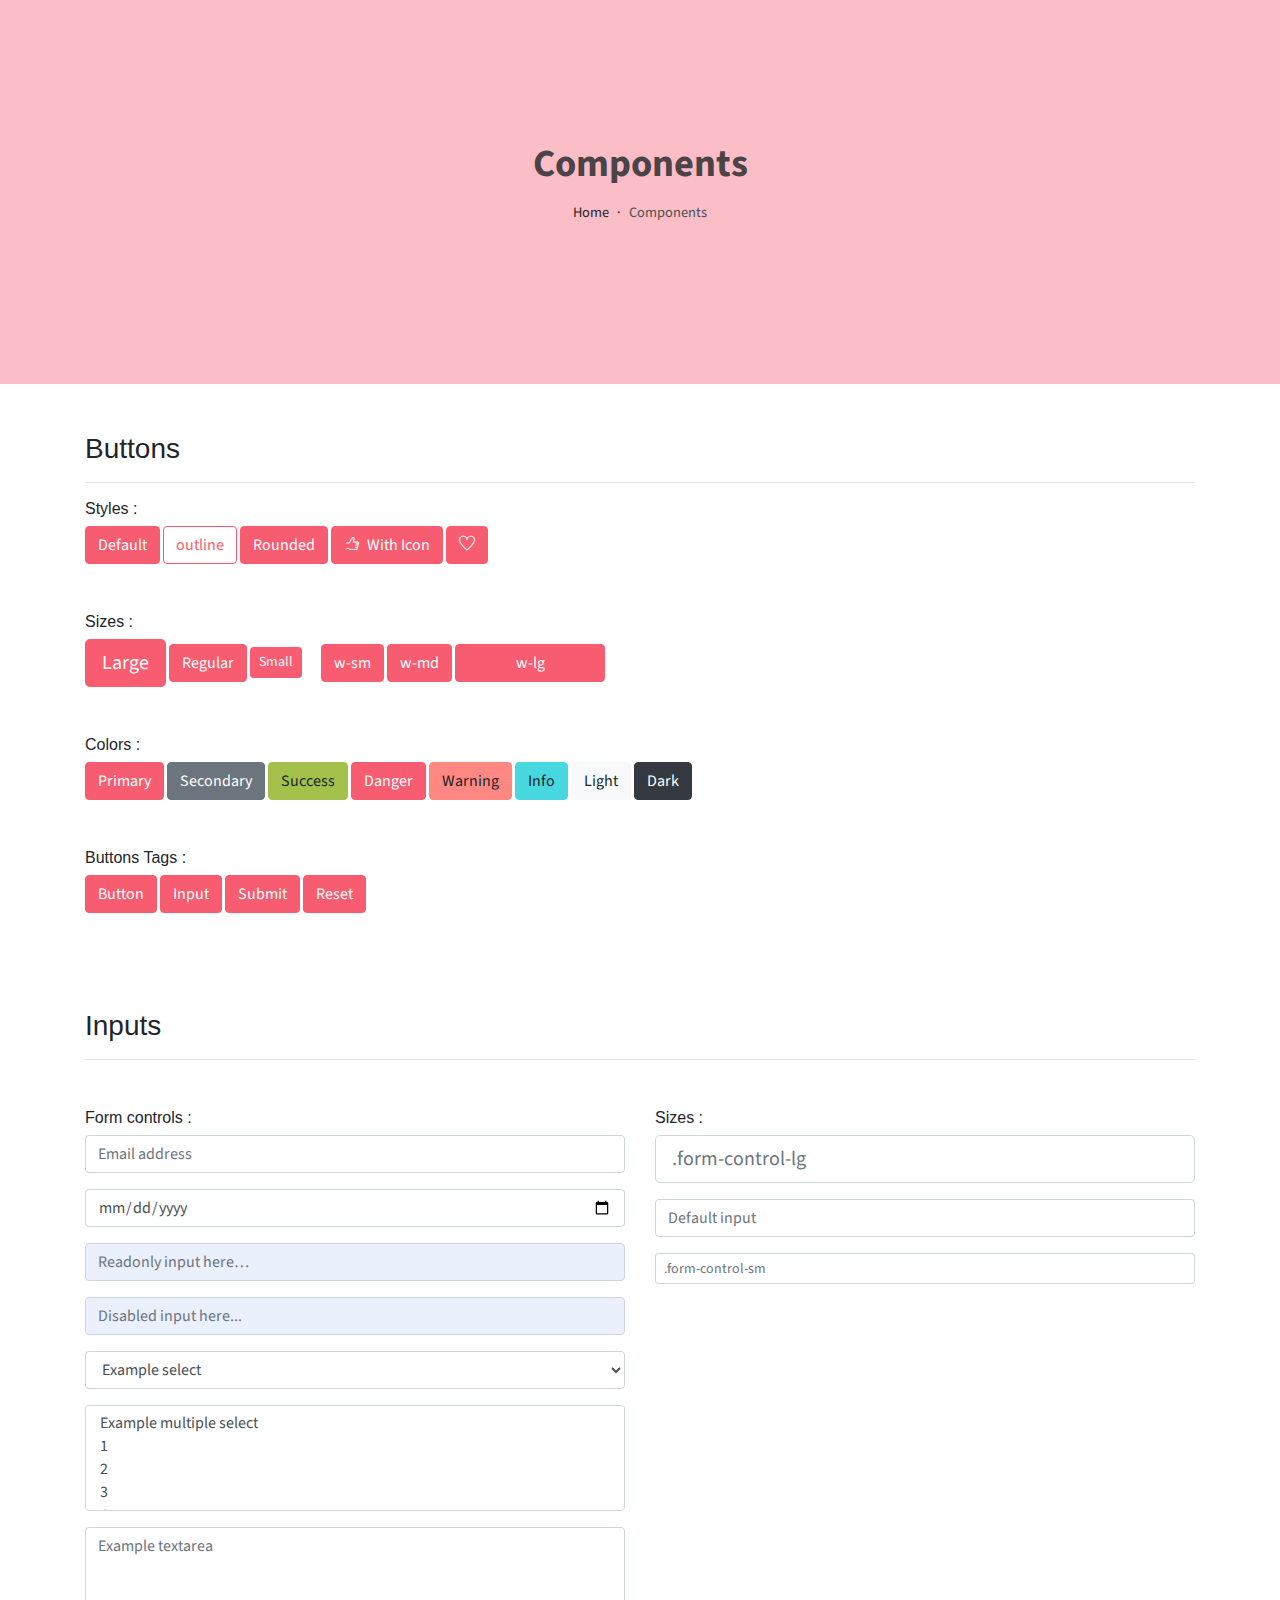
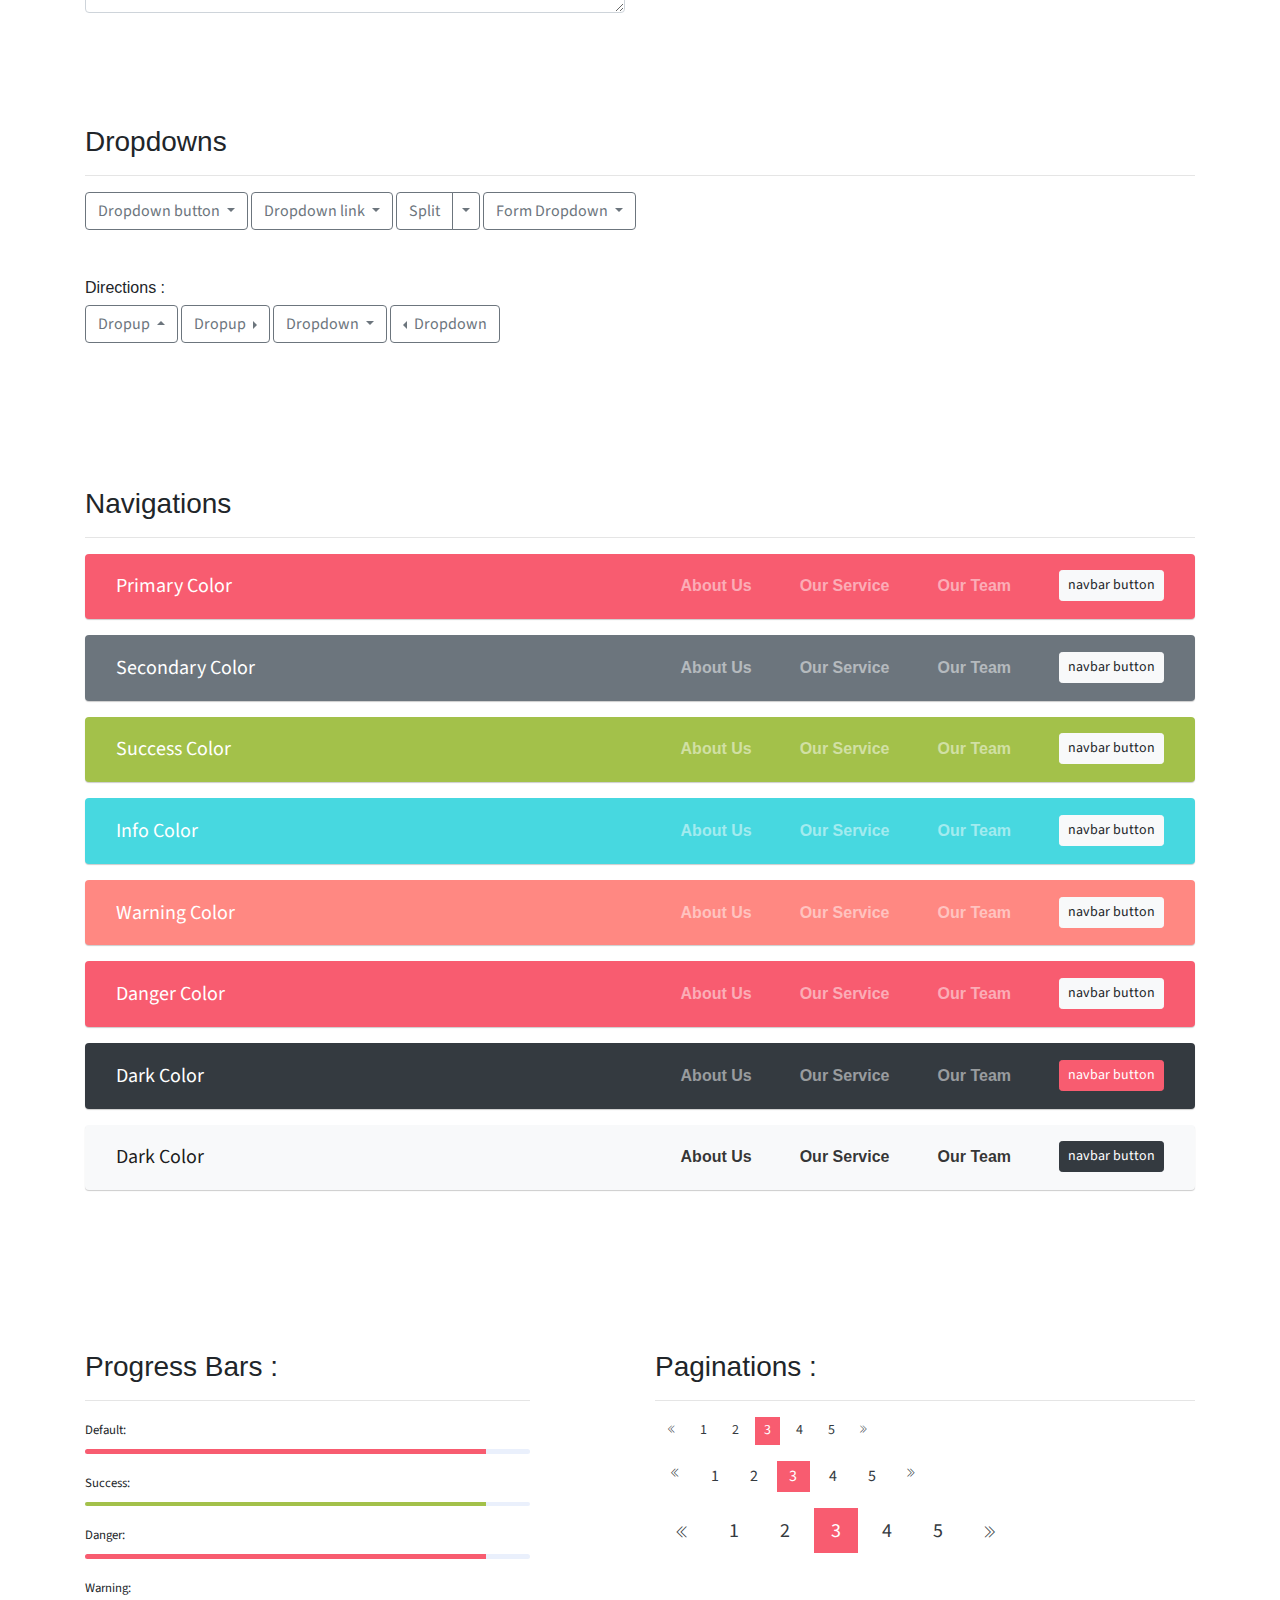
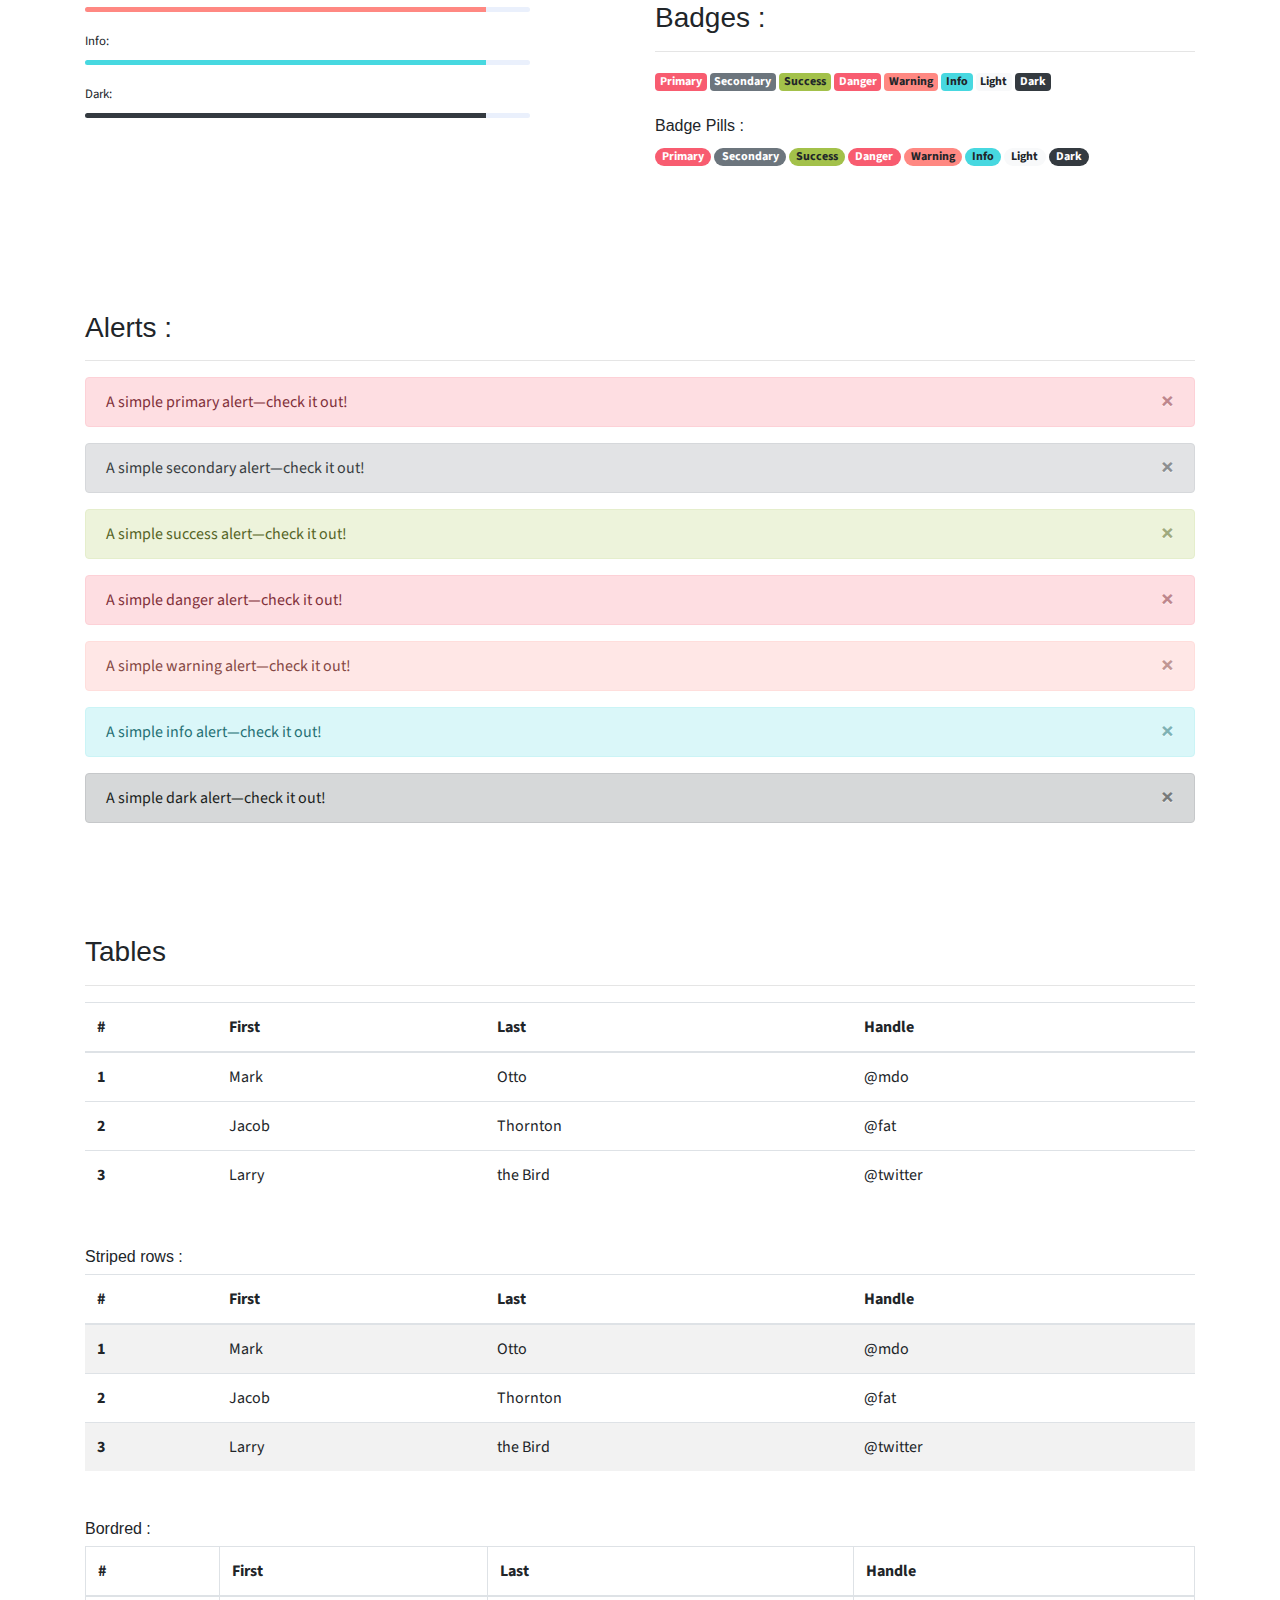
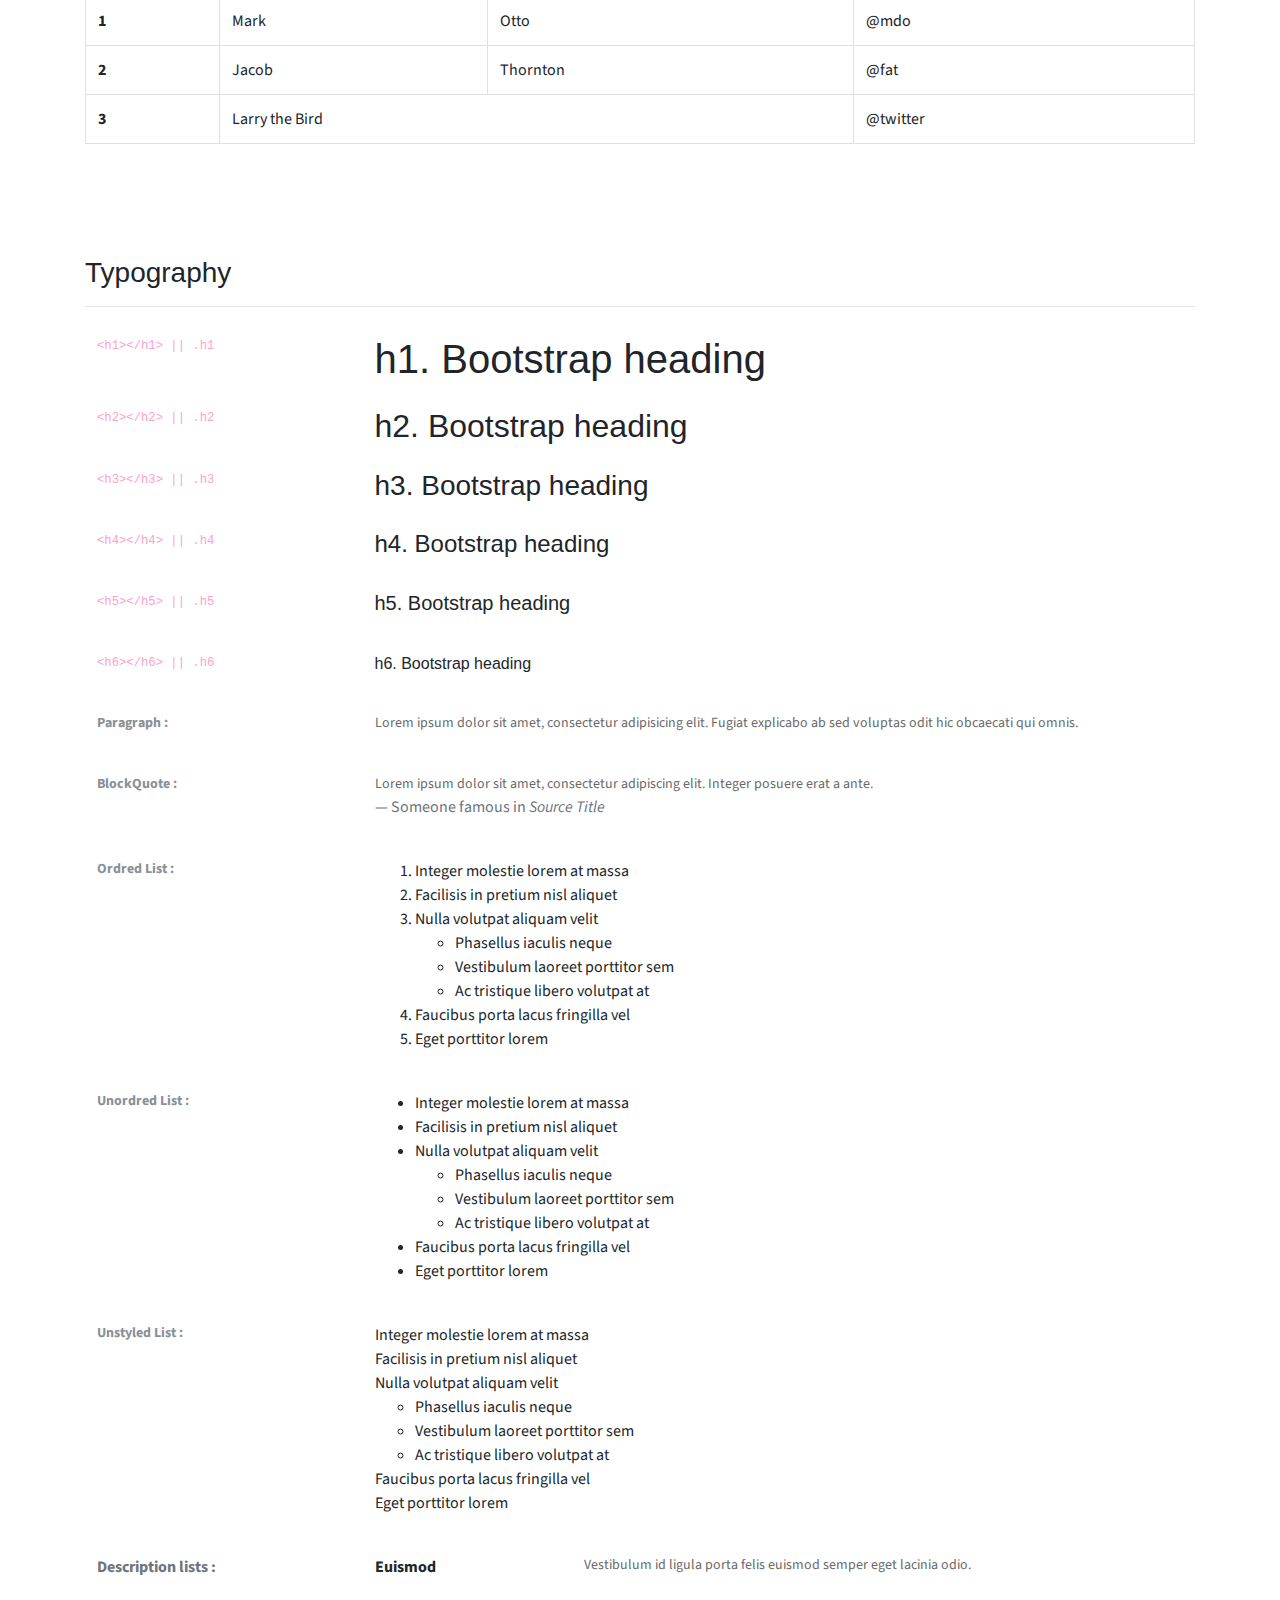
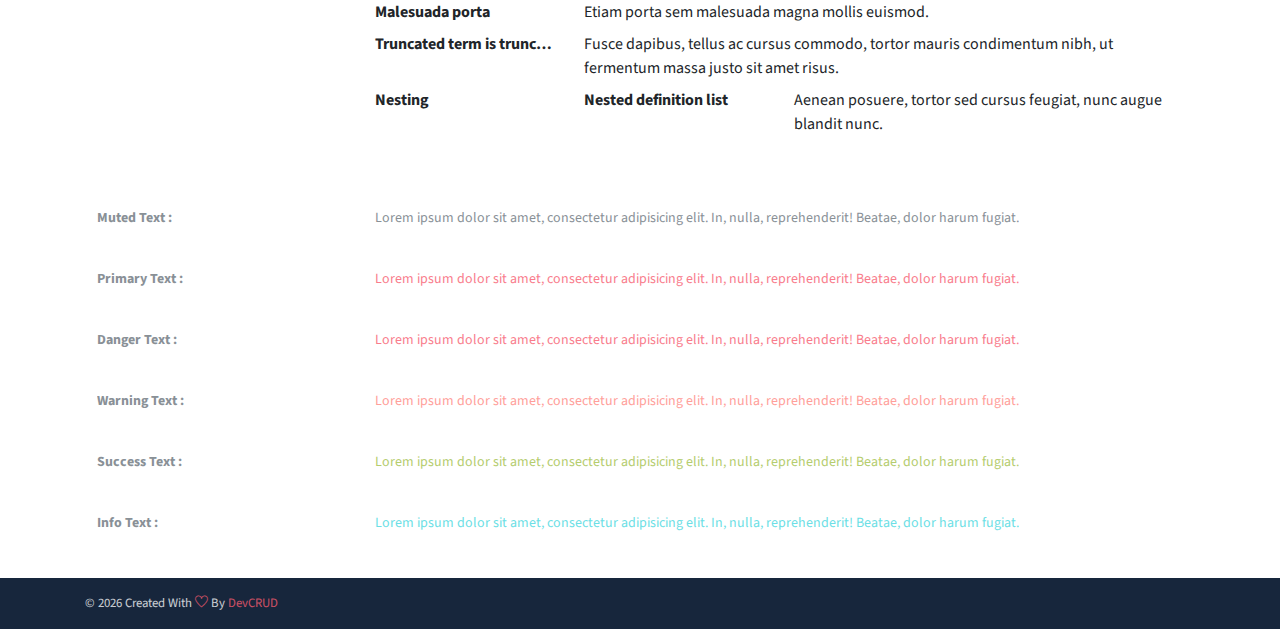
==== components.html @ 58c6a420 "updated template" ====
<!DOCTYPE html>
<html lang="en">
<head>
   <meta charset="utf-8">
   <meta name="viewport" content="width=device-width, initial-scale=1, shrink-to-fit=no">
   <meta name="description" content="Start your development with JohnDoe landing page.">
   <meta name="author" content="Devcrud">
   <title>JohnDoe Landing page | Components</title>
   <link rel="icon" href="assets/imgs/favicon.png" type="image/png">
   <!-- font icons -->
   <link rel="stylesheet" href="assets/vendors/themify-icons/css/themify-icons.css">
   <!-- Bootstrap + Steller  -->
   <link rel="stylesheet" href="assets/css/johndoe.css">
</head>
<body>

   <!-- Page Header -->
   <header class="header header-mini"> 
      <div class="header-title">Components</div> 
      <nav aria-label="breadcrumb">
         <ol class="breadcrumb">
            <li class="breadcrumb-item"><a href="/">Home</a></li>
            <li class="breadcrumb-item active" aria-current="page">Components</li>
         </ol>
      </nav>
   </header> <!-- End Of Page Header -->

   <!-- main content -->
   <div class="container">

      <!-- Buttons -->
      <h3 class="mt-5">Buttons</h3>
      <hr>
      <h6 class="section-secondary-title">Styles :</h6>
      <button class="btn btn-primary">Default</button>
      <button class="btn btn-outline-primary">outline</button>
      <button class="btn btn-primary rounded">Rounded</button>
      <button class="btn btn-primary rounded"><i class="ti-thumb-up pr-1"></i> With Icon</button>
      <button class="btn btn-primary circle"><i class="ti-heart"></i></button>

      <h6 class="section-secondary-title mt-5">Sizes :</h6>
      <button class="btn btn-primary btn-lg">Large</button>
      <button class="btn btn-primary ">Regular</button>
      <button class="btn btn-primary btn-sm">Small</button>
      <button class="btn btn-primary w-sm ml-3">w-sm</button>
      <button class="btn btn-primary w-md">w-md</button>
      <button class="btn btn-primary w-lg">w-lg</button>

      <h6 class="section-secondary-title mt-5">Colors :</h6>          
      <button type="button" class="btn btn-primary">Primary</button>
      <button type="button" class="btn btn-secondary">Secondary</button>
      <button type="button" class="btn btn-success">Success</button>
      <button type="button" class="btn btn-danger">Danger</button>
      <button type="button" class="btn btn-warning">Warning</button>
      <button type="button" class="btn btn-info">Info</button>
      <button type="button" class="btn btn-light">Light</button>
      <button type="button" class="btn btn-dark">Dark</button>

      <h6 class="section-secondary-title mt-5">Buttons Tags :</h6>
      <button class="btn btn-primary" type="submit">Button</button>
      <input class="btn btn-primary" type="button" value="Input">
      <input class="btn btn-primary" type="submit" value="Submit">
      <input class="btn btn-primary" type="reset" value="Reset">
      
      <!-- devider -->
      <div class="py-5"></div>

      <!-- Inputs -->
      <h3>Inputs</h3>
      <hr>
      <div class="row mt-5">
         <div class="col-md-6">
            <h6 class="section-secondary-title">Form controls :</h6>        
            <div class="form-group">
               <input type="email" class="form-control" id="exampleFormControlInput1" placeholder="Email address">
            </div>
            <div class="form-group">
               <input type="date" class="form-control" id="exampleFormControlInput1" placeholder="Date">
            </div>
            <div class="form-group">
               <input class="form-control" type="text" placeholder="Readonly input here…" readonly>
            </div>
            <div class="form-group">
               <input class="form-control" id="disabledInput" type="text" placeholder="Disabled input here..." disabled>
            </div>
            <div class="form-group">
               <select class="form-control" id="exampleFormControlSelect1">
                  <option>Example select</option>
                  <option>1</option>
                  <option>2</option>
                  <option>3</option>
                  <option>4</option>
                  <option>5</option>
               </select>
            </div>
            <div class="form-group">
               <select multiple class="form-control" id="exampleFormControlSelect2">
                  <option>Example multiple select</option>
                  <option>1</option>
                  <option>2</option>
                  <option>3</option>
                  <option>4</option>
                  <option>5</option>
               </select>
            </div>
            <div class="form-group">
               <textarea class="form-control" id="exampleFormControlTextarea1" rows="3" placeholder="Example textarea"></textarea>
            </div>
         </div>
         <div class="col-md-6">
            <h6 class="section-secondary-title">Sizes :</h6>    
            <div class="form-group">
               <input class="form-control form-control-lg" type="text" placeholder=".form-control-lg">             
            </div>
            <div class="form-group">
               <input class="form-control" type="text" placeholder="Default input">
            </div>
            <div class="form-group">
               <input class="form-control form-control-sm" type="text" placeholder=".form-control-sm"> 
            </div>
         </div>
      </div> <!-- end of inputs -->   

      <!-- devider -->
      <div class="py-5"></div>             

      <!-- Dropdowns -->
      <h3 class="components-section-title font-weight-normal">Dropdowns</h3>
      <hr>
      <div class="dropdown d-inline-block">
         <button class="btn btn-outline-secondary dropdown-toggle" type="button" id="dropdownMenuButton" data-toggle="dropdown" aria-haspopup="true" aria-expanded="false">
         Dropdown button
         </button>
         <div class="dropdown-menu" aria-labelledby="dropdownMenuButton">
         <a class="dropdown-item" href="#">Action</a>
         <a class="dropdown-item" href="#">Another action</a>
         <a class="dropdown-item" href="#">Something else here</a>
         </div>
      </div>
      <div class="dropdown d-inline-block">
         <a class="btn btn-outline-secondary dropdown-toggle" href="#" role="button" id="dropdownMenuLink" data-toggle="dropdown" aria-haspopup="true" aria-expanded="false">
            Dropdown link
         </a>
         <div class="dropdown-menu" aria-labelledby="dropdownMenuLink">
            <a class="dropdown-item" href="#">Action</a>
            <a class="dropdown-item" href="#">Another action</a>
            <a class="dropdown-item" href="#">Something else here</a>
         </div>
      </div>
      <div class="btn-group">
         <button type="button" class="btn btn-outline-secondary">Split</button>
         <button type="button" class="btn btn-outline-secondary dropdown-toggle dropdown-toggle-split" data-toggle="dropdown" aria-haspopup="true" aria-expanded="false">
         <span class="sr-only">Toggle Dropdown</span>
         </button>
         <div class="dropdown-menu">
            <a class="dropdown-item" href="#">Action</a>
            <a class="dropdown-item" href="#">Another action</a>
            <a class="dropdown-item" href="#">Something else here</a>
            <div class="dropdown-divider"></div>
            <a class="dropdown-item" href="#">Separated link</a>
         </div>
      </div>
      <div class="btn-group">
         <button class="btn btn-outline-secondary dropdown-toggle" type="button" id="dropdownMenuButton" data-toggle="dropdown" aria-haspopup="true" aria-expanded="false">
            Form Dropdown
         </button>
         <div class="dropdown-menu form">
            <form class="px-4 py-3">
               <div class="form-group">
                  <input type="email" class="form-control" id="exampleDropdownFormEmail1" placeholder="praveenpaulraj59@gmail.com">
               </div>
               <div class="form-group">
                  <input type="password" class="form-control" id="exampleDropdownFormPassword1" placeholder="Password">
               </div>
               <div class="form-check mb-3">
                  <input type="checkbox" class="form-check-input" id="dropdownCheck">
                  <label class="form-check-label" for="dropdownCheck">
                     Remember me
                  </label>
               </div>
               <button type="submit" class="btn btn-primary btn-block">Sign in</button>
            </form>
            <div class="dropdown-divider"></div>
            <a class="dropdown-item" href="#"><small>New around here? Sign up</small></a>
            <a class="dropdown-item" href="#"><small>Forgot password?</small></a>
         </div>
      </div>       
      <h6 class="section-secondary-title mt-5">Directions :</h6>  
      <div class="btn-group dropup">
         <button type="button" class="btn btn-outline-secondary dropdown-toggle" data-toggle="dropdown" aria-haspopup="true" aria-expanded="false">
            Dropup
         </button>
         <div class="dropdown-menu">
            <a class="dropdown-item" href="#">Action</a>
            <a class="dropdown-item" href="#">Another action</a>
            <a class="dropdown-item" href="#">Something else here</a>
            <div class="dropdown-divider"></div>
            <a class="dropdown-item" href="#">Separated link</a>
         </div>
      </div>
      <div class="btn-group dropright">
         <button type="button" class="btn btn-outline-secondary dropdown-toggle" data-toggle="dropdown" aria-haspopup="true" aria-expanded="false">
            Dropup
         </button>
         <div class="dropdown-menu">
            <a class="dropdown-item" href="#">Action</a>
            <a class="dropdown-item" href="#">Another action</a>
            <a class="dropdown-item" href="#">Something else here</a>
            <div class="dropdown-divider"></div>
            <a class="dropdown-item" href="#">Separated link</a>
         </div>
      </div>
      <div class="btn-group">
         <button type="button" class="btn btn-outline-secondary dropdown-toggle" data-toggle="dropdown" aria-haspopup="true" aria-expanded="false">
            Dropdown
         </button>
         <div class="dropdown-menu">
            <a class="dropdown-item" href="#">Action</a>
            <a class="dropdown-item" href="#">Another action</a>
            <a class="dropdown-item" href="#">Something else here</a>
            <div class="dropdown-divider"></div>
            <a class="dropdown-item" href="#">Separated link</a>
         </div>
      </div>
      <div class="btn-group dropleft">
         <button type="button" class="btn btn-outline-secondary dropdown-toggle" data-toggle="dropdown" aria-haspopup="true" aria-expanded="false">
            Dropdown
         </button>
         <div class="dropdown-menu">
            <a class="dropdown-item" href="#">Action</a>
            <a class="dropdown-item" href="#">Another action</a>
            <a class="dropdown-item" href="#">Something else here</a>
            <div class="dropdown-divider"></div>
            <a class="dropdown-item" href="#">Separated link</a>
         </div>
      </div> <!-- end of Dropdowns -->  

      <!-- devider -->
      <div class="py-5"></div>   

      <!-- navbars -->
      <h3 class="components-section-title font-weight-normal mt-5">Navigations</h3>
      <hr>
      <nav class="navbar navbar-expand-sm navbar-dark bg-primary rounded shadow mb-3">
         <div class="container">
            <a class="navbar-brand" href="#">Primary Color</a>
            <button class="navbar-toggler ml-auto" type="button" data-toggle="collapse" data-target="#navbarSupportedContent" aria-controls="navbarSupportedContent" aria-expanded="false" aria-label="Toggle navigation">
            <span class="navbar-toggler-icon"></span>
            </button>
            <div class="collapse navbar-collapse" id="navbarSupportedContent">
               <ul class="navbar-nav ml-auto"> 
                  <li class="nav-item">
                     <a class="nav-link" href="#about">About Us</a>
                  </li>
                  <li class="nav-item">
                     <a class="nav-link" href="#service">Our Service</a>
                  </li>
                  <li class="nav-item">
                     <a class="nav-link" href="#team">Our Team</a>
                  </li>
                  <li class="nav-item">
                     <a href="#book-table" class="ml-4 mt-1 btn btn-light btn-sm">navbar button</a>
                  </li>
               </ul>                       
            </div>
         </div>
      </nav>
      <nav class="navbar navbar-expand-sm navbar-dark bg-secondary rounded shadow mb-3">
         <div class="container">
            <a class="navbar-brand" href="#">Secondary Color</a>
            <button class="navbar-toggler ml-auto" type="button" data-toggle="collapse" data-target="#navbarSupportedContent" aria-controls="navbarSupportedContent" aria-expanded="false" aria-label="Toggle navigation">
            <span class="navbar-toggler-icon"></span>
            </button>
            <div class="collapse navbar-collapse" id="navbarSupportedContent">
               <ul class="navbar-nav ml-auto"> 
                  <li class="nav-item">
                     <a class="nav-link" href="#about">About Us</a>
                  </li>
                  <li class="nav-item">
                     <a class="nav-link" href="#service">Our Service</a>
                  </li>
                  <li class="nav-item">
                     <a class="nav-link" href="#team">Our Team</a>
                  </li>
                  <li class="nav-item">
                     <a href="#book-table" class="ml-4 mt-1 btn btn-light btn-sm">navbar button</a>
                  </li>
               </ul>                       
            </div>
         </div>
      </nav>
      <nav class="navbar navbar-expand-sm navbar-dark bg-success rounded shadow mb-3">
         <div class="container">
            <a class="navbar-brand" href="#">Success Color</a>
            <button class="navbar-toggler ml-auto" type="button" data-toggle="collapse" data-target="#navbarSupportedContent" aria-controls="navbarSupportedContent" aria-expanded="false" aria-label="Toggle navigation">
            <span class="navbar-toggler-icon"></span>
            </button>
            <div class="collapse navbar-collapse" id="navbarSupportedContent">
               <ul class="navbar-nav ml-auto"> 
                  <li class="nav-item">
                     <a class="nav-link" href="#about">About Us</a>
                  </li>
                  <li class="nav-item">
                     <a class="nav-link" href="#service">Our Service</a>
                  </li>
                  <li class="nav-item">
                     <a class="nav-link" href="#team">Our Team</a>
                  </li>
                  <li class="nav-item">
                     <a href="#book-table" class="ml-4 mt-1 btn btn-light btn-sm">navbar button</a>
                  </li>
               </ul>                       
            </div>
         </div>
      </nav>
      <nav class="navbar navbar-expand-sm navbar-dark bg-info rounded shadow mb-3">
         <div class="container">
            <a class="navbar-brand" href="#">Info Color</a>
            <button class="navbar-toggler ml-auto" type="button" data-toggle="collapse" data-target="#navbarSupportedContent" aria-controls="navbarSupportedContent" aria-expanded="false" aria-label="Toggle navigation">
            <span class="navbar-toggler-icon"></span>
            </button>
            <div class="collapse navbar-collapse" id="navbarSupportedContent">
               <ul class="navbar-nav ml-auto"> 
                  <li class="nav-item">
                     <a class="nav-link" href="#about">About Us</a>
                  </li>
                  <li class="nav-item">
                     <a class="nav-link" href="#service">Our Service</a>
                  </li>
                  <li class="nav-item">
                     <a class="nav-link" href="#team">Our Team</a>
                  </li>
                  <li class="nav-item">
                     <a href="#book-table" class="ml-4 mt-1 btn btn-light btn-sm">navbar button</a>
                  </li>
               </ul>                       
            </div>
         </div>
      </nav>
      <nav class="navbar navbar-expand-sm navbar-dark bg-warning rounded shadow mb-3">
         <div class="container">
            <a class="navbar-brand" href="#">Warning Color</a>
            <button class="navbar-toggler ml-auto" type="button" data-toggle="collapse" data-target="#navbarSupportedContent" aria-controls="navbarSupportedContent" aria-expanded="false" aria-label="Toggle navigation">
            <span class="navbar-toggler-icon"></span>
            </button>
            <div class="collapse navbar-collapse" id="navbarSupportedContent">
               <ul class="navbar-nav ml-auto"> 
                  <li class="nav-item">
                     <a class="nav-link" href="#about">About Us</a>
                  </li>
                  <li class="nav-item">
                     <a class="nav-link" href="#service">Our Service</a>
                  </li>
                  <li class="nav-item">
                     <a class="nav-link" href="#team">Our Team</a>
                  </li>
                  <li class="nav-item">
                     <a href="#book-table" class="ml-4 mt-1 btn btn-light btn-sm">navbar button</a>
                  </li>
               </ul>                       
            </div>
         </div>
      </nav>
      <nav class="navbar navbar-expand-sm navbar-dark bg-danger rounded shadow mb-3">
         <div class="container">
            <a class="navbar-brand" href="#">Danger Color</a>
            <button class="navbar-toggler ml-auto" type="button" data-toggle="collapse" data-target="#navbarSupportedContent" aria-controls="navbarSupportedContent" aria-expanded="false" aria-label="Toggle navigation">
            <span class="navbar-toggler-icon"></span>
            </button>
            <div class="collapse navbar-collapse" id="navbarSupportedContent">
               <ul class="navbar-nav ml-auto"> 
                  <li class="nav-item">
                     <a class="nav-link" href="#about">About Us</a>
                  </li>
                  <li class="nav-item">
                     <a class="nav-link" href="#service">Our Service</a>
                  </li>
                  <li class="nav-item">
                     <a class="nav-link" href="#team">Our Team</a>
                  </li>
                  <li class="nav-item">
                     <a href="#book-table" class="ml-4 mt-1 btn btn-light btn-sm">navbar button</a>
                  </li>
               </ul>                       
            </div>
         </div>
      </nav>
      <nav class="navbar navbar-expand-sm navbar-dark bg-dark rounded shadow mb-3">
         <div class="container">
            <a class="navbar-brand" href="#">Dark Color</a>
            <button class="navbar-toggler ml-auto" type="button" data-toggle="collapse" data-target="#navbarSupportedContent" aria-controls="navbarSupportedContent" aria-expanded="false" aria-label="Toggle navigation">
            <span class="navbar-toggler-icon"></span>
            </button>
            <div class="collapse navbar-collapse" id="navbarSupportedContent">
               <ul class="navbar-nav ml-auto"> 
                  <li class="nav-item">
                     <a class="nav-link" href="#about">About Us</a>
                  </li>
                  <li class="nav-item">
                     <a class="nav-link" href="#service">Our Service</a>
                  </li>
                  <li class="nav-item">
                     <a class="nav-link" href="#team">Our Team</a>
                  </li>
                  <li class="nav-item">
                     <a href="#book-table" class="ml-4 mt-1 btn btn-primary btn-sm">navbar button</a>
                  </li>
               </ul>                       
            </div>
         </div>
      </nav>
      <nav class="navbar navbar-expand-sm navbar-light bg-light rounded shadow mb-3">
         <div class="container">
            <a class="navbar-brand" href="#">Dark Color</a>
            <button class="navbar-toggler ml-auto" type="button" data-toggle="collapse" data-target="#navbarSupportedContent" aria-controls="navbarSupportedContent" aria-expanded="false" aria-label="Toggle navigation">
            <span class="navbar-toggler-icon"></span>
            </button>
            <div class="collapse navbar-collapse" id="navbarSupportedContent">
               <ul class="navbar-nav ml-auto"> 
                  <li class="nav-item">
                     <a class="nav-link" href="#about">About Us</a>
                  </li>
                  <li class="nav-item">
                     <a class="nav-link" href="#service">Our Service</a>
                  </li>
                  <li class="nav-item">
                     <a class="nav-link" href="#team">Our Team</a>
                  </li>
                  <li class="nav-item">
                     <a href="#book-table" class="ml-4 mt-1 btn btn-dark btn-sm">navbar button</a>
                  </li>
               </ul>                       
            </div>
         </div>
      </nav>
      <!-- End of navbars -->

      <!-- devider -->
      <div class="py-5"></div>   
      
      <!-- progress bars -->
      <div class="row justify-content-between">
         <div class="col-md-5">
            <h3 class="components-section-title font-weight-normal mt-5">Progress Bars :</h3>
            <hr>
            <small>Default: </small>
            <div class="progress mt-2 mb-3">
               <div class="progress-bar" role="progressbar" style="width: 90%" aria-valuenow="25" aria-valuemin="0" aria-valuemax="100"></div>
            </div>
            <small>Success:</small>
            <div class="progress mt-2 mb-3">
               <div class="progress-bar bg-success" role="progressbar" style="width: 90%" aria-valuenow="25" aria-valuemin="0" aria-valuemax="100"></div>
            </div>
            <small>Danger:</small>
            <div class="progress mt-2 mb-3">
               <div class="progress-bar bg-danger" role="progressbar" style="width: 90%" aria-valuenow="25" aria-valuemin="0" aria-valuemax="100"></div>
            </div>
            <small>Warning:</small>
            <div class="progress mt-2 mb-3">
               <div class="progress-bar bg-warning" role="progressbar" style="width: 90%" aria-valuenow="25" aria-valuemin="0" aria-valuemax="100"></div>
            </div>
            <small>Info:</small>
            <div class="progress mt-2 mb-3">
               <div class="progress-bar bg-info" role="progressbar" style="width: 90%" aria-valuenow="25" aria-valuemin="0" aria-valuemax="100"></div>
            </div>
            <small>Dark:</small>
            <div class="progress mt-2 mb-3">
               <div class="progress-bar bg-dark" role="progressbar" style="width: 90%" aria-valuenow="25" aria-valuemin="0" aria-valuemax="100"></div>
            </div>
         </div>
         <div class="col-md-6">
            <h3 class="components-section-title font-weight-normal mt-5">Paginations :</h3>
            <hr>
            <nav aria-label="Page navigation example">
               <ul class="pagination pagination-sm">
                  <li class="page-item"><a class="page-link" href="#"><i class="ti-angle-double-left"></i></a></li>
                  <li class="page-item"><a class="page-link" href="#">1</a></li>
                  <li class="page-item"><a class="page-link" href="#">2</a></li>
                  <li class="page-item active"><a class="page-link" href="#">3</a></li>
                  <li class="page-item"><a class="page-link" href="#">4</a></li>
                  <li class="page-item"><a class="page-link" href="#">5</a></li>
                  <li class="page-item"><a class="page-link" href="#"><i class="ti-angle-double-right"></i></a></li>
               </ul>
            </nav>
            <nav aria-label="Page navigation example">
               <ul class="pagination">
               <li class="page-item"><a class="page-link" href="#"><i class="ti-angle-double-left"></i></a></li>
                  <li class="page-item"><a class="page-link" href="#">1</a></li>
                  <li class="page-item"><a class="page-link" href="#">2</a></li>
                  <li class="page-item active"><a class="page-link" href="#">3</a></li>
                  <li class="page-item"><a class="page-link" href="#">4</a></li>
                  <li class="page-item"><a class="page-link" href="#">5</a></li>
                  <li class="page-item"><a class="page-link" href="#"><i class="ti-angle-double-right"></i></a></li>
               </ul>
            </nav>
            <nav aria-label="Page navigation example">
               <ul class="pagination pagination-lg">
                  <li class="page-item"><a class="page-link" href="#"><i class="ti-angle-double-left"></i></a></li>
                  <li class="page-item"><a class="page-link" href="#">1</a></li>
                  <li class="page-item"><a class="page-link" href="#">2</a></li>
                  <li class="page-item active"><a class="page-link" href="#">3</a></li>
                  <li class="page-item"><a class="page-link" href="#">4</a></li>
                  <li class="page-item"><a class="page-link" href="#">5</a></li>
                  <li class="page-item"><a class="page-link" href="#"><i class="ti-angle-double-right"></i></a></li>
               </ul>
            </nav>

            <!-- Badges -->
            <h3 class="components-section-title font-weight-normal mt-5">Badges :</h3>
            <hr>
            <span class="badge badge-primary">Primary</span>
            <span class="badge badge-secondary">Secondary</span>
            <span class="badge badge-success">Success</span>
            <span class="badge badge-danger">Danger</span>
            <span class="badge badge-warning">Warning</span>
            <span class="badge badge-info">Info</span>
            <span class="badge badge-light">Light</span>
            <span class="badge badge-dark">Dark</span>
            <h6 class="section-secondary-title mt-4 mb-2">Badge Pills :</h6>
            <span class="badge badge-pill badge-primary">Primary</span>
            <span class="badge badge-pill badge-secondary">Secondary</span>
            <span class="badge badge-pill badge-success">Success</span>
            <span class="badge badge-pill badge-danger">Danger</span>
            <span class="badge badge-pill badge-warning">Warning</span>
            <span class="badge badge-pill badge-info">Info</span>
            <span class="badge badge-pill badge-light">Light</span>
            <span class="badge badge-pill badge-dark">Dark</span>
         </div>
      </div> <!-- End of Progress bars -->

      <!-- devider -->
      <div class="py-5"></div>  

      <!-- Alerts -->
      <h3 class="components-section-title font-weight-normal mt-5">Alerts :</h3>
      <hr>
      <div class="alert alert-primary alert-dismissible fade show" role="alert">
         A simple primary alert—check it out!
         <button type="button" class="close" data-dismiss="alert" aria-label="Close">
            <span aria-hidden="true">&times;</span>
         </button>
      </div>
      <div class="alert alert-secondary alert-dismissible fade show" role="alert">
         A simple secondary alert—check it out!
         <button type="button" class="close" data-dismiss="alert" aria-label="Close">
            <span aria-hidden="true">&times;</span>
         </button>
      </div>
      <div class="alert alert-success alert-dismissible fade show" role="alert">
         A simple success alert—check it out!
         <button type="button" class="close" data-dismiss="alert" aria-label="Close">
            <span aria-hidden="true">&times;</span>
         </button>
      </div>
      <div class="alert alert-danger alert-dismissible fade show" role="alert">
         A simple danger alert—check it out!
         <button type="button" class="close" data-dismiss="alert" aria-label="Close">
            <span aria-hidden="true">&times;</span>
         </button>
      </div>
      <div class="alert alert-warning alert-dismissible fade show" role="alert">
         A simple warning alert—check it out!
         <button type="button" class="close" data-dismiss="alert" aria-label="Close">
            <span aria-hidden="true">&times;</span>
         </button>
      </div>
      <div class="alert alert-info alert-dismissible fade show" role="alert">
         A simple info alert—check it out!
         <button type="button" class="close" data-dismiss="alert" aria-label="Close">
            <span aria-hidden="true">&times;</span>
         </button>
      </div>
      <div class="alert alert-dark alert-dismissible fade show" role="alert">
         A simple dark alert—check it out!
         <button type="button" class="close" data-dismiss="alert" aria-label="Close">
            <span aria-hidden="true">&times;</span>
         </button>
      </div>
      <!-- end of alerts -->

      <!-- devider -->
      <div class="py-5"></div> 
   
      <!-- tables -->
      <h3 class="components-section-title">Tables</h3>
      <hr>
      <table class="table">
         <thead>
            <tr>
               <th scope="col">#</th>
               <th scope="col">First</th>
               <th scope="col">Last</th>
               <th scope="col">Handle</th>
            </tr>
         </thead>
         <tbody>
            <tr>
               <th scope="row">1</th>
               <td>Mark</td>
               <td>Otto</td>
               <td>@mdo</td>
            </tr>
            <tr>
               <th scope="row">2</th>
               <td>Jacob</td>
               <td>Thornton</td>
               <td>@fat</td>
            </tr>
            <tr>
               <th scope="row">3</th>
               <td>Larry</td>
               <td>the Bird</td>
               <td>@twitter</td>
            </tr>
         </tbody>
      </table>

      <h6 class="section-secondary-title mt-5">Striped rows :</h6>
      <table class="table table-striped">
         <thead>
            <tr>
               <th scope="col">#</th>
               <th scope="col">First</th>
               <th scope="col">Last</th>
               <th scope="col">Handle</th>
            </tr>
         </thead>
         <tbody>
            <tr>
               <th scope="row">1</th>
               <td>Mark</td>
               <td>Otto</td>
               <td>@mdo</td>
            </tr>
            <tr>
               <th scope="row">2</th>
               <td>Jacob</td>
               <td>Thornton</td>
               <td>@fat</td>
            </tr>
            <tr>
               <th scope="row">3</th>
               <td>Larry</td>
               <td>the Bird</td>
               <td>@twitter</td>
            </tr>
         </tbody>
      </table>

      <h6 class="section-secondary-title mt-5">Bordred :</h6>
      <table class="table table-bordered">
         <thead>
            <tr>
               <th scope="col">#</th>
               <th scope="col">First</th>
               <th scope="col">Last</th>
               <th scope="col">Handle</th>
            </tr>
         </thead>
         <tbody>
            <tr>
               <th scope="row">1</th>
               <td>Mark</td>
               <td>Otto</td>
               <td>@mdo</td>
            </tr>
            <tr>
               <th scope="row">2</th>
               <td>Jacob</td>
               <td>Thornton</td>
               <td>@fat</td>
            </tr>
            <tr>
               <th scope="row">3</th>
               <td colspan="2">Larry the Bird</td>
               <td>@twitter</td>
            </tr>
         </tbody>
      </table>
      <!-- end of tables -->

      <!-- devider -->
      <div class="py-5"></div> 

      <!-- typography -->
      <h3 class="components-section-title">Typography</h3>
      <hr>
     
      <table class="table table-borderless v-align-center">
         <tbody>
            <tr>
               <td>
                  <p><code class="highlighter-rouge">&lt;h1&gt;&lt;/h1&gt; || .h1</code></p>
               </td>
               <td class="w-75"><span class="h1">h1. Bootstrap heading</span></td>
            </tr>
            <tr>
               <td>
                  <p><code class="highlighter-rouge">&lt;h2&gt;&lt;/h2&gt; || .h2</code></p>
               </td>
               <td><span class="h2">h2. Bootstrap heading</span></td>
            </tr>
            <tr>
               <td>
                  <p><code class="highlighter-rouge">&lt;h3&gt;&lt;/h3&gt; || .h3</code></p>
               </td>
               <td><span class="h3">h3. Bootstrap heading</span></td>
            </tr>
            <tr>
               <td>
                  <p><code class="highlighter-rouge">&lt;h4&gt;&lt;/h4&gt; || .h4</code></p>
               </td>
               <td><span class="h4">h4. Bootstrap heading</span></td>
            </tr>
            <tr>
               <td>
                  <p><code class="highlighter-rouge">&lt;h5&gt;&lt;/h5&gt; || .h5</code></p>
               </td>
               <td><span class="h5">h5. Bootstrap heading</span></td>
            </tr>
            <tr>
               <td>
                  <p><code class="highlighter-rouge">&lt;h6&gt;&lt;/h6&gt; || .h6</code></p>
               </td>
               <td><span class="h6">h6. Bootstrap heading</span></td>
            </tr>
            <tr>
               <td>
                  <p class="font-weight-bold text-muted">Paragraph :</p>
               </td>
               <td><p>Lorem ipsum dolor sit amet, consectetur adipisicing elit. Fugiat explicabo ab sed voluptas odit hic obcaecati qui omnis.</p></td>
            </tr>
            <tr>
               <td>
                  <p class="font-weight-bold text-muted">BlockQuote :</p>
               </td>
               <td>
                  <blockquote class="blockquote">
                     <p class="mb-0">Lorem ipsum dolor sit amet, consectetur adipiscing elit. Integer posuere erat a ante.</p>
                     <footer class="blockquote-footer">Someone famous in <cite title="Source Title">Source Title</cite></footer>
                  </blockquote>
               </td>
            </tr>

            
            <tr>
               <td><p class="font-weight-bold text-muted">Ordred List :</p></td>
               <td>
                  <ol>
                     <li>Integer molestie lorem at massa</li>
                     <li>Facilisis in pretium nisl aliquet</li>
                     <li>Nulla volutpat aliquam velit
                        <ul>
                           <li>Phasellus iaculis neque</li>
                           <li>Vestibulum laoreet porttitor sem</li>
                           <li>Ac tristique libero volutpat at</li>
                        </ul>
                     </li>
                     <li>Faucibus porta lacus fringilla vel</li>
                     <li>Eget porttitor lorem</li>
                  </ol>
               </td>
            </tr>
            <tr>
               <td><p class="font-weight-bold text-muted">Unordred List :</p></td>
               <td>
                  <ul >
                     <li>Integer molestie lorem at massa</li>
                     <li>Facilisis in pretium nisl aliquet</li>
                     <li>Nulla volutpat aliquam velit
                        <ul>
                           <li>Phasellus iaculis neque</li>
                           <li>Vestibulum laoreet porttitor sem</li>
                           <li>Ac tristique libero volutpat at</li>
                        </ul>
                     </li>
                     <li>Faucibus porta lacus fringilla vel</li>
                     <li>Eget porttitor lorem</li>
                  </ul>
               </td>
            </tr>
            <tr>
               <td><p class="font-weight-bold text-muted">Unstyled List :</p></td>
               <td>
                  <ul class="list-unstyled">
                     <li>Integer molestie lorem at massa</li>
                     <li>Facilisis in pretium nisl aliquet</li>
                     <li>Nulla volutpat aliquam velit
                        <ul>
                           <li>Phasellus iaculis neque</li>
                           <li>Vestibulum laoreet porttitor sem</li>
                           <li>Ac tristique libero volutpat at</li>
                        </ul>
                     </li>
                     <li>Faucibus porta lacus fringilla vel</li>
                     <li>Eget porttitor lorem</li>
                  </ul>
               </td>
            </tr>
            <tr>
               <td class="font-weight-bold text-muted">Description lists : </td>
               <td>
                  <dl class="row">
                     <dt class="col-sm-3">Euismod</dt>
                     <dd class="col-sm-9">
                        <p>Vestibulum id ligula porta felis euismod semper eget lacinia odio.</p>
                     </dd>

                     <dt class="col-sm-3">Malesuada porta</dt>
                     <dd class="col-sm-9">Etiam porta sem malesuada magna mollis euismod.</dd>

                     <dt class="col-sm-3 text-truncate">Truncated term is truncated</dt>
                     <dd class="col-sm-9">Fusce dapibus, tellus ac cursus commodo, tortor mauris condimentum nibh, ut fermentum massa justo sit amet risus.</dd>

                     <dt class="col-sm-3">Nesting</dt>
                     <dd class="col-sm-9">
                        <dl class="row">
                           <dt class="col-sm-4">Nested definition list</dt>
                           <dd class="col-sm-8">Aenean posuere, tortor sed cursus feugiat, nunc augue blandit nunc.</dd>
                        </dl>
                     </dd>
                  </dl>
               </td>
            </tr>
            <tr>
               <td>
                  <p class="font-weight-bold text-muted">Muted Text :</p>
               </td>
               <td>
                  <p class="text-muted">Lorem ipsum dolor sit amet, consectetur adipisicing elit. In, nulla, reprehenderit! Beatae, dolor harum fugiat.</p>
               </td>
            </tr>
            <tr>
               <td>
                  <p class="font-weight-bold text-muted">Primary Text :</p>
               </td>
               <td>
                  <p class="text-primary">Lorem ipsum dolor sit amet, consectetur adipisicing elit. In, nulla, reprehenderit! Beatae, dolor harum fugiat.</p>
               </td>
            </tr>
            <tr>
               <td>
                  <p class="font-weight-bold text-muted">Danger Text :</p>
               </td>
               <td>
                  <p class="text-danger">Lorem ipsum dolor sit amet, consectetur adipisicing elit. In, nulla, reprehenderit! Beatae, dolor harum fugiat.</p>
               </td>
            </tr>
            <tr>
               <td>
                  <p class="font-weight-bold text-muted">Warning Text :</p>
               </td>
               <td>
                  <p class="text-warning">Lorem ipsum dolor sit amet, consectetur adipisicing elit. In, nulla, reprehenderit! Beatae, dolor harum fugiat.</p>
               </td>
            </tr>
            <tr>
               <td>
                  <p class="font-weight-bold text-muted">Success Text :</p>
               </td>
               <td>
                  <p class="text-success">Lorem ipsum dolor sit amet, consectetur adipisicing elit. In, nulla, reprehenderit! Beatae, dolor harum fugiat.</p>
               </td>
            </tr>
            <tr>
               <td>
                  <p class="font-weight-bold text-muted">Info Text :</p>
               </td>
               <td>
                  <p class="text-info">Lorem ipsum dolor sit amet, consectetur adipisicing elit. In, nulla, reprehenderit! Beatae, dolor harum fugiat.</p>
               </td>
            </tr>
         </tbody>
      </table>
   </div>
   <!-- end of typography -->

   <!-- Page Footer -->
   <footer class="footer py-3">
        <div class="container">
            <p class="small mb-0 text-light">
                &copy; <script>document.write(new Date().getFullYear())</script> Created With <i class="ti-heart text-danger"></i> By <a href="http://devcrud.com" target="_blank"><span class="text-danger" title="Bootstrap 4 Themes and Dashboards">DevCRUD</span></a> 
            </p>
        </div>
    </footer>
   <!-- End of Page Footer -->  
   
   <!-- core  -->
   <script src="assets/vendors/jquery/jquery-3.4.1.js"></script>
   <script src="assets/vendors/bootstrap/bootstrap.bundle.js"></script>

</body>
</html>
---- assets/vendors/themify-icons/css/themify-icons.css ----
@font-face {
	font-family: 'themify';
	src:url("../fonts/themify.eot?-fvbane");
	src:url("../fonts/themify.eot?#iefix-fvbane") format("embedded-opentype"),
		url("../fonts/themify.woff?-fvbane") format("woff"),
		url("../fonts/themify.ttf?-fvbane") format("truetype"),
		url("../fonts/themify.svg?-fvbane#themify") format("svg");
	font-weight: normal;
	font-style: normal;
}

[class^="ti-"], [class*=" ti-"] {
	font-family: 'themify';
	speak: none;
	font-style: normal;
	font-weight: normal;
	font-variant: normal;
	text-transform: none;
	line-height: 1;

	/* Better Font Rendering =========== */
	-webkit-font-smoothing: antialiased;
	-moz-osx-font-smoothing: grayscale;
}

.ti-wand:before {
	content: "\e600";
}
.ti-volume:before {
	content: "\e601";
}
.ti-user:before {
	content: "\e602";
}
.ti-unlock:before {
	content: "\e603";
}
.ti-unlink:before {
	content: "\e604";
}
.ti-trash:before {
	content: "\e605";
}
.ti-thought:before {
	content: "\e606";
}
.ti-target:before {
	content: "\e607";
}
.ti-tag:before {
	content: "\e608";
}
.ti-tablet:before {
	content: "\e609";
}
.ti-star:before {
	content: "\e60a";
}
.ti-spray:before {
	content: "\e60b";
}
.ti-signal:before {
	content: "\e60c";
}
.ti-shopping-cart:before {
	content: "\e60d";
}
.ti-shopping-cart-full:before {
	content: "\e60e";
}
.ti-settings:before {
	content: "\e60f";
}
.ti-search:before {
	content: "\e610";
}
.ti-zoom-in:before {
	content: "\e611";
}
.ti-zoom-out:before {
	content: "\e612";
}
.ti-cut:before {
	content: "\e613";
}
.ti-ruler:before {
	content: "\e614";
}
.ti-ruler-pencil:before {
	content: "\e615";
}
.ti-ruler-alt:before {
	content: "\e616";
}
.ti-bookmark:before {
	content: "\e617";
}
.ti-bookmark-alt:before {
	content: "\e618";
}
.ti-reload:before {
	content: "\e619";
}
.ti-plus:before {
	content: "\e61a";
}
.ti-pin:before {
	content: "\e61b";
}
.ti-pencil:before {
	content: "\e61c";
}
.ti-pencil-alt:before {
	content: "\e61d";
}
.ti-paint-roller:before {
	content: "\e61e";
}
.ti-paint-bucket:before {
	content: "\e61f";
}
.ti-na:before {
	content: "\e620";
}
.ti-mobile:before {
	content: "\e621";
}
.ti-minus:before {
	content: "\e622";
}
.ti-medall:before {
	content: "\e623";
}
.ti-medall-alt:before {
	content: "\e624";
}
.ti-marker:before {
	content: "\e625";
}
.ti-marker-alt:before {
	content: "\e626";
}
.ti-arrow-up:before {
	content: "\e627";
}
.ti-arrow-right:before {
	content: "\e628";
}
.ti-arrow-left:before {
	content: "\e629";
}
.ti-arrow-down:before {
	content: "\e62a";
}
.ti-lock:before {
	content: "\e62b";
}
.ti-location-arrow:before {
	content: "\e62c";
}
.ti-link:before {
	content: "\e62d";
}
.ti-layout:before {
	content: "\e62e";
}
.ti-layers:before {
	content: "\e62f";
}
.ti-layers-alt:before {
	content: "\e630";
}
.ti-key:before {
	content: "\e631";
}
.ti-import:before {
	content: "\e632";
}
.ti-image:before {
	content: "\e633";
}
.ti-heart:before {
	content: "\e634";
}
.ti-heart-broken:before {
	content: "\e635";
}
.ti-hand-stop:before {
	content: "\e636";
}
.ti-hand-open:before {
	content: "\e637";
}
.ti-hand-drag:before {
	content: "\e638";
}
.ti-folder:before {
	content: "\e639";
}
.ti-flag:before {
	content: "\e63a";
}
.ti-flag-alt:before {
	content: "\e63b";
}
.ti-flag-alt-2:before {
	content: "\e63c";
}
.ti-eye:before {
	content: "\e63d";
}
.ti-export:before {
	content: "\e63e";
}
.ti-exchange-vertical:before {
	content: "\e63f";
}
.ti-desktop:before {
	content: "\e640";
}
.ti-cup:before {
	content: "\e641";
}
.ti-crown:before {
	content: "\e642";
}
.ti-comments:before {
	content: "\e643";
}
.ti-comment:before {
	content: "\e644";
}
.ti-comment-alt:before {
	content: "\e645";
}
.ti-close:before {
	content: "\e646";
}
.ti-clip:before {
	content: "\e647";
}
.ti-angle-up:before {
	content: "\e648";
}
.ti-angle-right:before {
	content: "\e649";
}
.ti-angle-left:before {
	content: "\e64a";
}
.ti-angle-down:before {
	content: "\e64b";
}
.ti-check:before {
	content: "\e64c";
}
.ti-check-box:before {
	content: "\e64d";
}
.ti-camera:before {
	content: "\e64e";
}
.ti-announcement:before {
	content: "\e64f";
}
.ti-brush:before {
	content: "\e650";
}
.ti-briefcase:before {
	content: "\e651";
}
.ti-bolt:before {
	content: "\e652";
}
.ti-bolt-alt:before {
	content: "\e653";
}
.ti-blackboard:before {
	content: "\e654";
}
.ti-bag:before {
	content: "\e655";
}
.ti-move:before {
	content: "\e656";
}
.ti-arrows-vertical:before {
	content: "\e657";
}
.ti-arrows-horizontal:before {
	content: "\e658";
}
.ti-fullscreen:before {
	content: "\e659";
}
.ti-arrow-top-right:before {
	content: "\e65a";
}
.ti-arrow-top-left:before {
	content: "\e65b";
}
.ti-arrow-circle-up:before {
	content: "\e65c";
}
.ti-arrow-circle-right:before {
	content: "\e65d";
}
.ti-arrow-circle-left:before {
	content: "\e65e";
}
.ti-arrow-circle-down:before {
	content: "\e65f";
}
.ti-angle-double-up:before {
	content: "\e660";
}
.ti-angle-double-right:before {
	content: "\e661";
}
.ti-angle-double-left:before {
	content: "\e662";
}
.ti-angle-double-down:before {
	content: "\e663";
}
.ti-zip:before {
	content: "\e664";
}
.ti-world:before {
	content: "\e665";
}
.ti-wheelchair:before {
	content: "\e666";
}
.ti-view-list:before {
	content: "\e667";
}
.ti-view-list-alt:before {
	content: "\e668";
}
.ti-view-grid:before {
	content: "\e669";
}
.ti-uppercase:before {
	content: "\e66a";
}
.ti-upload:before {
	content: "\e66b";
}
.ti-underline:before {
	content: "\e66c";
}
.ti-truck:before {
	content: "\e66d";
}
.ti-timer:before {
	content: "\e66e";
}
.ti-ticket:before {
	content: "\e66f";
}
.ti-thumb-up:before {
	content: "\e670";
}
.ti-thumb-down:before {
	content: "\e671";
}
.ti-text:before {
	content: "\e672";
}
.ti-stats-up:before {
	content: "\e673";
}
.ti-stats-down:before {
	content: "\e674";
}
.ti-split-v:before {
	content: "\e675";
}
.ti-split-h:before {
	content: "\e676";
}
.ti-smallcap:before {
	content: "\e677";
}
.ti-shine:before {
	content: "\e678";
}
.ti-shift-right:before {
	content: "\e679";
}
.ti-shift-left:before {
	content: "\e67a";
}
.ti-shield:before {
	content: "\e67b";
}
.ti-notepad:before {
	content: "\e67c";
}
.ti-server:before {
	content: "\e67d";
}
.ti-quote-right:before {
	content: "\e67e";
}
.ti-quote-left:before {
	content: "\e67f";
}
.ti-pulse:before {
	content: "\e680";
}
.ti-printer:before {
	content: "\e681";
}
.ti-power-off:before {
	content: "\e682";
}
.ti-plug:before {
	content: "\e683";
}
.ti-pie-chart:before {
	content: "\e684";
}
.ti-paragraph:before {
	content: "\e685";
}
.ti-panel:before {
	content: "\e686";
}
.ti-package:before {
	content: "\e687";
}
.ti-music:before {
	content: "\e688";
}
.ti-music-alt:before {
	content: "\e689";
}
.ti-mouse:before {
	content: "\e68a";
}
.ti-mouse-alt:before {
	content: "\e68b";
}
.ti-money:before {
	content: "\e68c";
}
.ti-microphone:before {
	content: "\e68d";
}
.ti-menu:before {
	content: "\e68e";
}
.ti-menu-alt:before {
	content: "\e68f";
}
.ti-map:before {
	content: "\e690";
}
.ti-map-alt:before {
	content: "\e691";
}
.ti-loop:before {
	content: "\e692";
}
.ti-location-pin:before {
	content: "\e693";
}
.ti-list:before {
	content: "\e694";
}
.ti-light-bulb:before {
	content: "\e695";
}
.ti-Italic:before {
	content: "\e696";
}
.ti-info:before {
	content: "\e697";
}
.ti-infinite:before {
	content: "\e698";
}
.ti-id-badge:before {
	content: "\e699";
}
.ti-hummer:before {
	content: "\e69a";
}
.ti-home:before {
	content: "\e69b";
}
.ti-help:before {
	content: "\e69c";
}
.ti-headphone:before {
	content: "\e69d";
}
.ti-harddrives:before {
	content: "\e69e";
}
.ti-harddrive:before {
	content: "\e69f";
}
.ti-gift:before {
	content: "\e6a0";
}
.ti-game:before {
	content: "\e6a1";
}
.ti-filter:before {
	content: "\e6a2";
}
.ti-files:before {
	content: "\e6a3";
}
.ti-file:before {
	content: "\e6a4";
}
.ti-eraser:before {
	content: "\e6a5";
}
.ti-envelope:before {
	content: "\e6a6";
}
.ti-download:before {
	content: "\e6a7";
}
.ti-direction:before {
	content: "\e6a8";
}
.ti-direction-alt:before {
	content: "\e6a9";
}
.ti-dashboard:before {
	content: "\e6aa";
}
.ti-control-stop:before {
	content: "\e6ab";
}
.ti-control-shuffle:before {
	content: "\e6ac";
}
.ti-control-play:before {
	content: "\e6ad";
}
.ti-control-pause:before {
	content: "\e6ae";
}
.ti-control-forward:before {
	content: "\e6af";
}
.ti-control-backward:before {
	content: "\e6b0";
}
.ti-cloud:before {
	content: "\e6b1";
}
.ti-cloud-up:before {
	content: "\e6b2";
}
.ti-cloud-down:before {
	content: "\e6b3";
}
.ti-clipboard:before {
	content: "\e6b4";
}
.ti-car:before {
	content: "\e6b5";
}
.ti-calendar:before {
	content: "\e6b6";
}
.ti-book:before {
	content: "\e6b7";
}
.ti-bell:before {
	content: "\e6b8";
}
.ti-basketball:before {
	content: "\e6b9";
}
.ti-bar-chart:before {
	content: "\e6ba";
}
.ti-bar-chart-alt:before {
	content: "\e6bb";
}
.ti-back-right:before {
	content: "\e6bc";
}
.ti-back-left:before {
	content: "\e6bd";
}
.ti-arrows-corner:before {
	content: "\e6be";
}
.ti-archive:before {
	content: "\e6bf";
}
.ti-anchor:before {
	content: "\e6c0";
}
.ti-align-right:before {
	content: "\e6c1";
}
.ti-align-left:before {
	content: "\e6c2";
}
.ti-align-justify:before {
	content: "\e6c3";
}
.ti-align-center:before {
	content: "\e6c4";
}
.ti-alert:before {
	content: "\e6c5";
}
.ti-alarm-clock:before {
	content: "\e6c6";
}
.ti-agenda:before {
	content: "\e6c7";
}
.ti-write:before {
	content: "\e6c8";
}
.ti-window:before {
	content: "\e6c9";
}
.ti-widgetized:before {
	content: "\e6ca";
}
.ti-widget:before {
	content: "\e6cb";
}
.ti-widget-alt:before {
	content: "\e6cc";
}
.ti-wallet:before {
	content: "\e6cd";
}
.ti-video-clapper:before {
	content: "\e6ce";
}
.ti-video-camera:before {
	content: "\e6cf";
}
.ti-vector:before {
	content: "\e6d0";
}
.ti-themify-logo:before {
	content: "\e6d1";
}
.ti-themify-favicon:before {
	content: "\e6d2";
}
.ti-themify-favicon-alt:before {
	content: "\e6d3";
}
.ti-support:before {
	content: "\e6d4";
}
.ti-stamp:before {
	content: "\e6d5";
}
.ti-split-v-alt:before {
	content: "\e6d6";
}
.ti-slice:before {
	content: "\e6d7";
}
.ti-shortcode:before {
	content: "\e6d8";
}
.ti-shift-right-alt:before {
	content: "\e6d9";
}
.ti-shift-left-alt:before {
	content: "\e6da";
}
.ti-ruler-alt-2:before {
	content: "\e6db";
}
.ti-receipt:before {
	content: "\e6dc";
}
.ti-pin2:before {
	content: "\e6dd";
}
.ti-pin-alt:before {
	content: "\e6de";
}
.ti-pencil-alt2:before {
	content: "\e6df";
}
.ti-palette:before {
	content: "\e6e0";
}
.ti-more:before {
	content: "\e6e1";
}
.ti-more-alt:before {
	content: "\e6e2";
}
.ti-microphone-alt:before {
	content: "\e6e3";
}
.ti-magnet:before {
	content: "\e6e4";
}
.ti-line-double:before {
	content: "\e6e5";
}
.ti-line-dotted:before {
	content: "\e6e6";
}
.ti-line-dashed:before {
	content: "\e6e7";
}
.ti-layout-width-full:before {
	content: "\e6e8";
}
.ti-layout-width-default:before {
	content: "\e6e9";
}
.ti-layout-width-default-alt:before {
	content: "\e6ea";
}
.ti-layout-tab:before {
	content: "\e6eb";
}
.ti-layout-tab-window:before {
	content: "\e6ec";
}
.ti-layout-tab-v:before {
	content: "\e6ed";
}
.ti-layout-tab-min:before {
	content: "\e6ee";
}
.ti-layout-slider:before {
	content: "\e6ef";
}
.ti-layout-slider-alt:before {
	content: "\e6f0";
}
.ti-layout-sidebar-right:before {
	content: "\e6f1";
}
.ti-layout-sidebar-none:before {
	content: "\e6f2";
}
.ti-layout-sidebar-left:before {
	content: "\e6f3";
}
.ti-layout-placeholder:before {
	content: "\e6f4";
}
.ti-layout-menu:before {
	content: "\e6f5";
}
.ti-layout-menu-v:before {
	content: "\e6f6";
}
.ti-layout-menu-separated:before {
	content: "\e6f7";
}
.ti-layout-menu-full:before {
	content: "\e6f8";
}
.ti-layout-media-right-alt:before {
	content: "\e6f9";
}
.ti-layout-media-right:before {
	content: "\e6fa";
}
.ti-layout-media-overlay:before {
	content: "\e6fb";
}
.ti-layout-media-overlay-alt:before {
	content: "\e6fc";
}
.ti-layout-media-overlay-alt-2:before {
	content: "\e6fd";
}
.ti-layout-media-left-alt:before {
	content: "\e6fe";
}
.ti-layout-media-left:before {
	content: "\e6ff";
}
.ti-layout-media-center-alt:before {
	content: "\e700";
}
.ti-layout-media-center:before {
	content: "\e701";
}
.ti-layout-list-thumb:before {
	content: "\e702";
}
.ti-layout-list-thumb-alt:before {
	content: "\e703";
}
.ti-layout-list-post:before {
	content: "\e704";
}
.ti-layout-list-large-image:before {
	content: "\e705";
}
.ti-layout-line-solid:before {
	content: "\e706";
}
.ti-layout-grid4:before {
	content: "\e707";
}
.ti-layout-grid3:before {
	content: "\e708";
}
.ti-layout-grid2:before {
	content: "\e709";
}
.ti-layout-grid2-thumb:before {
	content: "\e70a";
}
.ti-layout-cta-right:before {
	content: "\e70b";
}
.ti-layout-cta-left:before {
	content: "\e70c";
}
.ti-layout-cta-center:before {
	content: "\e70d";
}
.ti-layout-cta-btn-right:before {
	content: "\e70e";
}
.ti-layout-cta-btn-left:before {
	content: "\e70f";
}
.ti-layout-column4:before {
	content: "\e710";
}
.ti-layout-column3:before {
	content: "\e711";
}
.ti-layout-column2:before {
	content: "\e712";
}
.ti-layout-accordion-separated:before {
	content: "\e713";
}
.ti-layout-accordion-merged:before {
	content: "\e714";
}
.ti-layout-accordion-list:before {
	content: "\e715";
}
.ti-ink-pen:before {
	content: "\e716";
}
.ti-info-alt:before {
	content: "\e717";
}
.ti-help-alt:before {
	content: "\e718";
}
.ti-headphone-alt:before {
	content: "\e719";
}
.ti-hand-point-up:before {
	content: "\e71a";
}
.ti-hand-point-right:before {
	content: "\e71b";
}
.ti-hand-point-left:before {
	content: "\e71c";
}
.ti-hand-point-down:before {
	content: "\e71d";
}
.ti-gallery:before {
	content: "\e71e";
}
.ti-face-smile:before {
	content: "\e71f";
}
.ti-face-sad:before {
	content: "\e720";
}
.ti-credit-card:before {
	content: "\e721";
}
.ti-control-skip-forward:before {
	content: "\e722";
}
.ti-control-skip-backward:before {
	content: "\e723";
}
.ti-control-record:before {
	content: "\e724";
}
.ti-control-eject:before {
	content: "\e725";
}
.ti-comments-smiley:before {
	content: "\e726";
}
.ti-brush-alt:before {
	content: "\e727";
}
.ti-youtube:before {
	content: "\e728";
}
.ti-vimeo:before {
	content: "\e729";
}
.ti-twitter:before {
	content: "\e72a";
}
.ti-time:before {
	content: "\e72b";
}
.ti-tumblr:before {
	content: "\e72c";
}
.ti-skype:before {
	content: "\e72d";
}
.ti-share:before {
	content: "\e72e";
}
.ti-share-alt:before {
	content: "\e72f";
}
.ti-rocket:before {
	content: "\e730";
}
.ti-pinterest:before {
	content: "\e731";
}
.ti-new-window:before {
	content: "\e732";
}
.ti-microsoft:before {
	content: "\e733";
}
.ti-list-ol:before {
	content: "\e734";
}
.ti-linkedin:before {
	content: "\e735";
}
.ti-layout-sidebar-2:before {
	content: "\e736";
}
.ti-layout-grid4-alt:before {
	content: "\e737";
}
.ti-layout-grid3-alt:before {
	content: "\e738";
}
.ti-layout-grid2-alt:before {
	content: "\e739";
}
.ti-layout-column4-alt:before {
	content: "\e73a";
}
.ti-layout-column3-alt:before {
	content: "\e73b";
}
.ti-layout-column2-alt:before {
	content: "\e73c";
}
.ti-instagram:before {
	content: "\e73d";
}
.ti-google:before {
	content: "\e73e";
}
.ti-github:before {
	content: "\e73f";
}
.ti-flickr:before {
	content: "\e740";
}
.ti-facebook:before {
	content: "\e741";
}
.ti-dropbox:before {
	content: "\e742";
}
.ti-dribbble:before {
	content: "\e743";
}
.ti-apple:before {
	content: "\e744";
}
.ti-android:before {
	content: "\e745";
}
.ti-save:before {
	content: "\e746";
}
.ti-save-alt:before {
	content: "\e747";
}
.ti-yahoo:before {
	content: "\e748";
}
.ti-wordpress:before {
	content: "\e749";
}
.ti-vimeo-alt:before {
	content: "\e74a";
}
.ti-twitter-alt:before {
	content: "\e74b";
}
.ti-tumblr-alt:before {
	content: "\e74c";
}
.ti-trello:before {
	content: "\e74d";
}
.ti-stack-overflow:before {
	content: "\e74e";
}
.ti-soundcloud:before {
	content: "\e74f";
}
.ti-sharethis:before {
	content: "\e750";
}
.ti-sharethis-alt:before {
	content: "\e751";
}
.ti-reddit:before {
	content: "\e752";
}
.ti-pinterest-alt:before {
	content: "\e753";
}
.ti-microsoft-alt:before {
	content: "\e754";
}
.ti-linux:before {
	content: "\e755";
}
.ti-jsfiddle:before {
	content: "\e756";
}
.ti-joomla:before {
	content: "\e757";
}
.ti-html5:before {
	content: "\e758";
}
.ti-flickr-alt:before {
	content: "\e759";
}
.ti-email:before {
	content: "\e75a";
}
.ti-drupal:before {
	content: "\e75b";
}
.ti-dropbox-alt:before {
	content: "\e75c";
}
.ti-css3:before {
	content: "\e75d";
}
.ti-rss:before {
	content: "\e75e";
}
.ti-rss-alt:before {
	content: "\e75f";
}
---- assets/css/johndoe.css ----
@charset "UTF-8";
/*!
=========================================================
* JohnDoe Landing page
=========================================================

* Copyright: 2019 DevCRUD (https://devcrud.com)
* Licensed: (https://devcrud.com/licenses)
* Coded by www.devcrud.com

=========================================================

* The above copyright notice and this permission notice shall be included in all copies or substantial portions of the Software.
*/
@import url("https://fonts.googleapis.com/css?family=Source+Sans+Pro:200,200i,300,300i,400,400i,600,600i,700,700i,900,900i&display=swap");
:root {
  --blue: #79A9F5;
  --indigo: #C45F90;
  --purple: #A16AE8;
  --pink: #FC8BC0;
  --red: #F85C70;
  --orange: #FF8882;
  --yellow: #FAD02C;
  --green: #A3C14A;
  --teal: #20c997;
  --cyan: #47D8E0;
  --white: #fff;
  --gray: #6c757d;
  --gray-dark: #343a40;
  --primary: #F85C70;
  --secondary: #6c757d;
  --success: #A3C14A;
  --info: #47D8E0;
  --warning: #FF8882;
  --danger: #F85C70;
  --light: #f8f9fa;
  --dark: #343a40;
  --breakpoint-xs: 0;
  --breakpoint-sm: 576px;
  --breakpoint-md: 768px;
  --breakpoint-lg: 992px;
  --breakpoint-xl: 1200px;
  --font-family-sans-serif: "Source Sans Pro", sans-serif;
  --font-family-monospace: SFMono-Regular, Menlo, Monaco, Consolas, "Liberation Mono", "Courier New", monospace;
}

*,
*::before,
*::after {
  box-sizing: border-box;
}

html {
  font-family: sans-serif;
  line-height: 1.15;
  -webkit-text-size-adjust: 100%;
  -webkit-tap-highlight-color: rgba(0, 0, 0, 0);
}

article, aside, figcaption, figure, footer, header, hgroup, main, nav, section {
  display: block;
}

body {
  margin: 0;
  font-family: "Source Sans Pro", sans-serif;
  font-size: 1rem;
  font-weight: 400;
  line-height: 1.5;
  color: #212529;
  text-align: left;
  background-color: #fff;
}

[tabindex="-1"]:focus {
  outline: 0 !important;
}

hr {
  box-sizing: content-box;
  height: 0;
  overflow: visible;
}

h1, h2, h3, h4, h5, h6 {
  margin-top: 0;
  margin-bottom: 0.5rem;
}

p {
  margin-top: 0;
  margin-bottom: 1rem;
}

abbr[title],
abbr[data-original-title] {
  text-decoration: underline;
  -webkit-text-decoration: underline dotted;
          text-decoration: underline dotted;
  cursor: help;
  border-bottom: 0;
  -webkit-text-decoration-skip-ink: none;
          text-decoration-skip-ink: none;
}

address {
  margin-bottom: 1rem;
  font-style: normal;
  line-height: inherit;
}

ol,
ul,
dl {
  margin-top: 0;
  margin-bottom: 1rem;
}

ol ol,
ul ul,
ol ul,
ul ol {
  margin-bottom: 0;
}

dt {
  font-weight: 700;
}

dd {
  margin-bottom: .5rem;
  margin-left: 0;
}

blockquote {
  margin: 0 0 1rem;
}

b,
strong {
  font-weight: bolder;
}

small {
  font-size: 80%;
}

sub,
sup {
  position: relative;
  font-size: 75%;
  line-height: 0;
  vertical-align: baseline;
}

sub {
  bottom: -.25em;
}

sup {
  top: -.5em;
}

a {
  color: #F85C70;
  text-decoration: none;
  background-color: transparent;
}

a:hover {
  color: #f51330;
  text-decoration: none;
}

a:not([href]):not([tabindex]) {
  color: inherit;
  text-decoration: none;
}

a:not([href]):not([tabindex]):hover, a:not([href]):not([tabindex]):focus {
  color: inherit;
  text-decoration: none;
}

a:not([href]):not([tabindex]):focus {
  outline: 0;
}

pre,
code,
kbd,
samp {
  font-family: SFMono-Regular, Menlo, Monaco, Consolas, "Liberation Mono", "Courier New", monospace;
  font-size: 1em;
}

pre {
  margin-top: 0;
  margin-bottom: 1rem;
  overflow: auto;
}

figure {
  margin: 0 0 1rem;
}

img {
  vertical-align: middle;
  border-style: none;
}

svg {
  overflow: hidden;
  vertical-align: middle;
}

table {
  border-collapse: collapse;
}

caption {
  padding-top: 0.75rem;
  padding-bottom: 0.75rem;
  color: #6c757d;
  text-align: left;
  caption-side: bottom;
}

th {
  text-align: inherit;
}

label {
  display: inline-block;
  margin-bottom: 0.5rem;
}

button {
  border-radius: 0;
}

button:focus {
  outline: 1px dotted;
  outline: 5px auto -webkit-focus-ring-color;
}

input,
button,
select,
optgroup,
textarea {
  margin: 0;
  font-family: inherit;
  font-size: inherit;
  line-height: inherit;
}

button,
input {
  overflow: visible;
}

button,
select {
  text-transform: none;
}

select {
  word-wrap: normal;
}

button,
[type="button"],
[type="reset"],
[type="submit"] {
  -webkit-appearance: button;
}

button:not(:disabled),
[type="button"]:not(:disabled),
[type="reset"]:not(:disabled),
[type="submit"]:not(:disabled) {
  cursor: pointer;
}

button::-moz-focus-inner,
[type="button"]::-moz-focus-inner,
[type="reset"]::-moz-focus-inner,
[type="submit"]::-moz-focus-inner {
  padding: 0;
  border-style: none;
}

input[type="radio"],
input[type="checkbox"] {
  box-sizing: border-box;
  padding: 0;
}

input[type="date"],
input[type="time"],
input[type="datetime-local"],
input[type="month"] {
  -webkit-appearance: listbox;
}

textarea {
  overflow: auto;
  resize: vertical;
}

fieldset {
  min-width: 0;
  padding: 0;
  margin: 0;
  border: 0;
}

legend {
  display: block;
  width: 100%;
  max-width: 100%;
  padding: 0;
  margin-bottom: .5rem;
  font-size: 1.5rem;
  line-height: inherit;
  color: inherit;
  white-space: normal;
}

progress {
  vertical-align: baseline;
}

[type="number"]::-webkit-inner-spin-button,
[type="number"]::-webkit-outer-spin-button {
  height: auto;
}

[type="search"] {
  outline-offset: -2px;
  -webkit-appearance: none;
}

[type="search"]::-webkit-search-decoration {
  -webkit-appearance: none;
}

::-webkit-file-upload-button {
  font: inherit;
  -webkit-appearance: button;
}

output {
  display: inline-block;
}

summary {
  display: list-item;
  cursor: pointer;
}

template {
  display: none;
}

[hidden] {
  display: none !important;
}

h1, h2, h3, h4, h5, h6,
.h1, .h2, .h3, .h4, .h5, .h6 {
  margin-bottom: 0.5rem;
  font-family: "Dosis", sans-serif;
  font-weight: 500;
  line-height: 1.2;
}

h1, .h1 {
  font-size: 2.5rem;
}

h2, .h2 {
  font-size: 2rem;
}

h3, .h3 {
  font-size: 1.75rem;
}

h4, .h4 {
  font-size: 1.5rem;
}

h5, .h5 {
  font-size: 1.25rem;
}

h6, .h6 {
  font-size: 1rem;
}

.lead {
  font-size: 1.25rem;
  font-weight: 300;
}

.display-1 {
  font-size: 6rem;
  font-weight: 300;
  line-height: 1.2;
}

.display-2 {
  font-size: 5.5rem;
  font-weight: 300;
  line-height: 1.2;
}

.display-3 {
  font-size: 4.5rem;
  font-weight: 300;
  line-height: 1.2;
}

.display-4 {
  font-size: 3.5rem;
  font-weight: 300;
  line-height: 1.2;
}

hr {
  margin-top: 1rem;
  margin-bottom: 1rem;
  border: 0;
  border-top: 1px solid rgba(0, 0, 0, 0.1);
}

small,
.small {
  font-size: 80%;
  font-weight: 400;
}

mark,
.mark {
  padding: 0.2em;
  background-color: #fcf8e3;
}

.list-unstyled {
  padding-left: 0;
  list-style: none;
}

.list-inline {
  padding-left: 0;
  list-style: none;
}

.list-inline-item {
  display: inline-block;
}

.list-inline-item:not(:last-child) {
  margin-right: 0.5rem;
}

.initialism {
  font-size: 90%;
  text-transform: uppercase;
}

.blockquote {
  margin-bottom: 1rem;
  font-size: 1.25rem;
}

.blockquote-footer {
  display: block;
  font-size: 80%;
  color: #6c757d;
}

.blockquote-footer::before {
  content: "\2014\00A0";
}

.img-fluid {
  max-width: 100%;
  height: auto;
}

.img-thumbnail {
  padding: 0.25rem;
  background-color: #fff;
  border: 1px solid #dee2e6;
  border-radius: 0.25rem;
  max-width: 100%;
  height: auto;
}

.figure {
  display: inline-block;
}

.figure-img {
  margin-bottom: 0.5rem;
  line-height: 1;
}

.figure-caption {
  font-size: 90%;
  color: #6c757d;
}

code {
  font-size: 87.5%;
  color: #FC8BC0;
  word-break: break-word;
}

a > code {
  color: inherit;
}

kbd {
  padding: 0.2rem 0.4rem;
  font-size: 87.5%;
  color: #fff;
  background-color: #212529;
  border-radius: 0.2rem;
}

kbd kbd {
  padding: 0;
  font-size: 100%;
  font-weight: 700;
}

pre {
  display: block;
  font-size: 87.5%;
  color: #212529;
}

pre code {
  font-size: inherit;
  color: inherit;
  word-break: normal;
}

.pre-scrollable {
  max-height: 340px;
  overflow-y: scroll;
}

.container {
  width: 100%;
  padding-right: 15px;
  padding-left: 15px;
  margin-right: auto;
  margin-left: auto;
}

@media (min-width: 576px) {
  .container {
    max-width: 540px;
  }
}

@media (min-width: 768px) {
  .container {
    max-width: 720px;
  }
}

@media (min-width: 992px) {
  .container {
    max-width: 960px;
  }
}

@media (min-width: 1200px) {
  .container {
    max-width: 1140px;
  }
}

.container-fluid {
  width: 100%;
  padding-right: 15px;
  padding-left: 15px;
  margin-right: auto;
  margin-left: auto;
}

.row {
  display: -webkit-box;
  display: -webkit-flex;
  display: -ms-flexbox;
  display: flex;
  -webkit-flex-wrap: wrap;
      -ms-flex-wrap: wrap;
          flex-wrap: wrap;
  margin-right: -15px;
  margin-left: -15px;
}

.no-gutters {
  margin-right: 0;
  margin-left: 0;
}

.no-gutters > .col,
.no-gutters > [class*="col-"] {
  padding-right: 0;
  padding-left: 0;
}

.col-1, .col-2, .col-3, .col-4, .col-5, .col-6, .col-7, .col-8, .col-9, .col-10, .col-11, .col-12, .col,
.col-auto, .col-sm-1, .col-sm-2, .col-sm-3, .col-sm-4, .col-sm-5, .col-sm-6, .col-sm-7, .col-sm-8, .col-sm-9, .col-sm-10, .col-sm-11, .col-sm-12, .col-sm,
.col-sm-auto, .col-md-1, .col-md-2, .col-md-3, .col-md-4, .col-md-5, .col-md-6, .col-md-7, .col-md-8, .col-md-9, .col-md-10, .col-md-11, .col-md-12, .col-md,
.col-md-auto, .col-lg-1, .col-lg-2, .col-lg-3, .col-lg-4, .col-lg-5, .col-lg-6, .col-lg-7, .col-lg-8, .col-lg-9, .col-lg-10, .col-lg-11, .col-lg-12, .col-lg,
.col-lg-auto, .col-xl-1, .col-xl-2, .col-xl-3, .col-xl-4, .col-xl-5, .col-xl-6, .col-xl-7, .col-xl-8, .col-xl-9, .col-xl-10, .col-xl-11, .col-xl-12, .col-xl,
.col-xl-auto {
  position: relative;
  width: 100%;
  padding-right: 15px;
  padding-left: 15px;
}

.col {
  -webkit-flex-basis: 0;
      -ms-flex-preferred-size: 0;
          flex-basis: 0;
  -webkit-box-flex: 1;
  -webkit-flex-grow: 1;
      -ms-flex-positive: 1;
          flex-grow: 1;
  max-width: 100%;
}

.col-auto {
  -webkit-box-flex: 0;
  -webkit-flex: 0 0 auto;
      -ms-flex: 0 0 auto;
          flex: 0 0 auto;
  width: auto;
  max-width: 100%;
}

.col-1 {
  -webkit-box-flex: 0;
  -webkit-flex: 0 0 8.33333%;
      -ms-flex: 0 0 8.33333%;
          flex: 0 0 8.33333%;
  max-width: 8.33333%;
}

.col-2 {
  -webkit-box-flex: 0;
  -webkit-flex: 0 0 16.66667%;
      -ms-flex: 0 0 16.66667%;
          flex: 0 0 16.66667%;
  max-width: 16.66667%;
}

.col-3 {
  -webkit-box-flex: 0;
  -webkit-flex: 0 0 25%;
      -ms-flex: 0 0 25%;
          flex: 0 0 25%;
  max-width: 25%;
}

.col-4 {
  -webkit-box-flex: 0;
  -webkit-flex: 0 0 33.33333%;
      -ms-flex: 0 0 33.33333%;
          flex: 0 0 33.33333%;
  max-width: 33.33333%;
}

.col-5 {
  -webkit-box-flex: 0;
  -webkit-flex: 0 0 41.66667%;
      -ms-flex: 0 0 41.66667%;
          flex: 0 0 41.66667%;
  max-width: 41.66667%;
}

.col-6 {
  -webkit-box-flex: 0;
  -webkit-flex: 0 0 50%;
      -ms-flex: 0 0 50%;
          flex: 0 0 50%;
  max-width: 50%;
}

.col-7 {
  -webkit-box-flex: 0;
  -webkit-flex: 0 0 58.33333%;
      -ms-flex: 0 0 58.33333%;
          flex: 0 0 58.33333%;
  max-width: 58.33333%;
}

.col-8 {
  -webkit-box-flex: 0;
  -webkit-flex: 0 0 66.66667%;
      -ms-flex: 0 0 66.66667%;
          flex: 0 0 66.66667%;
  max-width: 66.66667%;
}

.col-9 {
  -webkit-box-flex: 0;
  -webkit-flex: 0 0 75%;
      -ms-flex: 0 0 75%;
          flex: 0 0 75%;
  max-width: 75%;
}

.col-10 {
  -webkit-box-flex: 0;
  -webkit-flex: 0 0 83.33333%;
      -ms-flex: 0 0 83.33333%;
          flex: 0 0 83.33333%;
  max-width: 83.33333%;
}

.col-11 {
  -webkit-box-flex: 0;
  -webkit-flex: 0 0 91.66667%;
      -ms-flex: 0 0 91.66667%;
          flex: 0 0 91.66667%;
  max-width: 91.66667%;
}

.col-12 {
  -webkit-box-flex: 0;
  -webkit-flex: 0 0 100%;
      -ms-flex: 0 0 100%;
          flex: 0 0 100%;
  max-width: 100%;
}

.order-first {
  -webkit-box-ordinal-group: 0;
  -webkit-order: -1;
      -ms-flex-order: -1;
          order: -1;
}

.order-last {
  -webkit-box-ordinal-group: 14;
  -webkit-order: 13;
      -ms-flex-order: 13;
          order: 13;
}

.order-0 {
  -webkit-box-ordinal-group: 1;
  -webkit-order: 0;
      -ms-flex-order: 0;
          order: 0;
}

.order-1 {
  -webkit-box-ordinal-group: 2;
  -webkit-order: 1;
      -ms-flex-order: 1;
          order: 1;
}

.order-2 {
  -webkit-box-ordinal-group: 3;
  -webkit-order: 2;
      -ms-flex-order: 2;
          order: 2;
}

.order-3 {
  -webkit-box-ordinal-group: 4;
  -webkit-order: 3;
      -ms-flex-order: 3;
          order: 3;
}

.order-4 {
  -webkit-box-ordinal-group: 5;
  -webkit-order: 4;
      -ms-flex-order: 4;
          order: 4;
}

.order-5 {
  -webkit-box-ordinal-group: 6;
  -webkit-order: 5;
      -ms-flex-order: 5;
          order: 5;
}

.order-6 {
  -webkit-box-ordinal-group: 7;
  -webkit-order: 6;
      -ms-flex-order: 6;
          order: 6;
}

.order-7 {
  -webkit-box-ordinal-group: 8;
  -webkit-order: 7;
      -ms-flex-order: 7;
          order: 7;
}

.order-8 {
  -webkit-box-ordinal-group: 9;
  -webkit-order: 8;
      -ms-flex-order: 8;
          order: 8;
}

.order-9 {
  -webkit-box-ordinal-group: 10;
  -webkit-order: 9;
      -ms-flex-order: 9;
          order: 9;
}

.order-10 {
  -webkit-box-ordinal-group: 11;
  -webkit-order: 10;
      -ms-flex-order: 10;
          order: 10;
}

.order-11 {
  -webkit-box-ordinal-group: 12;
  -webkit-order: 11;
      -ms-flex-order: 11;
          order: 11;
}

.order-12 {
  -webkit-box-ordinal-group: 13;
  -webkit-order: 12;
      -ms-flex-order: 12;
          order: 12;
}

.offset-1 {
  margin-left: 8.33333%;
}

.offset-2 {
  margin-left: 16.66667%;
}

.offset-3 {
  margin-left: 25%;
}

.offset-4 {
  margin-left: 33.33333%;
}

.offset-5 {
  margin-left: 41.66667%;
}

.offset-6 {
  margin-left: 50%;
}

.offset-7 {
  margin-left: 58.33333%;
}

.offset-8 {
  margin-left: 66.66667%;
}

.offset-9 {
  margin-left: 75%;
}

.offset-10 {
  margin-left: 83.33333%;
}

.offset-11 {
  margin-left: 91.66667%;
}

@media (min-width: 576px) {
  .col-sm {
    -webkit-flex-basis: 0;
        -ms-flex-preferred-size: 0;
            flex-basis: 0;
    -webkit-box-flex: 1;
    -webkit-flex-grow: 1;
        -ms-flex-positive: 1;
            flex-grow: 1;
    max-width: 100%;
  }
  .col-sm-auto {
    -webkit-box-flex: 0;
    -webkit-flex: 0 0 auto;
        -ms-flex: 0 0 auto;
            flex: 0 0 auto;
    width: auto;
    max-width: 100%;
  }
  .col-sm-1 {
    -webkit-box-flex: 0;
    -webkit-flex: 0 0 8.33333%;
        -ms-flex: 0 0 8.33333%;
            flex: 0 0 8.33333%;
    max-width: 8.33333%;
  }
  .col-sm-2 {
    -webkit-box-flex: 0;
    -webkit-flex: 0 0 16.66667%;
        -ms-flex: 0 0 16.66667%;
            flex: 0 0 16.66667%;
    max-width: 16.66667%;
  }
  .col-sm-3 {
    -webkit-box-flex: 0;
    -webkit-flex: 0 0 25%;
        -ms-flex: 0 0 25%;
            flex: 0 0 25%;
    max-width: 25%;
  }
  .col-sm-4 {
    -webkit-box-flex: 0;
    -webkit-flex: 0 0 33.33333%;
        -ms-flex: 0 0 33.33333%;
            flex: 0 0 33.33333%;
    max-width: 33.33333%;
  }
  .col-sm-5 {
    -webkit-box-flex: 0;
    -webkit-flex: 0 0 41.66667%;
        -ms-flex: 0 0 41.66667%;
            flex: 0 0 41.66667%;
    max-width: 41.66667%;
  }
  .col-sm-6 {
    -webkit-box-flex: 0;
    -webkit-flex: 0 0 50%;
        -ms-flex: 0 0 50%;
            flex: 0 0 50%;
    max-width: 50%;
  }
  .col-sm-7 {
    -webkit-box-flex: 0;
    -webkit-flex: 0 0 58.33333%;
        -ms-flex: 0 0 58.33333%;
            flex: 0 0 58.33333%;
    max-width: 58.33333%;
  }
  .col-sm-8 {
    -webkit-box-flex: 0;
    -webkit-flex: 0 0 66.66667%;
        -ms-flex: 0 0 66.66667%;
            flex: 0 0 66.66667%;
    max-width: 66.66667%;
  }
  .col-sm-9 {
    -webkit-box-flex: 0;
    -webkit-flex: 0 0 75%;
        -ms-flex: 0 0 75%;
            flex: 0 0 75%;
    max-width: 75%;
  }
  .col-sm-10 {
    -webkit-box-flex: 0;
    -webkit-flex: 0 0 83.33333%;
        -ms-flex: 0 0 83.33333%;
            flex: 0 0 83.33333%;
    max-width: 83.33333%;
  }
  .col-sm-11 {
    -webkit-box-flex: 0;
    -webkit-flex: 0 0 91.66667%;
        -ms-flex: 0 0 91.66667%;
            flex: 0 0 91.66667%;
    max-width: 91.66667%;
  }
  .col-sm-12 {
    -webkit-box-flex: 0;
    -webkit-flex: 0 0 100%;
        -ms-flex: 0 0 100%;
            flex: 0 0 100%;
    max-width: 100%;
  }
  .order-sm-first {
    -webkit-box-ordinal-group: 0;
    -webkit-order: -1;
        -ms-flex-order: -1;
            order: -1;
  }
  .order-sm-last {
    -webkit-box-ordinal-group: 14;
    -webkit-order: 13;
        -ms-flex-order: 13;
            order: 13;
  }
  .order-sm-0 {
    -webkit-box-ordinal-group: 1;
    -webkit-order: 0;
        -ms-flex-order: 0;
            order: 0;
  }
  .order-sm-1 {
    -webkit-box-ordinal-group: 2;
    -webkit-order: 1;
        -ms-flex-order: 1;
            order: 1;
  }
  .order-sm-2 {
    -webkit-box-ordinal-group: 3;
    -webkit-order: 2;
        -ms-flex-order: 2;
            order: 2;
  }
  .order-sm-3 {
    -webkit-box-ordinal-group: 4;
    -webkit-order: 3;
        -ms-flex-order: 3;
            order: 3;
  }
  .order-sm-4 {
    -webkit-box-ordinal-group: 5;
    -webkit-order: 4;
        -ms-flex-order: 4;
            order: 4;
  }
  .order-sm-5 {
    -webkit-box-ordinal-group: 6;
    -webkit-order: 5;
        -ms-flex-order: 5;
            order: 5;
  }
  .order-sm-6 {
    -webkit-box-ordinal-group: 7;
    -webkit-order: 6;
        -ms-flex-order: 6;
            order: 6;
  }
  .order-sm-7 {
    -webkit-box-ordinal-group: 8;
    -webkit-order: 7;
        -ms-flex-order: 7;
            order: 7;
  }
  .order-sm-8 {
    -webkit-box-ordinal-group: 9;
    -webkit-order: 8;
        -ms-flex-order: 8;
            order: 8;
  }
  .order-sm-9 {
    -webkit-box-ordinal-group: 10;
    -webkit-order: 9;
        -ms-flex-order: 9;
            order: 9;
  }
  .order-sm-10 {
    -webkit-box-ordinal-group: 11;
    -webkit-order: 10;
        -ms-flex-order: 10;
            order: 10;
  }
  .order-sm-11 {
    -webkit-box-ordinal-group: 12;
    -webkit-order: 11;
        -ms-flex-order: 11;
            order: 11;
  }
  .order-sm-12 {
    -webkit-box-ordinal-group: 13;
    -webkit-order: 12;
        -ms-flex-order: 12;
            order: 12;
  }
  .offset-sm-0 {
    margin-left: 0;
  }
  .offset-sm-1 {
    margin-left: 8.33333%;
  }
  .offset-sm-2 {
    margin-left: 16.66667%;
  }
  .offset-sm-3 {
    margin-left: 25%;
  }
  .offset-sm-4 {
    margin-left: 33.33333%;
  }
  .offset-sm-5 {
    margin-left: 41.66667%;
  }
  .offset-sm-6 {
    margin-left: 50%;
  }
  .offset-sm-7 {
    margin-left: 58.33333%;
  }
  .offset-sm-8 {
    margin-left: 66.66667%;
  }
  .offset-sm-9 {
    margin-left: 75%;
  }
  .offset-sm-10 {
    margin-left: 83.33333%;
  }
  .offset-sm-11 {
    margin-left: 91.66667%;
  }
}

@media (min-width: 768px) {
  .col-md {
    -webkit-flex-basis: 0;
        -ms-flex-preferred-size: 0;
            flex-basis: 0;
    -webkit-box-flex: 1;
    -webkit-flex-grow: 1;
        -ms-flex-positive: 1;
            flex-grow: 1;
    max-width: 100%;
  }
  .col-md-auto {
    -webkit-box-flex: 0;
    -webkit-flex: 0 0 auto;
        -ms-flex: 0 0 auto;
            flex: 0 0 auto;
    width: auto;
    max-width: 100%;
  }
  .col-md-1 {
    -webkit-box-flex: 0;
    -webkit-flex: 0 0 8.33333%;
        -ms-flex: 0 0 8.33333%;
            flex: 0 0 8.33333%;
    max-width: 8.33333%;
  }
  .col-md-2 {
    -webkit-box-flex: 0;
    -webkit-flex: 0 0 16.66667%;
        -ms-flex: 0 0 16.66667%;
            flex: 0 0 16.66667%;
    max-width: 16.66667%;
  }
  .col-md-3 {
    -webkit-box-flex: 0;
    -webkit-flex: 0 0 25%;
        -ms-flex: 0 0 25%;
            flex: 0 0 25%;
    max-width: 25%;
  }
  .col-md-4 {
    -webkit-box-flex: 0;
    -webkit-flex: 0 0 33.33333%;
        -ms-flex: 0 0 33.33333%;
            flex: 0 0 33.33333%;
    max-width: 33.33333%;
  }
  .col-md-5 {
    -webkit-box-flex: 0;
    -webkit-flex: 0 0 41.66667%;
        -ms-flex: 0 0 41.66667%;
            flex: 0 0 41.66667%;
    max-width: 41.66667%;
  }
  .col-md-6 {
    -webkit-box-flex: 0;
    -webkit-flex: 0 0 50%;
        -ms-flex: 0 0 50%;
            flex: 0 0 50%;
    max-width: 50%;
  }
  .col-md-7 {
    -webkit-box-flex: 0;
    -webkit-flex: 0 0 58.33333%;
        -ms-flex: 0 0 58.33333%;
            flex: 0 0 58.33333%;
    max-width: 58.33333%;
  }
  .col-md-8 {
    -webkit-box-flex: 0;
    -webkit-flex: 0 0 66.66667%;
        -ms-flex: 0 0 66.66667%;
            flex: 0 0 66.66667%;
    max-width: 66.66667%;
  }
  .col-md-9 {
    -webkit-box-flex: 0;
    -webkit-flex: 0 0 75%;
        -ms-flex: 0 0 75%;
            flex: 0 0 75%;
    max-width: 75%;
  }
  .col-md-10 {
    -webkit-box-flex: 0;
    -webkit-flex: 0 0 83.33333%;
        -ms-flex: 0 0 83.33333%;
            flex: 0 0 83.33333%;
    max-width: 83.33333%;
  }
  .col-md-11 {
    -webkit-box-flex: 0;
    -webkit-flex: 0 0 91.66667%;
        -ms-flex: 0 0 91.66667%;
            flex: 0 0 91.66667%;
    max-width: 91.66667%;
  }
  .col-md-12 {
    -webkit-box-flex: 0;
    -webkit-flex: 0 0 100%;
        -ms-flex: 0 0 100%;
            flex: 0 0 100%;
    max-width: 100%;
  }
  .order-md-first {
    -webkit-box-ordinal-group: 0;
    -webkit-order: -1;
        -ms-flex-order: -1;
            order: -1;
  }
  .order-md-last {
    -webkit-box-ordinal-group: 14;
    -webkit-order: 13;
        -ms-flex-order: 13;
            order: 13;
  }
  .order-md-0 {
    -webkit-box-ordinal-group: 1;
    -webkit-order: 0;
        -ms-flex-order: 0;
            order: 0;
  }
  .order-md-1 {
    -webkit-box-ordinal-group: 2;
    -webkit-order: 1;
        -ms-flex-order: 1;
            order: 1;
  }
  .order-md-2 {
    -webkit-box-ordinal-group: 3;
    -webkit-order: 2;
        -ms-flex-order: 2;
            order: 2;
  }
  .order-md-3 {
    -webkit-box-ordinal-group: 4;
    -webkit-order: 3;
        -ms-flex-order: 3;
            order: 3;
  }
  .order-md-4 {
    -webkit-box-ordinal-group: 5;
    -webkit-order: 4;
        -ms-flex-order: 4;
            order: 4;
  }
  .order-md-5 {
    -webkit-box-ordinal-group: 6;
    -webkit-order: 5;
        -ms-flex-order: 5;
            order: 5;
  }
  .order-md-6 {
    -webkit-box-ordinal-group: 7;
    -webkit-order: 6;
        -ms-flex-order: 6;
            order: 6;
  }
  .order-md-7 {
    -webkit-box-ordinal-group: 8;
    -webkit-order: 7;
        -ms-flex-order: 7;
            order: 7;
  }
  .order-md-8 {
    -webkit-box-ordinal-group: 9;
    -webkit-order: 8;
        -ms-flex-order: 8;
            order: 8;
  }
  .order-md-9 {
    -webkit-box-ordinal-group: 10;
    -webkit-order: 9;
        -ms-flex-order: 9;
            order: 9;
  }
  .order-md-10 {
    -webkit-box-ordinal-group: 11;
    -webkit-order: 10;
        -ms-flex-order: 10;
            order: 10;
  }
  .order-md-11 {
    -webkit-box-ordinal-group: 12;
    -webkit-order: 11;
        -ms-flex-order: 11;
            order: 11;
  }
  .order-md-12 {
    -webkit-box-ordinal-group: 13;
    -webkit-order: 12;
        -ms-flex-order: 12;
            order: 12;
  }
  .offset-md-0 {
    margin-left: 0;
  }
  .offset-md-1 {
    margin-left: 8.33333%;
  }
  .offset-md-2 {
    margin-left: 16.66667%;
  }
  .offset-md-3 {
    margin-left: 25%;
  }
  .offset-md-4 {
    margin-left: 33.33333%;
  }
  .offset-md-5 {
    margin-left: 41.66667%;
  }
  .offset-md-6 {
    margin-left: 50%;
  }
  .offset-md-7 {
    margin-left: 58.33333%;
  }
  .offset-md-8 {
    margin-left: 66.66667%;
  }
  .offset-md-9 {
    margin-left: 75%;
  }
  .offset-md-10 {
    margin-left: 83.33333%;
  }
  .offset-md-11 {
    margin-left: 91.66667%;
  }
}

@media (min-width: 992px) {
  .col-lg {
    -webkit-flex-basis: 0;
        -ms-flex-preferred-size: 0;
            flex-basis: 0;
    -webkit-box-flex: 1;
    -webkit-flex-grow: 1;
        -ms-flex-positive: 1;
            flex-grow: 1;
    max-width: 100%;
  }
  .col-lg-auto {
    -webkit-box-flex: 0;
    -webkit-flex: 0 0 auto;
        -ms-flex: 0 0 auto;
            flex: 0 0 auto;
    width: auto;
    max-width: 100%;
  }
  .col-lg-1 {
    -webkit-box-flex: 0;
    -webkit-flex: 0 0 8.33333%;
        -ms-flex: 0 0 8.33333%;
            flex: 0 0 8.33333%;
    max-width: 8.33333%;
  }
  .col-lg-2 {
    -webkit-box-flex: 0;
    -webkit-flex: 0 0 16.66667%;
        -ms-flex: 0 0 16.66667%;
            flex: 0 0 16.66667%;
    max-width: 16.66667%;
  }
  .col-lg-3 {
    -webkit-box-flex: 0;
    -webkit-flex: 0 0 25%;
        -ms-flex: 0 0 25%;
            flex: 0 0 25%;
    max-width: 25%;
  }
  .col-lg-4 {
    -webkit-box-flex: 0;
    -webkit-flex: 0 0 33.33333%;
        -ms-flex: 0 0 33.33333%;
            flex: 0 0 33.33333%;
    max-width: 33.33333%;
  }
  .col-lg-5 {
    -webkit-box-flex: 0;
    -webkit-flex: 0 0 41.66667%;
        -ms-flex: 0 0 41.66667%;
            flex: 0 0 41.66667%;
    max-width: 41.66667%;
  }
  .col-lg-6 {
    -webkit-box-flex: 0;
    -webkit-flex: 0 0 50%;
        -ms-flex: 0 0 50%;
            flex: 0 0 50%;
    max-width: 50%;
  }
  .col-lg-7 {
    -webkit-box-flex: 0;
    -webkit-flex: 0 0 58.33333%;
        -ms-flex: 0 0 58.33333%;
            flex: 0 0 58.33333%;
    max-width: 58.33333%;
  }
  .col-lg-8 {
    -webkit-box-flex: 0;
    -webkit-flex: 0 0 66.66667%;
        -ms-flex: 0 0 66.66667%;
            flex: 0 0 66.66667%;
    max-width: 66.66667%;
  }
  .col-lg-9 {
    -webkit-box-flex: 0;
    -webkit-flex: 0 0 75%;
        -ms-flex: 0 0 75%;
            flex: 0 0 75%;
    max-width: 75%;
  }
  .col-lg-10 {
    -webkit-box-flex: 0;
    -webkit-flex: 0 0 83.33333%;
        -ms-flex: 0 0 83.33333%;
            flex: 0 0 83.33333%;
    max-width: 83.33333%;
  }
  .col-lg-11 {
    -webkit-box-flex: 0;
    -webkit-flex: 0 0 91.66667%;
        -ms-flex: 0 0 91.66667%;
            flex: 0 0 91.66667%;
    max-width: 91.66667%;
  }
  .col-lg-12 {
    -webkit-box-flex: 0;
    -webkit-flex: 0 0 100%;
        -ms-flex: 0 0 100%;
            flex: 0 0 100%;
    max-width: 100%;
  }
  .order-lg-first {
    -webkit-box-ordinal-group: 0;
    -webkit-order: -1;
        -ms-flex-order: -1;
            order: -1;
  }
  .order-lg-last {
    -webkit-box-ordinal-group: 14;
    -webkit-order: 13;
        -ms-flex-order: 13;
            order: 13;
  }
  .order-lg-0 {
    -webkit-box-ordinal-group: 1;
    -webkit-order: 0;
        -ms-flex-order: 0;
            order: 0;
  }
  .order-lg-1 {
    -webkit-box-ordinal-group: 2;
    -webkit-order: 1;
        -ms-flex-order: 1;
            order: 1;
  }
  .order-lg-2 {
    -webkit-box-ordinal-group: 3;
    -webkit-order: 2;
        -ms-flex-order: 2;
            order: 2;
  }
  .order-lg-3 {
    -webkit-box-ordinal-group: 4;
    -webkit-order: 3;
        -ms-flex-order: 3;
            order: 3;
  }
  .order-lg-4 {
    -webkit-box-ordinal-group: 5;
    -webkit-order: 4;
        -ms-flex-order: 4;
            order: 4;
  }
  .order-lg-5 {
    -webkit-box-ordinal-group: 6;
    -webkit-order: 5;
        -ms-flex-order: 5;
            order: 5;
  }
  .order-lg-6 {
    -webkit-box-ordinal-group: 7;
    -webkit-order: 6;
        -ms-flex-order: 6;
            order: 6;
  }
  .order-lg-7 {
    -webkit-box-ordinal-group: 8;
    -webkit-order: 7;
        -ms-flex-order: 7;
            order: 7;
  }
  .order-lg-8 {
    -webkit-box-ordinal-group: 9;
    -webkit-order: 8;
        -ms-flex-order: 8;
            order: 8;
  }
  .order-lg-9 {
    -webkit-box-ordinal-group: 10;
    -webkit-order: 9;
        -ms-flex-order: 9;
            order: 9;
  }
  .order-lg-10 {
    -webkit-box-ordinal-group: 11;
    -webkit-order: 10;
        -ms-flex-order: 10;
            order: 10;
  }
  .order-lg-11 {
    -webkit-box-ordinal-group: 12;
    -webkit-order: 11;
        -ms-flex-order: 11;
            order: 11;
  }
  .order-lg-12 {
    -webkit-box-ordinal-group: 13;
    -webkit-order: 12;
        -ms-flex-order: 12;
            order: 12;
  }
  .offset-lg-0 {
    margin-left: 0;
  }
  .offset-lg-1 {
    margin-left: 8.33333%;
  }
  .offset-lg-2 {
    margin-left: 16.66667%;
  }
  .offset-lg-3 {
    margin-left: 25%;
  }
  .offset-lg-4 {
    margin-left: 33.33333%;
  }
  .offset-lg-5 {
    margin-left: 41.66667%;
  }
  .offset-lg-6 {
    margin-left: 50%;
  }
  .offset-lg-7 {
    margin-left: 58.33333%;
  }
  .offset-lg-8 {
    margin-left: 66.66667%;
  }
  .offset-lg-9 {
    margin-left: 75%;
  }
  .offset-lg-10 {
    margin-left: 83.33333%;
  }
  .offset-lg-11 {
    margin-left: 91.66667%;
  }
}

@media (min-width: 1200px) {
  .col-xl {
    -webkit-flex-basis: 0;
        -ms-flex-preferred-size: 0;
            flex-basis: 0;
    -webkit-box-flex: 1;
    -webkit-flex-grow: 1;
        -ms-flex-positive: 1;
            flex-grow: 1;
    max-width: 100%;
  }
  .col-xl-auto {
    -webkit-box-flex: 0;
    -webkit-flex: 0 0 auto;
        -ms-flex: 0 0 auto;
            flex: 0 0 auto;
    width: auto;
    max-width: 100%;
  }
  .col-xl-1 {
    -webkit-box-flex: 0;
    -webkit-flex: 0 0 8.33333%;
        -ms-flex: 0 0 8.33333%;
            flex: 0 0 8.33333%;
    max-width: 8.33333%;
  }
  .col-xl-2 {
    -webkit-box-flex: 0;
    -webkit-flex: 0 0 16.66667%;
        -ms-flex: 0 0 16.66667%;
            flex: 0 0 16.66667%;
    max-width: 16.66667%;
  }
  .col-xl-3 {
    -webkit-box-flex: 0;
    -webkit-flex: 0 0 25%;
        -ms-flex: 0 0 25%;
            flex: 0 0 25%;
    max-width: 25%;
  }
  .col-xl-4 {
    -webkit-box-flex: 0;
    -webkit-flex: 0 0 33.33333%;
        -ms-flex: 0 0 33.33333%;
            flex: 0 0 33.33333%;
    max-width: 33.33333%;
  }
  .col-xl-5 {
    -webkit-box-flex: 0;
    -webkit-flex: 0 0 41.66667%;
        -ms-flex: 0 0 41.66667%;
            flex: 0 0 41.66667%;
    max-width: 41.66667%;
  }
  .col-xl-6 {
    -webkit-box-flex: 0;
    -webkit-flex: 0 0 50%;
        -ms-flex: 0 0 50%;
            flex: 0 0 50%;
    max-width: 50%;
  }
  .col-xl-7 {
    -webkit-box-flex: 0;
    -webkit-flex: 0 0 58.33333%;
        -ms-flex: 0 0 58.33333%;
            flex: 0 0 58.33333%;
    max-width: 58.33333%;
  }
  .col-xl-8 {
    -webkit-box-flex: 0;
    -webkit-flex: 0 0 66.66667%;
        -ms-flex: 0 0 66.66667%;
            flex: 0 0 66.66667%;
    max-width: 66.66667%;
  }
  .col-xl-9 {
    -webkit-box-flex: 0;
    -webkit-flex: 0 0 75%;
        -ms-flex: 0 0 75%;
            flex: 0 0 75%;
    max-width: 75%;
  }
  .col-xl-10 {
    -webkit-box-flex: 0;
    -webkit-flex: 0 0 83.33333%;
        -ms-flex: 0 0 83.33333%;
            flex: 0 0 83.33333%;
    max-width: 83.33333%;
  }
  .col-xl-11 {
    -webkit-box-flex: 0;
    -webkit-flex: 0 0 91.66667%;
        -ms-flex: 0 0 91.66667%;
            flex: 0 0 91.66667%;
    max-width: 91.66667%;
  }
  .col-xl-12 {
    -webkit-box-flex: 0;
    -webkit-flex: 0 0 100%;
        -ms-flex: 0 0 100%;
            flex: 0 0 100%;
    max-width: 100%;
  }
  .order-xl-first {
    -webkit-box-ordinal-group: 0;
    -webkit-order: -1;
        -ms-flex-order: -1;
            order: -1;
  }
  .order-xl-last {
    -webkit-box-ordinal-group: 14;
    -webkit-order: 13;
        -ms-flex-order: 13;
            order: 13;
  }
  .order-xl-0 {
    -webkit-box-ordinal-group: 1;
    -webkit-order: 0;
        -ms-flex-order: 0;
            order: 0;
  }
  .order-xl-1 {
    -webkit-box-ordinal-group: 2;
    -webkit-order: 1;
        -ms-flex-order: 1;
            order: 1;
  }
  .order-xl-2 {
    -webkit-box-ordinal-group: 3;
    -webkit-order: 2;
        -ms-flex-order: 2;
            order: 2;
  }
  .order-xl-3 {
    -webkit-box-ordinal-group: 4;
    -webkit-order: 3;
        -ms-flex-order: 3;
            order: 3;
  }
  .order-xl-4 {
    -webkit-box-ordinal-group: 5;
    -webkit-order: 4;
        -ms-flex-order: 4;
            order: 4;
  }
  .order-xl-5 {
    -webkit-box-ordinal-group: 6;
    -webkit-order: 5;
        -ms-flex-order: 5;
            order: 5;
  }
  .order-xl-6 {
    -webkit-box-ordinal-group: 7;
    -webkit-order: 6;
        -ms-flex-order: 6;
            order: 6;
  }
  .order-xl-7 {
    -webkit-box-ordinal-group: 8;
    -webkit-order: 7;
        -ms-flex-order: 7;
            order: 7;
  }
  .order-xl-8 {
    -webkit-box-ordinal-group: 9;
    -webkit-order: 8;
        -ms-flex-order: 8;
            order: 8;
  }
  .order-xl-9 {
    -webkit-box-ordinal-group: 10;
    -webkit-order: 9;
        -ms-flex-order: 9;
            order: 9;
  }
  .order-xl-10 {
    -webkit-box-ordinal-group: 11;
    -webkit-order: 10;
        -ms-flex-order: 10;
            order: 10;
  }
  .order-xl-11 {
    -webkit-box-ordinal-group: 12;
    -webkit-order: 11;
        -ms-flex-order: 11;
            order: 11;
  }
  .order-xl-12 {
    -webkit-box-ordinal-group: 13;
    -webkit-order: 12;
        -ms-flex-order: 12;
            order: 12;
  }
  .offset-xl-0 {
    margin-left: 0;
  }
  .offset-xl-1 {
    margin-left: 8.33333%;
  }
  .offset-xl-2 {
    margin-left: 16.66667%;
  }
  .offset-xl-3 {
    margin-left: 25%;
  }
  .offset-xl-4 {
    margin-left: 33.33333%;
  }
  .offset-xl-5 {
    margin-left: 41.66667%;
  }
  .offset-xl-6 {
    margin-left: 50%;
  }
  .offset-xl-7 {
    margin-left: 58.33333%;
  }
  .offset-xl-8 {
    margin-left: 66.66667%;
  }
  .offset-xl-9 {
    margin-left: 75%;
  }
  .offset-xl-10 {
    margin-left: 83.33333%;
  }
  .offset-xl-11 {
    margin-left: 91.66667%;
  }
}

.table {
  width: 100%;
  margin-bottom: 1rem;
  color: #212529;
}

.table th,
.table td {
  padding: 0.75rem;
  vertical-align: top;
  border-top: 1px solid #dee2e6;
}

.table thead th {
  vertical-align: bottom;
  border-bottom: 2px solid #dee2e6;
}

.table tbody + tbody {
  border-top: 2px solid #dee2e6;
}

.table-sm th,
.table-sm td {
  padding: 0.3rem;
}

.table-bordered {
  border: 1px solid #dee2e6;
}

.table-bordered th,
.table-bordered td {
  border: 1px solid #dee2e6;
}

.table-bordered thead th,
.table-bordered thead td {
  border-bottom-width: 2px;
}

.table-borderless th,
.table-borderless td,
.table-borderless thead th,
.table-borderless tbody + tbody {
  border: 0;
}

.table-striped tbody tr:nth-of-type(odd) {
  background-color: rgba(0, 0, 0, 0.05);
}

.table-hover tbody tr:hover {
  color: #212529;
  background-color: rgba(0, 0, 0, 0.075);
}

.table-primary,
.table-primary > th,
.table-primary > td {
  background-color: #fdd1d7;
}

.table-primary th,
.table-primary td,
.table-primary thead th,
.table-primary tbody + tbody {
  border-color: #fbaab5;
}

.table-hover .table-primary:hover {
  background-color: #fcb9c2;
}

.table-hover .table-primary:hover > td,
.table-hover .table-primary:hover > th {
  background-color: #fcb9c2;
}

.table-secondary,
.table-secondary > th,
.table-secondary > td {
  background-color: #d6d8db;
}

.table-secondary th,
.table-secondary td,
.table-secondary thead th,
.table-secondary tbody + tbody {
  border-color: #b3b7bb;
}

.table-hover .table-secondary:hover {
  background-color: #c8cbcf;
}

.table-hover .table-secondary:hover > td,
.table-hover .table-secondary:hover > th {
  background-color: #c8cbcf;
}

.table-success,
.table-success > th,
.table-success > td {
  background-color: #e5eecc;
}

.table-success th,
.table-success td,
.table-success thead th,
.table-success tbody + tbody {
  border-color: #cfdfa1;
}

.table-hover .table-success:hover {
  background-color: #dbe8b9;
}

.table-hover .table-success:hover > td,
.table-hover .table-success:hover > th {
  background-color: #dbe8b9;
}

.table-info,
.table-info > th,
.table-info > td {
  background-color: #cbf4f6;
}

.table-info th,
.table-info td,
.table-info thead th,
.table-info tbody + tbody {
  border-color: #9febef;
}

.table-hover .table-info:hover {
  background-color: #b5eff2;
}

.table-hover .table-info:hover > td,
.table-hover .table-info:hover > th {
  background-color: #b5eff2;
}

.table-warning,
.table-warning > th,
.table-warning > td {
  background-color: #ffdedc;
}

.table-warning th,
.table-warning td,
.table-warning thead th,
.table-warning tbody + tbody {
  border-color: #ffc1be;
}

.table-hover .table-warning:hover {
  background-color: #ffc6c3;
}

.table-hover .table-warning:hover > td,
.table-hover .table-warning:hover > th {
  background-color: #ffc6c3;
}

.table-danger,
.table-danger > th,
.table-danger > td {
  background-color: #fdd1d7;
}

.table-danger th,
.table-danger td,
.table-danger thead th,
.table-danger tbody + tbody {
  border-color: #fbaab5;
}

.table-hover .table-danger:hover {
  background-color: #fcb9c2;
}

.table-hover .table-danger:hover > td,
.table-hover .table-danger:hover > th {
  background-color: #fcb9c2;
}

.table-light,
.table-light > th,
.table-light > td {
  background-color: #fdfdfe;
}

.table-light th,
.table-light td,
.table-light thead th,
.table-light tbody + tbody {
  border-color: #fbfcfc;
}

.table-hover .table-light:hover {
  background-color: #ececf6;
}

.table-hover .table-light:hover > td,
.table-hover .table-light:hover > th {
  background-color: #ececf6;
}

.table-dark,
.table-dark > th,
.table-dark > td {
  background-color: #c6c8ca;
}

.table-dark th,
.table-dark td,
.table-dark thead th,
.table-dark tbody + tbody {
  border-color: #95999c;
}

.table-hover .table-dark:hover {
  background-color: #b9bbbe;
}

.table-hover .table-dark:hover > td,
.table-hover .table-dark:hover > th {
  background-color: #b9bbbe;
}

.table-active,
.table-active > th,
.table-active > td {
  background-color: rgba(0, 0, 0, 0.075);
}

.table-hover .table-active:hover {
  background-color: rgba(0, 0, 0, 0.075);
}

.table-hover .table-active:hover > td,
.table-hover .table-active:hover > th {
  background-color: rgba(0, 0, 0, 0.075);
}

.table .thead-dark th {
  color: #fff;
  background-color: #343a40;
  border-color: #454d55;
}

.table .thead-light th {
  color: #495057;
  background-color: #eaf0fc;
  border-color: #dee2e6;
}

.table-dark {
  color: #fff;
  background-color: #343a40;
}

.table-dark th,
.table-dark td,
.table-dark thead th {
  border-color: #454d55;
}

.table-dark.table-bordered {
  border: 0;
}

.table-dark.table-striped tbody tr:nth-of-type(odd) {
  background-color: rgba(255, 255, 255, 0.05);
}

.table-dark.table-hover tbody tr:hover {
  color: #fff;
  background-color: rgba(255, 255, 255, 0.075);
}

@media (max-width: 575.98px) {
  .table-responsive-sm {
    display: block;
    width: 100%;
    overflow-x: auto;
    -webkit-overflow-scrolling: touch;
  }
  .table-responsive-sm > .table-bordered {
    border: 0;
  }
}

@media (max-width: 767.98px) {
  .table-responsive-md {
    display: block;
    width: 100%;
    overflow-x: auto;
    -webkit-overflow-scrolling: touch;
  }
  .table-responsive-md > .table-bordered {
    border: 0;
  }
}

@media (max-width: 991.98px) {
  .table-responsive-lg {
    display: block;
    width: 100%;
    overflow-x: auto;
    -webkit-overflow-scrolling: touch;
  }
  .table-responsive-lg > .table-bordered {
    border: 0;
  }
}

@media (max-width: 1199.98px) {
  .table-responsive-xl {
    display: block;
    width: 100%;
    overflow-x: auto;
    -webkit-overflow-scrolling: touch;
  }
  .table-responsive-xl > .table-bordered {
    border: 0;
  }
}

.table-responsive {
  display: block;
  width: 100%;
  overflow-x: auto;
  -webkit-overflow-scrolling: touch;
}

.table-responsive > .table-bordered {
  border: 0;
}

.form-control {
  display: block;
  width: 100%;
  height: calc(1.5em + 0.75rem + 2px);
  padding: 0.375rem 0.75rem;
  font-size: 1rem;
  font-weight: 400;
  line-height: 1.5;
  color: #495057;
  background-color: #fff;
  background-clip: padding-box;
  border: 1px solid #ced4da;
  border-radius: 0.25rem;
  -webkit-transition: border-color 0.15s ease-in-out, box-shadow 0.15s ease-in-out;
  transition: border-color 0.15s ease-in-out, box-shadow 0.15s ease-in-out;
}

@media (prefers-reduced-motion: reduce) {
  .form-control {
    -webkit-transition: none;
    transition: none;
  }
}

.form-control::-ms-expand {
  background-color: transparent;
  border: 0;
}

.form-control:focus {
  color: #495057;
  background-color: #fff;
  border-color: #fdd6db;
  outline: 0;
  box-shadow: 0 0 0 0.2rem rgba(248, 92, 112, 0.25);
}

.form-control::-webkit-input-placeholder {
  color: #6c757d;
  opacity: 1;
}

.form-control::-moz-placeholder {
  color: #6c757d;
  opacity: 1;
}

.form-control:-ms-input-placeholder {
  color: #6c757d;
  opacity: 1;
}

.form-control::-ms-input-placeholder {
  color: #6c757d;
  opacity: 1;
}

.form-control::placeholder {
  color: #6c757d;
  opacity: 1;
}

.form-control:disabled, .form-control[readonly] {
  background-color: #eaf0fc;
  opacity: 1;
}

select.form-control:focus::-ms-value {
  color: #495057;
  background-color: #fff;
}

.form-control-file,
.form-control-range {
  display: block;
  width: 100%;
}

.col-form-label {
  padding-top: calc(0.375rem + 1px);
  padding-bottom: calc(0.375rem + 1px);
  margin-bottom: 0;
  font-size: inherit;
  line-height: 1.5;
}

.col-form-label-lg {
  padding-top: calc(0.5rem + 1px);
  padding-bottom: calc(0.5rem + 1px);
  font-size: 1.25rem;
  line-height: 1.5;
}

.col-form-label-sm {
  padding-top: calc(0.25rem + 1px);
  padding-bottom: calc(0.25rem + 1px);
  font-size: 0.875rem;
  line-height: 1.5;
}

.form-control-plaintext {
  display: block;
  width: 100%;
  padding-top: 0.375rem;
  padding-bottom: 0.375rem;
  margin-bottom: 0;
  line-height: 1.5;
  color: #212529;
  background-color: transparent;
  border: solid transparent;
  border-width: 1px 0;
}

.form-control-plaintext.form-control-sm, .form-control-plaintext.form-control-lg {
  padding-right: 0;
  padding-left: 0;
}

.form-control-sm {
  height: calc(1.5em + 0.5rem + 2px);
  padding: 0.25rem 0.5rem;
  font-size: 0.875rem;
  line-height: 1.5;
  border-radius: 0.2rem;
}

.form-control-lg {
  height: calc(1.5em + 1rem + 2px);
  padding: 0.5rem 1rem;
  font-size: 1.25rem;
  line-height: 1.5;
  border-radius: 0.3rem;
}

select.form-control[size], select.form-control[multiple] {
  height: auto;
}

textarea.form-control {
  height: auto;
}

.form-group {
  margin-bottom: 1rem;
}

.form-text {
  display: block;
  margin-top: 0.25rem;
}

.form-row {
  display: -webkit-box;
  display: -webkit-flex;
  display: -ms-flexbox;
  display: flex;
  -webkit-flex-wrap: wrap;
      -ms-flex-wrap: wrap;
          flex-wrap: wrap;
  margin-right: -5px;
  margin-left: -5px;
}

.form-row > .col,
.form-row > [class*="col-"] {
  padding-right: 5px;
  padding-left: 5px;
}

.form-check {
  position: relative;
  display: block;
  padding-left: 1.25rem;
}

.form-check-input {
  position: absolute;
  margin-top: 0.3rem;
  margin-left: -1.25rem;
}

.form-check-input:disabled ~ .form-check-label {
  color: #6c757d;
}

.form-check-label {
  margin-bottom: 0;
}

.form-check-inline {
  display: -webkit-inline-box;
  display: -webkit-inline-flex;
  display: -ms-inline-flexbox;
  display: inline-flex;
  -webkit-box-align: center;
  -webkit-align-items: center;
      -ms-flex-align: center;
          align-items: center;
  padding-left: 0;
  margin-right: 0.75rem;
}

.form-check-inline .form-check-input {
  position: static;
  margin-top: 0;
  margin-right: 0.3125rem;
  margin-left: 0;
}

.valid-feedback {
  display: none;
  width: 100%;
  margin-top: 0.25rem;
  font-size: 80%;
  color: #A3C14A;
}

.valid-tooltip {
  position: absolute;
  top: 100%;
  z-index: 5;
  display: none;
  max-width: 100%;
  padding: 0.25rem 0.5rem;
  margin-top: .1rem;
  font-size: 0.875rem;
  line-height: 1.5;
  color: #212529;
  background-color: rgba(163, 193, 74, 0.9);
  border-radius: 0.25rem;
}

.was-validated .form-control:valid, .form-control.is-valid {
  border-color: #A3C14A;
  padding-right: calc(1.5em + 0.75rem);
  background-image: url("data:image/svg+xml,%3csvg xmlns='http://www.w3.org/2000/svg' viewBox='0 0 8 8'%3e%3cpath fill='%23A3C14A' d='M2.3 6.73L.6 4.53c-.4-1.04.46-1.4 1.1-.8l1.1 1.4 3.4-3.8c.6-.63 1.6-.27 1.2.7l-4 4.6c-.43.5-.8.4-1.1.1z'/%3e%3c/svg%3e");
  background-repeat: no-repeat;
  background-position: center right calc(0.375em + 0.1875rem);
  background-size: calc(0.75em + 0.375rem) calc(0.75em + 0.375rem);
}

.was-validated .form-control:valid:focus, .form-control.is-valid:focus {
  border-color: #A3C14A;
  box-shadow: 0 0 0 0.2rem rgba(163, 193, 74, 0.25);
}

.was-validated .form-control:valid ~ .valid-feedback,
.was-validated .form-control:valid ~ .valid-tooltip, .form-control.is-valid ~ .valid-feedback,
.form-control.is-valid ~ .valid-tooltip {
  display: block;
}

.was-validated textarea.form-control:valid, textarea.form-control.is-valid {
  padding-right: calc(1.5em + 0.75rem);
  background-position: top calc(0.375em + 0.1875rem) right calc(0.375em + 0.1875rem);
}

.was-validated .custom-select:valid, .custom-select.is-valid {
  border-color: #A3C14A;
  padding-right: calc((1em + 0.75rem) * 3 / 4 + 1.75rem);
  background: url("data:image/svg+xml,%3csvg xmlns='http://www.w3.org/2000/svg' viewBox='0 0 4 5'%3e%3cpath fill='%23343a40' d='M2 0L0 2h4zm0 5L0 3h4z'/%3e%3c/svg%3e") no-repeat right 0.75rem center/8px 10px, url("data:image/svg+xml,%3csvg xmlns='http://www.w3.org/2000/svg' viewBox='0 0 8 8'%3e%3cpath fill='%23A3C14A' d='M2.3 6.73L.6 4.53c-.4-1.04.46-1.4 1.1-.8l1.1 1.4 3.4-3.8c.6-.63 1.6-.27 1.2.7l-4 4.6c-.43.5-.8.4-1.1.1z'/%3e%3c/svg%3e") #fff no-repeat center right 1.75rem/calc(0.75em + 0.375rem) calc(0.75em + 0.375rem);
}

.was-validated .custom-select:valid:focus, .custom-select.is-valid:focus {
  border-color: #A3C14A;
  box-shadow: 0 0 0 0.2rem rgba(163, 193, 74, 0.25);
}

.was-validated .custom-select:valid ~ .valid-feedback,
.was-validated .custom-select:valid ~ .valid-tooltip, .custom-select.is-valid ~ .valid-feedback,
.custom-select.is-valid ~ .valid-tooltip {
  display: block;
}

.was-validated .form-control-file:valid ~ .valid-feedback,
.was-validated .form-control-file:valid ~ .valid-tooltip, .form-control-file.is-valid ~ .valid-feedback,
.form-control-file.is-valid ~ .valid-tooltip {
  display: block;
}

.was-validated .form-check-input:valid ~ .form-check-label, .form-check-input.is-valid ~ .form-check-label {
  color: #A3C14A;
}

.was-validated .form-check-input:valid ~ .valid-feedback,
.was-validated .form-check-input:valid ~ .valid-tooltip, .form-check-input.is-valid ~ .valid-feedback,
.form-check-input.is-valid ~ .valid-tooltip {
  display: block;
}

.was-validated .custom-control-input:valid ~ .custom-control-label, .custom-control-input.is-valid ~ .custom-control-label {
  color: #A3C14A;
}

.was-validated .custom-control-input:valid ~ .custom-control-label::before, .custom-control-input.is-valid ~ .custom-control-label::before {
  border-color: #A3C14A;
}

.was-validated .custom-control-input:valid ~ .valid-feedback,
.was-validated .custom-control-input:valid ~ .valid-tooltip, .custom-control-input.is-valid ~ .valid-feedback,
.custom-control-input.is-valid ~ .valid-tooltip {
  display: block;
}

.was-validated .custom-control-input:valid:checked ~ .custom-control-label::before, .custom-control-input.is-valid:checked ~ .custom-control-label::before {
  border-color: #b6ce70;
  background-color: #b6ce70;
}

.was-validated .custom-control-input:valid:focus ~ .custom-control-label::before, .custom-control-input.is-valid:focus ~ .custom-control-label::before {
  box-shadow: 0 0 0 0.2rem rgba(163, 193, 74, 0.25);
}

.was-validated .custom-control-input:valid:focus:not(:checked) ~ .custom-control-label::before, .custom-control-input.is-valid:focus:not(:checked) ~ .custom-control-label::before {
  border-color: #A3C14A;
}

.was-validated .custom-file-input:valid ~ .custom-file-label, .custom-file-input.is-valid ~ .custom-file-label {
  border-color: #A3C14A;
}

.was-validated .custom-file-input:valid ~ .valid-feedback,
.was-validated .custom-file-input:valid ~ .valid-tooltip, .custom-file-input.is-valid ~ .valid-feedback,
.custom-file-input.is-valid ~ .valid-tooltip {
  display: block;
}

.was-validated .custom-file-input:valid:focus ~ .custom-file-label, .custom-file-input.is-valid:focus ~ .custom-file-label {
  border-color: #A3C14A;
  box-shadow: 0 0 0 0.2rem rgba(163, 193, 74, 0.25);
}

.invalid-feedback {
  display: none;
  width: 100%;
  margin-top: 0.25rem;
  font-size: 80%;
  color: #F85C70;
}

.invalid-tooltip {
  position: absolute;
  top: 100%;
  z-index: 5;
  display: none;
  max-width: 100%;
  padding: 0.25rem 0.5rem;
  margin-top: .1rem;
  font-size: 0.875rem;
  line-height: 1.5;
  color: #fff;
  background-color: rgba(248, 92, 112, 0.9);
  border-radius: 0.25rem;
}

.was-validated .form-control:invalid, .form-control.is-invalid {
  border-color: #F85C70;
  padding-right: calc(1.5em + 0.75rem);
  background-image: url("data:image/svg+xml,%3csvg xmlns='http://www.w3.org/2000/svg' fill='%23F85C70' viewBox='-2 -2 7 7'%3e%3cpath stroke='%23F85C70' d='M0 0l3 3m0-3L0 3'/%3e%3ccircle r='.5'/%3e%3ccircle cx='3' r='.5'/%3e%3ccircle cy='3' r='.5'/%3e%3ccircle cx='3' cy='3' r='.5'/%3e%3c/svg%3E");
  background-repeat: no-repeat;
  background-position: center right calc(0.375em + 0.1875rem);
  background-size: calc(0.75em + 0.375rem) calc(0.75em + 0.375rem);
}

.was-validated .form-control:invalid:focus, .form-control.is-invalid:focus {
  border-color: #F85C70;
  box-shadow: 0 0 0 0.2rem rgba(248, 92, 112, 0.25);
}

.was-validated .form-control:invalid ~ .invalid-feedback,
.was-validated .form-control:invalid ~ .invalid-tooltip, .form-control.is-invalid ~ .invalid-feedback,
.form-control.is-invalid ~ .invalid-tooltip {
  display: block;
}

.was-validated textarea.form-control:invalid, textarea.form-control.is-invalid {
  padding-right: calc(1.5em + 0.75rem);
  background-position: top calc(0.375em + 0.1875rem) right calc(0.375em + 0.1875rem);
}

.was-validated .custom-select:invalid, .custom-select.is-invalid {
  border-color: #F85C70;
  padding-right: calc((1em + 0.75rem) * 3 / 4 + 1.75rem);
  background: url("data:image/svg+xml,%3csvg xmlns='http://www.w3.org/2000/svg' viewBox='0 0 4 5'%3e%3cpath fill='%23343a40' d='M2 0L0 2h4zm0 5L0 3h4z'/%3e%3c/svg%3e") no-repeat right 0.75rem center/8px 10px, url("data:image/svg+xml,%3csvg xmlns='http://www.w3.org/2000/svg' fill='%23F85C70' viewBox='-2 -2 7 7'%3e%3cpath stroke='%23F85C70' d='M0 0l3 3m0-3L0 3'/%3e%3ccircle r='.5'/%3e%3ccircle cx='3' r='.5'/%3e%3ccircle cy='3' r='.5'/%3e%3ccircle cx='3' cy='3' r='.5'/%3e%3c/svg%3E") #fff no-repeat center right 1.75rem/calc(0.75em + 0.375rem) calc(0.75em + 0.375rem);
}

.was-validated .custom-select:invalid:focus, .custom-select.is-invalid:focus {
  border-color: #F85C70;
  box-shadow: 0 0 0 0.2rem rgba(248, 92, 112, 0.25);
}

.was-validated .custom-select:invalid ~ .invalid-feedback,
.was-validated .custom-select:invalid ~ .invalid-tooltip, .custom-select.is-invalid ~ .invalid-feedback,
.custom-select.is-invalid ~ .invalid-tooltip {
  display: block;
}

.was-validated .form-control-file:invalid ~ .invalid-feedback,
.was-validated .form-control-file:invalid ~ .invalid-tooltip, .form-control-file.is-invalid ~ .invalid-feedback,
.form-control-file.is-invalid ~ .invalid-tooltip {
  display: block;
}

.was-validated .form-check-input:invalid ~ .form-check-label, .form-check-input.is-invalid ~ .form-check-label {
  color: #F85C70;
}

.was-validated .form-check-input:invalid ~ .invalid-feedback,
.was-validated .form-check-input:invalid ~ .invalid-tooltip, .form-check-input.is-invalid ~ .invalid-feedback,
.form-check-input.is-invalid ~ .invalid-tooltip {
  display: block;
}

.was-validated .custom-control-input:invalid ~ .custom-control-label, .custom-control-input.is-invalid ~ .custom-control-label {
  color: #F85C70;
}

.was-validated .custom-control-input:invalid ~ .custom-control-label::before, .custom-control-input.is-invalid ~ .custom-control-label::before {
  border-color: #F85C70;
}

.was-validated .custom-control-input:invalid ~ .invalid-feedback,
.was-validated .custom-control-input:invalid ~ .invalid-tooltip, .custom-control-input.is-invalid ~ .invalid-feedback,
.custom-control-input.is-invalid ~ .invalid-tooltip {
  display: block;
}

.was-validated .custom-control-input:invalid:checked ~ .custom-control-label::before, .custom-control-input.is-invalid:checked ~ .custom-control-label::before {
  border-color: #fa8d9b;
  background-color: #fa8d9b;
}

.was-validated .custom-control-input:invalid:focus ~ .custom-control-label::before, .custom-control-input.is-invalid:focus ~ .custom-control-label::before {
  box-shadow: 0 0 0 0.2rem rgba(248, 92, 112, 0.25);
}

.was-validated .custom-control-input:invalid:focus:not(:checked) ~ .custom-control-label::before, .custom-control-input.is-invalid:focus:not(:checked) ~ .custom-control-label::before {
  border-color: #F85C70;
}

.was-validated .custom-file-input:invalid ~ .custom-file-label, .custom-file-input.is-invalid ~ .custom-file-label {
  border-color: #F85C70;
}

.was-validated .custom-file-input:invalid ~ .invalid-feedback,
.was-validated .custom-file-input:invalid ~ .invalid-tooltip, .custom-file-input.is-invalid ~ .invalid-feedback,
.custom-file-input.is-invalid ~ .invalid-tooltip {
  display: block;
}

.was-validated .custom-file-input:invalid:focus ~ .custom-file-label, .custom-file-input.is-invalid:focus ~ .custom-file-label {
  border-color: #F85C70;
  box-shadow: 0 0 0 0.2rem rgba(248, 92, 112, 0.25);
}

.form-inline {
  display: -webkit-box;
  display: -webkit-flex;
  display: -ms-flexbox;
  display: flex;
  -webkit-box-orient: horizontal;
  -webkit-box-direction: normal;
  -webkit-flex-flow: row wrap;
      -ms-flex-flow: row wrap;
          flex-flow: row wrap;
  -webkit-box-align: center;
  -webkit-align-items: center;
      -ms-flex-align: center;
          align-items: center;
}

.form-inline .form-check {
  width: 100%;
}

@media (min-width: 576px) {
  .form-inline label {
    display: -webkit-box;
    display: -webkit-flex;
    display: -ms-flexbox;
    display: flex;
    -webkit-box-align: center;
    -webkit-align-items: center;
        -ms-flex-align: center;
            align-items: center;
    -webkit-box-pack: center;
    -webkit-justify-content: center;
        -ms-flex-pack: center;
            justify-content: center;
    margin-bottom: 0;
  }
  .form-inline .form-group {
    display: -webkit-box;
    display: -webkit-flex;
    display: -ms-flexbox;
    display: flex;
    -webkit-box-flex: 0;
    -webkit-flex: 0 0 auto;
        -ms-flex: 0 0 auto;
            flex: 0 0 auto;
    -webkit-box-orient: horizontal;
    -webkit-box-direction: normal;
    -webkit-flex-flow: row wrap;
        -ms-flex-flow: row wrap;
            flex-flow: row wrap;
    -webkit-box-align: center;
    -webkit-align-items: center;
        -ms-flex-align: center;
            align-items: center;
    margin-bottom: 0;
  }
  .form-inline .form-control {
    display: inline-block;
    width: auto;
    vertical-align: middle;
  }
  .form-inline .form-control-plaintext {
    display: inline-block;
  }
  .form-inline .input-group,
  .form-inline .custom-select {
    width: auto;
  }
  .form-inline .form-check {
    display: -webkit-box;
    display: -webkit-flex;
    display: -ms-flexbox;
    display: flex;
    -webkit-box-align: center;
    -webkit-align-items: center;
        -ms-flex-align: center;
            align-items: center;
    -webkit-box-pack: center;
    -webkit-justify-content: center;
        -ms-flex-pack: center;
            justify-content: center;
    width: auto;
    padding-left: 0;
  }
  .form-inline .form-check-input {
    position: relative;
    -webkit-flex-shrink: 0;
        -ms-flex-negative: 0;
            flex-shrink: 0;
    margin-top: 0;
    margin-right: 0.25rem;
    margin-left: 0;
  }
  .form-inline .custom-control {
    -webkit-box-align: center;
    -webkit-align-items: center;
        -ms-flex-align: center;
            align-items: center;
    -webkit-box-pack: center;
    -webkit-justify-content: center;
        -ms-flex-pack: center;
            justify-content: center;
  }
  .form-inline .custom-control-label {
    margin-bottom: 0;
  }
}

.btn {
  display: inline-block;
  font-weight: 400;
  color: #212529;
  text-align: center;
  vertical-align: middle;
  -webkit-user-select: none;
     -moz-user-select: none;
      -ms-user-select: none;
          user-select: none;
  background-color: transparent;
  border: 1px solid transparent;
  padding: 0.375rem 0.75rem;
  font-size: 1rem;
  line-height: 1.5;
  border-radius: 0.25rem;
  -webkit-transition: color 0.15s ease-in-out, background-color 0.15s ease-in-out, border-color 0.15s ease-in-out, box-shadow 0.15s ease-in-out;
  transition: color 0.15s ease-in-out, background-color 0.15s ease-in-out, border-color 0.15s ease-in-out, box-shadow 0.15s ease-in-out;
}

@media (prefers-reduced-motion: reduce) {
  .btn {
    -webkit-transition: none;
    transition: none;
  }
}

.btn:hover {
  color: #212529;
  text-decoration: none;
}

.btn:focus, .btn.focus {
  outline: 0;
  box-shadow: 0 0 0 0.2rem rgba(248, 92, 112, 0.25);
}

.btn.disabled, .btn:disabled {
  opacity: 0.65;
}

a.btn.disabled,
fieldset:disabled a.btn {
  pointer-events: none;
}

.btn-primary {
  color: #fff;
  background-color: #F85C70;
  border-color: #F85C70;
}

.btn-primary:hover {
  color: #fff;
  background-color: #f63750;
  border-color: #f62b45;
}

.btn-primary:focus, .btn-primary.focus {
  box-shadow: 0 0 0 0.2rem rgba(249, 116, 133, 0.5);
}

.btn-primary.disabled, .btn-primary:disabled {
  color: #fff;
  background-color: #F85C70;
  border-color: #F85C70;
}

.btn-primary:not(:disabled):not(.disabled):active, .btn-primary:not(:disabled):not(.disabled).active,
.show > .btn-primary.dropdown-toggle {
  color: #fff;
  background-color: #f62b45;
  border-color: #f51f3a;
}

.btn-primary:not(:disabled):not(.disabled):active:focus, .btn-primary:not(:disabled):not(.disabled).active:focus,
.show > .btn-primary.dropdown-toggle:focus {
  box-shadow: 0 0 0 0.2rem rgba(249, 116, 133, 0.5);
}

.btn-secondary {
  color: #fff;
  background-color: #6c757d;
  border-color: #6c757d;
}

.btn-secondary:hover {
  color: #fff;
  background-color: #5a6268;
  border-color: #545b62;
}

.btn-secondary:focus, .btn-secondary.focus {
  box-shadow: 0 0 0 0.2rem rgba(130, 138, 145, 0.5);
}

.btn-secondary.disabled, .btn-secondary:disabled {
  color: #fff;
  background-color: #6c757d;
  border-color: #6c757d;
}

.btn-secondary:not(:disabled):not(.disabled):active, .btn-secondary:not(:disabled):not(.disabled).active,
.show > .btn-secondary.dropdown-toggle {
  color: #fff;
  background-color: #545b62;
  border-color: #4e555b;
}

.btn-secondary:not(:disabled):not(.disabled):active:focus, .btn-secondary:not(:disabled):not(.disabled).active:focus,
.show > .btn-secondary.dropdown-toggle:focus {
  box-shadow: 0 0 0 0.2rem rgba(130, 138, 145, 0.5);
}

.btn-success {
  color: #212529;
  background-color: #A3C14A;
  border-color: #A3C14A;
}

.btn-success:hover {
  color: #fff;
  background-color: #8eaa3a;
  border-color: #86a137;
}

.btn-success:focus, .btn-success.focus {
  box-shadow: 0 0 0 0.2rem rgba(144, 170, 69, 0.5);
}

.btn-success.disabled, .btn-success:disabled {
  color: #212529;
  background-color: #A3C14A;
  border-color: #A3C14A;
}

.btn-success:not(:disabled):not(.disabled):active, .btn-success:not(:disabled):not(.disabled).active,
.show > .btn-success.dropdown-toggle {
  color: #fff;
  background-color: #86a137;
  border-color: #7e9734;
}

.btn-success:not(:disabled):not(.disabled):active:focus, .btn-success:not(:disabled):not(.disabled).active:focus,
.show > .btn-success.dropdown-toggle:focus {
  box-shadow: 0 0 0 0.2rem rgba(144, 170, 69, 0.5);
}

.btn-info {
  color: #212529;
  background-color: #47D8E0;
  border-color: #47D8E0;
}

.btn-info:hover {
  color: #212529;
  background-color: #26d1da;
  border-color: #23c8d1;
}

.btn-info:focus, .btn-info.focus {
  box-shadow: 0 0 0 0.2rem rgba(65, 189, 197, 0.5);
}

.btn-info.disabled, .btn-info:disabled {
  color: #212529;
  background-color: #47D8E0;
  border-color: #47D8E0;
}

.btn-info:not(:disabled):not(.disabled):active, .btn-info:not(:disabled):not(.disabled).active,
.show > .btn-info.dropdown-toggle {
  color: #212529;
  background-color: #23c8d1;
  border-color: #21bdc6;
}

.btn-info:not(:disabled):not(.disabled):active:focus, .btn-info:not(:disabled):not(.disabled).active:focus,
.show > .btn-info.dropdown-toggle:focus {
  box-shadow: 0 0 0 0.2rem rgba(65, 189, 197, 0.5);
}

.btn-warning {
  color: #212529;
  background-color: #FF8882;
  border-color: #FF8882;
}

.btn-warning:hover {
  color: #fff;
  background-color: #ff645c;
  border-color: #ff574f;
}

.btn-warning:focus, .btn-warning.focus {
  box-shadow: 0 0 0 0.2rem rgba(222, 121, 117, 0.5);
}

.btn-warning.disabled, .btn-warning:disabled {
  color: #212529;
  background-color: #FF8882;
  border-color: #FF8882;
}

.btn-warning:not(:disabled):not(.disabled):active, .btn-warning:not(:disabled):not(.disabled).active,
.show > .btn-warning.dropdown-toggle {
  color: #fff;
  background-color: #ff574f;
  border-color: #ff4b42;
}

.btn-warning:not(:disabled):not(.disabled):active:focus, .btn-warning:not(:disabled):not(.disabled).active:focus,
.show > .btn-warning.dropdown-toggle:focus {
  box-shadow: 0 0 0 0.2rem rgba(222, 121, 117, 0.5);
}

.btn-danger {
  color: #fff;
  background-color: #F85C70;
  border-color: #F85C70;
}

.btn-danger:hover {
  color: #fff;
  background-color: #f63750;
  border-color: #f62b45;
}

.btn-danger:focus, .btn-danger.focus {
  box-shadow: 0 0 0 0.2rem rgba(249, 116, 133, 0.5);
}

.btn-danger.disabled, .btn-danger:disabled {
  color: #fff;
  background-color: #F85C70;
  border-color: #F85C70;
}

.btn-danger:not(:disabled):not(.disabled):active, .btn-danger:not(:disabled):not(.disabled).active,
.show > .btn-danger.dropdown-toggle {
  color: #fff;
  background-color: #f62b45;
  border-color: #f51f3a;
}

.btn-danger:not(:disabled):not(.disabled):active:focus, .btn-danger:not(:disabled):not(.disabled).active:focus,
.show > .btn-danger.dropdown-toggle:focus {
  box-shadow: 0 0 0 0.2rem rgba(249, 116, 133, 0.5);
}

.btn-light {
  color: #212529;
  background-color: #f8f9fa;
  border-color: #f8f9fa;
}

.btn-light:hover {
  color: #212529;
  background-color: #e2e6ea;
  border-color: #dae0e5;
}

.btn-light:focus, .btn-light.focus {
  box-shadow: 0 0 0 0.2rem rgba(216, 217, 219, 0.5);
}

.btn-light.disabled, .btn-light:disabled {
  color: #212529;
  background-color: #f8f9fa;
  border-color: #f8f9fa;
}

.btn-light:not(:disabled):not(.disabled):active, .btn-light:not(:disabled):not(.disabled).active,
.show > .btn-light.dropdown-toggle {
  color: #212529;
  background-color: #dae0e5;
  border-color: #d3d9df;
}

.btn-light:not(:disabled):not(.disabled):active:focus, .btn-light:not(:disabled):not(.disabled).active:focus,
.show > .btn-light.dropdown-toggle:focus {
  box-shadow: 0 0 0 0.2rem rgba(216, 217, 219, 0.5);
}

.btn-dark {
  color: #fff;
  background-color: #343a40;
  border-color: #343a40;
}

.btn-dark:hover {
  color: #fff;
  background-color: #23272b;
  border-color: #1d2124;
}

.btn-dark:focus, .btn-dark.focus {
  box-shadow: 0 0 0 0.2rem rgba(82, 88, 93, 0.5);
}

.btn-dark.disabled, .btn-dark:disabled {
  color: #fff;
  background-color: #343a40;
  border-color: #343a40;
}

.btn-dark:not(:disabled):not(.disabled):active, .btn-dark:not(:disabled):not(.disabled).active,
.show > .btn-dark.dropdown-toggle {
  color: #fff;
  background-color: #1d2124;
  border-color: #171a1d;
}

.btn-dark:not(:disabled):not(.disabled):active:focus, .btn-dark:not(:disabled):not(.disabled).active:focus,
.show > .btn-dark.dropdown-toggle:focus {
  box-shadow: 0 0 0 0.2rem rgba(82, 88, 93, 0.5);
}

.btn-outline-primary {
  color: #F85C70;
  border-color: #F85C70;
}

.btn-outline-primary:hover {
  color: #fff;
  background-color: #F85C70;
  border-color: #F85C70;
}

.btn-outline-primary:focus, .btn-outline-primary.focus {
  box-shadow: 0 0 0 0.2rem rgba(248, 92, 112, 0.5);
}

.btn-outline-primary.disabled, .btn-outline-primary:disabled {
  color: #F85C70;
  background-color: transparent;
}

.btn-outline-primary:not(:disabled):not(.disabled):active, .btn-outline-primary:not(:disabled):not(.disabled).active,
.show > .btn-outline-primary.dropdown-toggle {
  color: #fff;
  background-color: #F85C70;
  border-color: #F85C70;
}

.btn-outline-primary:not(:disabled):not(.disabled):active:focus, .btn-outline-primary:not(:disabled):not(.disabled).active:focus,
.show > .btn-outline-primary.dropdown-toggle:focus {
  box-shadow: 0 0 0 0.2rem rgba(248, 92, 112, 0.5);
}

.btn-outline-secondary {
  color: #6c757d;
  border-color: #6c757d;
}

.btn-outline-secondary:hover {
  color: #fff;
  background-color: #6c757d;
  border-color: #6c757d;
}

.btn-outline-secondary:focus, .btn-outline-secondary.focus {
  box-shadow: 0 0 0 0.2rem rgba(108, 117, 125, 0.5);
}

.btn-outline-secondary.disabled, .btn-outline-secondary:disabled {
  color: #6c757d;
  background-color: transparent;
}

.btn-outline-secondary:not(:disabled):not(.disabled):active, .btn-outline-secondary:not(:disabled):not(.disabled).active,
.show > .btn-outline-secondary.dropdown-toggle {
  color: #fff;
  background-color: #6c757d;
  border-color: #6c757d;
}

.btn-outline-secondary:not(:disabled):not(.disabled):active:focus, .btn-outline-secondary:not(:disabled):not(.disabled).active:focus,
.show > .btn-outline-secondary.dropdown-toggle:focus {
  box-shadow: 0 0 0 0.2rem rgba(108, 117, 125, 0.5);
}

.btn-outline-success {
  color: #A3C14A;
  border-color: #A3C14A;
}

.btn-outline-success:hover {
  color: #212529;
  background-color: #A3C14A;
  border-color: #A3C14A;
}

.btn-outline-success:focus, .btn-outline-success.focus {
  box-shadow: 0 0 0 0.2rem rgba(163, 193, 74, 0.5);
}

.btn-outline-success.disabled, .btn-outline-success:disabled {
  color: #A3C14A;
  background-color: transparent;
}

.btn-outline-success:not(:disabled):not(.disabled):active, .btn-outline-success:not(:disabled):not(.disabled).active,
.show > .btn-outline-success.dropdown-toggle {
  color: #212529;
  background-color: #A3C14A;
  border-color: #A3C14A;
}

.btn-outline-success:not(:disabled):not(.disabled):active:focus, .btn-outline-success:not(:disabled):not(.disabled).active:focus,
.show > .btn-outline-success.dropdown-toggle:focus {
  box-shadow: 0 0 0 0.2rem rgba(163, 193, 74, 0.5);
}

.btn-outline-info {
  color: #47D8E0;
  border-color: #47D8E0;
}

.btn-outline-info:hover {
  color: #212529;
  background-color: #47D8E0;
  border-color: #47D8E0;
}

.btn-outline-info:focus, .btn-outline-info.focus {
  box-shadow: 0 0 0 0.2rem rgba(71, 216, 224, 0.5);
}

.btn-outline-info.disabled, .btn-outline-info:disabled {
  color: #47D8E0;
  background-color: transparent;
}

.btn-outline-info:not(:disabled):not(.disabled):active, .btn-outline-info:not(:disabled):not(.disabled).active,
.show > .btn-outline-info.dropdown-toggle {
  color: #212529;
  background-color: #47D8E0;
  border-color: #47D8E0;
}

.btn-outline-info:not(:disabled):not(.disabled):active:focus, .btn-outline-info:not(:disabled):not(.disabled).active:focus,
.show > .btn-outline-info.dropdown-toggle:focus {
  box-shadow: 0 0 0 0.2rem rgba(71, 216, 224, 0.5);
}

.btn-outline-warning {
  color: #FF8882;
  border-color: #FF8882;
}

.btn-outline-warning:hover {
  color: #212529;
  background-color: #FF8882;
  border-color: #FF8882;
}

.btn-outline-warning:focus, .btn-outline-warning.focus {
  box-shadow: 0 0 0 0.2rem rgba(255, 136, 130, 0.5);
}

.btn-outline-warning.disabled, .btn-outline-warning:disabled {
  color: #FF8882;
  background-color: transparent;
}

.btn-outline-warning:not(:disabled):not(.disabled):active, .btn-outline-warning:not(:disabled):not(.disabled).active,
.show > .btn-outline-warning.dropdown-toggle {
  color: #212529;
  background-color: #FF8882;
  border-color: #FF8882;
}

.btn-outline-warning:not(:disabled):not(.disabled):active:focus, .btn-outline-warning:not(:disabled):not(.disabled).active:focus,
.show > .btn-outline-warning.dropdown-toggle:focus {
  box-shadow: 0 0 0 0.2rem rgba(255, 136, 130, 0.5);
}

.btn-outline-danger {
  color: #F85C70;
  border-color: #F85C70;
}

.btn-outline-danger:hover {
  color: #fff;
  background-color: #F85C70;
  border-color: #F85C70;
}

.btn-outline-danger:focus, .btn-outline-danger.focus {
  box-shadow: 0 0 0 0.2rem rgba(248, 92, 112, 0.5);
}

.btn-outline-danger.disabled, .btn-outline-danger:disabled {
  color: #F85C70;
  background-color: transparent;
}

.btn-outline-danger:not(:disabled):not(.disabled):active, .btn-outline-danger:not(:disabled):not(.disabled).active,
.show > .btn-outline-danger.dropdown-toggle {
  color: #fff;
  background-color: #F85C70;
  border-color: #F85C70;
}

.btn-outline-danger:not(:disabled):not(.disabled):active:focus, .btn-outline-danger:not(:disabled):not(.disabled).active:focus,
.show > .btn-outline-danger.dropdown-toggle:focus {
  box-shadow: 0 0 0 0.2rem rgba(248, 92, 112, 0.5);
}

.btn-outline-light {
  color: #f8f9fa;
  border-color: #f8f9fa;
}

.btn-outline-light:hover {
  color: #212529;
  background-color: #f8f9fa;
  border-color: #f8f9fa;
}

.btn-outline-light:focus, .btn-outline-light.focus {
  box-shadow: 0 0 0 0.2rem rgba(248, 249, 250, 0.5);
}

.btn-outline-light.disabled, .btn-outline-light:disabled {
  color: #f8f9fa;
  background-color: transparent;
}

.btn-outline-light:not(:disabled):not(.disabled):active, .btn-outline-light:not(:disabled):not(.disabled).active,
.show > .btn-outline-light.dropdown-toggle {
  color: #212529;
  background-color: #f8f9fa;
  border-color: #f8f9fa;
}

.btn-outline-light:not(:disabled):not(.disabled):active:focus, .btn-outline-light:not(:disabled):not(.disabled).active:focus,
.show > .btn-outline-light.dropdown-toggle:focus {
  box-shadow: 0 0 0 0.2rem rgba(248, 249, 250, 0.5);
}

.btn-outline-dark {
  color: #343a40;
  border-color: #343a40;
}

.btn-outline-dark:hover {
  color: #fff;
  background-color: #343a40;
  border-color: #343a40;
}

.btn-outline-dark:focus, .btn-outline-dark.focus {
  box-shadow: 0 0 0 0.2rem rgba(52, 58, 64, 0.5);
}

.btn-outline-dark.disabled, .btn-outline-dark:disabled {
  color: #343a40;
  background-color: transparent;
}

.btn-outline-dark:not(:disabled):not(.disabled):active, .btn-outline-dark:not(:disabled):not(.disabled).active,
.show > .btn-outline-dark.dropdown-toggle {
  color: #fff;
  background-color: #343a40;
  border-color: #343a40;
}

.btn-outline-dark:not(:disabled):not(.disabled):active:focus, .btn-outline-dark:not(:disabled):not(.disabled).active:focus,
.show > .btn-outline-dark.dropdown-toggle:focus {
  box-shadow: 0 0 0 0.2rem rgba(52, 58, 64, 0.5);
}

.btn-link {
  font-weight: 400;
  color: #F85C70;
  text-decoration: none;
}

.btn-link:hover {
  color: #f51330;
  text-decoration: none;
}

.btn-link:focus, .btn-link.focus {
  text-decoration: none;
  box-shadow: none;
}

.btn-link:disabled, .btn-link.disabled {
  color: #6c757d;
  pointer-events: none;
}

.btn-lg, .btn-group-lg > .btn {
  padding: 0.5rem 1rem;
  font-size: 1.25rem;
  line-height: 1.5;
  border-radius: 0.3rem;
}

.btn-sm, .btn-group-sm > .btn {
  padding: 0.25rem 0.5rem;
  font-size: 0.875rem;
  line-height: 1.5;
  border-radius: 0.2rem;
}

.btn-block {
  display: block;
  width: 100%;
}

.btn-block + .btn-block {
  margin-top: 0.5rem;
}

input[type="submit"].btn-block,
input[type="reset"].btn-block,
input[type="button"].btn-block {
  width: 100%;
}

.fade {
  -webkit-transition: opacity 0.15s linear;
  transition: opacity 0.15s linear;
}

@media (prefers-reduced-motion: reduce) {
  .fade {
    -webkit-transition: none;
    transition: none;
  }
}

.fade:not(.show) {
  opacity: 0;
}

.collapse:not(.show) {
  display: none;
}

.collapsing {
  position: relative;
  height: 0;
  overflow: hidden;
  -webkit-transition: height 0.35s ease;
  transition: height 0.35s ease;
}

@media (prefers-reduced-motion: reduce) {
  .collapsing {
    -webkit-transition: none;
    transition: none;
  }
}

.dropup,
.dropright,
.dropdown,
.dropleft {
  position: relative;
}

.dropdown-toggle {
  white-space: nowrap;
}

.dropdown-toggle::after {
  display: inline-block;
  margin-left: 0.255em;
  vertical-align: 0.255em;
  content: "";
  border-top: 0.3em solid;
  border-right: 0.3em solid transparent;
  border-bottom: 0;
  border-left: 0.3em solid transparent;
}

.dropdown-toggle:empty::after {
  margin-left: 0;
}

.dropdown-menu {
  position: absolute;
  top: 100%;
  left: 0;
  z-index: 1000;
  display: none;
  float: left;
  min-width: 10rem;
  padding: 0.5rem 0;
  margin: 0.125rem 0 0;
  font-size: 1rem;
  color: #212529;
  text-align: left;
  list-style: none;
  background-color: #fff;
  background-clip: padding-box;
  border: 1px solid rgba(0, 0, 0, 0.15);
  border-radius: 0.25rem;
}

.dropdown-menu-left {
  right: auto;
  left: 0;
}

.dropdown-menu-right {
  right: 0;
  left: auto;
}

@media (min-width: 576px) {
  .dropdown-menu-sm-left {
    right: auto;
    left: 0;
  }
  .dropdown-menu-sm-right {
    right: 0;
    left: auto;
  }
}

@media (min-width: 768px) {
  .dropdown-menu-md-left {
    right: auto;
    left: 0;
  }
  .dropdown-menu-md-right {
    right: 0;
    left: auto;
  }
}

@media (min-width: 992px) {
  .dropdown-menu-lg-left {
    right: auto;
    left: 0;
  }
  .dropdown-menu-lg-right {
    right: 0;
    left: auto;
  }
}

@media (min-width: 1200px) {
  .dropdown-menu-xl-left {
    right: auto;
    left: 0;
  }
  .dropdown-menu-xl-right {
    right: 0;
    left: auto;
  }
}

.dropup .dropdown-menu {
  top: auto;
  bottom: 100%;
  margin-top: 0;
  margin-bottom: 0.125rem;
}

.dropup .dropdown-toggle::after {
  display: inline-block;
  margin-left: 0.255em;
  vertical-align: 0.255em;
  content: "";
  border-top: 0;
  border-right: 0.3em solid transparent;
  border-bottom: 0.3em solid;
  border-left: 0.3em solid transparent;
}

.dropup .dropdown-toggle:empty::after {
  margin-left: 0;
}

.dropright .dropdown-menu {
  top: 0;
  right: auto;
  left: 100%;
  margin-top: 0;
  margin-left: 0.125rem;
}

.dropright .dropdown-toggle::after {
  display: inline-block;
  margin-left: 0.255em;
  vertical-align: 0.255em;
  content: "";
  border-top: 0.3em solid transparent;
  border-right: 0;
  border-bottom: 0.3em solid transparent;
  border-left: 0.3em solid;
}

.dropright .dropdown-toggle:empty::after {
  margin-left: 0;
}

.dropright .dropdown-toggle::after {
  vertical-align: 0;
}

.dropleft .dropdown-menu {
  top: 0;
  right: 100%;
  left: auto;
  margin-top: 0;
  margin-right: 0.125rem;
}

.dropleft .dropdown-toggle::after {
  display: inline-block;
  margin-left: 0.255em;
  vertical-align: 0.255em;
  content: "";
}

.dropleft .dropdown-toggle::after {
  display: none;
}

.dropleft .dropdown-toggle::before {
  display: inline-block;
  margin-right: 0.255em;
  vertical-align: 0.255em;
  content: "";
  border-top: 0.3em solid transparent;
  border-right: 0.3em solid;
  border-bottom: 0.3em solid transparent;
}

.dropleft .dropdown-toggle:empty::after {
  margin-left: 0;
}

.dropleft .dropdown-toggle::before {
  vertical-align: 0;
}

.dropdown-menu[x-placement^="top"], .dropdown-menu[x-placement^="right"], .dropdown-menu[x-placement^="bottom"], .dropdown-menu[x-placement^="left"] {
  right: auto;
  bottom: auto;
}

.dropdown-divider {
  height: 0;
  margin: 0.5rem 0;
  overflow: hidden;
  border-top: 1px solid #eaf0fc;
}

.dropdown-item {
  display: block;
  width: 100%;
  padding: 0.25rem 1.5rem;
  clear: both;
  font-weight: 400;
  color: #212529;
  text-align: inherit;
  white-space: nowrap;
  background-color: transparent;
  border: 0;
}

.dropdown-item:hover, .dropdown-item:focus {
  color: #16181b;
  text-decoration: none;
  background-color: #f8f9fa;
}

.dropdown-item.active, .dropdown-item:active {
  color: #fff;
  text-decoration: none;
  background-color: #F85C70;
}

.dropdown-item.disabled, .dropdown-item:disabled {
  color: #6c757d;
  pointer-events: none;
  background-color: transparent;
}

.dropdown-menu.show {
  display: block;
}

.dropdown-header {
  display: block;
  padding: 0.5rem 1.5rem;
  margin-bottom: 0;
  font-size: 0.875rem;
  color: #6c757d;
  white-space: nowrap;
}

.dropdown-item-text {
  display: block;
  padding: 0.25rem 1.5rem;
  color: #212529;
}

.btn-group,
.btn-group-vertical {
  position: relative;
  display: -webkit-inline-box;
  display: -webkit-inline-flex;
  display: -ms-inline-flexbox;
  display: inline-flex;
  vertical-align: middle;
}

.btn-group > .btn,
.btn-group-vertical > .btn {
  position: relative;
  -webkit-box-flex: 1;
  -webkit-flex: 1 1 auto;
      -ms-flex: 1 1 auto;
          flex: 1 1 auto;
}

.btn-group > .btn:hover,
.btn-group-vertical > .btn:hover {
  z-index: 1;
}

.btn-group > .btn:focus, .btn-group > .btn:active, .btn-group > .btn.active,
.btn-group-vertical > .btn:focus,
.btn-group-vertical > .btn:active,
.btn-group-vertical > .btn.active {
  z-index: 1;
}

.btn-toolbar {
  display: -webkit-box;
  display: -webkit-flex;
  display: -ms-flexbox;
  display: flex;
  -webkit-flex-wrap: wrap;
      -ms-flex-wrap: wrap;
          flex-wrap: wrap;
  -webkit-box-pack: start;
  -webkit-justify-content: flex-start;
      -ms-flex-pack: start;
          justify-content: flex-start;
}

.btn-toolbar .input-group {
  width: auto;
}

.btn-group > .btn:not(:first-child),
.btn-group > .btn-group:not(:first-child) {
  margin-left: -1px;
}

.btn-group > .btn:not(:last-child):not(.dropdown-toggle),
.btn-group > .btn-group:not(:last-child) > .btn {
  border-top-right-radius: 0;
  border-bottom-right-radius: 0;
}

.btn-group > .btn:not(:first-child),
.btn-group > .btn-group:not(:first-child) > .btn {
  border-top-left-radius: 0;
  border-bottom-left-radius: 0;
}

.dropdown-toggle-split {
  padding-right: 0.5625rem;
  padding-left: 0.5625rem;
}

.dropdown-toggle-split::after,
.dropup .dropdown-toggle-split::after,
.dropright .dropdown-toggle-split::after {
  margin-left: 0;
}

.dropleft .dropdown-toggle-split::before {
  margin-right: 0;
}

.btn-sm + .dropdown-toggle-split, .btn-group-sm > .btn + .dropdown-toggle-split {
  padding-right: 0.375rem;
  padding-left: 0.375rem;
}

.btn-lg + .dropdown-toggle-split, .btn-group-lg > .btn + .dropdown-toggle-split {
  padding-right: 0.75rem;
  padding-left: 0.75rem;
}

.btn-group-vertical {
  -webkit-box-orient: vertical;
  -webkit-box-direction: normal;
  -webkit-flex-direction: column;
      -ms-flex-direction: column;
          flex-direction: column;
  -webkit-box-align: start;
  -webkit-align-items: flex-start;
      -ms-flex-align: start;
          align-items: flex-start;
  -webkit-box-pack: center;
  -webkit-justify-content: center;
      -ms-flex-pack: center;
          justify-content: center;
}

.btn-group-vertical > .btn,
.btn-group-vertical > .btn-group {
  width: 100%;
}

.btn-group-vertical > .btn:not(:first-child),
.btn-group-vertical > .btn-group:not(:first-child) {
  margin-top: -1px;
}

.btn-group-vertical > .btn:not(:last-child):not(.dropdown-toggle),
.btn-group-vertical > .btn-group:not(:last-child) > .btn {
  border-bottom-right-radius: 0;
  border-bottom-left-radius: 0;
}

.btn-group-vertical > .btn:not(:first-child),
.btn-group-vertical > .btn-group:not(:first-child) > .btn {
  border-top-left-radius: 0;
  border-top-right-radius: 0;
}

.btn-group-toggle > .btn,
.btn-group-toggle > .btn-group > .btn {
  margin-bottom: 0;
}

.btn-group-toggle > .btn input[type="radio"],
.btn-group-toggle > .btn input[type="checkbox"],
.btn-group-toggle > .btn-group > .btn input[type="radio"],
.btn-group-toggle > .btn-group > .btn input[type="checkbox"] {
  position: absolute;
  clip: rect(0, 0, 0, 0);
  pointer-events: none;
}

.input-group {
  position: relative;
  display: -webkit-box;
  display: -webkit-flex;
  display: -ms-flexbox;
  display: flex;
  -webkit-flex-wrap: wrap;
      -ms-flex-wrap: wrap;
          flex-wrap: wrap;
  -webkit-box-align: stretch;
  -webkit-align-items: stretch;
      -ms-flex-align: stretch;
          align-items: stretch;
  width: 100%;
}

.input-group > .form-control,
.input-group > .form-control-plaintext,
.input-group > .custom-select,
.input-group > .custom-file {
  position: relative;
  -webkit-box-flex: 1;
  -webkit-flex: 1 1 auto;
      -ms-flex: 1 1 auto;
          flex: 1 1 auto;
  width: 1%;
  margin-bottom: 0;
}

.input-group > .form-control + .form-control,
.input-group > .form-control + .custom-select,
.input-group > .form-control + .custom-file,
.input-group > .form-control-plaintext + .form-control,
.input-group > .form-control-plaintext + .custom-select,
.input-group > .form-control-plaintext + .custom-file,
.input-group > .custom-select + .form-control,
.input-group > .custom-select + .custom-select,
.input-group > .custom-select + .custom-file,
.input-group > .custom-file + .form-control,
.input-group > .custom-file + .custom-select,
.input-group > .custom-file + .custom-file {
  margin-left: -1px;
}

.input-group > .form-control:focus,
.input-group > .custom-select:focus,
.input-group > .custom-file .custom-file-input:focus ~ .custom-file-label {
  z-index: 3;
}

.input-group > .custom-file .custom-file-input:focus {
  z-index: 4;
}

.input-group > .form-control:not(:last-child),
.input-group > .custom-select:not(:last-child) {
  border-top-right-radius: 0;
  border-bottom-right-radius: 0;
}

.input-group > .form-control:not(:first-child),
.input-group > .custom-select:not(:first-child) {
  border-top-left-radius: 0;
  border-bottom-left-radius: 0;
}

.input-group > .custom-file {
  display: -webkit-box;
  display: -webkit-flex;
  display: -ms-flexbox;
  display: flex;
  -webkit-box-align: center;
  -webkit-align-items: center;
      -ms-flex-align: center;
          align-items: center;
}

.input-group > .custom-file:not(:last-child) .custom-file-label,
.input-group > .custom-file:not(:last-child) .custom-file-label::after {
  border-top-right-radius: 0;
  border-bottom-right-radius: 0;
}

.input-group > .custom-file:not(:first-child) .custom-file-label {
  border-top-left-radius: 0;
  border-bottom-left-radius: 0;
}

.input-group-prepend,
.input-group-append {
  display: -webkit-box;
  display: -webkit-flex;
  display: -ms-flexbox;
  display: flex;
}

.input-group-prepend .btn,
.input-group-append .btn {
  position: relative;
  z-index: 2;
}

.input-group-prepend .btn:focus,
.input-group-append .btn:focus {
  z-index: 3;
}

.input-group-prepend .btn + .btn,
.input-group-prepend .btn + .input-group-text,
.input-group-prepend .input-group-text + .input-group-text,
.input-group-prepend .input-group-text + .btn,
.input-group-append .btn + .btn,
.input-group-append .btn + .input-group-text,
.input-group-append .input-group-text + .input-group-text,
.input-group-append .input-group-text + .btn {
  margin-left: -1px;
}

.input-group-prepend {
  margin-right: -1px;
}

.input-group-append {
  margin-left: -1px;
}

.input-group-text {
  display: -webkit-box;
  display: -webkit-flex;
  display: -ms-flexbox;
  display: flex;
  -webkit-box-align: center;
  -webkit-align-items: center;
      -ms-flex-align: center;
          align-items: center;
  padding: 0.375rem 0.75rem;
  margin-bottom: 0;
  font-size: 1rem;
  font-weight: 400;
  line-height: 1.5;
  color: #495057;
  text-align: center;
  white-space: nowrap;
  background-color: #eaf0fc;
  border: 1px solid #ced4da;
  border-radius: 0.25rem;
}

.input-group-text input[type="radio"],
.input-group-text input[type="checkbox"] {
  margin-top: 0;
}

.input-group-lg > .form-control:not(textarea),
.input-group-lg > .custom-select {
  height: calc(1.5em + 1rem + 2px);
}

.input-group-lg > .form-control,
.input-group-lg > .custom-select,
.input-group-lg > .input-group-prepend > .input-group-text,
.input-group-lg > .input-group-append > .input-group-text,
.input-group-lg > .input-group-prepend > .btn,
.input-group-lg > .input-group-append > .btn {
  padding: 0.5rem 1rem;
  font-size: 1.25rem;
  line-height: 1.5;
  border-radius: 0.3rem;
}

.input-group-sm > .form-control:not(textarea),
.input-group-sm > .custom-select {
  height: calc(1.5em + 0.5rem + 2px);
}

.input-group-sm > .form-control,
.input-group-sm > .custom-select,
.input-group-sm > .input-group-prepend > .input-group-text,
.input-group-sm > .input-group-append > .input-group-text,
.input-group-sm > .input-group-prepend > .btn,
.input-group-sm > .input-group-append > .btn {
  padding: 0.25rem 0.5rem;
  font-size: 0.875rem;
  line-height: 1.5;
  border-radius: 0.2rem;
}

.input-group-lg > .custom-select,
.input-group-sm > .custom-select {
  padding-right: 1.75rem;
}

.input-group > .input-group-prepend > .btn,
.input-group > .input-group-prepend > .input-group-text,
.input-group > .input-group-append:not(:last-child) > .btn,
.input-group > .input-group-append:not(:last-child) > .input-group-text,
.input-group > .input-group-append:last-child > .btn:not(:last-child):not(.dropdown-toggle),
.input-group > .input-group-append:last-child > .input-group-text:not(:last-child) {
  border-top-right-radius: 0;
  border-bottom-right-radius: 0;
}

.input-group > .input-group-append > .btn,
.input-group > .input-group-append > .input-group-text,
.input-group > .input-group-prepend:not(:first-child) > .btn,
.input-group > .input-group-prepend:not(:first-child) > .input-group-text,
.input-group > .input-group-prepend:first-child > .btn:not(:first-child),
.input-group > .input-group-prepend:first-child > .input-group-text:not(:first-child) {
  border-top-left-radius: 0;
  border-bottom-left-radius: 0;
}

.custom-control {
  position: relative;
  display: block;
  min-height: 1.5rem;
  padding-left: 1.5rem;
}

.custom-control-inline {
  display: -webkit-inline-box;
  display: -webkit-inline-flex;
  display: -ms-inline-flexbox;
  display: inline-flex;
  margin-right: 1rem;
}

.custom-control-input {
  position: absolute;
  z-index: -1;
  opacity: 0;
}

.custom-control-input:checked ~ .custom-control-label::before {
  color: #fff;
  border-color: #F85C70;
  background-color: #F85C70;
}

.custom-control-input:focus ~ .custom-control-label::before {
  box-shadow: 0 0 0 0.2rem rgba(248, 92, 112, 0.25);
}

.custom-control-input:focus:not(:checked) ~ .custom-control-label::before {
  border-color: #fdd6db;
}

.custom-control-input:not(:disabled):active ~ .custom-control-label::before {
  color: #fff;
  background-color: white;
  border-color: white;
}

.custom-control-input:disabled ~ .custom-control-label {
  color: #6c757d;
}

.custom-control-input:disabled ~ .custom-control-label::before {
  background-color: #eaf0fc;
}

.custom-control-label {
  position: relative;
  margin-bottom: 0;
  vertical-align: top;
}

.custom-control-label::before {
  position: absolute;
  top: 0.25rem;
  left: -1.5rem;
  display: block;
  width: 1rem;
  height: 1rem;
  pointer-events: none;
  content: "";
  background-color: #fff;
  border: #adb5bd solid 1px;
}

.custom-control-label::after {
  position: absolute;
  top: 0.25rem;
  left: -1.5rem;
  display: block;
  width: 1rem;
  height: 1rem;
  content: "";
  background: no-repeat 50% / 50% 50%;
}

.custom-checkbox .custom-control-label::before {
  border-radius: 0.25rem;
}

.custom-checkbox .custom-control-input:checked ~ .custom-control-label::after {
  background-image: url("data:image/svg+xml,%3csvg xmlns='http://www.w3.org/2000/svg' viewBox='0 0 8 8'%3e%3cpath fill='%23fff' d='M6.564.75l-3.59 3.612-1.538-1.55L0 4.26 2.974 7.25 8 2.193z'/%3e%3c/svg%3e");
}

.custom-checkbox .custom-control-input:indeterminate ~ .custom-control-label::before {
  border-color: #F85C70;
  background-color: #F85C70;
}

.custom-checkbox .custom-control-input:indeterminate ~ .custom-control-label::after {
  background-image: url("data:image/svg+xml,%3csvg xmlns='http://www.w3.org/2000/svg' viewBox='0 0 4 4'%3e%3cpath stroke='%23fff' d='M0 2h4'/%3e%3c/svg%3e");
}

.custom-checkbox .custom-control-input:disabled:checked ~ .custom-control-label::before {
  background-color: rgba(248, 92, 112, 0.5);
}

.custom-checkbox .custom-control-input:disabled:indeterminate ~ .custom-control-label::before {
  background-color: rgba(248, 92, 112, 0.5);
}

.custom-radio .custom-control-label::before {
  border-radius: 50%;
}

.custom-radio .custom-control-input:checked ~ .custom-control-label::after {
  background-image: url("data:image/svg+xml,%3csvg xmlns='http://www.w3.org/2000/svg' viewBox='-4 -4 8 8'%3e%3ccircle r='3' fill='%23fff'/%3e%3c/svg%3e");
}

.custom-radio .custom-control-input:disabled:checked ~ .custom-control-label::before {
  background-color: rgba(248, 92, 112, 0.5);
}

.custom-switch {
  padding-left: 2.25rem;
}

.custom-switch .custom-control-label::before {
  left: -2.25rem;
  width: 1.75rem;
  pointer-events: all;
  border-radius: 0.5rem;
}

.custom-switch .custom-control-label::after {
  top: calc(0.25rem + 2px);
  left: calc(-2.25rem + 2px);
  width: calc(1rem - 4px);
  height: calc(1rem - 4px);
  background-color: #adb5bd;
  border-radius: 0.5rem;
  -webkit-transition: background-color 0.15s ease-in-out, border-color 0.15s ease-in-out, box-shadow 0.15s ease-in-out, -webkit-transform 0.15s ease-in-out;
  transition: background-color 0.15s ease-in-out, border-color 0.15s ease-in-out, box-shadow 0.15s ease-in-out, -webkit-transform 0.15s ease-in-out;
  transition: transform 0.15s ease-in-out, background-color 0.15s ease-in-out, border-color 0.15s ease-in-out, box-shadow 0.15s ease-in-out;
  transition: transform 0.15s ease-in-out, background-color 0.15s ease-in-out, border-color 0.15s ease-in-out, box-shadow 0.15s ease-in-out, -webkit-transform 0.15s ease-in-out;
}

@media (prefers-reduced-motion: reduce) {
  .custom-switch .custom-control-label::after {
    -webkit-transition: none;
    transition: none;
  }
}

.custom-switch .custom-control-input:checked ~ .custom-control-label::after {
  background-color: #fff;
  -webkit-transform: translateX(0.75rem);
      -ms-transform: translateX(0.75rem);
          transform: translateX(0.75rem);
}

.custom-switch .custom-control-input:disabled:checked ~ .custom-control-label::before {
  background-color: rgba(248, 92, 112, 0.5);
}

.custom-select {
  display: inline-block;
  width: 100%;
  height: calc(1.5em + 0.75rem + 2px);
  padding: 0.375rem 1.75rem 0.375rem 0.75rem;
  font-size: 1rem;
  font-weight: 400;
  line-height: 1.5;
  color: #495057;
  vertical-align: middle;
  background: url("data:image/svg+xml,%3csvg xmlns='http://www.w3.org/2000/svg' viewBox='0 0 4 5'%3e%3cpath fill='%23343a40' d='M2 0L0 2h4zm0 5L0 3h4z'/%3e%3c/svg%3e") no-repeat right 0.75rem center/8px 10px;
  background-color: #fff;
  border: 1px solid #ced4da;
  border-radius: 0.25rem;
  -webkit-appearance: none;
     -moz-appearance: none;
          appearance: none;
}

.custom-select:focus {
  border-color: #fdd6db;
  outline: 0;
  box-shadow: 0 0 0 0.2rem rgba(248, 92, 112, 0.25);
}

.custom-select:focus::-ms-value {
  color: #495057;
  background-color: #fff;
}

.custom-select[multiple], .custom-select[size]:not([size="1"]) {
  height: auto;
  padding-right: 0.75rem;
  background-image: none;
}

.custom-select:disabled {
  color: #6c757d;
  background-color: #eaf0fc;
}

.custom-select::-ms-expand {
  display: none;
}

.custom-select-sm {
  height: calc(1.5em + 0.5rem + 2px);
  padding-top: 0.25rem;
  padding-bottom: 0.25rem;
  padding-left: 0.5rem;
  font-size: 0.875rem;
}

.custom-select-lg {
  height: calc(1.5em + 1rem + 2px);
  padding-top: 0.5rem;
  padding-bottom: 0.5rem;
  padding-left: 1rem;
  font-size: 1.25rem;
}

.custom-file {
  position: relative;
  display: inline-block;
  width: 100%;
  height: calc(1.5em + 0.75rem + 2px);
  margin-bottom: 0;
}

.custom-file-input {
  position: relative;
  z-index: 2;
  width: 100%;
  height: calc(1.5em + 0.75rem + 2px);
  margin: 0;
  opacity: 0;
}

.custom-file-input:focus ~ .custom-file-label {
  border-color: #fdd6db;
  box-shadow: 0 0 0 0.2rem rgba(248, 92, 112, 0.25);
}

.custom-file-input:disabled ~ .custom-file-label {
  background-color: #eaf0fc;
}

.custom-file-input:lang(en) ~ .custom-file-label::after {
  content: "Browse";
}

.custom-file-input ~ .custom-file-label[data-browse]::after {
  content: attr(data-browse);
}

.custom-file-label {
  position: absolute;
  top: 0;
  right: 0;
  left: 0;
  z-index: 1;
  height: calc(1.5em + 0.75rem + 2px);
  padding: 0.375rem 0.75rem;
  font-weight: 400;
  line-height: 1.5;
  color: #495057;
  background-color: #fff;
  border: 1px solid #ced4da;
  border-radius: 0.25rem;
}

.custom-file-label::after {
  position: absolute;
  top: 0;
  right: 0;
  bottom: 0;
  z-index: 3;
  display: block;
  height: calc(1.5em + 0.75rem);
  padding: 0.375rem 0.75rem;
  line-height: 1.5;
  color: #495057;
  content: "Browse";
  background-color: #eaf0fc;
  border-left: inherit;
  border-radius: 0 0.25rem 0.25rem 0;
}

.custom-range {
  width: 100%;
  height: calc(1rem + 0.4rem);
  padding: 0;
  background-color: transparent;
  -webkit-appearance: none;
     -moz-appearance: none;
          appearance: none;
}

.custom-range:focus {
  outline: none;
}

.custom-range:focus::-webkit-slider-thumb {
  box-shadow: 0 0 0 1px #fff, 0 0 0 0.2rem rgba(248, 92, 112, 0.25);
}

.custom-range:focus::-moz-range-thumb {
  box-shadow: 0 0 0 1px #fff, 0 0 0 0.2rem rgba(248, 92, 112, 0.25);
}

.custom-range:focus::-ms-thumb {
  box-shadow: 0 0 0 1px #fff, 0 0 0 0.2rem rgba(248, 92, 112, 0.25);
}

.custom-range::-moz-focus-outer {
  border: 0;
}

.custom-range::-webkit-slider-thumb {
  width: 1rem;
  height: 1rem;
  margin-top: -0.25rem;
  background-color: #F85C70;
  border: 0;
  border-radius: 1rem;
  -webkit-transition: background-color 0.15s ease-in-out, border-color 0.15s ease-in-out, box-shadow 0.15s ease-in-out;
  transition: background-color 0.15s ease-in-out, border-color 0.15s ease-in-out, box-shadow 0.15s ease-in-out;
  -webkit-appearance: none;
          appearance: none;
}

@media (prefers-reduced-motion: reduce) {
  .custom-range::-webkit-slider-thumb {
    -webkit-transition: none;
    transition: none;
  }
}

.custom-range::-webkit-slider-thumb:active {
  background-color: white;
}

.custom-range::-webkit-slider-runnable-track {
  width: 100%;
  height: 0.5rem;
  color: transparent;
  cursor: pointer;
  background-color: #dee2e6;
  border-color: transparent;
  border-radius: 1rem;
}

.custom-range::-moz-range-thumb {
  width: 1rem;
  height: 1rem;
  background-color: #F85C70;
  border: 0;
  border-radius: 1rem;
  -webkit-transition: background-color 0.15s ease-in-out, border-color 0.15s ease-in-out, box-shadow 0.15s ease-in-out;
  transition: background-color 0.15s ease-in-out, border-color 0.15s ease-in-out, box-shadow 0.15s ease-in-out;
  -moz-appearance: none;
       appearance: none;
}

@media (prefers-reduced-motion: reduce) {
  .custom-range::-moz-range-thumb {
    -webkit-transition: none;
    transition: none;
  }
}

.custom-range::-moz-range-thumb:active {
  background-color: white;
}

.custom-range::-moz-range-track {
  width: 100%;
  height: 0.5rem;
  color: transparent;
  cursor: pointer;
  background-color: #dee2e6;
  border-color: transparent;
  border-radius: 1rem;
}

.custom-range::-ms-thumb {
  width: 1rem;
  height: 1rem;
  margin-top: 0;
  margin-right: 0.2rem;
  margin-left: 0.2rem;
  background-color: #F85C70;
  border: 0;
  border-radius: 1rem;
  -webkit-transition: background-color 0.15s ease-in-out, border-color 0.15s ease-in-out, box-shadow 0.15s ease-in-out;
  transition: background-color 0.15s ease-in-out, border-color 0.15s ease-in-out, box-shadow 0.15s ease-in-out;
  appearance: none;
}

@media (prefers-reduced-motion: reduce) {
  .custom-range::-ms-thumb {
    -webkit-transition: none;
    transition: none;
  }
}

.custom-range::-ms-thumb:active {
  background-color: white;
}

.custom-range::-ms-track {
  width: 100%;
  height: 0.5rem;
  color: transparent;
  cursor: pointer;
  background-color: transparent;
  border-color: transparent;
  border-width: 0.5rem;
}

.custom-range::-ms-fill-lower {
  background-color: #dee2e6;
  border-radius: 1rem;
}

.custom-range::-ms-fill-upper {
  margin-right: 15px;
  background-color: #dee2e6;
  border-radius: 1rem;
}

.custom-range:disabled::-webkit-slider-thumb {
  background-color: #adb5bd;
}

.custom-range:disabled::-webkit-slider-runnable-track {
  cursor: default;
}

.custom-range:disabled::-moz-range-thumb {
  background-color: #adb5bd;
}

.custom-range:disabled::-moz-range-track {
  cursor: default;
}

.custom-range:disabled::-ms-thumb {
  background-color: #adb5bd;
}

.custom-control-label::before,
.custom-file-label,
.custom-select {
  -webkit-transition: background-color 0.15s ease-in-out, border-color 0.15s ease-in-out, box-shadow 0.15s ease-in-out;
  transition: background-color 0.15s ease-in-out, border-color 0.15s ease-in-out, box-shadow 0.15s ease-in-out;
}

@media (prefers-reduced-motion: reduce) {
  .custom-control-label::before,
  .custom-file-label,
  .custom-select {
    -webkit-transition: none;
    transition: none;
  }
}

.nav {
  display: -webkit-box;
  display: -webkit-flex;
  display: -ms-flexbox;
  display: flex;
  -webkit-flex-wrap: wrap;
      -ms-flex-wrap: wrap;
          flex-wrap: wrap;
  padding-left: 0;
  margin-bottom: 0;
  list-style: none;
}

.nav-link {
  display: block;
  padding: 0.5rem 1rem;
}

.nav-link:hover, .nav-link:focus {
  text-decoration: none;
}

.nav-link.disabled {
  color: #6c757d;
  pointer-events: none;
  cursor: default;
}

.nav-tabs {
  border-bottom: 1px solid #dee2e6;
}

.nav-tabs .nav-item {
  margin-bottom: -1px;
}

.nav-tabs .nav-link {
  border: 1px solid transparent;
  border-top-left-radius: 0.25rem;
  border-top-right-radius: 0.25rem;
}

.nav-tabs .nav-link:hover, .nav-tabs .nav-link:focus {
  border-color: #eaf0fc #eaf0fc #dee2e6;
}

.nav-tabs .nav-link.disabled {
  color: #6c757d;
  background-color: transparent;
  border-color: transparent;
}

.nav-tabs .nav-link.active,
.nav-tabs .nav-item.show .nav-link {
  color: #495057;
  background-color: #fff;
  border-color: #dee2e6 #dee2e6 #fff;
}

.nav-tabs .dropdown-menu {
  margin-top: -1px;
  border-top-left-radius: 0;
  border-top-right-radius: 0;
}

.nav-pills .nav-link {
  border-radius: 0.25rem;
}

.nav-pills .nav-link.active,
.nav-pills .show > .nav-link {
  color: #fff;
  background-color: #F85C70;
}

.nav-fill .nav-item {
  -webkit-box-flex: 1;
  -webkit-flex: 1 1 auto;
      -ms-flex: 1 1 auto;
          flex: 1 1 auto;
  text-align: center;
}

.nav-justified .nav-item {
  -webkit-flex-basis: 0;
      -ms-flex-preferred-size: 0;
          flex-basis: 0;
  -webkit-box-flex: 1;
  -webkit-flex-grow: 1;
      -ms-flex-positive: 1;
          flex-grow: 1;
  text-align: center;
}

.tab-content > .tab-pane {
  display: none;
}

.tab-content > .active {
  display: block;
}

.navbar {
  position: relative;
  display: -webkit-box;
  display: -webkit-flex;
  display: -ms-flexbox;
  display: flex;
  -webkit-flex-wrap: wrap;
      -ms-flex-wrap: wrap;
          flex-wrap: wrap;
  -webkit-box-align: center;
  -webkit-align-items: center;
      -ms-flex-align: center;
          align-items: center;
  -webkit-box-pack: justify;
  -webkit-justify-content: space-between;
      -ms-flex-pack: justify;
          justify-content: space-between;
  padding: 0.8rem 1rem;
}

.navbar > .container,
.navbar > .container-fluid {
  display: -webkit-box;
  display: -webkit-flex;
  display: -ms-flexbox;
  display: flex;
  -webkit-flex-wrap: wrap;
      -ms-flex-wrap: wrap;
          flex-wrap: wrap;
  -webkit-box-align: center;
  -webkit-align-items: center;
      -ms-flex-align: center;
          align-items: center;
  -webkit-box-pack: justify;
  -webkit-justify-content: space-between;
      -ms-flex-pack: justify;
          justify-content: space-between;
}

.navbar-brand {
  display: inline-block;
  padding-top: 0.3125rem;
  padding-bottom: 0.3125rem;
  margin-right: 1rem;
  font-size: 1.25rem;
  line-height: inherit;
  white-space: nowrap;
}

.navbar-brand:hover, .navbar-brand:focus {
  text-decoration: none;
}

.navbar-nav {
  display: -webkit-box;
  display: -webkit-flex;
  display: -ms-flexbox;
  display: flex;
  -webkit-box-orient: vertical;
  -webkit-box-direction: normal;
  -webkit-flex-direction: column;
      -ms-flex-direction: column;
          flex-direction: column;
  padding-left: 0;
  margin-bottom: 0;
  list-style: none;
}

.navbar-nav .nav-link {
  padding-right: 0;
  padding-left: 0;
}

.navbar-nav .dropdown-menu {
  position: static;
  float: none;
}

.navbar-text {
  display: inline-block;
  padding-top: 0.5rem;
  padding-bottom: 0.5rem;
}

.navbar-collapse {
  -webkit-flex-basis: 100%;
      -ms-flex-preferred-size: 100%;
          flex-basis: 100%;
  -webkit-box-flex: 1;
  -webkit-flex-grow: 1;
      -ms-flex-positive: 1;
          flex-grow: 1;
  -webkit-box-align: center;
  -webkit-align-items: center;
      -ms-flex-align: center;
          align-items: center;
}

.navbar-toggler {
  padding: 0.25rem 0.75rem;
  font-size: 1.25rem;
  line-height: 1;
  background-color: transparent;
  border: 1px solid transparent;
  border-radius: 0.25rem;
}

.navbar-toggler:hover, .navbar-toggler:focus {
  text-decoration: none;
}

.navbar-toggler-icon {
  display: inline-block;
  width: 1.5em;
  height: 1.5em;
  vertical-align: middle;
  content: "";
  background: no-repeat center center;
  background-size: 100% 100%;
}

@media (max-width: 575.98px) {
  .navbar-expand-sm > .container,
  .navbar-expand-sm > .container-fluid {
    padding-right: 0;
    padding-left: 0;
  }
}

@media (min-width: 576px) {
  .navbar-expand-sm {
    -webkit-box-orient: horizontal;
    -webkit-box-direction: normal;
    -webkit-flex-flow: row nowrap;
        -ms-flex-flow: row nowrap;
            flex-flow: row nowrap;
    -webkit-box-pack: start;
    -webkit-justify-content: flex-start;
        -ms-flex-pack: start;
            justify-content: flex-start;
  }
  .navbar-expand-sm .navbar-nav {
    -webkit-box-orient: horizontal;
    -webkit-box-direction: normal;
    -webkit-flex-direction: row;
        -ms-flex-direction: row;
            flex-direction: row;
  }
  .navbar-expand-sm .navbar-nav .dropdown-menu {
    position: absolute;
  }
  .navbar-expand-sm .navbar-nav .nav-link {
    padding-right: 1.5rem;
    padding-left: 1.5rem;
  }
  .navbar-expand-sm > .container,
  .navbar-expand-sm > .container-fluid {
    -webkit-flex-wrap: nowrap;
        -ms-flex-wrap: nowrap;
            flex-wrap: nowrap;
  }
  .navbar-expand-sm .navbar-collapse {
    display: -webkit-box !important;
    display: -webkit-flex !important;
    display: -ms-flexbox !important;
    display: flex !important;
    -webkit-flex-basis: auto;
        -ms-flex-preferred-size: auto;
            flex-basis: auto;
  }
  .navbar-expand-sm .navbar-toggler {
    display: none;
  }
}

@media (max-width: 767.98px) {
  .navbar-expand-md > .container,
  .navbar-expand-md > .container-fluid {
    padding-right: 0;
    padding-left: 0;
  }
}

@media (min-width: 768px) {
  .navbar-expand-md {
    -webkit-box-orient: horizontal;
    -webkit-box-direction: normal;
    -webkit-flex-flow: row nowrap;
        -ms-flex-flow: row nowrap;
            flex-flow: row nowrap;
    -webkit-box-pack: start;
    -webkit-justify-content: flex-start;
        -ms-flex-pack: start;
            justify-content: flex-start;
  }
  .navbar-expand-md .navbar-nav {
    -webkit-box-orient: horizontal;
    -webkit-box-direction: normal;
    -webkit-flex-direction: row;
        -ms-flex-direction: row;
            flex-direction: row;
  }
  .navbar-expand-md .navbar-nav .dropdown-menu {
    position: absolute;
  }
  .navbar-expand-md .navbar-nav .nav-link {
    padding-right: 1.5rem;
    padding-left: 1.5rem;
  }
  .navbar-expand-md > .container,
  .navbar-expand-md > .container-fluid {
    -webkit-flex-wrap: nowrap;
        -ms-flex-wrap: nowrap;
            flex-wrap: nowrap;
  }
  .navbar-expand-md .navbar-collapse {
    display: -webkit-box !important;
    display: -webkit-flex !important;
    display: -ms-flexbox !important;
    display: flex !important;
    -webkit-flex-basis: auto;
        -ms-flex-preferred-size: auto;
            flex-basis: auto;
  }
  .navbar-expand-md .navbar-toggler {
    display: none;
  }
}

@media (max-width: 991.98px) {
  .navbar-expand-lg > .container,
  .navbar-expand-lg > .container-fluid {
    padding-right: 0;
    padding-left: 0;
  }
}

@media (min-width: 992px) {
  .navbar-expand-lg {
    -webkit-box-orient: horizontal;
    -webkit-box-direction: normal;
    -webkit-flex-flow: row nowrap;
        -ms-flex-flow: row nowrap;
            flex-flow: row nowrap;
    -webkit-box-pack: start;
    -webkit-justify-content: flex-start;
        -ms-flex-pack: start;
            justify-content: flex-start;
  }
  .navbar-expand-lg .navbar-nav {
    -webkit-box-orient: horizontal;
    -webkit-box-direction: normal;
    -webkit-flex-direction: row;
        -ms-flex-direction: row;
            flex-direction: row;
  }
  .navbar-expand-lg .navbar-nav .dropdown-menu {
    position: absolute;
  }
  .navbar-expand-lg .navbar-nav .nav-link {
    padding-right: 1.5rem;
    padding-left: 1.5rem;
  }
  .navbar-expand-lg > .container,
  .navbar-expand-lg > .container-fluid {
    -webkit-flex-wrap: nowrap;
        -ms-flex-wrap: nowrap;
            flex-wrap: nowrap;
  }
  .navbar-expand-lg .navbar-collapse {
    display: -webkit-box !important;
    display: -webkit-flex !important;
    display: -ms-flexbox !important;
    display: flex !important;
    -webkit-flex-basis: auto;
        -ms-flex-preferred-size: auto;
            flex-basis: auto;
  }
  .navbar-expand-lg .navbar-toggler {
    display: none;
  }
}

@media (max-width: 1199.98px) {
  .navbar-expand-xl > .container,
  .navbar-expand-xl > .container-fluid {
    padding-right: 0;
    padding-left: 0;
  }
}

@media (min-width: 1200px) {
  .navbar-expand-xl {
    -webkit-box-orient: horizontal;
    -webkit-box-direction: normal;
    -webkit-flex-flow: row nowrap;
        -ms-flex-flow: row nowrap;
            flex-flow: row nowrap;
    -webkit-box-pack: start;
    -webkit-justify-content: flex-start;
        -ms-flex-pack: start;
            justify-content: flex-start;
  }
  .navbar-expand-xl .navbar-nav {
    -webkit-box-orient: horizontal;
    -webkit-box-direction: normal;
    -webkit-flex-direction: row;
        -ms-flex-direction: row;
            flex-direction: row;
  }
  .navbar-expand-xl .navbar-nav .dropdown-menu {
    position: absolute;
  }
  .navbar-expand-xl .navbar-nav .nav-link {
    padding-right: 1.5rem;
    padding-left: 1.5rem;
  }
  .navbar-expand-xl > .container,
  .navbar-expand-xl > .container-fluid {
    -webkit-flex-wrap: nowrap;
        -ms-flex-wrap: nowrap;
            flex-wrap: nowrap;
  }
  .navbar-expand-xl .navbar-collapse {
    display: -webkit-box !important;
    display: -webkit-flex !important;
    display: -ms-flexbox !important;
    display: flex !important;
    -webkit-flex-basis: auto;
        -ms-flex-preferred-size: auto;
            flex-basis: auto;
  }
  .navbar-expand-xl .navbar-toggler {
    display: none;
  }
}

.navbar-expand {
  -webkit-box-orient: horizontal;
  -webkit-box-direction: normal;
  -webkit-flex-flow: row nowrap;
      -ms-flex-flow: row nowrap;
          flex-flow: row nowrap;
  -webkit-box-pack: start;
  -webkit-justify-content: flex-start;
      -ms-flex-pack: start;
          justify-content: flex-start;
}

.navbar-expand > .container,
.navbar-expand > .container-fluid {
  padding-right: 0;
  padding-left: 0;
}

.navbar-expand .navbar-nav {
  -webkit-box-orient: horizontal;
  -webkit-box-direction: normal;
  -webkit-flex-direction: row;
      -ms-flex-direction: row;
          flex-direction: row;
}

.navbar-expand .navbar-nav .dropdown-menu {
  position: absolute;
}

.navbar-expand .navbar-nav .nav-link {
  padding-right: 1.5rem;
  padding-left: 1.5rem;
}

.navbar-expand > .container,
.navbar-expand > .container-fluid {
  -webkit-flex-wrap: nowrap;
      -ms-flex-wrap: nowrap;
          flex-wrap: nowrap;
}

.navbar-expand .navbar-collapse {
  display: -webkit-box !important;
  display: -webkit-flex !important;
  display: -ms-flexbox !important;
  display: flex !important;
  -webkit-flex-basis: auto;
      -ms-flex-preferred-size: auto;
          flex-basis: auto;
}

.navbar-expand .navbar-toggler {
  display: none;
}

.navbar-light .navbar-brand {
  color: rgba(0, 0, 0, 0.9);
}

.navbar-light .navbar-brand:hover, .navbar-light .navbar-brand:focus {
  color: rgba(0, 0, 0, 0.9);
}

.navbar-light .navbar-nav .nav-link {
  color: rgba(0, 0, 0, 0.8);
}

.navbar-light .navbar-nav .nav-link:hover, .navbar-light .navbar-nav .nav-link:focus {
  color: rgba(0, 0, 0, 0.7);
}

.navbar-light .navbar-nav .nav-link.disabled {
  color: rgba(0, 0, 0, 0.3);
}

.navbar-light .navbar-nav .show > .nav-link,
.navbar-light .navbar-nav .active > .nav-link,
.navbar-light .navbar-nav .nav-link.show,
.navbar-light .navbar-nav .nav-link.active {
  color: rgba(0, 0, 0, 0.9);
}

.navbar-light .navbar-toggler {
  color: rgba(0, 0, 0, 0.8);
  border-color: rgba(0, 0, 0, 0.1);
}

.navbar-light .navbar-toggler-icon {
  background-image: url("data:image/svg+xml,%3csvg viewBox='0 0 30 30' xmlns='http://www.w3.org/2000/svg'%3e%3cpath stroke='rgba(0, 0, 0, 0.8)' stroke-width='2' stroke-linecap='round' stroke-miterlimit='10' d='M4 7h22M4 15h22M4 23h22'/%3e%3c/svg%3e");
}

.navbar-light .navbar-text {
  color: rgba(0, 0, 0, 0.8);
}

.navbar-light .navbar-text a {
  color: rgba(0, 0, 0, 0.9);
}

.navbar-light .navbar-text a:hover, .navbar-light .navbar-text a:focus {
  color: rgba(0, 0, 0, 0.9);
}

.navbar-dark .navbar-brand {
  color: #fff;
}

.navbar-dark .navbar-brand:hover, .navbar-dark .navbar-brand:focus {
  color: #fff;
}

.navbar-dark .navbar-nav .nav-link {
  color: rgba(255, 255, 255, 0.5);
}

.navbar-dark .navbar-nav .nav-link:hover, .navbar-dark .navbar-nav .nav-link:focus {
  color: rgba(255, 255, 255, 0.75);
}

.navbar-dark .navbar-nav .nav-link.disabled {
  color: rgba(255, 255, 255, 0.25);
}

.navbar-dark .navbar-nav .show > .nav-link,
.navbar-dark .navbar-nav .active > .nav-link,
.navbar-dark .navbar-nav .nav-link.show,
.navbar-dark .navbar-nav .nav-link.active {
  color: #fff;
}

.navbar-dark .navbar-toggler {
  color: rgba(255, 255, 255, 0.5);
  border-color: rgba(255, 255, 255, 0.1);
}

.navbar-dark .navbar-toggler-icon {
  background-image: url("data:image/svg+xml,%3csvg viewBox='0 0 30 30' xmlns='http://www.w3.org/2000/svg'%3e%3cpath stroke='rgba(255, 255, 255, 0.5)' stroke-width='2' stroke-linecap='round' stroke-miterlimit='10' d='M4 7h22M4 15h22M4 23h22'/%3e%3c/svg%3e");
}

.navbar-dark .navbar-text {
  color: rgba(255, 255, 255, 0.5);
}

.navbar-dark .navbar-text a {
  color: #fff;
}

.navbar-dark .navbar-text a:hover, .navbar-dark .navbar-text a:focus {
  color: #fff;
}

.card {
  position: relative;
  display: -webkit-box;
  display: -webkit-flex;
  display: -ms-flexbox;
  display: flex;
  -webkit-box-orient: vertical;
  -webkit-box-direction: normal;
  -webkit-flex-direction: column;
      -ms-flex-direction: column;
          flex-direction: column;
  min-width: 0;
  word-wrap: break-word;
  background-color: #fff;
  background-clip: border-box;
  border: 1px solid rgba(0, 0, 0, 0.125);
  border-radius: 0;
}

.card > hr {
  margin-right: 0;
  margin-left: 0;
}

.card > .list-group:first-child .list-group-item:first-child {
  border-top-left-radius: 0;
  border-top-right-radius: 0;
}

.card > .list-group:last-child .list-group-item:last-child {
  border-bottom-right-radius: 0;
  border-bottom-left-radius: 0;
}

.card-body {
  -webkit-box-flex: 1;
  -webkit-flex: 1 1 auto;
      -ms-flex: 1 1 auto;
          flex: 1 1 auto;
  padding: 1.25rem;
}

.card-title {
  margin-bottom: 0.75rem;
}

.card-subtitle {
  margin-top: -0.375rem;
  margin-bottom: 0;
}

.card-text:last-child {
  margin-bottom: 0;
}

.card-link:hover {
  text-decoration: none;
}

.card-link + .card-link {
  margin-left: 1.25rem;
}

.card-header {
  padding: 0.75rem 1.25rem;
  margin-bottom: 0;
  background-color: rgba(0, 0, 0, 0.03);
  border-bottom: 1px solid rgba(0, 0, 0, 0.125);
}

.card-header:first-child {
  border-radius: calc(0 - 1px) calc(0 - 1px) 0 0;
}

.card-header + .list-group .list-group-item:first-child {
  border-top: 0;
}

.card-footer {
  padding: 0.75rem 1.25rem;
  background-color: rgba(0, 0, 0, 0.03);
  border-top: 1px solid rgba(0, 0, 0, 0.125);
}

.card-footer:last-child {
  border-radius: 0 0 calc(0 - 1px) calc(0 - 1px);
}

.card-header-tabs {
  margin-right: -0.625rem;
  margin-bottom: -0.75rem;
  margin-left: -0.625rem;
  border-bottom: 0;
}

.card-header-pills {
  margin-right: -0.625rem;
  margin-left: -0.625rem;
}

.card-img-overlay {
  position: absolute;
  top: 0;
  right: 0;
  bottom: 0;
  left: 0;
  padding: 1.25rem;
}

.card-img {
  width: 100%;
  border-radius: calc(0 - 1px);
}

.card-img-top {
  width: 100%;
  border-top-left-radius: calc(0 - 1px);
  border-top-right-radius: calc(0 - 1px);
}

.card-img-bottom {
  width: 100%;
  border-bottom-right-radius: calc(0 - 1px);
  border-bottom-left-radius: calc(0 - 1px);
}

.card-deck {
  display: -webkit-box;
  display: -webkit-flex;
  display: -ms-flexbox;
  display: flex;
  -webkit-box-orient: vertical;
  -webkit-box-direction: normal;
  -webkit-flex-direction: column;
      -ms-flex-direction: column;
          flex-direction: column;
}

.card-deck .card {
  margin-bottom: 15px;
}

@media (min-width: 576px) {
  .card-deck {
    -webkit-box-orient: horizontal;
    -webkit-box-direction: normal;
    -webkit-flex-flow: row wrap;
        -ms-flex-flow: row wrap;
            flex-flow: row wrap;
    margin-right: -15px;
    margin-left: -15px;
  }
  .card-deck .card {
    display: -webkit-box;
    display: -webkit-flex;
    display: -ms-flexbox;
    display: flex;
    -webkit-box-flex: 1;
    -webkit-flex: 1 0 0%;
        -ms-flex: 1 0 0%;
            flex: 1 0 0%;
    -webkit-box-orient: vertical;
    -webkit-box-direction: normal;
    -webkit-flex-direction: column;
        -ms-flex-direction: column;
            flex-direction: column;
    margin-right: 15px;
    margin-bottom: 0;
    margin-left: 15px;
  }
}

.card-group {
  display: -webkit-box;
  display: -webkit-flex;
  display: -ms-flexbox;
  display: flex;
  -webkit-box-orient: vertical;
  -webkit-box-direction: normal;
  -webkit-flex-direction: column;
      -ms-flex-direction: column;
          flex-direction: column;
}

.card-group > .card {
  margin-bottom: 15px;
}

@media (min-width: 576px) {
  .card-group {
    -webkit-box-orient: horizontal;
    -webkit-box-direction: normal;
    -webkit-flex-flow: row wrap;
        -ms-flex-flow: row wrap;
            flex-flow: row wrap;
  }
  .card-group > .card {
    -webkit-box-flex: 1;
    -webkit-flex: 1 0 0%;
        -ms-flex: 1 0 0%;
            flex: 1 0 0%;
    margin-bottom: 0;
  }
  .card-group > .card + .card {
    margin-left: 0;
    border-left: 0;
  }
  .card-group > .card:not(:last-child) {
    border-top-right-radius: 0;
    border-bottom-right-radius: 0;
  }
  .card-group > .card:not(:last-child) .card-img-top,
  .card-group > .card:not(:last-child) .card-header {
    border-top-right-radius: 0;
  }
  .card-group > .card:not(:last-child) .card-img-bottom,
  .card-group > .card:not(:last-child) .card-footer {
    border-bottom-right-radius: 0;
  }
  .card-group > .card:not(:first-child) {
    border-top-left-radius: 0;
    border-bottom-left-radius: 0;
  }
  .card-group > .card:not(:first-child) .card-img-top,
  .card-group > .card:not(:first-child) .card-header {
    border-top-left-radius: 0;
  }
  .card-group > .card:not(:first-child) .card-img-bottom,
  .card-group > .card:not(:first-child) .card-footer {
    border-bottom-left-radius: 0;
  }
}

.card-columns .card {
  margin-bottom: 0.75rem;
}

@media (min-width: 576px) {
  .card-columns {
    -webkit-column-count: 3;
       -moz-column-count: 3;
            column-count: 3;
    -webkit-column-gap: 1.25rem;
       -moz-column-gap: 1.25rem;
            column-gap: 1.25rem;
    orphans: 1;
    widows: 1;
  }
  .card-columns .card {
    display: inline-block;
    width: 100%;
  }
}

.accordion > .card {
  overflow: hidden;
}

.accordion > .card:not(:first-of-type) .card-header:first-child {
  border-radius: 0;
}

.accordion > .card:not(:first-of-type):not(:last-of-type) {
  border-bottom: 0;
  border-radius: 0;
}

.accordion > .card:first-of-type {
  border-bottom: 0;
  border-bottom-right-radius: 0;
  border-bottom-left-radius: 0;
}

.accordion > .card:last-of-type {
  border-top-left-radius: 0;
  border-top-right-radius: 0;
}

.accordion > .card .card-header {
  margin-bottom: -1px;
}

.breadcrumb {
  display: -webkit-box;
  display: -webkit-flex;
  display: -ms-flexbox;
  display: flex;
  -webkit-flex-wrap: wrap;
      -ms-flex-wrap: wrap;
          flex-wrap: wrap;
  padding: 0.55rem 1rem;
  margin-bottom: 1rem;
  list-style: none;
  background-color: transparent;
  border-radius: 0.25rem;
}

.breadcrumb-item + .breadcrumb-item {
  padding-left: 0.5rem;
}

.breadcrumb-item + .breadcrumb-item::before {
  display: inline-block;
  padding-right: 0.5rem;
  color: #212529;
  content: "·";
}

.breadcrumb-item + .breadcrumb-item:hover::before {
  text-decoration: underline;
}

.breadcrumb-item + .breadcrumb-item:hover::before {
  text-decoration: none;
}

.breadcrumb-item.active {
  color: #495057;
}

.pagination {
  display: -webkit-box;
  display: -webkit-flex;
  display: -ms-flexbox;
  display: flex;
  padding-left: 0;
  list-style: none;
  border-radius: 0.25rem;
}

.page-link {
  position: relative;
  display: block;
  padding: 0.3rem 0.7rem;
  margin-left: -1px;
  line-height: 1.25;
  color: #343a40;
  background-color: #fff;
  border: 1px solid transparent;
}

.page-link:hover {
  z-index: 2;
  color: #f51330;
  text-decoration: none;
  background-color: rgba(248, 92, 112, 0.3);
  border-color: transparent;
}

.page-link:focus {
  z-index: 2;
  outline: 0;
  box-shadow: 0 0 0 0.2rem rgba(248, 92, 112, 0.25);
}

.page-item:first-child .page-link {
  margin-left: 0;
  border-top-left-radius: 0.25rem;
  border-bottom-left-radius: 0.25rem;
}

.page-item:last-child .page-link {
  border-top-right-radius: 0.25rem;
  border-bottom-right-radius: 0.25rem;
}

.page-item.active .page-link {
  z-index: 1;
  color: #fff;
  background-color: #F85C70;
  border-color: #F85C70;
}

.page-item.disabled .page-link {
  color: #6c757d;
  pointer-events: none;
  cursor: auto;
  background-color: #fff;
  border-color: #dee2e6;
}

.pagination-lg .page-link {
  padding: 0.4rem 1rem;
  font-size: 1.25rem;
  line-height: 1.5;
}

.pagination-lg .page-item:first-child .page-link {
  border-top-left-radius: 0.3rem;
  border-bottom-left-radius: 0.3rem;
}

.pagination-lg .page-item:last-child .page-link {
  border-top-right-radius: 0.3rem;
  border-bottom-right-radius: 0.3rem;
}

.pagination-sm .page-link {
  padding: 0.15rem 0.5rem;
  font-size: 0.875rem;
  line-height: 1.5;
}

.pagination-sm .page-item:first-child .page-link {
  border-top-left-radius: 0.2rem;
  border-bottom-left-radius: 0.2rem;
}

.pagination-sm .page-item:last-child .page-link {
  border-top-right-radius: 0.2rem;
  border-bottom-right-radius: 0.2rem;
}

.badge {
  display: inline-block;
  padding: 0.25em 0.4em;
  font-size: 75%;
  font-weight: 700;
  line-height: 1;
  text-align: center;
  white-space: nowrap;
  vertical-align: baseline;
  border-radius: 0.25rem;
  -webkit-transition: color 0.15s ease-in-out, background-color 0.15s ease-in-out, border-color 0.15s ease-in-out, box-shadow 0.15s ease-in-out;
  transition: color 0.15s ease-in-out, background-color 0.15s ease-in-out, border-color 0.15s ease-in-out, box-shadow 0.15s ease-in-out;
}

@media (prefers-reduced-motion: reduce) {
  .badge {
    -webkit-transition: none;
    transition: none;
  }
}

a.badge:hover, a.badge:focus {
  text-decoration: none;
}

.badge:empty {
  display: none;
}

.btn .badge {
  position: relative;
  top: -1px;
}

.badge-pill {
  padding-right: 0.6em;
  padding-left: 0.6em;
  border-radius: 10rem;
}

.badge-primary {
  color: #fff;
  background-color: #F85C70;
}

a.badge-primary:hover, a.badge-primary:focus {
  color: #fff;
  background-color: #f62b45;
}

a.badge-primary:focus, a.badge-primary.focus {
  outline: 0;
  box-shadow: 0 0 0 0.2rem rgba(248, 92, 112, 0.5);
}

.badge-secondary {
  color: #fff;
  background-color: #6c757d;
}

a.badge-secondary:hover, a.badge-secondary:focus {
  color: #fff;
  background-color: #545b62;
}

a.badge-secondary:focus, a.badge-secondary.focus {
  outline: 0;
  box-shadow: 0 0 0 0.2rem rgba(108, 117, 125, 0.5);
}

.badge-success {
  color: #212529;
  background-color: #A3C14A;
}

a.badge-success:hover, a.badge-success:focus {
  color: #212529;
  background-color: #86a137;
}

a.badge-success:focus, a.badge-success.focus {
  outline: 0;
  box-shadow: 0 0 0 0.2rem rgba(163, 193, 74, 0.5);
}

.badge-info {
  color: #212529;
  background-color: #47D8E0;
}

a.badge-info:hover, a.badge-info:focus {
  color: #212529;
  background-color: #23c8d1;
}

a.badge-info:focus, a.badge-info.focus {
  outline: 0;
  box-shadow: 0 0 0 0.2rem rgba(71, 216, 224, 0.5);
}

.badge-warning {
  color: #212529;
  background-color: #FF8882;
}

a.badge-warning:hover, a.badge-warning:focus {
  color: #212529;
  background-color: #ff574f;
}

a.badge-warning:focus, a.badge-warning.focus {
  outline: 0;
  box-shadow: 0 0 0 0.2rem rgba(255, 136, 130, 0.5);
}

.badge-danger {
  color: #fff;
  background-color: #F85C70;
}

a.badge-danger:hover, a.badge-danger:focus {
  color: #fff;
  background-color: #f62b45;
}

a.badge-danger:focus, a.badge-danger.focus {
  outline: 0;
  box-shadow: 0 0 0 0.2rem rgba(248, 92, 112, 0.5);
}

.badge-light {
  color: #212529;
  background-color: #f8f9fa;
}

a.badge-light:hover, a.badge-light:focus {
  color: #212529;
  background-color: #dae0e5;
}

a.badge-light:focus, a.badge-light.focus {
  outline: 0;
  box-shadow: 0 0 0 0.2rem rgba(248, 249, 250, 0.5);
}

.badge-dark {
  color: #fff;
  background-color: #343a40;
}

a.badge-dark:hover, a.badge-dark:focus {
  color: #fff;
  background-color: #1d2124;
}

a.badge-dark:focus, a.badge-dark.focus {
  outline: 0;
  box-shadow: 0 0 0 0.2rem rgba(52, 58, 64, 0.5);
}

.jumbotron {
  padding: 2rem 1rem;
  margin-bottom: 2rem;
  background-color: #eaf0fc;
  border-radius: 0.3rem;
}

@media (min-width: 576px) {
  .jumbotron {
    padding: 4rem 2rem;
  }
}

.jumbotron-fluid {
  padding-right: 0;
  padding-left: 0;
  border-radius: 0;
}

.alert {
  position: relative;
  padding: 0.75rem 1.25rem;
  margin-bottom: 1rem;
  border: 1px solid transparent;
  border-radius: 0.25rem;
}

.alert-heading {
  color: inherit;
}

.alert-link {
  font-weight: 700;
}

.alert-dismissible {
  padding-right: 4rem;
}

.alert-dismissible .close {
  position: absolute;
  top: 0;
  right: 0;
  padding: 0.75rem 1.25rem;
  color: inherit;
}

.alert-primary {
  color: #81303a;
  background-color: #fedee2;
  border-color: #fdd1d7;
}

.alert-primary hr {
  border-top-color: #fcb9c2;
}

.alert-primary .alert-link {
  color: #5c2229;
}

.alert-secondary {
  color: #383d41;
  background-color: #e2e3e5;
  border-color: #d6d8db;
}

.alert-secondary hr {
  border-top-color: #c8cbcf;
}

.alert-secondary .alert-link {
  color: #202326;
}

.alert-success {
  color: #556426;
  background-color: #edf3db;
  border-color: #e5eecc;
}

.alert-success hr {
  border-top-color: #dbe8b9;
}

.alert-success .alert-link {
  color: #363f18;
}

.alert-info {
  color: #257074;
  background-color: #daf7f9;
  border-color: #cbf4f6;
}

.alert-info hr {
  border-top-color: #b5eff2;
}

.alert-info .alert-link {
  color: #194b4d;
}

.alert-warning {
  color: #854744;
  background-color: #ffe7e6;
  border-color: #ffdedc;
}

.alert-warning hr {
  border-top-color: #ffc6c3;
}

.alert-warning .alert-link {
  color: #633533;
}

.alert-danger {
  color: #81303a;
  background-color: #fedee2;
  border-color: #fdd1d7;
}

.alert-danger hr {
  border-top-color: #fcb9c2;
}

.alert-danger .alert-link {
  color: #5c2229;
}

.alert-light {
  color: #818182;
  background-color: #fefefe;
  border-color: #fdfdfe;
}

.alert-light hr {
  border-top-color: #ececf6;
}

.alert-light .alert-link {
  color: #686868;
}

.alert-dark {
  color: #1b1e21;
  background-color: #d6d8d9;
  border-color: #c6c8ca;
}

.alert-dark hr {
  border-top-color: #b9bbbe;
}

.alert-dark .alert-link {
  color: #040505;
}

@-webkit-keyframes progress-bar-stripes {
  from {
    background-position: 0.3rem 0;
  }
  to {
    background-position: 0 0;
  }
}

@keyframes progress-bar-stripes {
  from {
    background-position: 0.3rem 0;
  }
  to {
    background-position: 0 0;
  }
}

.progress {
  display: -webkit-box;
  display: -webkit-flex;
  display: -ms-flexbox;
  display: flex;
  height: 0.3rem;
  overflow: hidden;
  font-size: 0.75rem;
  background-color: #eaf0fc;
  border-radius: 0.25rem;
}

.progress-bar {
  display: -webkit-box;
  display: -webkit-flex;
  display: -ms-flexbox;
  display: flex;
  -webkit-box-orient: vertical;
  -webkit-box-direction: normal;
  -webkit-flex-direction: column;
      -ms-flex-direction: column;
          flex-direction: column;
  -webkit-box-pack: center;
  -webkit-justify-content: center;
      -ms-flex-pack: center;
          justify-content: center;
  color: #fff;
  text-align: center;
  white-space: nowrap;
  background-color: #F85C70;
  -webkit-transition: width 0.6s ease;
  transition: width 0.6s ease;
}

@media (prefers-reduced-motion: reduce) {
  .progress-bar {
    -webkit-transition: none;
    transition: none;
  }
}

.progress-bar-striped {
  background-image: -webkit-linear-gradient(45deg, rgba(255, 255, 255, 0.15) 25%, transparent 25%, transparent 50%, rgba(255, 255, 255, 0.15) 50%, rgba(255, 255, 255, 0.15) 75%, transparent 75%, transparent);
  background-image: linear-gradient(45deg, rgba(255, 255, 255, 0.15) 25%, transparent 25%, transparent 50%, rgba(255, 255, 255, 0.15) 50%, rgba(255, 255, 255, 0.15) 75%, transparent 75%, transparent);
  background-size: 0.3rem 0.3rem;
}

.progress-bar-animated {
  -webkit-animation: progress-bar-stripes 1s linear infinite;
          animation: progress-bar-stripes 1s linear infinite;
}

@media (prefers-reduced-motion: reduce) {
  .progress-bar-animated {
    -webkit-animation: none;
            animation: none;
  }
}

.media {
  display: -webkit-box;
  display: -webkit-flex;
  display: -ms-flexbox;
  display: flex;
  -webkit-box-align: start;
  -webkit-align-items: flex-start;
      -ms-flex-align: start;
          align-items: flex-start;
}

.media-body {
  -webkit-box-flex: 1;
  -webkit-flex: 1;
      -ms-flex: 1;
          flex: 1;
}

.list-group {
  display: -webkit-box;
  display: -webkit-flex;
  display: -ms-flexbox;
  display: flex;
  -webkit-box-orient: vertical;
  -webkit-box-direction: normal;
  -webkit-flex-direction: column;
      -ms-flex-direction: column;
          flex-direction: column;
  padding-left: 0;
  margin-bottom: 0;
}

.list-group-item-action {
  width: 100%;
  color: #495057;
  text-align: inherit;
}

.list-group-item-action:hover, .list-group-item-action:focus {
  z-index: 1;
  color: #495057;
  text-decoration: none;
  background-color: #f8f9fa;
}

.list-group-item-action:active {
  color: #212529;
  background-color: #eaf0fc;
}

.list-group-item {
  position: relative;
  display: block;
  padding: 0.75rem 1.25rem;
  margin-bottom: -1px;
  background-color: #fff;
  border: 1px solid rgba(0, 0, 0, 0.125);
}

.list-group-item:first-child {
  border-top-left-radius: 0.25rem;
  border-top-right-radius: 0.25rem;
}

.list-group-item:last-child {
  margin-bottom: 0;
  border-bottom-right-radius: 0.25rem;
  border-bottom-left-radius: 0.25rem;
}

.list-group-item.disabled, .list-group-item:disabled {
  color: #6c757d;
  pointer-events: none;
  background-color: #fff;
}

.list-group-item.active {
  z-index: 2;
  color: #fff;
  background-color: #F85C70;
  border-color: #F85C70;
}

.list-group-horizontal {
  -webkit-box-orient: horizontal;
  -webkit-box-direction: normal;
  -webkit-flex-direction: row;
      -ms-flex-direction: row;
          flex-direction: row;
}

.list-group-horizontal .list-group-item {
  margin-right: -1px;
  margin-bottom: 0;
}

.list-group-horizontal .list-group-item:first-child {
  border-top-left-radius: 0.25rem;
  border-bottom-left-radius: 0.25rem;
  border-top-right-radius: 0;
}

.list-group-horizontal .list-group-item:last-child {
  margin-right: 0;
  border-top-right-radius: 0.25rem;
  border-bottom-right-radius: 0.25rem;
  border-bottom-left-radius: 0;
}

@media (min-width: 576px) {
  .list-group-horizontal-sm {
    -webkit-box-orient: horizontal;
    -webkit-box-direction: normal;
    -webkit-flex-direction: row;
        -ms-flex-direction: row;
            flex-direction: row;
  }
  .list-group-horizontal-sm .list-group-item {
    margin-right: -1px;
    margin-bottom: 0;
  }
  .list-group-horizontal-sm .list-group-item:first-child {
    border-top-left-radius: 0.25rem;
    border-bottom-left-radius: 0.25rem;
    border-top-right-radius: 0;
  }
  .list-group-horizontal-sm .list-group-item:last-child {
    margin-right: 0;
    border-top-right-radius: 0.25rem;
    border-bottom-right-radius: 0.25rem;
    border-bottom-left-radius: 0;
  }
}

@media (min-width: 768px) {
  .list-group-horizontal-md {
    -webkit-box-orient: horizontal;
    -webkit-box-direction: normal;
    -webkit-flex-direction: row;
        -ms-flex-direction: row;
            flex-direction: row;
  }
  .list-group-horizontal-md .list-group-item {
    margin-right: -1px;
    margin-bottom: 0;
  }
  .list-group-horizontal-md .list-group-item:first-child {
    border-top-left-radius: 0.25rem;
    border-bottom-left-radius: 0.25rem;
    border-top-right-radius: 0;
  }
  .list-group-horizontal-md .list-group-item:last-child {
    margin-right: 0;
    border-top-right-radius: 0.25rem;
    border-bottom-right-radius: 0.25rem;
    border-bottom-left-radius: 0;
  }
}

@media (min-width: 992px) {
  .list-group-horizontal-lg {
    -webkit-box-orient: horizontal;
    -webkit-box-direction: normal;
    -webkit-flex-direction: row;
        -ms-flex-direction: row;
            flex-direction: row;
  }
  .list-group-horizontal-lg .list-group-item {
    margin-right: -1px;
    margin-bottom: 0;
  }
  .list-group-horizontal-lg .list-group-item:first-child {
    border-top-left-radius: 0.25rem;
    border-bottom-left-radius: 0.25rem;
    border-top-right-radius: 0;
  }
  .list-group-horizontal-lg .list-group-item:last-child {
    margin-right: 0;
    border-top-right-radius: 0.25rem;
    border-bottom-right-radius: 0.25rem;
    border-bottom-left-radius: 0;
  }
}

@media (min-width: 1200px) {
  .list-group-horizontal-xl {
    -webkit-box-orient: horizontal;
    -webkit-box-direction: normal;
    -webkit-flex-direction: row;
        -ms-flex-direction: row;
            flex-direction: row;
  }
  .list-group-horizontal-xl .list-group-item {
    margin-right: -1px;
    margin-bottom: 0;
  }
  .list-group-horizontal-xl .list-group-item:first-child {
    border-top-left-radius: 0.25rem;
    border-bottom-left-radius: 0.25rem;
    border-top-right-radius: 0;
  }
  .list-group-horizontal-xl .list-group-item:last-child {
    margin-right: 0;
    border-top-right-radius: 0.25rem;
    border-bottom-right-radius: 0.25rem;
    border-bottom-left-radius: 0;
  }
}

.list-group-flush .list-group-item {
  border-right: 0;
  border-left: 0;
  border-radius: 0;
}

.list-group-flush .list-group-item:last-child {
  margin-bottom: -1px;
}

.list-group-flush:first-child .list-group-item:first-child {
  border-top: 0;
}

.list-group-flush:last-child .list-group-item:last-child {
  margin-bottom: 0;
  border-bottom: 0;
}

.list-group-item-primary {
  color: #81303a;
  background-color: #fdd1d7;
}

.list-group-item-primary.list-group-item-action:hover, .list-group-item-primary.list-group-item-action:focus {
  color: #81303a;
  background-color: #fcb9c2;
}

.list-group-item-primary.list-group-item-action.active {
  color: #fff;
  background-color: #81303a;
  border-color: #81303a;
}

.list-group-item-secondary {
  color: #383d41;
  background-color: #d6d8db;
}

.list-group-item-secondary.list-group-item-action:hover, .list-group-item-secondary.list-group-item-action:focus {
  color: #383d41;
  background-color: #c8cbcf;
}

.list-group-item-secondary.list-group-item-action.active {
  color: #fff;
  background-color: #383d41;
  border-color: #383d41;
}

.list-group-item-success {
  color: #556426;
  background-color: #e5eecc;
}

.list-group-item-success.list-group-item-action:hover, .list-group-item-success.list-group-item-action:focus {
  color: #556426;
  background-color: #dbe8b9;
}

.list-group-item-success.list-group-item-action.active {
  color: #fff;
  background-color: #556426;
  border-color: #556426;
}

.list-group-item-info {
  color: #257074;
  background-color: #cbf4f6;
}

.list-group-item-info.list-group-item-action:hover, .list-group-item-info.list-group-item-action:focus {
  color: #257074;
  background-color: #b5eff2;
}

.list-group-item-info.list-group-item-action.active {
  color: #fff;
  background-color: #257074;
  border-color: #257074;
}

.list-group-item-warning {
  color: #854744;
  background-color: #ffdedc;
}

.list-group-item-warning.list-group-item-action:hover, .list-group-item-warning.list-group-item-action:focus {
  color: #854744;
  background-color: #ffc6c3;
}

.list-group-item-warning.list-group-item-action.active {
  color: #fff;
  background-color: #854744;
  border-color: #854744;
}

.list-group-item-danger {
  color: #81303a;
  background-color: #fdd1d7;
}

.list-group-item-danger.list-group-item-action:hover, .list-group-item-danger.list-group-item-action:focus {
  color: #81303a;
  background-color: #fcb9c2;
}

.list-group-item-danger.list-group-item-action.active {
  color: #fff;
  background-color: #81303a;
  border-color: #81303a;
}

.list-group-item-light {
  color: #818182;
  background-color: #fdfdfe;
}

.list-group-item-light.list-group-item-action:hover, .list-group-item-light.list-group-item-action:focus {
  color: #818182;
  background-color: #ececf6;
}

.list-group-item-light.list-group-item-action.active {
  color: #fff;
  background-color: #818182;
  border-color: #818182;
}

.list-group-item-dark {
  color: #1b1e21;
  background-color: #c6c8ca;
}

.list-group-item-dark.list-group-item-action:hover, .list-group-item-dark.list-group-item-action:focus {
  color: #1b1e21;
  background-color: #b9bbbe;
}

.list-group-item-dark.list-group-item-action.active {
  color: #fff;
  background-color: #1b1e21;
  border-color: #1b1e21;
}

.close {
  float: right;
  font-size: 1.5rem;
  font-weight: 700;
  line-height: 1;
  color: #000;
  text-shadow: 0 1px 0 #fff;
  opacity: .5;
}

.close:hover {
  color: #000;
  text-decoration: none;
}

.close:not(:disabled):not(.disabled):hover, .close:not(:disabled):not(.disabled):focus {
  opacity: .75;
}

button.close {
  padding: 0;
  background-color: transparent;
  border: 0;
  -webkit-appearance: none;
     -moz-appearance: none;
          appearance: none;
}

a.close.disabled {
  pointer-events: none;
}

.toast {
  max-width: 350px;
  overflow: hidden;
  font-size: 0.875rem;
  background-color: rgba(255, 255, 255, 0.85);
  background-clip: padding-box;
  border: 1px solid rgba(0, 0, 0, 0.1);
  box-shadow: 0 0.25rem 0.75rem rgba(0, 0, 0, 0.1);
  -webkit-backdrop-filter: blur(10px);
          backdrop-filter: blur(10px);
  opacity: 0;
  border-radius: 0.25rem;
}

.toast:not(:last-child) {
  margin-bottom: 0.75rem;
}

.toast.showing {
  opacity: 1;
}

.toast.show {
  display: block;
  opacity: 1;
}

.toast.hide {
  display: none;
}

.toast-header {
  display: -webkit-box;
  display: -webkit-flex;
  display: -ms-flexbox;
  display: flex;
  -webkit-box-align: center;
  -webkit-align-items: center;
      -ms-flex-align: center;
          align-items: center;
  padding: 0.25rem 0.75rem;
  color: #6c757d;
  background-color: rgba(255, 255, 255, 0.85);
  background-clip: padding-box;
  border-bottom: 1px solid rgba(0, 0, 0, 0.05);
}

.toast-body {
  padding: 0.75rem;
}

.modal-open {
  overflow: hidden;
}

.modal-open .modal {
  overflow-x: hidden;
  overflow-y: auto;
}

.modal {
  position: fixed;
  top: 0;
  left: 0;
  z-index: 1050;
  display: none;
  width: 100%;
  height: 100%;
  overflow: hidden;
  outline: 0;
}

.modal-dialog {
  position: relative;
  width: auto;
  margin: 0.5rem;
  pointer-events: none;
}

.modal.fade .modal-dialog {
  -webkit-transition: -webkit-transform 0.3s ease-out;
  transition: -webkit-transform 0.3s ease-out;
  transition: transform 0.3s ease-out;
  transition: transform 0.3s ease-out, -webkit-transform 0.3s ease-out;
  -webkit-transform: translate(0, -50px);
      -ms-transform: translate(0, -50px);
          transform: translate(0, -50px);
}

@media (prefers-reduced-motion: reduce) {
  .modal.fade .modal-dialog {
    -webkit-transition: none;
    transition: none;
  }
}

.modal.show .modal-dialog {
  -webkit-transform: none;
      -ms-transform: none;
          transform: none;
}

.modal-dialog-scrollable {
  display: -webkit-box;
  display: -webkit-flex;
  display: -ms-flexbox;
  display: flex;
  max-height: calc(100% - 1rem);
}

.modal-dialog-scrollable .modal-content {
  max-height: calc(100vh - 1rem);
  overflow: hidden;
}

.modal-dialog-scrollable .modal-header,
.modal-dialog-scrollable .modal-footer {
  -webkit-flex-shrink: 0;
      -ms-flex-negative: 0;
          flex-shrink: 0;
}

.modal-dialog-scrollable .modal-body {
  overflow-y: auto;
}

.modal-dialog-centered {
  display: -webkit-box;
  display: -webkit-flex;
  display: -ms-flexbox;
  display: flex;
  -webkit-box-align: center;
  -webkit-align-items: center;
      -ms-flex-align: center;
          align-items: center;
  min-height: calc(100% - 1rem);
}

.modal-dialog-centered::before {
  display: block;
  height: calc(100vh - 1rem);
  content: "";
}

.modal-dialog-centered.modal-dialog-scrollable {
  -webkit-box-orient: vertical;
  -webkit-box-direction: normal;
  -webkit-flex-direction: column;
      -ms-flex-direction: column;
          flex-direction: column;
  -webkit-box-pack: center;
  -webkit-justify-content: center;
      -ms-flex-pack: center;
          justify-content: center;
  height: 100%;
}

.modal-dialog-centered.modal-dialog-scrollable .modal-content {
  max-height: none;
}

.modal-dialog-centered.modal-dialog-scrollable::before {
  content: none;
}

.modal-content {
  position: relative;
  display: -webkit-box;
  display: -webkit-flex;
  display: -ms-flexbox;
  display: flex;
  -webkit-box-orient: vertical;
  -webkit-box-direction: normal;
  -webkit-flex-direction: column;
      -ms-flex-direction: column;
          flex-direction: column;
  width: 100%;
  pointer-events: auto;
  background-color: #fff;
  background-clip: padding-box;
  border: 1px solid rgba(0, 0, 0, 0.2);
  border-radius: 0.3rem;
  outline: 0;
}

.modal-backdrop {
  position: fixed;
  top: 0;
  left: 0;
  z-index: 1040;
  width: 100vw;
  height: 100vh;
  background-color: #000;
}

.modal-backdrop.fade {
  opacity: 0;
}

.modal-backdrop.show {
  opacity: 0.5;
}

.modal-header {
  display: -webkit-box;
  display: -webkit-flex;
  display: -ms-flexbox;
  display: flex;
  -webkit-box-align: start;
  -webkit-align-items: flex-start;
      -ms-flex-align: start;
          align-items: flex-start;
  -webkit-box-pack: justify;
  -webkit-justify-content: space-between;
      -ms-flex-pack: justify;
          justify-content: space-between;
  padding: 1rem 1rem;
  border-bottom: 1px solid #dee2e6;
  border-top-left-radius: 0.3rem;
  border-top-right-radius: 0.3rem;
}

.modal-header .close {
  padding: 1rem 1rem;
  margin: -1rem -1rem -1rem auto;
}

.modal-title {
  margin-bottom: 0;
  line-height: 1.5;
}

.modal-body {
  position: relative;
  -webkit-box-flex: 1;
  -webkit-flex: 1 1 auto;
      -ms-flex: 1 1 auto;
          flex: 1 1 auto;
  padding: 1rem;
}

.modal-footer {
  display: -webkit-box;
  display: -webkit-flex;
  display: -ms-flexbox;
  display: flex;
  -webkit-box-align: center;
  -webkit-align-items: center;
      -ms-flex-align: center;
          align-items: center;
  -webkit-box-pack: end;
  -webkit-justify-content: flex-end;
      -ms-flex-pack: end;
          justify-content: flex-end;
  padding: 1rem;
  border-top: 1px solid #dee2e6;
  border-bottom-right-radius: 0.3rem;
  border-bottom-left-radius: 0.3rem;
}

.modal-footer > :not(:first-child) {
  margin-left: .25rem;
}

.modal-footer > :not(:last-child) {
  margin-right: .25rem;
}

.modal-scrollbar-measure {
  position: absolute;
  top: -9999px;
  width: 50px;
  height: 50px;
  overflow: scroll;
}

@media (min-width: 576px) {
  .modal-dialog {
    max-width: 500px;
    margin: 1.75rem auto;
  }
  .modal-dialog-scrollable {
    max-height: calc(100% - 3.5rem);
  }
  .modal-dialog-scrollable .modal-content {
    max-height: calc(100vh - 3.5rem);
  }
  .modal-dialog-centered {
    min-height: calc(100% - 3.5rem);
  }
  .modal-dialog-centered::before {
    height: calc(100vh - 3.5rem);
  }
  .modal-sm {
    max-width: 300px;
  }
}

@media (min-width: 992px) {
  .modal-lg,
  .modal-xl {
    max-width: 800px;
  }
}

@media (min-width: 1200px) {
  .modal-xl {
    max-width: 1140px;
  }
}

.tooltip {
  position: absolute;
  z-index: 1070;
  display: block;
  margin: 0;
  font-family: "Source Sans Pro", sans-serif;
  font-style: normal;
  font-weight: 400;
  line-height: 1.5;
  text-align: left;
  text-align: start;
  text-decoration: none;
  text-shadow: none;
  text-transform: none;
  letter-spacing: normal;
  word-break: normal;
  word-spacing: normal;
  white-space: normal;
  line-break: auto;
  font-size: 0.875rem;
  word-wrap: break-word;
  opacity: 0;
}

.tooltip.show {
  opacity: 0.9;
}

.tooltip .arrow {
  position: absolute;
  display: block;
  width: 0.8rem;
  height: 0.4rem;
}

.tooltip .arrow::before {
  position: absolute;
  content: "";
  border-color: transparent;
  border-style: solid;
}

.bs-tooltip-top, .bs-tooltip-auto[x-placement^="top"] {
  padding: 0.4rem 0;
}

.bs-tooltip-top .arrow, .bs-tooltip-auto[x-placement^="top"] .arrow {
  bottom: 0;
}

.bs-tooltip-top .arrow::before, .bs-tooltip-auto[x-placement^="top"] .arrow::before {
  top: 0;
  border-width: 0.4rem 0.4rem 0;
  border-top-color: #000;
}

.bs-tooltip-right, .bs-tooltip-auto[x-placement^="right"] {
  padding: 0 0.4rem;
}

.bs-tooltip-right .arrow, .bs-tooltip-auto[x-placement^="right"] .arrow {
  left: 0;
  width: 0.4rem;
  height: 0.8rem;
}

.bs-tooltip-right .arrow::before, .bs-tooltip-auto[x-placement^="right"] .arrow::before {
  right: 0;
  border-width: 0.4rem 0.4rem 0.4rem 0;
  border-right-color: #000;
}

.bs-tooltip-bottom, .bs-tooltip-auto[x-placement^="bottom"] {
  padding: 0.4rem 0;
}

.bs-tooltip-bottom .arrow, .bs-tooltip-auto[x-placement^="bottom"] .arrow {
  top: 0;
}

.bs-tooltip-bottom .arrow::before, .bs-tooltip-auto[x-placement^="bottom"] .arrow::before {
  bottom: 0;
  border-width: 0 0.4rem 0.4rem;
  border-bottom-color: #000;
}

.bs-tooltip-left, .bs-tooltip-auto[x-placement^="left"] {
  padding: 0 0.4rem;
}

.bs-tooltip-left .arrow, .bs-tooltip-auto[x-placement^="left"] .arrow {
  right: 0;
  width: 0.4rem;
  height: 0.8rem;
}

.bs-tooltip-left .arrow::before, .bs-tooltip-auto[x-placement^="left"] .arrow::before {
  left: 0;
  border-width: 0.4rem 0 0.4rem 0.4rem;
  border-left-color: #000;
}

.tooltip-inner {
  max-width: 200px;
  padding: 0.25rem 0.5rem;
  color: #fff;
  text-align: center;
  background-color: #000;
  border-radius: 0.25rem;
}

.popover {
  position: absolute;
  top: 0;
  left: 0;
  z-index: 1060;
  display: block;
  max-width: 276px;
  font-family: "Source Sans Pro", sans-serif;
  font-style: normal;
  font-weight: 400;
  line-height: 1.5;
  text-align: left;
  text-align: start;
  text-decoration: none;
  text-shadow: none;
  text-transform: none;
  letter-spacing: normal;
  word-break: normal;
  word-spacing: normal;
  white-space: normal;
  line-break: auto;
  font-size: 0.875rem;
  word-wrap: break-word;
  background-color: #fff;
  background-clip: padding-box;
  border: 1px solid rgba(0, 0, 0, 0.2);
  border-radius: 0.3rem;
}

.popover .arrow {
  position: absolute;
  display: block;
  width: 1rem;
  height: 0.5rem;
  margin: 0 0.3rem;
}

.popover .arrow::before, .popover .arrow::after {
  position: absolute;
  display: block;
  content: "";
  border-color: transparent;
  border-style: solid;
}

.bs-popover-top, .bs-popover-auto[x-placement^="top"] {
  margin-bottom: 0.5rem;
}

.bs-popover-top > .arrow, .bs-popover-auto[x-placement^="top"] > .arrow {
  bottom: calc((0.5rem + 1px) * -1);
}

.bs-popover-top > .arrow::before, .bs-popover-auto[x-placement^="top"] > .arrow::before {
  bottom: 0;
  border-width: 0.5rem 0.5rem 0;
  border-top-color: rgba(0, 0, 0, 0.25);
}

.bs-popover-top > .arrow::after, .bs-popover-auto[x-placement^="top"] > .arrow::after {
  bottom: 1px;
  border-width: 0.5rem 0.5rem 0;
  border-top-color: #fff;
}

.bs-popover-right, .bs-popover-auto[x-placement^="right"] {
  margin-left: 0.5rem;
}

.bs-popover-right > .arrow, .bs-popover-auto[x-placement^="right"] > .arrow {
  left: calc((0.5rem + 1px) * -1);
  width: 0.5rem;
  height: 1rem;
  margin: 0.3rem 0;
}

.bs-popover-right > .arrow::before, .bs-popover-auto[x-placement^="right"] > .arrow::before {
  left: 0;
  border-width: 0.5rem 0.5rem 0.5rem 0;
  border-right-color: rgba(0, 0, 0, 0.25);
}

.bs-popover-right > .arrow::after, .bs-popover-auto[x-placement^="right"] > .arrow::after {
  left: 1px;
  border-width: 0.5rem 0.5rem 0.5rem 0;
  border-right-color: #fff;
}

.bs-popover-bottom, .bs-popover-auto[x-placement^="bottom"] {
  margin-top: 0.5rem;
}

.bs-popover-bottom > .arrow, .bs-popover-auto[x-placement^="bottom"] > .arrow {
  top: calc((0.5rem + 1px) * -1);
}

.bs-popover-bottom > .arrow::before, .bs-popover-auto[x-placement^="bottom"] > .arrow::before {
  top: 0;
  border-width: 0 0.5rem 0.5rem 0.5rem;
  border-bottom-color: rgba(0, 0, 0, 0.25);
}

.bs-popover-bottom > .arrow::after, .bs-popover-auto[x-placement^="bottom"] > .arrow::after {
  top: 1px;
  border-width: 0 0.5rem 0.5rem 0.5rem;
  border-bottom-color: #fff;
}

.bs-popover-bottom .popover-header::before, .bs-popover-auto[x-placement^="bottom"] .popover-header::before {
  position: absolute;
  top: 0;
  left: 50%;
  display: block;
  width: 1rem;
  margin-left: -0.5rem;
  content: "";
  border-bottom: 1px solid #f7f7f7;
}

.bs-popover-left, .bs-popover-auto[x-placement^="left"] {
  margin-right: 0.5rem;
}

.bs-popover-left > .arrow, .bs-popover-auto[x-placement^="left"] > .arrow {
  right: calc((0.5rem + 1px) * -1);
  width: 0.5rem;
  height: 1rem;
  margin: 0.3rem 0;
}

.bs-popover-left > .arrow::before, .bs-popover-auto[x-placement^="left"] > .arrow::before {
  right: 0;
  border-width: 0.5rem 0 0.5rem 0.5rem;
  border-left-color: rgba(0, 0, 0, 0.25);
}

.bs-popover-left > .arrow::after, .bs-popover-auto[x-placement^="left"] > .arrow::after {
  right: 1px;
  border-width: 0.5rem 0 0.5rem 0.5rem;
  border-left-color: #fff;
}

.popover-header {
  padding: 0.5rem 0.75rem;
  margin-bottom: 0;
  font-size: 1rem;
  background-color: #f7f7f7;
  border-bottom: 1px solid #ebebeb;
  border-top-left-radius: calc(0.3rem - 1px);
  border-top-right-radius: calc(0.3rem - 1px);
}

.popover-header:empty {
  display: none;
}

.popover-body {
  padding: 0.5rem 0.75rem;
  color: #212529;
}

.carousel {
  position: relative;
}

.carousel.pointer-event {
  -ms-touch-action: pan-y;
      touch-action: pan-y;
}

.carousel-inner {
  position: relative;
  width: 100%;
  overflow: hidden;
}

.carousel-inner::after {
  display: block;
  clear: both;
  content: "";
}

.carousel-item {
  position: relative;
  display: none;
  float: left;
  width: 100%;
  margin-right: -100%;
  -webkit-backface-visibility: hidden;
          backface-visibility: hidden;
  -webkit-transition: -webkit-transform 0.6s ease-in-out;
  transition: -webkit-transform 0.6s ease-in-out;
  transition: transform 0.6s ease-in-out;
  transition: transform 0.6s ease-in-out, -webkit-transform 0.6s ease-in-out;
}

@media (prefers-reduced-motion: reduce) {
  .carousel-item {
    -webkit-transition: none;
    transition: none;
  }
}

.carousel-item.active,
.carousel-item-next,
.carousel-item-prev {
  display: block;
}

.carousel-item-next:not(.carousel-item-left),
.active.carousel-item-right {
  -webkit-transform: translateX(100%);
      -ms-transform: translateX(100%);
          transform: translateX(100%);
}

.carousel-item-prev:not(.carousel-item-right),
.active.carousel-item-left {
  -webkit-transform: translateX(-100%);
      -ms-transform: translateX(-100%);
          transform: translateX(-100%);
}

.carousel-fade .carousel-item {
  opacity: 0;
  -webkit-transition-property: opacity;
  transition-property: opacity;
  -webkit-transform: none;
      -ms-transform: none;
          transform: none;
}

.carousel-fade .carousel-item.active,
.carousel-fade .carousel-item-next.carousel-item-left,
.carousel-fade .carousel-item-prev.carousel-item-right {
  z-index: 1;
  opacity: 1;
}

.carousel-fade .active.carousel-item-left,
.carousel-fade .active.carousel-item-right {
  z-index: 0;
  opacity: 0;
  -webkit-transition: 0s 0.6s opacity;
  transition: 0s 0.6s opacity;
}

@media (prefers-reduced-motion: reduce) {
  .carousel-fade .active.carousel-item-left,
  .carousel-fade .active.carousel-item-right {
    -webkit-transition: none;
    transition: none;
  }
}

.carousel-control-prev,
.carousel-control-next {
  position: absolute;
  top: 0;
  bottom: 0;
  z-index: 1;
  display: -webkit-box;
  display: -webkit-flex;
  display: -ms-flexbox;
  display: flex;
  -webkit-box-align: center;
  -webkit-align-items: center;
      -ms-flex-align: center;
          align-items: center;
  -webkit-box-pack: center;
  -webkit-justify-content: center;
      -ms-flex-pack: center;
          justify-content: center;
  width: 15%;
  color: #fff;
  text-align: center;
  opacity: 0.5;
  -webkit-transition: opacity 0.15s ease;
  transition: opacity 0.15s ease;
}

@media (prefers-reduced-motion: reduce) {
  .carousel-control-prev,
  .carousel-control-next {
    -webkit-transition: none;
    transition: none;
  }
}

.carousel-control-prev:hover, .carousel-control-prev:focus,
.carousel-control-next:hover,
.carousel-control-next:focus {
  color: #fff;
  text-decoration: none;
  outline: 0;
  opacity: 0.9;
}

.carousel-control-prev {
  left: 0;
}

.carousel-control-next {
  right: 0;
}

.carousel-control-prev-icon,
.carousel-control-next-icon {
  display: inline-block;
  width: 20px;
  height: 20px;
  background: no-repeat 50% / 100% 100%;
}

.carousel-control-prev-icon {
  background-image: url("data:image/svg+xml,%3csvg xmlns='http://www.w3.org/2000/svg' fill='%23fff' viewBox='0 0 8 8'%3e%3cpath d='M5.25 0l-4 4 4 4 1.5-1.5-2.5-2.5 2.5-2.5-1.5-1.5z'/%3e%3c/svg%3e");
}

.carousel-control-next-icon {
  background-image: url("data:image/svg+xml,%3csvg xmlns='http://www.w3.org/2000/svg' fill='%23fff' viewBox='0 0 8 8'%3e%3cpath d='M2.75 0l-1.5 1.5 2.5 2.5-2.5 2.5 1.5 1.5 4-4-4-4z'/%3e%3c/svg%3e");
}

.carousel-indicators {
  position: absolute;
  right: 0;
  bottom: 0;
  left: 0;
  z-index: 15;
  display: -webkit-box;
  display: -webkit-flex;
  display: -ms-flexbox;
  display: flex;
  -webkit-box-pack: center;
  -webkit-justify-content: center;
      -ms-flex-pack: center;
          justify-content: center;
  padding-left: 0;
  margin-right: 15%;
  margin-left: 15%;
  list-style: none;
}

.carousel-indicators li {
  box-sizing: content-box;
  -webkit-box-flex: 0;
  -webkit-flex: 0 1 auto;
      -ms-flex: 0 1 auto;
          flex: 0 1 auto;
  width: 30px;
  height: 3px;
  margin-right: 3px;
  margin-left: 3px;
  text-indent: -999px;
  cursor: pointer;
  background-color: #fff;
  background-clip: padding-box;
  border-top: 10px solid transparent;
  border-bottom: 10px solid transparent;
  opacity: .5;
  -webkit-transition: opacity 0.6s ease;
  transition: opacity 0.6s ease;
}

@media (prefers-reduced-motion: reduce) {
  .carousel-indicators li {
    -webkit-transition: none;
    transition: none;
  }
}

.carousel-indicators .active {
  opacity: 1;
}

.carousel-caption {
  position: absolute;
  right: 15%;
  bottom: 20px;
  left: 15%;
  z-index: 10;
  padding-top: 20px;
  padding-bottom: 20px;
  color: #fff;
  text-align: center;
}

@-webkit-keyframes spinner-border {
  to {
    -webkit-transform: rotate(360deg);
            transform: rotate(360deg);
  }
}

@keyframes spinner-border {
  to {
    -webkit-transform: rotate(360deg);
            transform: rotate(360deg);
  }
}

.spinner-border {
  display: inline-block;
  width: 2rem;
  height: 2rem;
  vertical-align: text-bottom;
  border: 0.25em solid currentColor;
  border-right-color: transparent;
  border-radius: 50%;
  -webkit-animation: spinner-border .75s linear infinite;
          animation: spinner-border .75s linear infinite;
}

.spinner-border-sm {
  width: 1rem;
  height: 1rem;
  border-width: 0.2em;
}

@-webkit-keyframes spinner-grow {
  0% {
    -webkit-transform: scale(0);
            transform: scale(0);
  }
  50% {
    opacity: 1;
  }
}

@keyframes spinner-grow {
  0% {
    -webkit-transform: scale(0);
            transform: scale(0);
  }
  50% {
    opacity: 1;
  }
}

.spinner-grow {
  display: inline-block;
  width: 2rem;
  height: 2rem;
  vertical-align: text-bottom;
  background-color: currentColor;
  border-radius: 50%;
  opacity: 0;
  -webkit-animation: spinner-grow .75s linear infinite;
          animation: spinner-grow .75s linear infinite;
}

.spinner-grow-sm {
  width: 1rem;
  height: 1rem;
}

.align-baseline {
  vertical-align: baseline !important;
}

.align-top {
  vertical-align: top !important;
}

.align-middle {
  vertical-align: middle !important;
}

.align-bottom {
  vertical-align: bottom !important;
}

.align-text-bottom {
  vertical-align: text-bottom !important;
}

.align-text-top {
  vertical-align: text-top !important;
}

.bg-primary {
  background-color: #F85C70 !important;
}

a.bg-primary:hover, a.bg-primary:focus,
button.bg-primary:hover,
button.bg-primary:focus {
  background-color: #f62b45 !important;
}

.bg-secondary {
  background-color: #6c757d !important;
}

a.bg-secondary:hover, a.bg-secondary:focus,
button.bg-secondary:hover,
button.bg-secondary:focus {
  background-color: #545b62 !important;
}

.bg-success {
  background-color: #A3C14A !important;
}

a.bg-success:hover, a.bg-success:focus,
button.bg-success:hover,
button.bg-success:focus {
  background-color: #86a137 !important;
}

.bg-info {
  background-color: #47D8E0 !important;
}

a.bg-info:hover, a.bg-info:focus,
button.bg-info:hover,
button.bg-info:focus {
  background-color: #23c8d1 !important;
}

.bg-warning {
  background-color: #FF8882 !important;
}

a.bg-warning:hover, a.bg-warning:focus,
button.bg-warning:hover,
button.bg-warning:focus {
  background-color: #ff574f !important;
}

.bg-danger {
  background-color: #F85C70 !important;
}

a.bg-danger:hover, a.bg-danger:focus,
button.bg-danger:hover,
button.bg-danger:focus {
  background-color: #f62b45 !important;
}

.bg-light {
  background-color: #f8f9fa !important;
}

a.bg-light:hover, a.bg-light:focus,
button.bg-light:hover,
button.bg-light:focus {
  background-color: #dae0e5 !important;
}

.bg-dark {
  background-color: #343a40 !important;
}

a.bg-dark:hover, a.bg-dark:focus,
button.bg-dark:hover,
button.bg-dark:focus {
  background-color: #1d2124 !important;
}

.bg-white {
  background-color: #fff !important;
}

.bg-transparent {
  background-color: transparent !important;
}

.border {
  border: 1px solid #dee2e6 !important;
}

.border-top {
  border-top: 1px solid #dee2e6 !important;
}

.border-right {
  border-right: 1px solid #dee2e6 !important;
}

.border-bottom {
  border-bottom: 1px solid #dee2e6 !important;
}

.border-left {
  border-left: 1px solid #dee2e6 !important;
}

.border-0 {
  border: 0 !important;
}

.border-top-0 {
  border-top: 0 !important;
}

.border-right-0 {
  border-right: 0 !important;
}

.border-bottom-0 {
  border-bottom: 0 !important;
}

.border-left-0 {
  border-left: 0 !important;
}

.border-primary {
  border-color: #F85C70 !important;
}

.border-secondary {
  border-color: #6c757d !important;
}

.border-success {
  border-color: #A3C14A !important;
}

.border-info {
  border-color: #47D8E0 !important;
}

.border-warning {
  border-color: #FF8882 !important;
}

.border-danger {
  border-color: #F85C70 !important;
}

.border-light {
  border-color: #f8f9fa !important;
}

.border-dark {
  border-color: #343a40 !important;
}

.border-white {
  border-color: #fff !important;
}

.rounded-sm {
  border-radius: 0.2rem !important;
}

.rounded {
  border-radius: 0.25rem !important;
}

.rounded-top {
  border-top-left-radius: 0.25rem !important;
  border-top-right-radius: 0.25rem !important;
}

.rounded-right {
  border-top-right-radius: 0.25rem !important;
  border-bottom-right-radius: 0.25rem !important;
}

.rounded-bottom {
  border-bottom-right-radius: 0.25rem !important;
  border-bottom-left-radius: 0.25rem !important;
}

.rounded-left {
  border-top-left-radius: 0.25rem !important;
  border-bottom-left-radius: 0.25rem !important;
}

.rounded-lg {
  border-radius: 0.3rem !important;
}

.rounded-circle {
  border-radius: 50% !important;
}

.rounded-pill {
  border-radius: 50rem !important;
}

.rounded-0 {
  border-radius: 0 !important;
}

.clearfix::after {
  display: block;
  clear: both;
  content: "";
}

.d-none {
  display: none !important;
}

.d-inline {
  display: inline !important;
}

.d-inline-block {
  display: inline-block !important;
}

.d-block {
  display: block !important;
}

.d-table {
  display: table !important;
}

.d-table-row {
  display: table-row !important;
}

.d-table-cell {
  display: table-cell !important;
}

.d-flex {
  display: -webkit-box !important;
  display: -webkit-flex !important;
  display: -ms-flexbox !important;
  display: flex !important;
}

.d-inline-flex {
  display: -webkit-inline-box !important;
  display: -webkit-inline-flex !important;
  display: -ms-inline-flexbox !important;
  display: inline-flex !important;
}

@media (min-width: 576px) {
  .d-sm-none {
    display: none !important;
  }
  .d-sm-inline {
    display: inline !important;
  }
  .d-sm-inline-block {
    display: inline-block !important;
  }
  .d-sm-block {
    display: block !important;
  }
  .d-sm-table {
    display: table !important;
  }
  .d-sm-table-row {
    display: table-row !important;
  }
  .d-sm-table-cell {
    display: table-cell !important;
  }
  .d-sm-flex {
    display: -webkit-box !important;
    display: -webkit-flex !important;
    display: -ms-flexbox !important;
    display: flex !important;
  }
  .d-sm-inline-flex {
    display: -webkit-inline-box !important;
    display: -webkit-inline-flex !important;
    display: -ms-inline-flexbox !important;
    display: inline-flex !important;
  }
}

@media (min-width: 768px) {
  .d-md-none {
    display: none !important;
  }
  .d-md-inline {
    display: inline !important;
  }
  .d-md-inline-block {
    display: inline-block !important;
  }
  .d-md-block {
    display: block !important;
  }
  .d-md-table {
    display: table !important;
  }
  .d-md-table-row {
    display: table-row !important;
  }
  .d-md-table-cell {
    display: table-cell !important;
  }
  .d-md-flex {
    display: -webkit-box !important;
    display: -webkit-flex !important;
    display: -ms-flexbox !important;
    display: flex !important;
  }
  .d-md-inline-flex {
    display: -webkit-inline-box !important;
    display: -webkit-inline-flex !important;
    display: -ms-inline-flexbox !important;
    display: inline-flex !important;
  }
}

@media (min-width: 992px) {
  .d-lg-none {
    display: none !important;
  }
  .d-lg-inline {
    display: inline !important;
  }
  .d-lg-inline-block {
    display: inline-block !important;
  }
  .d-lg-block {
    display: block !important;
  }
  .d-lg-table {
    display: table !important;
  }
  .d-lg-table-row {
    display: table-row !important;
  }
  .d-lg-table-cell {
    display: table-cell !important;
  }
  .d-lg-flex {
    display: -webkit-box !important;
    display: -webkit-flex !important;
    display: -ms-flexbox !important;
    display: flex !important;
  }
  .d-lg-inline-flex {
    display: -webkit-inline-box !important;
    display: -webkit-inline-flex !important;
    display: -ms-inline-flexbox !important;
    display: inline-flex !important;
  }
}

@media (min-width: 1200px) {
  .d-xl-none {
    display: none !important;
  }
  .d-xl-inline {
    display: inline !important;
  }
  .d-xl-inline-block {
    display: inline-block !important;
  }
  .d-xl-block {
    display: block !important;
  }
  .d-xl-table {
    display: table !important;
  }
  .d-xl-table-row {
    display: table-row !important;
  }
  .d-xl-table-cell {
    display: table-cell !important;
  }
  .d-xl-flex {
    display: -webkit-box !important;
    display: -webkit-flex !important;
    display: -ms-flexbox !important;
    display: flex !important;
  }
  .d-xl-inline-flex {
    display: -webkit-inline-box !important;
    display: -webkit-inline-flex !important;
    display: -ms-inline-flexbox !important;
    display: inline-flex !important;
  }
}

@media print {
  .d-print-none {
    display: none !important;
  }
  .d-print-inline {
    display: inline !important;
  }
  .d-print-inline-block {
    display: inline-block !important;
  }
  .d-print-block {
    display: block !important;
  }
  .d-print-table {
    display: table !important;
  }
  .d-print-table-row {
    display: table-row !important;
  }
  .d-print-table-cell {
    display: table-cell !important;
  }
  .d-print-flex {
    display: -webkit-box !important;
    display: -webkit-flex !important;
    display: -ms-flexbox !important;
    display: flex !important;
  }
  .d-print-inline-flex {
    display: -webkit-inline-box !important;
    display: -webkit-inline-flex !important;
    display: -ms-inline-flexbox !important;
    display: inline-flex !important;
  }
}

.embed-responsive {
  position: relative;
  display: block;
  width: 100%;
  padding: 0;
  overflow: hidden;
}

.embed-responsive::before {
  display: block;
  content: "";
}

.embed-responsive .embed-responsive-item,
.embed-responsive iframe,
.embed-responsive embed,
.embed-responsive object,
.embed-responsive video {
  position: absolute;
  top: 0;
  bottom: 0;
  left: 0;
  width: 100%;
  height: 100%;
  border: 0;
}

.embed-responsive-21by9::before {
  padding-top: 42.85714%;
}

.embed-responsive-16by9::before {
  padding-top: 56.25%;
}

.embed-responsive-4by3::before {
  padding-top: 75%;
}

.embed-responsive-1by1::before {
  padding-top: 100%;
}

.flex-row {
  -webkit-box-orient: horizontal !important;
  -webkit-box-direction: normal !important;
  -webkit-flex-direction: row !important;
      -ms-flex-direction: row !important;
          flex-direction: row !important;
}

.flex-column {
  -webkit-box-orient: vertical !important;
  -webkit-box-direction: normal !important;
  -webkit-flex-direction: column !important;
      -ms-flex-direction: column !important;
          flex-direction: column !important;
}

.flex-row-reverse {
  -webkit-box-orient: horizontal !important;
  -webkit-box-direction: reverse !important;
  -webkit-flex-direction: row-reverse !important;
      -ms-flex-direction: row-reverse !important;
          flex-direction: row-reverse !important;
}

.flex-column-reverse {
  -webkit-box-orient: vertical !important;
  -webkit-box-direction: reverse !important;
  -webkit-flex-direction: column-reverse !important;
      -ms-flex-direction: column-reverse !important;
          flex-direction: column-reverse !important;
}

.flex-wrap {
  -webkit-flex-wrap: wrap !important;
      -ms-flex-wrap: wrap !important;
          flex-wrap: wrap !important;
}

.flex-nowrap {
  -webkit-flex-wrap: nowrap !important;
      -ms-flex-wrap: nowrap !important;
          flex-wrap: nowrap !important;
}

.flex-wrap-reverse {
  -webkit-flex-wrap: wrap-reverse !important;
      -ms-flex-wrap: wrap-reverse !important;
          flex-wrap: wrap-reverse !important;
}

.flex-fill {
  -webkit-box-flex: 1 !important;
  -webkit-flex: 1 1 auto !important;
      -ms-flex: 1 1 auto !important;
          flex: 1 1 auto !important;
}

.flex-grow-0 {
  -webkit-box-flex: 0 !important;
  -webkit-flex-grow: 0 !important;
      -ms-flex-positive: 0 !important;
          flex-grow: 0 !important;
}

.flex-grow-1 {
  -webkit-box-flex: 1 !important;
  -webkit-flex-grow: 1 !important;
      -ms-flex-positive: 1 !important;
          flex-grow: 1 !important;
}

.flex-shrink-0 {
  -webkit-flex-shrink: 0 !important;
      -ms-flex-negative: 0 !important;
          flex-shrink: 0 !important;
}

.flex-shrink-1 {
  -webkit-flex-shrink: 1 !important;
      -ms-flex-negative: 1 !important;
          flex-shrink: 1 !important;
}

.justify-content-start {
  -webkit-box-pack: start !important;
  -webkit-justify-content: flex-start !important;
      -ms-flex-pack: start !important;
          justify-content: flex-start !important;
}

.justify-content-end {
  -webkit-box-pack: end !important;
  -webkit-justify-content: flex-end !important;
      -ms-flex-pack: end !important;
          justify-content: flex-end !important;
}

.justify-content-center {
  -webkit-box-pack: center !important;
  -webkit-justify-content: center !important;
      -ms-flex-pack: center !important;
          justify-content: center !important;
}

.justify-content-between {
  -webkit-box-pack: justify !important;
  -webkit-justify-content: space-between !important;
      -ms-flex-pack: justify !important;
          justify-content: space-between !important;
}

.justify-content-around {
  -webkit-justify-content: space-around !important;
      -ms-flex-pack: distribute !important;
          justify-content: space-around !important;
}

.align-items-start {
  -webkit-box-align: start !important;
  -webkit-align-items: flex-start !important;
      -ms-flex-align: start !important;
          align-items: flex-start !important;
}

.align-items-end {
  -webkit-box-align: end !important;
  -webkit-align-items: flex-end !important;
      -ms-flex-align: end !important;
          align-items: flex-end !important;
}

.align-items-center {
  -webkit-box-align: center !important;
  -webkit-align-items: center !important;
      -ms-flex-align: center !important;
          align-items: center !important;
}

.align-items-baseline {
  -webkit-box-align: baseline !important;
  -webkit-align-items: baseline !important;
      -ms-flex-align: baseline !important;
          align-items: baseline !important;
}

.align-items-stretch {
  -webkit-box-align: stretch !important;
  -webkit-align-items: stretch !important;
      -ms-flex-align: stretch !important;
          align-items: stretch !important;
}

.align-content-start {
  -webkit-align-content: flex-start !important;
      -ms-flex-line-pack: start !important;
          align-content: flex-start !important;
}

.align-content-end {
  -webkit-align-content: flex-end !important;
      -ms-flex-line-pack: end !important;
          align-content: flex-end !important;
}

.align-content-center {
  -webkit-align-content: center !important;
      -ms-flex-line-pack: center !important;
          align-content: center !important;
}

.align-content-between {
  -webkit-align-content: space-between !important;
      -ms-flex-line-pack: justify !important;
          align-content: space-between !important;
}

.align-content-around {
  -webkit-align-content: space-around !important;
      -ms-flex-line-pack: distribute !important;
          align-content: space-around !important;
}

.align-content-stretch {
  -webkit-align-content: stretch !important;
      -ms-flex-line-pack: stretch !important;
          align-content: stretch !important;
}

.align-self-auto {
  -webkit-align-self: auto !important;
      -ms-flex-item-align: auto !important;
          align-self: auto !important;
}

.align-self-start {
  -webkit-align-self: flex-start !important;
      -ms-flex-item-align: start !important;
          align-self: flex-start !important;
}

.align-self-end {
  -webkit-align-self: flex-end !important;
      -ms-flex-item-align: end !important;
          align-self: flex-end !important;
}

.align-self-center {
  -webkit-align-self: center !important;
      -ms-flex-item-align: center !important;
          align-self: center !important;
}

.align-self-baseline {
  -webkit-align-self: baseline !important;
      -ms-flex-item-align: baseline !important;
          align-self: baseline !important;
}

.align-self-stretch {
  -webkit-align-self: stretch !important;
      -ms-flex-item-align: stretch !important;
          align-self: stretch !important;
}

@media (min-width: 576px) {
  .flex-sm-row {
    -webkit-box-orient: horizontal !important;
    -webkit-box-direction: normal !important;
    -webkit-flex-direction: row !important;
        -ms-flex-direction: row !important;
            flex-direction: row !important;
  }
  .flex-sm-column {
    -webkit-box-orient: vertical !important;
    -webkit-box-direction: normal !important;
    -webkit-flex-direction: column !important;
        -ms-flex-direction: column !important;
            flex-direction: column !important;
  }
  .flex-sm-row-reverse {
    -webkit-box-orient: horizontal !important;
    -webkit-box-direction: reverse !important;
    -webkit-flex-direction: row-reverse !important;
        -ms-flex-direction: row-reverse !important;
            flex-direction: row-reverse !important;
  }
  .flex-sm-column-reverse {
    -webkit-box-orient: vertical !important;
    -webkit-box-direction: reverse !important;
    -webkit-flex-direction: column-reverse !important;
        -ms-flex-direction: column-reverse !important;
            flex-direction: column-reverse !important;
  }
  .flex-sm-wrap {
    -webkit-flex-wrap: wrap !important;
        -ms-flex-wrap: wrap !important;
            flex-wrap: wrap !important;
  }
  .flex-sm-nowrap {
    -webkit-flex-wrap: nowrap !important;
        -ms-flex-wrap: nowrap !important;
            flex-wrap: nowrap !important;
  }
  .flex-sm-wrap-reverse {
    -webkit-flex-wrap: wrap-reverse !important;
        -ms-flex-wrap: wrap-reverse !important;
            flex-wrap: wrap-reverse !important;
  }
  .flex-sm-fill {
    -webkit-box-flex: 1 !important;
    -webkit-flex: 1 1 auto !important;
        -ms-flex: 1 1 auto !important;
            flex: 1 1 auto !important;
  }
  .flex-sm-grow-0 {
    -webkit-box-flex: 0 !important;
    -webkit-flex-grow: 0 !important;
        -ms-flex-positive: 0 !important;
            flex-grow: 0 !important;
  }
  .flex-sm-grow-1 {
    -webkit-box-flex: 1 !important;
    -webkit-flex-grow: 1 !important;
        -ms-flex-positive: 1 !important;
            flex-grow: 1 !important;
  }
  .flex-sm-shrink-0 {
    -webkit-flex-shrink: 0 !important;
        -ms-flex-negative: 0 !important;
            flex-shrink: 0 !important;
  }
  .flex-sm-shrink-1 {
    -webkit-flex-shrink: 1 !important;
        -ms-flex-negative: 1 !important;
            flex-shrink: 1 !important;
  }
  .justify-content-sm-start {
    -webkit-box-pack: start !important;
    -webkit-justify-content: flex-start !important;
        -ms-flex-pack: start !important;
            justify-content: flex-start !important;
  }
  .justify-content-sm-end {
    -webkit-box-pack: end !important;
    -webkit-justify-content: flex-end !important;
        -ms-flex-pack: end !important;
            justify-content: flex-end !important;
  }
  .justify-content-sm-center {
    -webkit-box-pack: center !important;
    -webkit-justify-content: center !important;
        -ms-flex-pack: center !important;
            justify-content: center !important;
  }
  .justify-content-sm-between {
    -webkit-box-pack: justify !important;
    -webkit-justify-content: space-between !important;
        -ms-flex-pack: justify !important;
            justify-content: space-between !important;
  }
  .justify-content-sm-around {
    -webkit-justify-content: space-around !important;
        -ms-flex-pack: distribute !important;
            justify-content: space-around !important;
  }
  .align-items-sm-start {
    -webkit-box-align: start !important;
    -webkit-align-items: flex-start !important;
        -ms-flex-align: start !important;
            align-items: flex-start !important;
  }
  .align-items-sm-end {
    -webkit-box-align: end !important;
    -webkit-align-items: flex-end !important;
        -ms-flex-align: end !important;
            align-items: flex-end !important;
  }
  .align-items-sm-center {
    -webkit-box-align: center !important;
    -webkit-align-items: center !important;
        -ms-flex-align: center !important;
            align-items: center !important;
  }
  .align-items-sm-baseline {
    -webkit-box-align: baseline !important;
    -webkit-align-items: baseline !important;
        -ms-flex-align: baseline !important;
            align-items: baseline !important;
  }
  .align-items-sm-stretch {
    -webkit-box-align: stretch !important;
    -webkit-align-items: stretch !important;
        -ms-flex-align: stretch !important;
            align-items: stretch !important;
  }
  .align-content-sm-start {
    -webkit-align-content: flex-start !important;
        -ms-flex-line-pack: start !important;
            align-content: flex-start !important;
  }
  .align-content-sm-end {
    -webkit-align-content: flex-end !important;
        -ms-flex-line-pack: end !important;
            align-content: flex-end !important;
  }
  .align-content-sm-center {
    -webkit-align-content: center !important;
        -ms-flex-line-pack: center !important;
            align-content: center !important;
  }
  .align-content-sm-between {
    -webkit-align-content: space-between !important;
        -ms-flex-line-pack: justify !important;
            align-content: space-between !important;
  }
  .align-content-sm-around {
    -webkit-align-content: space-around !important;
        -ms-flex-line-pack: distribute !important;
            align-content: space-around !important;
  }
  .align-content-sm-stretch {
    -webkit-align-content: stretch !important;
        -ms-flex-line-pack: stretch !important;
            align-content: stretch !important;
  }
  .align-self-sm-auto {
    -webkit-align-self: auto !important;
        -ms-flex-item-align: auto !important;
            align-self: auto !important;
  }
  .align-self-sm-start {
    -webkit-align-self: flex-start !important;
        -ms-flex-item-align: start !important;
            align-self: flex-start !important;
  }
  .align-self-sm-end {
    -webkit-align-self: flex-end !important;
        -ms-flex-item-align: end !important;
            align-self: flex-end !important;
  }
  .align-self-sm-center {
    -webkit-align-self: center !important;
        -ms-flex-item-align: center !important;
            align-self: center !important;
  }
  .align-self-sm-baseline {
    -webkit-align-self: baseline !important;
        -ms-flex-item-align: baseline !important;
            align-self: baseline !important;
  }
  .align-self-sm-stretch {
    -webkit-align-self: stretch !important;
        -ms-flex-item-align: stretch !important;
            align-self: stretch !important;
  }
}

@media (min-width: 768px) {
  .flex-md-row {
    -webkit-box-orient: horizontal !important;
    -webkit-box-direction: normal !important;
    -webkit-flex-direction: row !important;
        -ms-flex-direction: row !important;
            flex-direction: row !important;
  }
  .flex-md-column {
    -webkit-box-orient: vertical !important;
    -webkit-box-direction: normal !important;
    -webkit-flex-direction: column !important;
        -ms-flex-direction: column !important;
            flex-direction: column !important;
  }
  .flex-md-row-reverse {
    -webkit-box-orient: horizontal !important;
    -webkit-box-direction: reverse !important;
    -webkit-flex-direction: row-reverse !important;
        -ms-flex-direction: row-reverse !important;
            flex-direction: row-reverse !important;
  }
  .flex-md-column-reverse {
    -webkit-box-orient: vertical !important;
    -webkit-box-direction: reverse !important;
    -webkit-flex-direction: column-reverse !important;
        -ms-flex-direction: column-reverse !important;
            flex-direction: column-reverse !important;
  }
  .flex-md-wrap {
    -webkit-flex-wrap: wrap !important;
        -ms-flex-wrap: wrap !important;
            flex-wrap: wrap !important;
  }
  .flex-md-nowrap {
    -webkit-flex-wrap: nowrap !important;
        -ms-flex-wrap: nowrap !important;
            flex-wrap: nowrap !important;
  }
  .flex-md-wrap-reverse {
    -webkit-flex-wrap: wrap-reverse !important;
        -ms-flex-wrap: wrap-reverse !important;
            flex-wrap: wrap-reverse !important;
  }
  .flex-md-fill {
    -webkit-box-flex: 1 !important;
    -webkit-flex: 1 1 auto !important;
        -ms-flex: 1 1 auto !important;
            flex: 1 1 auto !important;
  }
  .flex-md-grow-0 {
    -webkit-box-flex: 0 !important;
    -webkit-flex-grow: 0 !important;
        -ms-flex-positive: 0 !important;
            flex-grow: 0 !important;
  }
  .flex-md-grow-1 {
    -webkit-box-flex: 1 !important;
    -webkit-flex-grow: 1 !important;
        -ms-flex-positive: 1 !important;
            flex-grow: 1 !important;
  }
  .flex-md-shrink-0 {
    -webkit-flex-shrink: 0 !important;
        -ms-flex-negative: 0 !important;
            flex-shrink: 0 !important;
  }
  .flex-md-shrink-1 {
    -webkit-flex-shrink: 1 !important;
        -ms-flex-negative: 1 !important;
            flex-shrink: 1 !important;
  }
  .justify-content-md-start {
    -webkit-box-pack: start !important;
    -webkit-justify-content: flex-start !important;
        -ms-flex-pack: start !important;
            justify-content: flex-start !important;
  }
  .justify-content-md-end {
    -webkit-box-pack: end !important;
    -webkit-justify-content: flex-end !important;
        -ms-flex-pack: end !important;
            justify-content: flex-end !important;
  }
  .justify-content-md-center {
    -webkit-box-pack: center !important;
    -webkit-justify-content: center !important;
        -ms-flex-pack: center !important;
            justify-content: center !important;
  }
  .justify-content-md-between {
    -webkit-box-pack: justify !important;
    -webkit-justify-content: space-between !important;
        -ms-flex-pack: justify !important;
            justify-content: space-between !important;
  }
  .justify-content-md-around {
    -webkit-justify-content: space-around !important;
        -ms-flex-pack: distribute !important;
            justify-content: space-around !important;
  }
  .align-items-md-start {
    -webkit-box-align: start !important;
    -webkit-align-items: flex-start !important;
        -ms-flex-align: start !important;
            align-items: flex-start !important;
  }
  .align-items-md-end {
    -webkit-box-align: end !important;
    -webkit-align-items: flex-end !important;
        -ms-flex-align: end !important;
            align-items: flex-end !important;
  }
  .align-items-md-center {
    -webkit-box-align: center !important;
    -webkit-align-items: center !important;
        -ms-flex-align: center !important;
            align-items: center !important;
  }
  .align-items-md-baseline {
    -webkit-box-align: baseline !important;
    -webkit-align-items: baseline !important;
        -ms-flex-align: baseline !important;
            align-items: baseline !important;
  }
  .align-items-md-stretch {
    -webkit-box-align: stretch !important;
    -webkit-align-items: stretch !important;
        -ms-flex-align: stretch !important;
            align-items: stretch !important;
  }
  .align-content-md-start {
    -webkit-align-content: flex-start !important;
        -ms-flex-line-pack: start !important;
            align-content: flex-start !important;
  }
  .align-content-md-end {
    -webkit-align-content: flex-end !important;
        -ms-flex-line-pack: end !important;
            align-content: flex-end !important;
  }
  .align-content-md-center {
    -webkit-align-content: center !important;
        -ms-flex-line-pack: center !important;
            align-content: center !important;
  }
  .align-content-md-between {
    -webkit-align-content: space-between !important;
        -ms-flex-line-pack: justify !important;
            align-content: space-between !important;
  }
  .align-content-md-around {
    -webkit-align-content: space-around !important;
        -ms-flex-line-pack: distribute !important;
            align-content: space-around !important;
  }
  .align-content-md-stretch {
    -webkit-align-content: stretch !important;
        -ms-flex-line-pack: stretch !important;
            align-content: stretch !important;
  }
  .align-self-md-auto {
    -webkit-align-self: auto !important;
        -ms-flex-item-align: auto !important;
            align-self: auto !important;
  }
  .align-self-md-start {
    -webkit-align-self: flex-start !important;
        -ms-flex-item-align: start !important;
            align-self: flex-start !important;
  }
  .align-self-md-end {
    -webkit-align-self: flex-end !important;
        -ms-flex-item-align: end !important;
            align-self: flex-end !important;
  }
  .align-self-md-center {
    -webkit-align-self: center !important;
        -ms-flex-item-align: center !important;
            align-self: center !important;
  }
  .align-self-md-baseline {
    -webkit-align-self: baseline !important;
        -ms-flex-item-align: baseline !important;
            align-self: baseline !important;
  }
  .align-self-md-stretch {
    -webkit-align-self: stretch !important;
        -ms-flex-item-align: stretch !important;
            align-self: stretch !important;
  }
}

@media (min-width: 992px) {
  .flex-lg-row {
    -webkit-box-orient: horizontal !important;
    -webkit-box-direction: normal !important;
    -webkit-flex-direction: row !important;
        -ms-flex-direction: row !important;
            flex-direction: row !important;
  }
  .flex-lg-column {
    -webkit-box-orient: vertical !important;
    -webkit-box-direction: normal !important;
    -webkit-flex-direction: column !important;
        -ms-flex-direction: column !important;
            flex-direction: column !important;
  }
  .flex-lg-row-reverse {
    -webkit-box-orient: horizontal !important;
    -webkit-box-direction: reverse !important;
    -webkit-flex-direction: row-reverse !important;
        -ms-flex-direction: row-reverse !important;
            flex-direction: row-reverse !important;
  }
  .flex-lg-column-reverse {
    -webkit-box-orient: vertical !important;
    -webkit-box-direction: reverse !important;
    -webkit-flex-direction: column-reverse !important;
        -ms-flex-direction: column-reverse !important;
            flex-direction: column-reverse !important;
  }
  .flex-lg-wrap {
    -webkit-flex-wrap: wrap !important;
        -ms-flex-wrap: wrap !important;
            flex-wrap: wrap !important;
  }
  .flex-lg-nowrap {
    -webkit-flex-wrap: nowrap !important;
        -ms-flex-wrap: nowrap !important;
            flex-wrap: nowrap !important;
  }
  .flex-lg-wrap-reverse {
    -webkit-flex-wrap: wrap-reverse !important;
        -ms-flex-wrap: wrap-reverse !important;
            flex-wrap: wrap-reverse !important;
  }
  .flex-lg-fill {
    -webkit-box-flex: 1 !important;
    -webkit-flex: 1 1 auto !important;
        -ms-flex: 1 1 auto !important;
            flex: 1 1 auto !important;
  }
  .flex-lg-grow-0 {
    -webkit-box-flex: 0 !important;
    -webkit-flex-grow: 0 !important;
        -ms-flex-positive: 0 !important;
            flex-grow: 0 !important;
  }
  .flex-lg-grow-1 {
    -webkit-box-flex: 1 !important;
    -webkit-flex-grow: 1 !important;
        -ms-flex-positive: 1 !important;
            flex-grow: 1 !important;
  }
  .flex-lg-shrink-0 {
    -webkit-flex-shrink: 0 !important;
        -ms-flex-negative: 0 !important;
            flex-shrink: 0 !important;
  }
  .flex-lg-shrink-1 {
    -webkit-flex-shrink: 1 !important;
        -ms-flex-negative: 1 !important;
            flex-shrink: 1 !important;
  }
  .justify-content-lg-start {
    -webkit-box-pack: start !important;
    -webkit-justify-content: flex-start !important;
        -ms-flex-pack: start !important;
            justify-content: flex-start !important;
  }
  .justify-content-lg-end {
    -webkit-box-pack: end !important;
    -webkit-justify-content: flex-end !important;
        -ms-flex-pack: end !important;
            justify-content: flex-end !important;
  }
  .justify-content-lg-center {
    -webkit-box-pack: center !important;
    -webkit-justify-content: center !important;
        -ms-flex-pack: center !important;
            justify-content: center !important;
  }
  .justify-content-lg-between {
    -webkit-box-pack: justify !important;
    -webkit-justify-content: space-between !important;
        -ms-flex-pack: justify !important;
            justify-content: space-between !important;
  }
  .justify-content-lg-around {
    -webkit-justify-content: space-around !important;
        -ms-flex-pack: distribute !important;
            justify-content: space-around !important;
  }
  .align-items-lg-start {
    -webkit-box-align: start !important;
    -webkit-align-items: flex-start !important;
        -ms-flex-align: start !important;
            align-items: flex-start !important;
  }
  .align-items-lg-end {
    -webkit-box-align: end !important;
    -webkit-align-items: flex-end !important;
        -ms-flex-align: end !important;
            align-items: flex-end !important;
  }
  .align-items-lg-center {
    -webkit-box-align: center !important;
    -webkit-align-items: center !important;
        -ms-flex-align: center !important;
            align-items: center !important;
  }
  .align-items-lg-baseline {
    -webkit-box-align: baseline !important;
    -webkit-align-items: baseline !important;
        -ms-flex-align: baseline !important;
            align-items: baseline !important;
  }
  .align-items-lg-stretch {
    -webkit-box-align: stretch !important;
    -webkit-align-items: stretch !important;
        -ms-flex-align: stretch !important;
            align-items: stretch !important;
  }
  .align-content-lg-start {
    -webkit-align-content: flex-start !important;
        -ms-flex-line-pack: start !important;
            align-content: flex-start !important;
  }
  .align-content-lg-end {
    -webkit-align-content: flex-end !important;
        -ms-flex-line-pack: end !important;
            align-content: flex-end !important;
  }
  .align-content-lg-center {
    -webkit-align-content: center !important;
        -ms-flex-line-pack: center !important;
            align-content: center !important;
  }
  .align-content-lg-between {
    -webkit-align-content: space-between !important;
        -ms-flex-line-pack: justify !important;
            align-content: space-between !important;
  }
  .align-content-lg-around {
    -webkit-align-content: space-around !important;
        -ms-flex-line-pack: distribute !important;
            align-content: space-around !important;
  }
  .align-content-lg-stretch {
    -webkit-align-content: stretch !important;
        -ms-flex-line-pack: stretch !important;
            align-content: stretch !important;
  }
  .align-self-lg-auto {
    -webkit-align-self: auto !important;
        -ms-flex-item-align: auto !important;
            align-self: auto !important;
  }
  .align-self-lg-start {
    -webkit-align-self: flex-start !important;
        -ms-flex-item-align: start !important;
            align-self: flex-start !important;
  }
  .align-self-lg-end {
    -webkit-align-self: flex-end !important;
        -ms-flex-item-align: end !important;
            align-self: flex-end !important;
  }
  .align-self-lg-center {
    -webkit-align-self: center !important;
        -ms-flex-item-align: center !important;
            align-self: center !important;
  }
  .align-self-lg-baseline {
    -webkit-align-self: baseline !important;
        -ms-flex-item-align: baseline !important;
            align-self: baseline !important;
  }
  .align-self-lg-stretch {
    -webkit-align-self: stretch !important;
        -ms-flex-item-align: stretch !important;
            align-self: stretch !important;
  }
}

@media (min-width: 1200px) {
  .flex-xl-row {
    -webkit-box-orient: horizontal !important;
    -webkit-box-direction: normal !important;
    -webkit-flex-direction: row !important;
        -ms-flex-direction: row !important;
            flex-direction: row !important;
  }
  .flex-xl-column {
    -webkit-box-orient: vertical !important;
    -webkit-box-direction: normal !important;
    -webkit-flex-direction: column !important;
        -ms-flex-direction: column !important;
            flex-direction: column !important;
  }
  .flex-xl-row-reverse {
    -webkit-box-orient: horizontal !important;
    -webkit-box-direction: reverse !important;
    -webkit-flex-direction: row-reverse !important;
        -ms-flex-direction: row-reverse !important;
            flex-direction: row-reverse !important;
  }
  .flex-xl-column-reverse {
    -webkit-box-orient: vertical !important;
    -webkit-box-direction: reverse !important;
    -webkit-flex-direction: column-reverse !important;
        -ms-flex-direction: column-reverse !important;
            flex-direction: column-reverse !important;
  }
  .flex-xl-wrap {
    -webkit-flex-wrap: wrap !important;
        -ms-flex-wrap: wrap !important;
            flex-wrap: wrap !important;
  }
  .flex-xl-nowrap {
    -webkit-flex-wrap: nowrap !important;
        -ms-flex-wrap: nowrap !important;
            flex-wrap: nowrap !important;
  }
  .flex-xl-wrap-reverse {
    -webkit-flex-wrap: wrap-reverse !important;
        -ms-flex-wrap: wrap-reverse !important;
            flex-wrap: wrap-reverse !important;
  }
  .flex-xl-fill {
    -webkit-box-flex: 1 !important;
    -webkit-flex: 1 1 auto !important;
        -ms-flex: 1 1 auto !important;
            flex: 1 1 auto !important;
  }
  .flex-xl-grow-0 {
    -webkit-box-flex: 0 !important;
    -webkit-flex-grow: 0 !important;
        -ms-flex-positive: 0 !important;
            flex-grow: 0 !important;
  }
  .flex-xl-grow-1 {
    -webkit-box-flex: 1 !important;
    -webkit-flex-grow: 1 !important;
        -ms-flex-positive: 1 !important;
            flex-grow: 1 !important;
  }
  .flex-xl-shrink-0 {
    -webkit-flex-shrink: 0 !important;
        -ms-flex-negative: 0 !important;
            flex-shrink: 0 !important;
  }
  .flex-xl-shrink-1 {
    -webkit-flex-shrink: 1 !important;
        -ms-flex-negative: 1 !important;
            flex-shrink: 1 !important;
  }
  .justify-content-xl-start {
    -webkit-box-pack: start !important;
    -webkit-justify-content: flex-start !important;
        -ms-flex-pack: start !important;
            justify-content: flex-start !important;
  }
  .justify-content-xl-end {
    -webkit-box-pack: end !important;
    -webkit-justify-content: flex-end !important;
        -ms-flex-pack: end !important;
            justify-content: flex-end !important;
  }
  .justify-content-xl-center {
    -webkit-box-pack: center !important;
    -webkit-justify-content: center !important;
        -ms-flex-pack: center !important;
            justify-content: center !important;
  }
  .justify-content-xl-between {
    -webkit-box-pack: justify !important;
    -webkit-justify-content: space-between !important;
        -ms-flex-pack: justify !important;
            justify-content: space-between !important;
  }
  .justify-content-xl-around {
    -webkit-justify-content: space-around !important;
        -ms-flex-pack: distribute !important;
            justify-content: space-around !important;
  }
  .align-items-xl-start {
    -webkit-box-align: start !important;
    -webkit-align-items: flex-start !important;
        -ms-flex-align: start !important;
            align-items: flex-start !important;
  }
  .align-items-xl-end {
    -webkit-box-align: end !important;
    -webkit-align-items: flex-end !important;
        -ms-flex-align: end !important;
            align-items: flex-end !important;
  }
  .align-items-xl-center {
    -webkit-box-align: center !important;
    -webkit-align-items: center !important;
        -ms-flex-align: center !important;
            align-items: center !important;
  }
  .align-items-xl-baseline {
    -webkit-box-align: baseline !important;
    -webkit-align-items: baseline !important;
        -ms-flex-align: baseline !important;
            align-items: baseline !important;
  }
  .align-items-xl-stretch {
    -webkit-box-align: stretch !important;
    -webkit-align-items: stretch !important;
        -ms-flex-align: stretch !important;
            align-items: stretch !important;
  }
  .align-content-xl-start {
    -webkit-align-content: flex-start !important;
        -ms-flex-line-pack: start !important;
            align-content: flex-start !important;
  }
  .align-content-xl-end {
    -webkit-align-content: flex-end !important;
        -ms-flex-line-pack: end !important;
            align-content: flex-end !important;
  }
  .align-content-xl-center {
    -webkit-align-content: center !important;
        -ms-flex-line-pack: center !important;
            align-content: center !important;
  }
  .align-content-xl-between {
    -webkit-align-content: space-between !important;
        -ms-flex-line-pack: justify !important;
            align-content: space-between !important;
  }
  .align-content-xl-around {
    -webkit-align-content: space-around !important;
        -ms-flex-line-pack: distribute !important;
            align-content: space-around !important;
  }
  .align-content-xl-stretch {
    -webkit-align-content: stretch !important;
        -ms-flex-line-pack: stretch !important;
            align-content: stretch !important;
  }
  .align-self-xl-auto {
    -webkit-align-self: auto !important;
        -ms-flex-item-align: auto !important;
            align-self: auto !important;
  }
  .align-self-xl-start {
    -webkit-align-self: flex-start !important;
        -ms-flex-item-align: start !important;
            align-self: flex-start !important;
  }
  .align-self-xl-end {
    -webkit-align-self: flex-end !important;
        -ms-flex-item-align: end !important;
            align-self: flex-end !important;
  }
  .align-self-xl-center {
    -webkit-align-self: center !important;
        -ms-flex-item-align: center !important;
            align-self: center !important;
  }
  .align-self-xl-baseline {
    -webkit-align-self: baseline !important;
        -ms-flex-item-align: baseline !important;
            align-self: baseline !important;
  }
  .align-self-xl-stretch {
    -webkit-align-self: stretch !important;
        -ms-flex-item-align: stretch !important;
            align-self: stretch !important;
  }
}

.float-left {
  float: left !important;
}

.float-right {
  float: right !important;
}

.float-none {
  float: none !important;
}

@media (min-width: 576px) {
  .float-sm-left {
    float: left !important;
  }
  .float-sm-right {
    float: right !important;
  }
  .float-sm-none {
    float: none !important;
  }
}

@media (min-width: 768px) {
  .float-md-left {
    float: left !important;
  }
  .float-md-right {
    float: right !important;
  }
  .float-md-none {
    float: none !important;
  }
}

@media (min-width: 992px) {
  .float-lg-left {
    float: left !important;
  }
  .float-lg-right {
    float: right !important;
  }
  .float-lg-none {
    float: none !important;
  }
}

@media (min-width: 1200px) {
  .float-xl-left {
    float: left !important;
  }
  .float-xl-right {
    float: right !important;
  }
  .float-xl-none {
    float: none !important;
  }
}

.overflow-auto {
  overflow: auto !important;
}

.overflow-hidden {
  overflow: hidden !important;
}

.position-static {
  position: static !important;
}

.position-relative {
  position: relative !important;
}

.position-absolute {
  position: absolute !important;
}

.position-fixed {
  position: fixed !important;
}

.position-sticky {
  position: -webkit-sticky !important;
  position: sticky !important;
}

.fixed-top {
  position: fixed;
  top: 0;
  right: 0;
  left: 0;
  z-index: 1030;
}

.fixed-bottom {
  position: fixed;
  right: 0;
  bottom: 0;
  left: 0;
  z-index: 1030;
}

@supports ((position: -webkit-sticky) or (position: sticky)) {
  .sticky-top {
    position: -webkit-sticky;
    position: sticky;
    top: 0;
    z-index: 1020;
  }
}

.sr-only {
  position: absolute;
  width: 1px;
  height: 1px;
  padding: 0;
  overflow: hidden;
  clip: rect(0, 0, 0, 0);
  white-space: nowrap;
  border: 0;
}

.sr-only-focusable:active, .sr-only-focusable:focus {
  position: static;
  width: auto;
  height: auto;
  overflow: visible;
  clip: auto;
  white-space: normal;
}

.shadow-sm {
  box-shadow: 0 0.125rem 0.25rem rgba(0, 0, 0, 0.075) !important;
}

.shadow {
  box-shadow: 0 1px 1px rgba(0, 0, 0, 0.2) !important;
}

.shadow-lg {
  box-shadow: 0 1rem 3rem rgba(0, 0, 0, 0.175) !important;
}

.shadow-none {
  box-shadow: none !important;
}

.w-25 {
  width: 25% !important;
}

.w-50 {
  width: 50% !important;
}

.w-75 {
  width: 75% !important;
}

.w-100 {
  width: 100% !important;
}

.w-auto {
  width: auto !important;
}

.h-25 {
  height: 25% !important;
}

.h-50 {
  height: 50% !important;
}

.h-75 {
  height: 75% !important;
}

.h-100 {
  height: 100% !important;
}

.h-auto {
  height: auto !important;
}

.mw-100 {
  max-width: 100% !important;
}

.mh-100 {
  max-height: 100% !important;
}

.min-vw-100 {
  min-width: 100vw !important;
}

.min-vh-100 {
  min-height: 100vh !important;
}

.vw-100 {
  width: 100vw !important;
}

.vh-100 {
  height: 100vh !important;
}

.stretched-link::after {
  position: absolute;
  top: 0;
  right: 0;
  bottom: 0;
  left: 0;
  z-index: 1;
  pointer-events: auto;
  content: "";
  background-color: rgba(0, 0, 0, 0);
}

.m-0 {
  margin: 0 !important;
}

.mt-0,
.my-0 {
  margin-top: 0 !important;
}

.mr-0,
.mx-0 {
  margin-right: 0 !important;
}

.mb-0,
.my-0 {
  margin-bottom: 0 !important;
}

.ml-0,
.mx-0 {
  margin-left: 0 !important;
}

.m-1 {
  margin: 0.25rem !important;
}

.mt-1,
.my-1 {
  margin-top: 0.25rem !important;
}

.mr-1,
.mx-1 {
  margin-right: 0.25rem !important;
}

.mb-1,
.my-1 {
  margin-bottom: 0.25rem !important;
}

.ml-1,
.mx-1 {
  margin-left: 0.25rem !important;
}

.m-2 {
  margin: 0.5rem !important;
}

.mt-2,
.my-2 {
  margin-top: 0.5rem !important;
}

.mr-2,
.mx-2 {
  margin-right: 0.5rem !important;
}

.mb-2,
.my-2 {
  margin-bottom: 0.5rem !important;
}

.ml-2,
.mx-2 {
  margin-left: 0.5rem !important;
}

.m-3 {
  margin: 1rem !important;
}

.mt-3,
.my-3 {
  margin-top: 1rem !important;
}

.mr-3,
.mx-3 {
  margin-right: 1rem !important;
}

.mb-3,
.my-3 {
  margin-bottom: 1rem !important;
}

.ml-3,
.mx-3 {
  margin-left: 1rem !important;
}

.m-4 {
  margin: 1.5rem !important;
}

.mt-4,
.my-4 {
  margin-top: 1.5rem !important;
}

.mr-4,
.mx-4 {
  margin-right: 1.5rem !important;
}

.mb-4,
.my-4 {
  margin-bottom: 1.5rem !important;
}

.ml-4,
.mx-4 {
  margin-left: 1.5rem !important;
}

.m-5 {
  margin: 3rem !important;
}

.mt-5,
.my-5 {
  margin-top: 3rem !important;
}

.mr-5,
.mx-5 {
  margin-right: 3rem !important;
}

.mb-5,
.my-5 {
  margin-bottom: 3rem !important;
}

.ml-5,
.mx-5 {
  margin-left: 3rem !important;
}

.p-0 {
  padding: 0 !important;
}

.pt-0,
.py-0 {
  padding-top: 0 !important;
}

.pr-0,
.px-0 {
  padding-right: 0 !important;
}

.pb-0,
.py-0 {
  padding-bottom: 0 !important;
}

.pl-0,
.px-0 {
  padding-left: 0 !important;
}

.p-1 {
  padding: 0.25rem !important;
}

.pt-1,
.py-1 {
  padding-top: 0.25rem !important;
}

.pr-1,
.px-1 {
  padding-right: 0.25rem !important;
}

.pb-1,
.py-1 {
  padding-bottom: 0.25rem !important;
}

.pl-1,
.px-1 {
  padding-left: 0.25rem !important;
}

.p-2 {
  padding: 0.5rem !important;
}

.pt-2,
.py-2 {
  padding-top: 0.5rem !important;
}

.pr-2,
.px-2 {
  padding-right: 0.5rem !important;
}

.pb-2,
.py-2 {
  padding-bottom: 0.5rem !important;
}

.pl-2,
.px-2 {
  padding-left: 0.5rem !important;
}

.p-3 {
  padding: 1rem !important;
}

.pt-3,
.py-3 {
  padding-top: 1rem !important;
}

.pr-3,
.px-3 {
  padding-right: 1rem !important;
}

.pb-3,
.py-3 {
  padding-bottom: 1rem !important;
}

.pl-3,
.px-3 {
  padding-left: 1rem !important;
}

.p-4 {
  padding: 1.5rem !important;
}

.pt-4,
.py-4 {
  padding-top: 1.5rem !important;
}

.pr-4,
.px-4 {
  padding-right: 1.5rem !important;
}

.pb-4,
.py-4 {
  padding-bottom: 1.5rem !important;
}

.pl-4,
.px-4 {
  padding-left: 1.5rem !important;
}

.p-5 {
  padding: 3rem !important;
}

.pt-5,
.py-5 {
  padding-top: 3rem !important;
}

.pr-5,
.px-5 {
  padding-right: 3rem !important;
}

.pb-5,
.py-5 {
  padding-bottom: 3rem !important;
}

.pl-5,
.px-5 {
  padding-left: 3rem !important;
}

.m-n1 {
  margin: -0.25rem !important;
}

.mt-n1,
.my-n1 {
  margin-top: -0.25rem !important;
}

.mr-n1,
.mx-n1 {
  margin-right: -0.25rem !important;
}

.mb-n1,
.my-n1 {
  margin-bottom: -0.25rem !important;
}

.ml-n1,
.mx-n1 {
  margin-left: -0.25rem !important;
}

.m-n2 {
  margin: -0.5rem !important;
}

.mt-n2,
.my-n2 {
  margin-top: -0.5rem !important;
}

.mr-n2,
.mx-n2 {
  margin-right: -0.5rem !important;
}

.mb-n2,
.my-n2 {
  margin-bottom: -0.5rem !important;
}

.ml-n2,
.mx-n2 {
  margin-left: -0.5rem !important;
}

.m-n3 {
  margin: -1rem !important;
}

.mt-n3,
.my-n3 {
  margin-top: -1rem !important;
}

.mr-n3,
.mx-n3 {
  margin-right: -1rem !important;
}

.mb-n3,
.my-n3 {
  margin-bottom: -1rem !important;
}

.ml-n3,
.mx-n3 {
  margin-left: -1rem !important;
}

.m-n4 {
  margin: -1.5rem !important;
}

.mt-n4,
.my-n4 {
  margin-top: -1.5rem !important;
}

.mr-n4,
.mx-n4 {
  margin-right: -1.5rem !important;
}

.mb-n4,
.my-n4 {
  margin-bottom: -1.5rem !important;
}

.ml-n4,
.mx-n4 {
  margin-left: -1.5rem !important;
}

.m-n5 {
  margin: -3rem !important;
}

.mt-n5,
.my-n5 {
  margin-top: -3rem !important;
}

.mr-n5,
.mx-n5 {
  margin-right: -3rem !important;
}

.mb-n5,
.my-n5 {
  margin-bottom: -3rem !important;
}

.ml-n5,
.mx-n5 {
  margin-left: -3rem !important;
}

.m-auto {
  margin: auto !important;
}

.mt-auto,
.my-auto {
  margin-top: auto !important;
}

.mr-auto,
.mx-auto {
  margin-right: auto !important;
}

.mb-auto,
.my-auto {
  margin-bottom: auto !important;
}

.ml-auto,
.mx-auto {
  margin-left: auto !important;
}

@media (min-width: 576px) {
  .m-sm-0 {
    margin: 0 !important;
  }
  .mt-sm-0,
  .my-sm-0 {
    margin-top: 0 !important;
  }
  .mr-sm-0,
  .mx-sm-0 {
    margin-right: 0 !important;
  }
  .mb-sm-0,
  .my-sm-0 {
    margin-bottom: 0 !important;
  }
  .ml-sm-0,
  .mx-sm-0 {
    margin-left: 0 !important;
  }
  .m-sm-1 {
    margin: 0.25rem !important;
  }
  .mt-sm-1,
  .my-sm-1 {
    margin-top: 0.25rem !important;
  }
  .mr-sm-1,
  .mx-sm-1 {
    margin-right: 0.25rem !important;
  }
  .mb-sm-1,
  .my-sm-1 {
    margin-bottom: 0.25rem !important;
  }
  .ml-sm-1,
  .mx-sm-1 {
    margin-left: 0.25rem !important;
  }
  .m-sm-2 {
    margin: 0.5rem !important;
  }
  .mt-sm-2,
  .my-sm-2 {
    margin-top: 0.5rem !important;
  }
  .mr-sm-2,
  .mx-sm-2 {
    margin-right: 0.5rem !important;
  }
  .mb-sm-2,
  .my-sm-2 {
    margin-bottom: 0.5rem !important;
  }
  .ml-sm-2,
  .mx-sm-2 {
    margin-left: 0.5rem !important;
  }
  .m-sm-3 {
    margin: 1rem !important;
  }
  .mt-sm-3,
  .my-sm-3 {
    margin-top: 1rem !important;
  }
  .mr-sm-3,
  .mx-sm-3 {
    margin-right: 1rem !important;
  }
  .mb-sm-3,
  .my-sm-3 {
    margin-bottom: 1rem !important;
  }
  .ml-sm-3,
  .mx-sm-3 {
    margin-left: 1rem !important;
  }
  .m-sm-4 {
    margin: 1.5rem !important;
  }
  .mt-sm-4,
  .my-sm-4 {
    margin-top: 1.5rem !important;
  }
  .mr-sm-4,
  .mx-sm-4 {
    margin-right: 1.5rem !important;
  }
  .mb-sm-4,
  .my-sm-4 {
    margin-bottom: 1.5rem !important;
  }
  .ml-sm-4,
  .mx-sm-4 {
    margin-left: 1.5rem !important;
  }
  .m-sm-5 {
    margin: 3rem !important;
  }
  .mt-sm-5,
  .my-sm-5 {
    margin-top: 3rem !important;
  }
  .mr-sm-5,
  .mx-sm-5 {
    margin-right: 3rem !important;
  }
  .mb-sm-5,
  .my-sm-5 {
    margin-bottom: 3rem !important;
  }
  .ml-sm-5,
  .mx-sm-5 {
    margin-left: 3rem !important;
  }
  .p-sm-0 {
    padding: 0 !important;
  }
  .pt-sm-0,
  .py-sm-0 {
    padding-top: 0 !important;
  }
  .pr-sm-0,
  .px-sm-0 {
    padding-right: 0 !important;
  }
  .pb-sm-0,
  .py-sm-0 {
    padding-bottom: 0 !important;
  }
  .pl-sm-0,
  .px-sm-0 {
    padding-left: 0 !important;
  }
  .p-sm-1 {
    padding: 0.25rem !important;
  }
  .pt-sm-1,
  .py-sm-1 {
    padding-top: 0.25rem !important;
  }
  .pr-sm-1,
  .px-sm-1 {
    padding-right: 0.25rem !important;
  }
  .pb-sm-1,
  .py-sm-1 {
    padding-bottom: 0.25rem !important;
  }
  .pl-sm-1,
  .px-sm-1 {
    padding-left: 0.25rem !important;
  }
  .p-sm-2 {
    padding: 0.5rem !important;
  }
  .pt-sm-2,
  .py-sm-2 {
    padding-top: 0.5rem !important;
  }
  .pr-sm-2,
  .px-sm-2 {
    padding-right: 0.5rem !important;
  }
  .pb-sm-2,
  .py-sm-2 {
    padding-bottom: 0.5rem !important;
  }
  .pl-sm-2,
  .px-sm-2 {
    padding-left: 0.5rem !important;
  }
  .p-sm-3 {
    padding: 1rem !important;
  }
  .pt-sm-3,
  .py-sm-3 {
    padding-top: 1rem !important;
  }
  .pr-sm-3,
  .px-sm-3 {
    padding-right: 1rem !important;
  }
  .pb-sm-3,
  .py-sm-3 {
    padding-bottom: 1rem !important;
  }
  .pl-sm-3,
  .px-sm-3 {
    padding-left: 1rem !important;
  }
  .p-sm-4 {
    padding: 1.5rem !important;
  }
  .pt-sm-4,
  .py-sm-4 {
    padding-top: 1.5rem !important;
  }
  .pr-sm-4,
  .px-sm-4 {
    padding-right: 1.5rem !important;
  }
  .pb-sm-4,
  .py-sm-4 {
    padding-bottom: 1.5rem !important;
  }
  .pl-sm-4,
  .px-sm-4 {
    padding-left: 1.5rem !important;
  }
  .p-sm-5 {
    padding: 3rem !important;
  }
  .pt-sm-5,
  .py-sm-5 {
    padding-top: 3rem !important;
  }
  .pr-sm-5,
  .px-sm-5 {
    padding-right: 3rem !important;
  }
  .pb-sm-5,
  .py-sm-5 {
    padding-bottom: 3rem !important;
  }
  .pl-sm-5,
  .px-sm-5 {
    padding-left: 3rem !important;
  }
  .m-sm-n1 {
    margin: -0.25rem !important;
  }
  .mt-sm-n1,
  .my-sm-n1 {
    margin-top: -0.25rem !important;
  }
  .mr-sm-n1,
  .mx-sm-n1 {
    margin-right: -0.25rem !important;
  }
  .mb-sm-n1,
  .my-sm-n1 {
    margin-bottom: -0.25rem !important;
  }
  .ml-sm-n1,
  .mx-sm-n1 {
    margin-left: -0.25rem !important;
  }
  .m-sm-n2 {
    margin: -0.5rem !important;
  }
  .mt-sm-n2,
  .my-sm-n2 {
    margin-top: -0.5rem !important;
  }
  .mr-sm-n2,
  .mx-sm-n2 {
    margin-right: -0.5rem !important;
  }
  .mb-sm-n2,
  .my-sm-n2 {
    margin-bottom: -0.5rem !important;
  }
  .ml-sm-n2,
  .mx-sm-n2 {
    margin-left: -0.5rem !important;
  }
  .m-sm-n3 {
    margin: -1rem !important;
  }
  .mt-sm-n3,
  .my-sm-n3 {
    margin-top: -1rem !important;
  }
  .mr-sm-n3,
  .mx-sm-n3 {
    margin-right: -1rem !important;
  }
  .mb-sm-n3,
  .my-sm-n3 {
    margin-bottom: -1rem !important;
  }
  .ml-sm-n3,
  .mx-sm-n3 {
    margin-left: -1rem !important;
  }
  .m-sm-n4 {
    margin: -1.5rem !important;
  }
  .mt-sm-n4,
  .my-sm-n4 {
    margin-top: -1.5rem !important;
  }
  .mr-sm-n4,
  .mx-sm-n4 {
    margin-right: -1.5rem !important;
  }
  .mb-sm-n4,
  .my-sm-n4 {
    margin-bottom: -1.5rem !important;
  }
  .ml-sm-n4,
  .mx-sm-n4 {
    margin-left: -1.5rem !important;
  }
  .m-sm-n5 {
    margin: -3rem !important;
  }
  .mt-sm-n5,
  .my-sm-n5 {
    margin-top: -3rem !important;
  }
  .mr-sm-n5,
  .mx-sm-n5 {
    margin-right: -3rem !important;
  }
  .mb-sm-n5,
  .my-sm-n5 {
    margin-bottom: -3rem !important;
  }
  .ml-sm-n5,
  .mx-sm-n5 {
    margin-left: -3rem !important;
  }
  .m-sm-auto {
    margin: auto !important;
  }
  .mt-sm-auto,
  .my-sm-auto {
    margin-top: auto !important;
  }
  .mr-sm-auto,
  .mx-sm-auto {
    margin-right: auto !important;
  }
  .mb-sm-auto,
  .my-sm-auto {
    margin-bottom: auto !important;
  }
  .ml-sm-auto,
  .mx-sm-auto {
    margin-left: auto !important;
  }
}

@media (min-width: 768px) {
  .m-md-0 {
    margin: 0 !important;
  }
  .mt-md-0,
  .my-md-0 {
    margin-top: 0 !important;
  }
  .mr-md-0,
  .mx-md-0 {
    margin-right: 0 !important;
  }
  .mb-md-0,
  .my-md-0 {
    margin-bottom: 0 !important;
  }
  .ml-md-0,
  .mx-md-0 {
    margin-left: 0 !important;
  }
  .m-md-1 {
    margin: 0.25rem !important;
  }
  .mt-md-1,
  .my-md-1 {
    margin-top: 0.25rem !important;
  }
  .mr-md-1,
  .mx-md-1 {
    margin-right: 0.25rem !important;
  }
  .mb-md-1,
  .my-md-1 {
    margin-bottom: 0.25rem !important;
  }
  .ml-md-1,
  .mx-md-1 {
    margin-left: 0.25rem !important;
  }
  .m-md-2 {
    margin: 0.5rem !important;
  }
  .mt-md-2,
  .my-md-2 {
    margin-top: 0.5rem !important;
  }
  .mr-md-2,
  .mx-md-2 {
    margin-right: 0.5rem !important;
  }
  .mb-md-2,
  .my-md-2 {
    margin-bottom: 0.5rem !important;
  }
  .ml-md-2,
  .mx-md-2 {
    margin-left: 0.5rem !important;
  }
  .m-md-3 {
    margin: 1rem !important;
  }
  .mt-md-3,
  .my-md-3 {
    margin-top: 1rem !important;
  }
  .mr-md-3,
  .mx-md-3 {
    margin-right: 1rem !important;
  }
  .mb-md-3,
  .my-md-3 {
    margin-bottom: 1rem !important;
  }
  .ml-md-3,
  .mx-md-3 {
    margin-left: 1rem !important;
  }
  .m-md-4 {
    margin: 1.5rem !important;
  }
  .mt-md-4,
  .my-md-4 {
    margin-top: 1.5rem !important;
  }
  .mr-md-4,
  .mx-md-4 {
    margin-right: 1.5rem !important;
  }
  .mb-md-4,
  .my-md-4 {
    margin-bottom: 1.5rem !important;
  }
  .ml-md-4,
  .mx-md-4 {
    margin-left: 1.5rem !important;
  }
  .m-md-5 {
    margin: 3rem !important;
  }
  .mt-md-5,
  .my-md-5 {
    margin-top: 3rem !important;
  }
  .mr-md-5,
  .mx-md-5 {
    margin-right: 3rem !important;
  }
  .mb-md-5,
  .my-md-5 {
    margin-bottom: 3rem !important;
  }
  .ml-md-5,
  .mx-md-5 {
    margin-left: 3rem !important;
  }
  .p-md-0 {
    padding: 0 !important;
  }
  .pt-md-0,
  .py-md-0 {
    padding-top: 0 !important;
  }
  .pr-md-0,
  .px-md-0 {
    padding-right: 0 !important;
  }
  .pb-md-0,
  .py-md-0 {
    padding-bottom: 0 !important;
  }
  .pl-md-0,
  .px-md-0 {
    padding-left: 0 !important;
  }
  .p-md-1 {
    padding: 0.25rem !important;
  }
  .pt-md-1,
  .py-md-1 {
    padding-top: 0.25rem !important;
  }
  .pr-md-1,
  .px-md-1 {
    padding-right: 0.25rem !important;
  }
  .pb-md-1,
  .py-md-1 {
    padding-bottom: 0.25rem !important;
  }
  .pl-md-1,
  .px-md-1 {
    padding-left: 0.25rem !important;
  }
  .p-md-2 {
    padding: 0.5rem !important;
  }
  .pt-md-2,
  .py-md-2 {
    padding-top: 0.5rem !important;
  }
  .pr-md-2,
  .px-md-2 {
    padding-right: 0.5rem !important;
  }
  .pb-md-2,
  .py-md-2 {
    padding-bottom: 0.5rem !important;
  }
  .pl-md-2,
  .px-md-2 {
    padding-left: 0.5rem !important;
  }
  .p-md-3 {
    padding: 1rem !important;
  }
  .pt-md-3,
  .py-md-3 {
    padding-top: 1rem !important;
  }
  .pr-md-3,
  .px-md-3 {
    padding-right: 1rem !important;
  }
  .pb-md-3,
  .py-md-3 {
    padding-bottom: 1rem !important;
  }
  .pl-md-3,
  .px-md-3 {
    padding-left: 1rem !important;
  }
  .p-md-4 {
    padding: 1.5rem !important;
  }
  .pt-md-4,
  .py-md-4 {
    padding-top: 1.5rem !important;
  }
  .pr-md-4,
  .px-md-4 {
    padding-right: 1.5rem !important;
  }
  .pb-md-4,
  .py-md-4 {
    padding-bottom: 1.5rem !important;
  }
  .pl-md-4,
  .px-md-4 {
    padding-left: 1.5rem !important;
  }
  .p-md-5 {
    padding: 3rem !important;
  }
  .pt-md-5,
  .py-md-5 {
    padding-top: 3rem !important;
  }
  .pr-md-5,
  .px-md-5 {
    padding-right: 3rem !important;
  }
  .pb-md-5,
  .py-md-5 {
    padding-bottom: 3rem !important;
  }
  .pl-md-5,
  .px-md-5 {
    padding-left: 3rem !important;
  }
  .m-md-n1 {
    margin: -0.25rem !important;
  }
  .mt-md-n1,
  .my-md-n1 {
    margin-top: -0.25rem !important;
  }
  .mr-md-n1,
  .mx-md-n1 {
    margin-right: -0.25rem !important;
  }
  .mb-md-n1,
  .my-md-n1 {
    margin-bottom: -0.25rem !important;
  }
  .ml-md-n1,
  .mx-md-n1 {
    margin-left: -0.25rem !important;
  }
  .m-md-n2 {
    margin: -0.5rem !important;
  }
  .mt-md-n2,
  .my-md-n2 {
    margin-top: -0.5rem !important;
  }
  .mr-md-n2,
  .mx-md-n2 {
    margin-right: -0.5rem !important;
  }
  .mb-md-n2,
  .my-md-n2 {
    margin-bottom: -0.5rem !important;
  }
  .ml-md-n2,
  .mx-md-n2 {
    margin-left: -0.5rem !important;
  }
  .m-md-n3 {
    margin: -1rem !important;
  }
  .mt-md-n3,
  .my-md-n3 {
    margin-top: -1rem !important;
  }
  .mr-md-n3,
  .mx-md-n3 {
    margin-right: -1rem !important;
  }
  .mb-md-n3,
  .my-md-n3 {
    margin-bottom: -1rem !important;
  }
  .ml-md-n3,
  .mx-md-n3 {
    margin-left: -1rem !important;
  }
  .m-md-n4 {
    margin: -1.5rem !important;
  }
  .mt-md-n4,
  .my-md-n4 {
    margin-top: -1.5rem !important;
  }
  .mr-md-n4,
  .mx-md-n4 {
    margin-right: -1.5rem !important;
  }
  .mb-md-n4,
  .my-md-n4 {
    margin-bottom: -1.5rem !important;
  }
  .ml-md-n4,
  .mx-md-n4 {
    margin-left: -1.5rem !important;
  }
  .m-md-n5 {
    margin: -3rem !important;
  }
  .mt-md-n5,
  .my-md-n5 {
    margin-top: -3rem !important;
  }
  .mr-md-n5,
  .mx-md-n5 {
    margin-right: -3rem !important;
  }
  .mb-md-n5,
  .my-md-n5 {
    margin-bottom: -3rem !important;
  }
  .ml-md-n5,
  .mx-md-n5 {
    margin-left: -3rem !important;
  }
  .m-md-auto {
    margin: auto !important;
  }
  .mt-md-auto,
  .my-md-auto {
    margin-top: auto !important;
  }
  .mr-md-auto,
  .mx-md-auto {
    margin-right: auto !important;
  }
  .mb-md-auto,
  .my-md-auto {
    margin-bottom: auto !important;
  }
  .ml-md-auto,
  .mx-md-auto {
    margin-left: auto !important;
  }
}

@media (min-width: 992px) {
  .m-lg-0 {
    margin: 0 !important;
  }
  .mt-lg-0,
  .my-lg-0 {
    margin-top: 0 !important;
  }
  .mr-lg-0,
  .mx-lg-0 {
    margin-right: 0 !important;
  }
  .mb-lg-0,
  .my-lg-0 {
    margin-bottom: 0 !important;
  }
  .ml-lg-0,
  .mx-lg-0 {
    margin-left: 0 !important;
  }
  .m-lg-1 {
    margin: 0.25rem !important;
  }
  .mt-lg-1,
  .my-lg-1 {
    margin-top: 0.25rem !important;
  }
  .mr-lg-1,
  .mx-lg-1 {
    margin-right: 0.25rem !important;
  }
  .mb-lg-1,
  .my-lg-1 {
    margin-bottom: 0.25rem !important;
  }
  .ml-lg-1,
  .mx-lg-1 {
    margin-left: 0.25rem !important;
  }
  .m-lg-2 {
    margin: 0.5rem !important;
  }
  .mt-lg-2,
  .my-lg-2 {
    margin-top: 0.5rem !important;
  }
  .mr-lg-2,
  .mx-lg-2 {
    margin-right: 0.5rem !important;
  }
  .mb-lg-2,
  .my-lg-2 {
    margin-bottom: 0.5rem !important;
  }
  .ml-lg-2,
  .mx-lg-2 {
    margin-left: 0.5rem !important;
  }
  .m-lg-3 {
    margin: 1rem !important;
  }
  .mt-lg-3,
  .my-lg-3 {
    margin-top: 1rem !important;
  }
  .mr-lg-3,
  .mx-lg-3 {
    margin-right: 1rem !important;
  }
  .mb-lg-3,
  .my-lg-3 {
    margin-bottom: 1rem !important;
  }
  .ml-lg-3,
  .mx-lg-3 {
    margin-left: 1rem !important;
  }
  .m-lg-4 {
    margin: 1.5rem !important;
  }
  .mt-lg-4,
  .my-lg-4 {
    margin-top: 1.5rem !important;
  }
  .mr-lg-4,
  .mx-lg-4 {
    margin-right: 1.5rem !important;
  }
  .mb-lg-4,
  .my-lg-4 {
    margin-bottom: 1.5rem !important;
  }
  .ml-lg-4,
  .mx-lg-4 {
    margin-left: 1.5rem !important;
  }
  .m-lg-5 {
    margin: 3rem !important;
  }
  .mt-lg-5,
  .my-lg-5 {
    margin-top: 3rem !important;
  }
  .mr-lg-5,
  .mx-lg-5 {
    margin-right: 3rem !important;
  }
  .mb-lg-5,
  .my-lg-5 {
    margin-bottom: 3rem !important;
  }
  .ml-lg-5,
  .mx-lg-5 {
    margin-left: 3rem !important;
  }
  .p-lg-0 {
    padding: 0 !important;
  }
  .pt-lg-0,
  .py-lg-0 {
    padding-top: 0 !important;
  }
  .pr-lg-0,
  .px-lg-0 {
    padding-right: 0 !important;
  }
  .pb-lg-0,
  .py-lg-0 {
    padding-bottom: 0 !important;
  }
  .pl-lg-0,
  .px-lg-0 {
    padding-left: 0 !important;
  }
  .p-lg-1 {
    padding: 0.25rem !important;
  }
  .pt-lg-1,
  .py-lg-1 {
    padding-top: 0.25rem !important;
  }
  .pr-lg-1,
  .px-lg-1 {
    padding-right: 0.25rem !important;
  }
  .pb-lg-1,
  .py-lg-1 {
    padding-bottom: 0.25rem !important;
  }
  .pl-lg-1,
  .px-lg-1 {
    padding-left: 0.25rem !important;
  }
  .p-lg-2 {
    padding: 0.5rem !important;
  }
  .pt-lg-2,
  .py-lg-2 {
    padding-top: 0.5rem !important;
  }
  .pr-lg-2,
  .px-lg-2 {
    padding-right: 0.5rem !important;
  }
  .pb-lg-2,
  .py-lg-2 {
    padding-bottom: 0.5rem !important;
  }
  .pl-lg-2,
  .px-lg-2 {
    padding-left: 0.5rem !important;
  }
  .p-lg-3 {
    padding: 1rem !important;
  }
  .pt-lg-3,
  .py-lg-3 {
    padding-top: 1rem !important;
  }
  .pr-lg-3,
  .px-lg-3 {
    padding-right: 1rem !important;
  }
  .pb-lg-3,
  .py-lg-3 {
    padding-bottom: 1rem !important;
  }
  .pl-lg-3,
  .px-lg-3 {
    padding-left: 1rem !important;
  }
  .p-lg-4 {
    padding: 1.5rem !important;
  }
  .pt-lg-4,
  .py-lg-4 {
    padding-top: 1.5rem !important;
  }
  .pr-lg-4,
  .px-lg-4 {
    padding-right: 1.5rem !important;
  }
  .pb-lg-4,
  .py-lg-4 {
    padding-bottom: 1.5rem !important;
  }
  .pl-lg-4,
  .px-lg-4 {
    padding-left: 1.5rem !important;
  }
  .p-lg-5 {
    padding: 3rem !important;
  }
  .pt-lg-5,
  .py-lg-5 {
    padding-top: 3rem !important;
  }
  .pr-lg-5,
  .px-lg-5 {
    padding-right: 3rem !important;
  }
  .pb-lg-5,
  .py-lg-5 {
    padding-bottom: 3rem !important;
  }
  .pl-lg-5,
  .px-lg-5 {
    padding-left: 3rem !important;
  }
  .m-lg-n1 {
    margin: -0.25rem !important;
  }
  .mt-lg-n1,
  .my-lg-n1 {
    margin-top: -0.25rem !important;
  }
  .mr-lg-n1,
  .mx-lg-n1 {
    margin-right: -0.25rem !important;
  }
  .mb-lg-n1,
  .my-lg-n1 {
    margin-bottom: -0.25rem !important;
  }
  .ml-lg-n1,
  .mx-lg-n1 {
    margin-left: -0.25rem !important;
  }
  .m-lg-n2 {
    margin: -0.5rem !important;
  }
  .mt-lg-n2,
  .my-lg-n2 {
    margin-top: -0.5rem !important;
  }
  .mr-lg-n2,
  .mx-lg-n2 {
    margin-right: -0.5rem !important;
  }
  .mb-lg-n2,
  .my-lg-n2 {
    margin-bottom: -0.5rem !important;
  }
  .ml-lg-n2,
  .mx-lg-n2 {
    margin-left: -0.5rem !important;
  }
  .m-lg-n3 {
    margin: -1rem !important;
  }
  .mt-lg-n3,
  .my-lg-n3 {
    margin-top: -1rem !important;
  }
  .mr-lg-n3,
  .mx-lg-n3 {
    margin-right: -1rem !important;
  }
  .mb-lg-n3,
  .my-lg-n3 {
    margin-bottom: -1rem !important;
  }
  .ml-lg-n3,
  .mx-lg-n3 {
    margin-left: -1rem !important;
  }
  .m-lg-n4 {
    margin: -1.5rem !important;
  }
  .mt-lg-n4,
  .my-lg-n4 {
    margin-top: -1.5rem !important;
  }
  .mr-lg-n4,
  .mx-lg-n4 {
    margin-right: -1.5rem !important;
  }
  .mb-lg-n4,
  .my-lg-n4 {
    margin-bottom: -1.5rem !important;
  }
  .ml-lg-n4,
  .mx-lg-n4 {
    margin-left: -1.5rem !important;
  }
  .m-lg-n5 {
    margin: -3rem !important;
  }
  .mt-lg-n5,
  .my-lg-n5 {
    margin-top: -3rem !important;
  }
  .mr-lg-n5,
  .mx-lg-n5 {
    margin-right: -3rem !important;
  }
  .mb-lg-n5,
  .my-lg-n5 {
    margin-bottom: -3rem !important;
  }
  .ml-lg-n5,
  .mx-lg-n5 {
    margin-left: -3rem !important;
  }
  .m-lg-auto {
    margin: auto !important;
  }
  .mt-lg-auto,
  .my-lg-auto {
    margin-top: auto !important;
  }
  .mr-lg-auto,
  .mx-lg-auto {
    margin-right: auto !important;
  }
  .mb-lg-auto,
  .my-lg-auto {
    margin-bottom: auto !important;
  }
  .ml-lg-auto,
  .mx-lg-auto {
    margin-left: auto !important;
  }
}

@media (min-width: 1200px) {
  .m-xl-0 {
    margin: 0 !important;
  }
  .mt-xl-0,
  .my-xl-0 {
    margin-top: 0 !important;
  }
  .mr-xl-0,
  .mx-xl-0 {
    margin-right: 0 !important;
  }
  .mb-xl-0,
  .my-xl-0 {
    margin-bottom: 0 !important;
  }
  .ml-xl-0,
  .mx-xl-0 {
    margin-left: 0 !important;
  }
  .m-xl-1 {
    margin: 0.25rem !important;
  }
  .mt-xl-1,
  .my-xl-1 {
    margin-top: 0.25rem !important;
  }
  .mr-xl-1,
  .mx-xl-1 {
    margin-right: 0.25rem !important;
  }
  .mb-xl-1,
  .my-xl-1 {
    margin-bottom: 0.25rem !important;
  }
  .ml-xl-1,
  .mx-xl-1 {
    margin-left: 0.25rem !important;
  }
  .m-xl-2 {
    margin: 0.5rem !important;
  }
  .mt-xl-2,
  .my-xl-2 {
    margin-top: 0.5rem !important;
  }
  .mr-xl-2,
  .mx-xl-2 {
    margin-right: 0.5rem !important;
  }
  .mb-xl-2,
  .my-xl-2 {
    margin-bottom: 0.5rem !important;
  }
  .ml-xl-2,
  .mx-xl-2 {
    margin-left: 0.5rem !important;
  }
  .m-xl-3 {
    margin: 1rem !important;
  }
  .mt-xl-3,
  .my-xl-3 {
    margin-top: 1rem !important;
  }
  .mr-xl-3,
  .mx-xl-3 {
    margin-right: 1rem !important;
  }
  .mb-xl-3,
  .my-xl-3 {
    margin-bottom: 1rem !important;
  }
  .ml-xl-3,
  .mx-xl-3 {
    margin-left: 1rem !important;
  }
  .m-xl-4 {
    margin: 1.5rem !important;
  }
  .mt-xl-4,
  .my-xl-4 {
    margin-top: 1.5rem !important;
  }
  .mr-xl-4,
  .mx-xl-4 {
    margin-right: 1.5rem !important;
  }
  .mb-xl-4,
  .my-xl-4 {
    margin-bottom: 1.5rem !important;
  }
  .ml-xl-4,
  .mx-xl-4 {
    margin-left: 1.5rem !important;
  }
  .m-xl-5 {
    margin: 3rem !important;
  }
  .mt-xl-5,
  .my-xl-5 {
    margin-top: 3rem !important;
  }
  .mr-xl-5,
  .mx-xl-5 {
    margin-right: 3rem !important;
  }
  .mb-xl-5,
  .my-xl-5 {
    margin-bottom: 3rem !important;
  }
  .ml-xl-5,
  .mx-xl-5 {
    margin-left: 3rem !important;
  }
  .p-xl-0 {
    padding: 0 !important;
  }
  .pt-xl-0,
  .py-xl-0 {
    padding-top: 0 !important;
  }
  .pr-xl-0,
  .px-xl-0 {
    padding-right: 0 !important;
  }
  .pb-xl-0,
  .py-xl-0 {
    padding-bottom: 0 !important;
  }
  .pl-xl-0,
  .px-xl-0 {
    padding-left: 0 !important;
  }
  .p-xl-1 {
    padding: 0.25rem !important;
  }
  .pt-xl-1,
  .py-xl-1 {
    padding-top: 0.25rem !important;
  }
  .pr-xl-1,
  .px-xl-1 {
    padding-right: 0.25rem !important;
  }
  .pb-xl-1,
  .py-xl-1 {
    padding-bottom: 0.25rem !important;
  }
  .pl-xl-1,
  .px-xl-1 {
    padding-left: 0.25rem !important;
  }
  .p-xl-2 {
    padding: 0.5rem !important;
  }
  .pt-xl-2,
  .py-xl-2 {
    padding-top: 0.5rem !important;
  }
  .pr-xl-2,
  .px-xl-2 {
    padding-right: 0.5rem !important;
  }
  .pb-xl-2,
  .py-xl-2 {
    padding-bottom: 0.5rem !important;
  }
  .pl-xl-2,
  .px-xl-2 {
    padding-left: 0.5rem !important;
  }
  .p-xl-3 {
    padding: 1rem !important;
  }
  .pt-xl-3,
  .py-xl-3 {
    padding-top: 1rem !important;
  }
  .pr-xl-3,
  .px-xl-3 {
    padding-right: 1rem !important;
  }
  .pb-xl-3,
  .py-xl-3 {
    padding-bottom: 1rem !important;
  }
  .pl-xl-3,
  .px-xl-3 {
    padding-left: 1rem !important;
  }
  .p-xl-4 {
    padding: 1.5rem !important;
  }
  .pt-xl-4,
  .py-xl-4 {
    padding-top: 1.5rem !important;
  }
  .pr-xl-4,
  .px-xl-4 {
    padding-right: 1.5rem !important;
  }
  .pb-xl-4,
  .py-xl-4 {
    padding-bottom: 1.5rem !important;
  }
  .pl-xl-4,
  .px-xl-4 {
    padding-left: 1.5rem !important;
  }
  .p-xl-5 {
    padding: 3rem !important;
  }
  .pt-xl-5,
  .py-xl-5 {
    padding-top: 3rem !important;
  }
  .pr-xl-5,
  .px-xl-5 {
    padding-right: 3rem !important;
  }
  .pb-xl-5,
  .py-xl-5 {
    padding-bottom: 3rem !important;
  }
  .pl-xl-5,
  .px-xl-5 {
    padding-left: 3rem !important;
  }
  .m-xl-n1 {
    margin: -0.25rem !important;
  }
  .mt-xl-n1,
  .my-xl-n1 {
    margin-top: -0.25rem !important;
  }
  .mr-xl-n1,
  .mx-xl-n1 {
    margin-right: -0.25rem !important;
  }
  .mb-xl-n1,
  .my-xl-n1 {
    margin-bottom: -0.25rem !important;
  }
  .ml-xl-n1,
  .mx-xl-n1 {
    margin-left: -0.25rem !important;
  }
  .m-xl-n2 {
    margin: -0.5rem !important;
  }
  .mt-xl-n2,
  .my-xl-n2 {
    margin-top: -0.5rem !important;
  }
  .mr-xl-n2,
  .mx-xl-n2 {
    margin-right: -0.5rem !important;
  }
  .mb-xl-n2,
  .my-xl-n2 {
    margin-bottom: -0.5rem !important;
  }
  .ml-xl-n2,
  .mx-xl-n2 {
    margin-left: -0.5rem !important;
  }
  .m-xl-n3 {
    margin: -1rem !important;
  }
  .mt-xl-n3,
  .my-xl-n3 {
    margin-top: -1rem !important;
  }
  .mr-xl-n3,
  .mx-xl-n3 {
    margin-right: -1rem !important;
  }
  .mb-xl-n3,
  .my-xl-n3 {
    margin-bottom: -1rem !important;
  }
  .ml-xl-n3,
  .mx-xl-n3 {
    margin-left: -1rem !important;
  }
  .m-xl-n4 {
    margin: -1.5rem !important;
  }
  .mt-xl-n4,
  .my-xl-n4 {
    margin-top: -1.5rem !important;
  }
  .mr-xl-n4,
  .mx-xl-n4 {
    margin-right: -1.5rem !important;
  }
  .mb-xl-n4,
  .my-xl-n4 {
    margin-bottom: -1.5rem !important;
  }
  .ml-xl-n4,
  .mx-xl-n4 {
    margin-left: -1.5rem !important;
  }
  .m-xl-n5 {
    margin: -3rem !important;
  }
  .mt-xl-n5,
  .my-xl-n5 {
    margin-top: -3rem !important;
  }
  .mr-xl-n5,
  .mx-xl-n5 {
    margin-right: -3rem !important;
  }
  .mb-xl-n5,
  .my-xl-n5 {
    margin-bottom: -3rem !important;
  }
  .ml-xl-n5,
  .mx-xl-n5 {
    margin-left: -3rem !important;
  }
  .m-xl-auto {
    margin: auto !important;
  }
  .mt-xl-auto,
  .my-xl-auto {
    margin-top: auto !important;
  }
  .mr-xl-auto,
  .mx-xl-auto {
    margin-right: auto !important;
  }
  .mb-xl-auto,
  .my-xl-auto {
    margin-bottom: auto !important;
  }
  .ml-xl-auto,
  .mx-xl-auto {
    margin-left: auto !important;
  }
}

.text-monospace {
  font-family: SFMono-Regular, Menlo, Monaco, Consolas, "Liberation Mono", "Courier New", monospace !important;
}

.text-justify {
  text-align: justify !important;
}

.text-wrap {
  white-space: normal !important;
}

.text-nowrap {
  white-space: nowrap !important;
}

.text-truncate {
  overflow: hidden;
  text-overflow: ellipsis;
  white-space: nowrap;
}

.text-left {
  text-align: left !important;
}

.text-right {
  text-align: right !important;
}

.text-center {
  text-align: center !important;
}

@media (min-width: 576px) {
  .text-sm-left {
    text-align: left !important;
  }
  .text-sm-right {
    text-align: right !important;
  }
  .text-sm-center {
    text-align: center !important;
  }
}

@media (min-width: 768px) {
  .text-md-left {
    text-align: left !important;
  }
  .text-md-right {
    text-align: right !important;
  }
  .text-md-center {
    text-align: center !important;
  }
}

@media (min-width: 992px) {
  .text-lg-left {
    text-align: left !important;
  }
  .text-lg-right {
    text-align: right !important;
  }
  .text-lg-center {
    text-align: center !important;
  }
}

@media (min-width: 1200px) {
  .text-xl-left {
    text-align: left !important;
  }
  .text-xl-right {
    text-align: right !important;
  }
  .text-xl-center {
    text-align: center !important;
  }
}

.text-lowercase {
  text-transform: lowercase !important;
}

.text-uppercase {
  text-transform: uppercase !important;
}

.text-capitalize {
  text-transform: capitalize !important;
}

.font-weight-light {
  font-weight: 300 !important;
}

.font-weight-lighter {
  font-weight: lighter !important;
}

.font-weight-normal {
  font-weight: 400 !important;
}

.font-weight-bold {
  font-weight: 700 !important;
}

.font-weight-bolder {
  font-weight: bolder !important;
}

.font-italic {
  font-style: italic !important;
}

.text-white {
  color: #fff !important;
}

.text-primary {
  color: #F85C70 !important;
}

a.text-primary:hover, a.text-primary:focus {
  color: #f51330 !important;
}

.text-secondary {
  color: #6c757d !important;
}

a.text-secondary:hover, a.text-secondary:focus {
  color: #494f54 !important;
}

.text-success {
  color: #A3C14A !important;
}

a.text-success:hover, a.text-success:focus {
  color: #768e31 !important;
}

.text-info {
  color: #47D8E0 !important;
}

a.text-info:hover, a.text-info:focus {
  color: #20b3bb !important;
}

.text-warning {
  color: #FF8882 !important;
}

a.text-warning:hover, a.text-warning:focus {
  color: #ff3f36 !important;
}

.text-danger {
  color: #F85C70 !important;
}

a.text-danger:hover, a.text-danger:focus {
  color: #f51330 !important;
}

.text-light {
  color: #f8f9fa !important;
}

a.text-light:hover, a.text-light:focus {
  color: #cbd3da !important;
}

.text-dark {
  color: #343a40 !important;
}

a.text-dark:hover, a.text-dark:focus {
  color: #121416 !important;
}

.text-body {
  color: #212529 !important;
}

.text-muted {
  color: #6c757d !important;
}

.text-black-50 {
  color: rgba(0, 0, 0, 0.5) !important;
}

.text-white-50 {
  color: rgba(255, 255, 255, 0.5) !important;
}

.text-hide {
  font: 0/0 a;
  color: transparent;
  text-shadow: none;
  background-color: transparent;
  border: 0;
}

.text-decoration-none {
  text-decoration: none !important;
}

.text-break {
  word-break: break-word !important;
  overflow-wrap: break-word !important;
}

.text-reset {
  color: inherit !important;
}

.visible {
  visibility: visible !important;
}

.invisible {
  visibility: hidden !important;
}

@media print {
  *,
  *::before,
  *::after {
    text-shadow: none !important;
    box-shadow: none !important;
  }
  a:not(.btn) {
    text-decoration: underline;
  }
  abbr[title]::after {
    content: " (" attr(title) ")";
  }
  pre {
    white-space: pre-wrap !important;
  }
  pre,
  blockquote {
    border: 1px solid #adb5bd;
    page-break-inside: avoid;
  }
  thead {
    display: table-header-group;
  }
  tr,
  img {
    page-break-inside: avoid;
  }
  p,
  h2,
  h3 {
    orphans: 3;
    widows: 3;
  }
  h2,
  h3 {
    page-break-after: avoid;
  }
  @page {
    size: a3;
  }
  body {
    min-width: 992px !important;
  }
  .container {
    min-width: 992px !important;
  }
  .navbar {
    display: none;
  }
  .badge {
    border: 1px solid #000;
  }
  .table {
    border-collapse: collapse !important;
  }
  .table td,
  .table th {
    background-color: #fff !important;
  }
  .table-bordered th,
  .table-bordered td {
    border: 1px solid #dee2e6 !important;
  }
  .table-dark {
    color: inherit;
  }
  .table-dark th,
  .table-dark td,
  .table-dark thead th,
  .table-dark tbody + tbody {
    border-color: #dee2e6;
  }
  .table .thead-dark th {
    color: inherit;
    border-color: #dee2e6;
  }
}

/* typography */
p {
  font-size: calc(13px + (14 - 13) * ((100vw - 300px) / (1300 - 300)));
  opacity: .8;
  color: #444;
}

.title {
  font-size: calc(15px + (20 - 15) * ((100vw - 300px) / (1300 - 300)));
}

.icon-md {
  font-size: 22px;
}

.icon-lg {
  font-size: 30px;
}

.icon-xl {
  font-size: 65px;
}

.info {
  color: #6c757d;
  font-size: 14px;
}

.info li {
  padding-bottom: 8px;
}

.info span {
  font-weight: 600;
  font-size: 14px;
  color: #343a40;
}

.line {
  display: block;
  width: 25px;
  height: 1.5px;
  background-color: #F85C70;
}

.breadcrumb {
  font-size: 0.9rem;
}

.breadcrumb .breadcrumb-item a {
  color: #212529;
}

.breadcrumb .breadcrumb-item.active {
  color: #495057;
}

.btn-rounded {
  border-radius: 100px;
}

.w-lg {
  min-width: 150px;
}

.btn-component {
  position: fixed;
  top: 140px;
  right: -225px;
  z-index: 9999;
  -webkit-transition: .4s;
  transition: .4s;
  padding: 8px 12px;
  border-radius: 3px 0 0 3px;
  font-weight: 100;
}

.btn-component.affix {
  right: -115px;
}

.btn-component i {
  position: relative;
  display: inline-block;
  margin-right: 20px;
  -webkit-transition: .4s;
  transition: .4s;
}

.btn-component:hover {
  right: 0;
}

.btn-component:hover i {
  -webkit-transform: translateX(10px);
      -ms-transform: translateX(10px);
          transform: translateX(10px);
  margin-right: -20px;
  opacity: 0;
}

.card {
  margin-bottom: 30px;
}

.card .card-header {
  background: transparent;
  border: none;
}

.card .card-header.has-icon i {
  background: #fff;
  position: absolute;
  top: -28px;
  border: 7px solid white;
  overflow: hidden !important;
  font-size: 35px;
}

.card .card-body {
  font-size: 14px;
  color: #6c757d;
}

.price-card {
  padding: 30px;
  border: 1px solid #dee2e6;
}

.price-card .price-card-title {
  font-size: 30px;
  margin-bottom: 20px;
  opacity: .8;
}

.price-card .price-card-cost {
  position: relative;
  margin-bottom: 30px;
  opacity: .8;
}

.price-card .price-card-cost sup {
  font-size: 18px;
  position: relative;
  top: -35px;
}

.price-card .price-card-cost .num {
  font-size: 55px;
  font-weight: bold;
  margin: 0 -2px 0 -7px;
}

.price-card .price-card-cost .date {
  font-size: 12px;
}

.price-card .price-card-cost .date:before {
  content: '/';
  padding-right: 2px;
}

.price-card .list {
  list-style-type: none;
  padding-left: 0;
  margin-bottom: 50px;
}

.price-card .list .list-item {
  margin: 12px 0;
}

.price-card.price-card-requried {
  position: relative;
  overflow: hidden;
  padding: 50px 30px;
}

.price-card.price-card-requried:after {
  content: 'New';
  position: absolute;
  right: -25px;
  top: 10px;
  padding: 6px 10px;
  width: 100px;
  background: #F85C70;
  color: #fff;
  font-weight: 400;
  -webkit-transform: rotate(45deg);
      -ms-transform: rotate(45deg);
          transform: rotate(45deg);
  font-size: 12px;
}

.price-card.price-card-requried .num {
  color: #F85C70;
}

.portfolio .filters {
  border-bottom: 2px solid #dee2e6;
  border-radius: 0;
  padding-bottom: 4px;
  margin: 0 auto 20px;
  max-width: 400px;
  display: -webkit-box;
  display: -webkit-flex;
  display: -ms-flexbox;
  display: flex;
  -webkit-box-pack: justify;
  -webkit-justify-content: space-between;
      -ms-flex-pack: justify;
          justify-content: space-between;
}

.portfolio .filters a {
  -webkit-flex-basis: 0;
      -ms-flex-preferred-size: 0;
          flex-basis: 0;
  display: block;
  color: #212529;
  font-size: 13px;
  font-weight: 500;
  opacity: .7;
  padding: 4px 10px;
  transition: 0.3s;
  -webkit-transition: 0.3s;
}

.portfolio .filters a:first-child {
  margin-left: 0;
}

.portfolio .filters a:last-child {
  margin-right: 0;
}

.portfolio .filters a:hover {
  opacity: .9;
}

.portfolio .filters a.active {
  opacity: 1;
  background: #F85C70;
  color: #fff;
}

.portfolio .portfolio-container .portfolio-item {
  position: relative;
  padding-left: 0;
  padding-right: 0;
  margin: 10px -5px;
  overflow: hidden;
  border-radius: 2px;
  -webkit-backface-visibility: hidden;
          backface-visibility: hidden;
}

.portfolio .portfolio-container .portfolio-item .content-holder {
  position: absolute;
  top: 50%;
  left: 50%;
  -webkit-transform: translate(-50%, -50%);
      -ms-transform: translate(-50%, -50%);
          transform: translate(-50%, -50%);
  width: 100%;
  height: 100%;
  background: rgba(248, 92, 112, 0.8);
  display: -webkit-box;
  display: -webkit-flex;
  display: -ms-flexbox;
  display: flex;
  -webkit-box-align: center;
  -webkit-align-items: center;
      -ms-flex-align: center;
          align-items: center;
  -webkit-box-pack: center;
  -webkit-justify-content: center;
      -ms-flex-pack: center;
          justify-content: center;
  text-align: center;
  padding: 0 20px;
  color: #fff;
  opacity: 0;
  visibility: hidden;
  transition: 0.5s;
  -webkit-transition: 0.5s;
}

.portfolio .portfolio-container .portfolio-item .content-holder .title {
  font-size: 22px;
  font-weight: 600;
}

.portfolio .portfolio-container .portfolio-item .content-holder .subtitle {
  font-weight: 500;
  opacity: 1;
  color: #fff;
}

.portfolio .portfolio-container .portfolio-item:hover .content-holder {
  opacity: 1;
  visibility: visible;
}

/* blog wrapper */
.blog-card {
  display: -webkit-box;
  display: -webkit-flex;
  display: -ms-flexbox;
  display: flex;
  text-align: left;
  border: 1px solid #dee2e6;
  margin-bottom: 30px;
  overflow: hidden;
  margin: 0 15px 30px;
}

.blog-card .img-holder {
  min-width: 350px;
  max-width: 350px;
}

.blog-card .img-holder img {
  width: 100%;
  height: 100%;
  -o-object-fit: cover;
     object-fit: cover;
}

.blog-card .content-holder {
  padding: 30px 20px 30px 30px;
}

.blog-card .content-holder .title {
  font-weight: 500;
  font-size: 25px;
  opacity: .8;
}

.blog-card .content-holder .post-details {
  margin: 15px 0 15px !important;
}

.blog-card .content-holder .post-details i {
  display: inline-block;
  width: 15px;
}

.blog-card .content-holder .post-details a {
  margin-right: 10px;
  color: #444;
  text-decoration: none;
  display: inline-block;
  font-weight: 600;
  opacity: .7;
  font-size: 13px;
}

.blog-card .content-holder .read-more {
  text-decoration: none;
  margin-top: 20px;
  display: block;
  font-size: 13px;
}

.blog-card .content-holder .read-more i {
  position: relative;
  top: 1px;
}

@media (max-width: 991.98px) {
  .blog-card {
    -webkit-box-orient: vertical;
    -webkit-box-direction: normal;
    -webkit-flex-direction: column;
        -ms-flex-direction: column;
            flex-direction: column;
  }
  .blog-card .img-holder {
    width: 100%;
    max-width: 100%;
    min-width: 100%;
  }
}

.custom-map {
  height: 400px;
}

pre {
  border: 2px solid #dee2e6;
  padding: 15px;
  border-radius: 0.25rem;
  background: #f8f9fa;
}

pre code,
pre .code {
  color: #6c757d;
}

.dropdown-menu.form {
  width: 300px;
}

.social-icons {
  list-style-type: none;
  padding-left: 0;
  display: -webkit-box;
  display: -webkit-flex;
  display: -ms-flexbox;
  display: flex;
  -webkit-box-pack: justify;
  -webkit-justify-content: space-between;
      -ms-flex-pack: justify;
          justify-content: space-between;
  max-width: 180px;
}

.social-icons .social-link {
  font-size: 18px;
}

.social-icons .social-link:hover {
  color: #F85C70;
}

.navbar {
  box-shadow: 0 1px 10px rgba(54, 54, 54, 0.18);
  -webkit-box-shadow: 0 1px 10px rgba(54, 54, 54, 0.18);
}

.navbar .navbar-nav:first-child .nav-item:first-child .nav-link {
  padding-left: 0;
}

.navbar .navbar-nav:last-child .nav-item:last-child .nav-link {
  padding-right: 0;
}

.navbar .nav-link {
  font-weight: bold;
  font-family: "Dosis","Open Sans",sans-serif;
}

.navbar .nav-link.active {
  color: #F85C70 !important;
}

.navbar .brand {
  text-align: center;
}

.navbar .brand .brand-img {
  position: absolute;
  left: 50%;
  top: 50%;
  -webkit-transform: translate(-50%, -50%);
      -ms-transform: translate(-50%, -50%);
          transform: translate(-50%, -50%);
  -weblit-transform: translate(-50%, -50%);
  border: 10px solid white;
  -webkit-transition: .5s !important;
  transition: .5s !important;
  -weblit-transition: .5s !important;
  z-index: 2;
  box-shadow: 0 5px 1px rgba(128, 128, 128, 0.13);
  width: 170px;
  border-radius: 50%;
}

.navbar .brand .brand-txt {
  position: relative;
  bottom: -20px;
  opacity: 0;
  -webkit-transition: 1s;
  transition: 1s;
  -weblit-transition: 1s;
  z-index: 1;
}

.navbar .brand .brand-txt .brand-subtitle {
  font-size: 13px;
  color: #888;
}

@media (max-width: 991.98px) {
  .navbar .brand {
    display: none;
  }
}

.navbar.affix .brand-txt {
  bottom: 0;
  opacity: 1;
}

.navbar.affix .brand-img {
  top: -10px;
  opacity: 0;
}

.pagination .page-item {
  margin: 0 4px;
  border-radius: 0;
}

.pagination .page-item:first-child, .pagination .page-item:last-child {
  margin-top: 3px;
}

.pagination .page-item:first-child a, .pagination .page-item:last-child a {
  border: 0;
  width: auto;
  height: auto;
  font-size: 10px;
}

.pagination.pagination-sm .page-item:first-child, .pagination.pagination-sm .page-item:last-child {
  margin-top: 5px;
}

.pagination.pagination-sm .page-item:first-child a, .pagination.pagination-sm .page-item:last-child a {
  font-size: 9px;
}

.pagination.pagination-lg .page-item:first-child, .pagination.pagination-lg .page-item:last-child {
  margin-top: 9px;
}

.pagination.pagination-lg .page-item:first-child a, .pagination.pagination-lg .page-item:last-child a {
  font-size: 14px;
}

.footer {
  background: #17263C;
}

.header {
  position: relative;
  height: 80vh;
  min-height: 600px;
  background-image: -webkit-linear-gradient(bottom, rgba(0, 0, 0, 0.7), rgba(0, 0, 0, 0.7)), url(../imgs/header.jpg);
  background-image: linear-gradient(to top, rgba(0, 0, 0, 0.7), rgba(0, 0, 0, 0.7)), url(../imgs/header.jpg);
  background-size: cover;
  background-position: center;
  background-repeat: no-repeat;
  background-attachment: fixed;
  color: #fff;
}

.header .container {
  position: relative;
  height: 100%;
}

.header .header-content {
  width: 100%;
  position: absolute;
  left: 0;
  top: 55%;
  -webkit-transform: translateY(-50%);
      -ms-transform: translateY(-50%);
          transform: translateY(-50%);
  color: #fff;
}

.header .header-content .header-subtitle {
  font-weight: 200;
  font-size: calc(20px + (45 - 20) * ((100vw - 300px) / (1600 - 300)));
}

.header .header-content .header-title {
  font-size: calc(40px + (120 - 40) * ((100vw - 300px) / (1600 - 300)));
  font-weight: bold;
  line-height: .7;
  margin-bottom: 25px;
  color: inherit;
}

.header .header-content .header-mono {
  letter-spacing: 5px;
  font-weight: 500;
  font-size: calc(12px + (19 - 12) * ((100vw - 300px) / (1600 - 300)));
  margin-bottom: 40px;
}

@media (max-width: 767.98px) {
  .header {
    height: 500px;
    min-height: 500px;
  }
  .header .social-icons {
    margin: auto;
  }
  .header .header-content {
    padding: 20px;
  }
  .header .header-content .header-mono {
    letter-spacing: 2px;
  }
}

.header-title {
  font-size: 2.4rem;
  font-weight: bold;
  opacity: .8;
  color: #212529;
}

.header-mini {
  min-height: 24rem;
  height: 24rem;
  display: -webkit-box;
  display: -webkit-flex;
  display: -ms-flexbox;
  display: flex;
  -webkit-box-orient: vertical;
  -webkit-box-direction: normal;
  -webkit-flex-direction: column;
      -ms-flex-direction: column;
          flex-direction: column;
  -webkit-box-align: center;
  -webkit-align-items: center;
      -ms-flex-align: center;
          align-items: center;
  -webkit-box-pack: center;
  -webkit-justify-content: center;
      -ms-flex-pack: center;
          justify-content: center;
  text-align: center;
  padding: 1rem;
  background: #fcbec6;
}

.section {
  padding: 80px 0;
}

.section.bg-custom-gray {
  background: rgba(242, 244, 247, 0.15);
}

.about-section {
  border-bottom: 1px solid #dee2e6;
}

.about-section .about-card {
  padding: 60px;
  border-right: 1px solid #dee2e6;
}

.about-section .about-card:last-child {
  border-right: none;
}

.contact {
  position: relative;
  min-height: 700px;
  display: -webkit-box;
  display: -webkit-flex;
  display: -ms-flexbox;
  display: flex;
  -webkit-box-pack: center;
  -webkit-justify-content: center;
      -ms-flex-pack: center;
          justify-content: center;
  -webkit-box-align: center;
  -webkit-align-items: center;
      -ms-flex-align: center;
          align-items: center;
  padding: 40px 0;
}

@media (max-width: 991.98px) {
  .contact {
    padding: 300px 0 0;
  }
  .contact .contact-form-card {
    border-bottom: 1px solid #dee2e6;
  }
  .contact .contact-form-card,
  .contact .contact-info-card {
    min-height: auto !important;
  }
}

.contact .map {
  position: absolute;
  left: 0;
  top: 0;
  width: 100%;
  height: 100%;
}

.contact .contact-form-card,
.contact .contact-info-card {
  padding: 35px;
  background: #fff;
  min-height: 500px;
}

.contact .contact-info-card {
  padding-right: 20px;
}

.contact .contact-title {
  margin-bottom: 30px;
}

.contact .contact-title::after {
  content: '';
  width: 20px;
  height: 2px;
  background: #F85C70;
  display: block;
  margin-top: 10px;
}
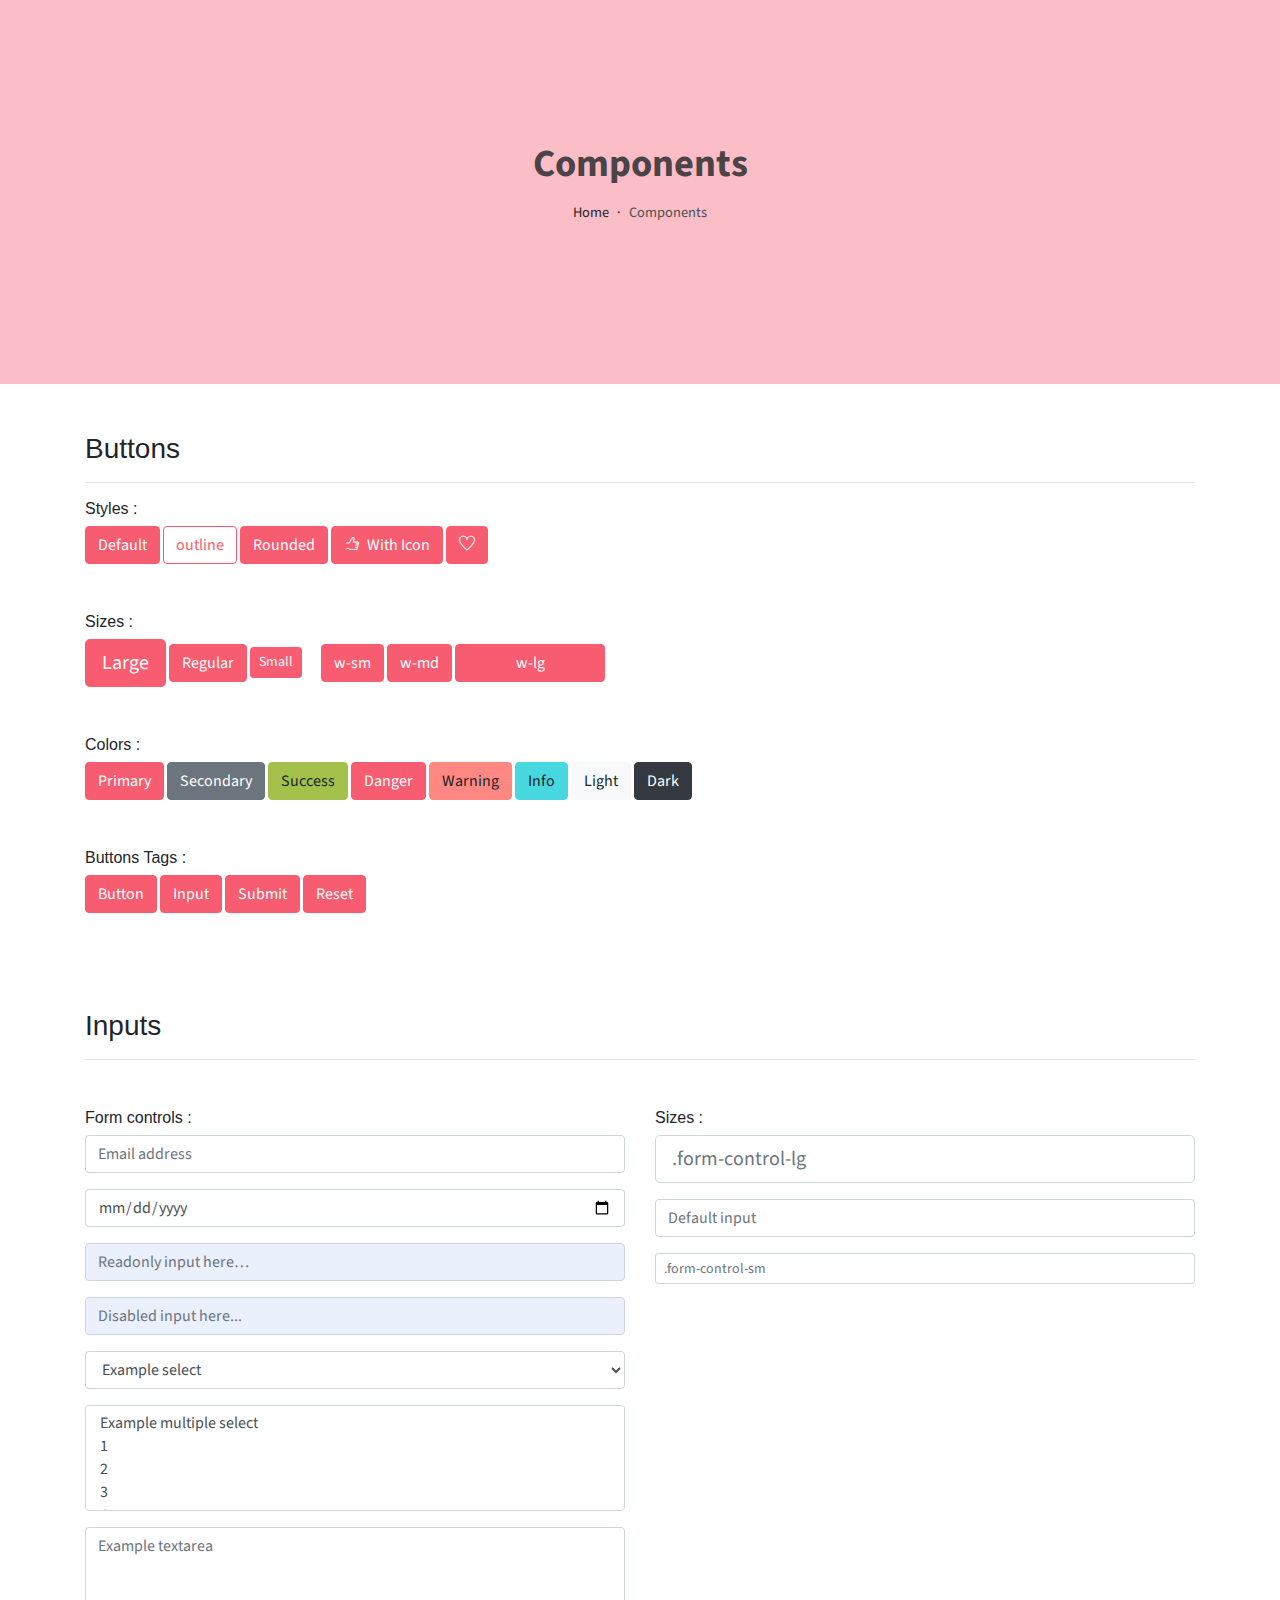
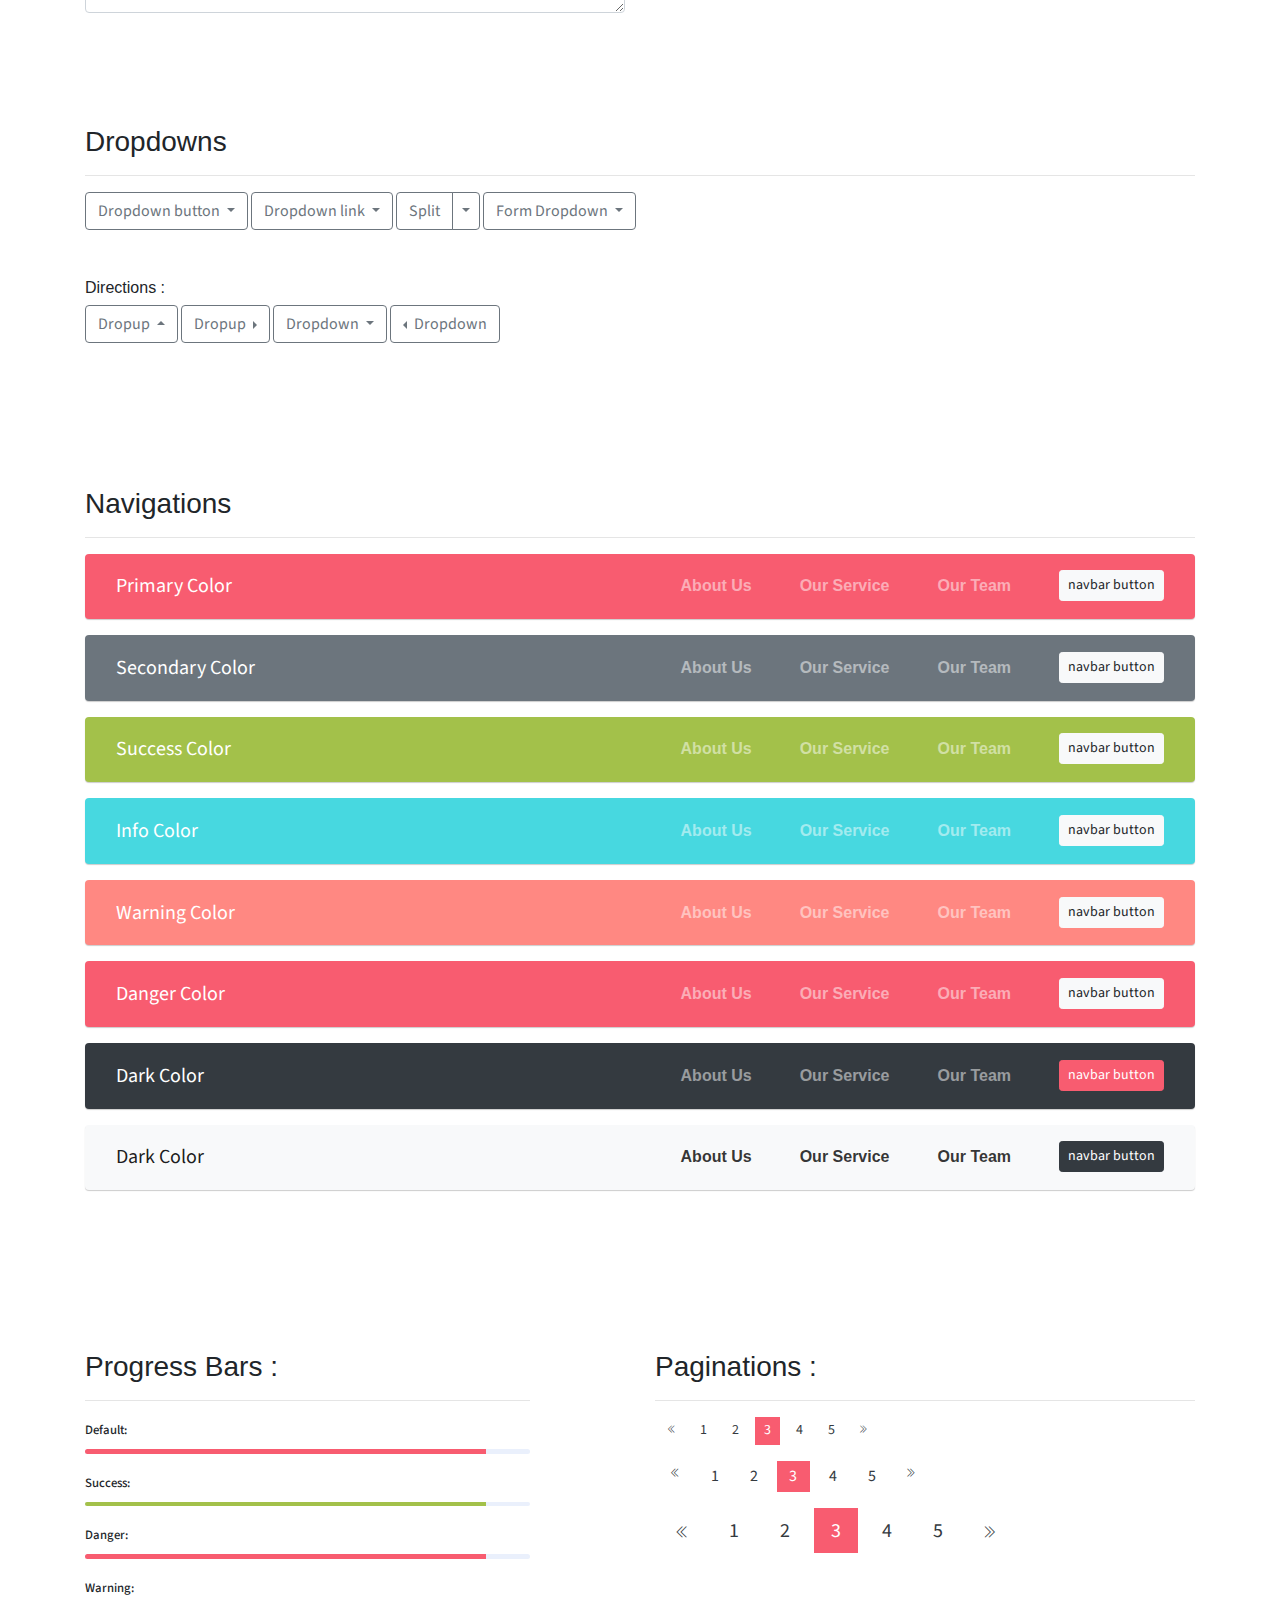
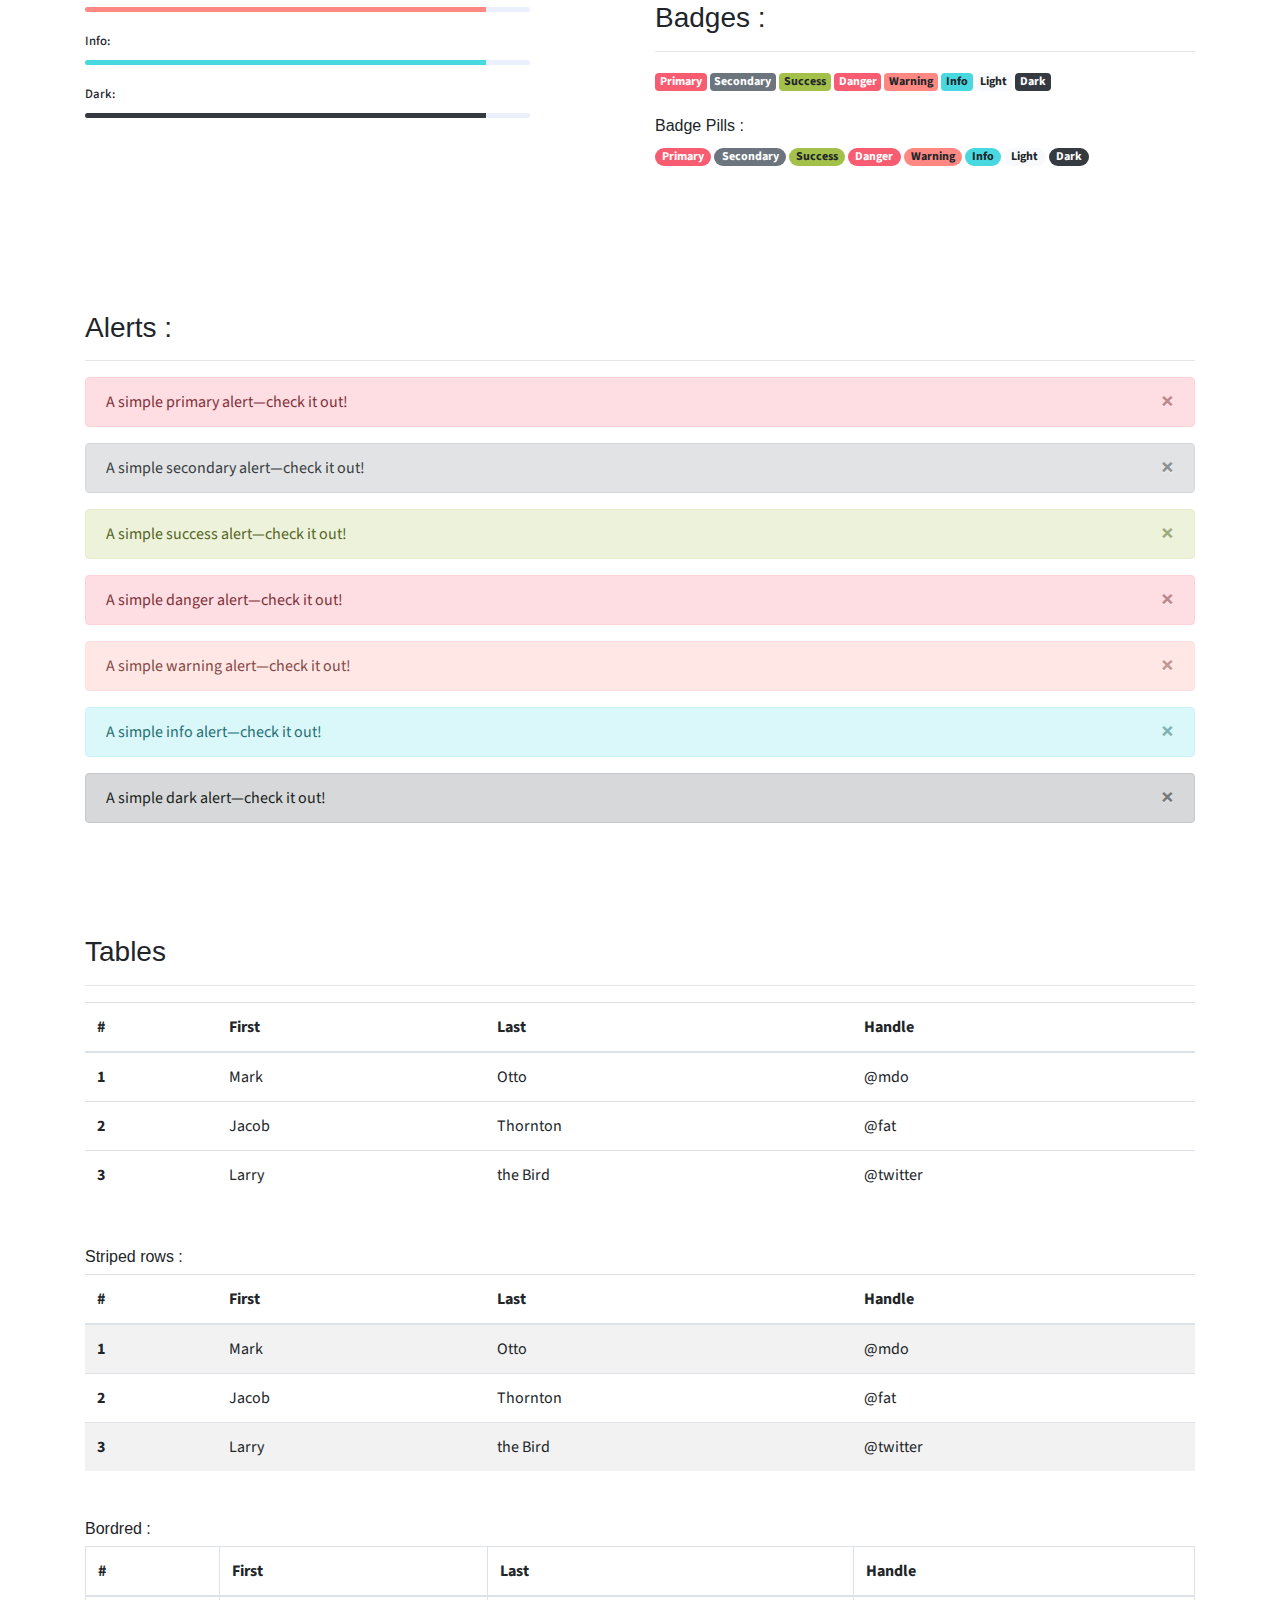
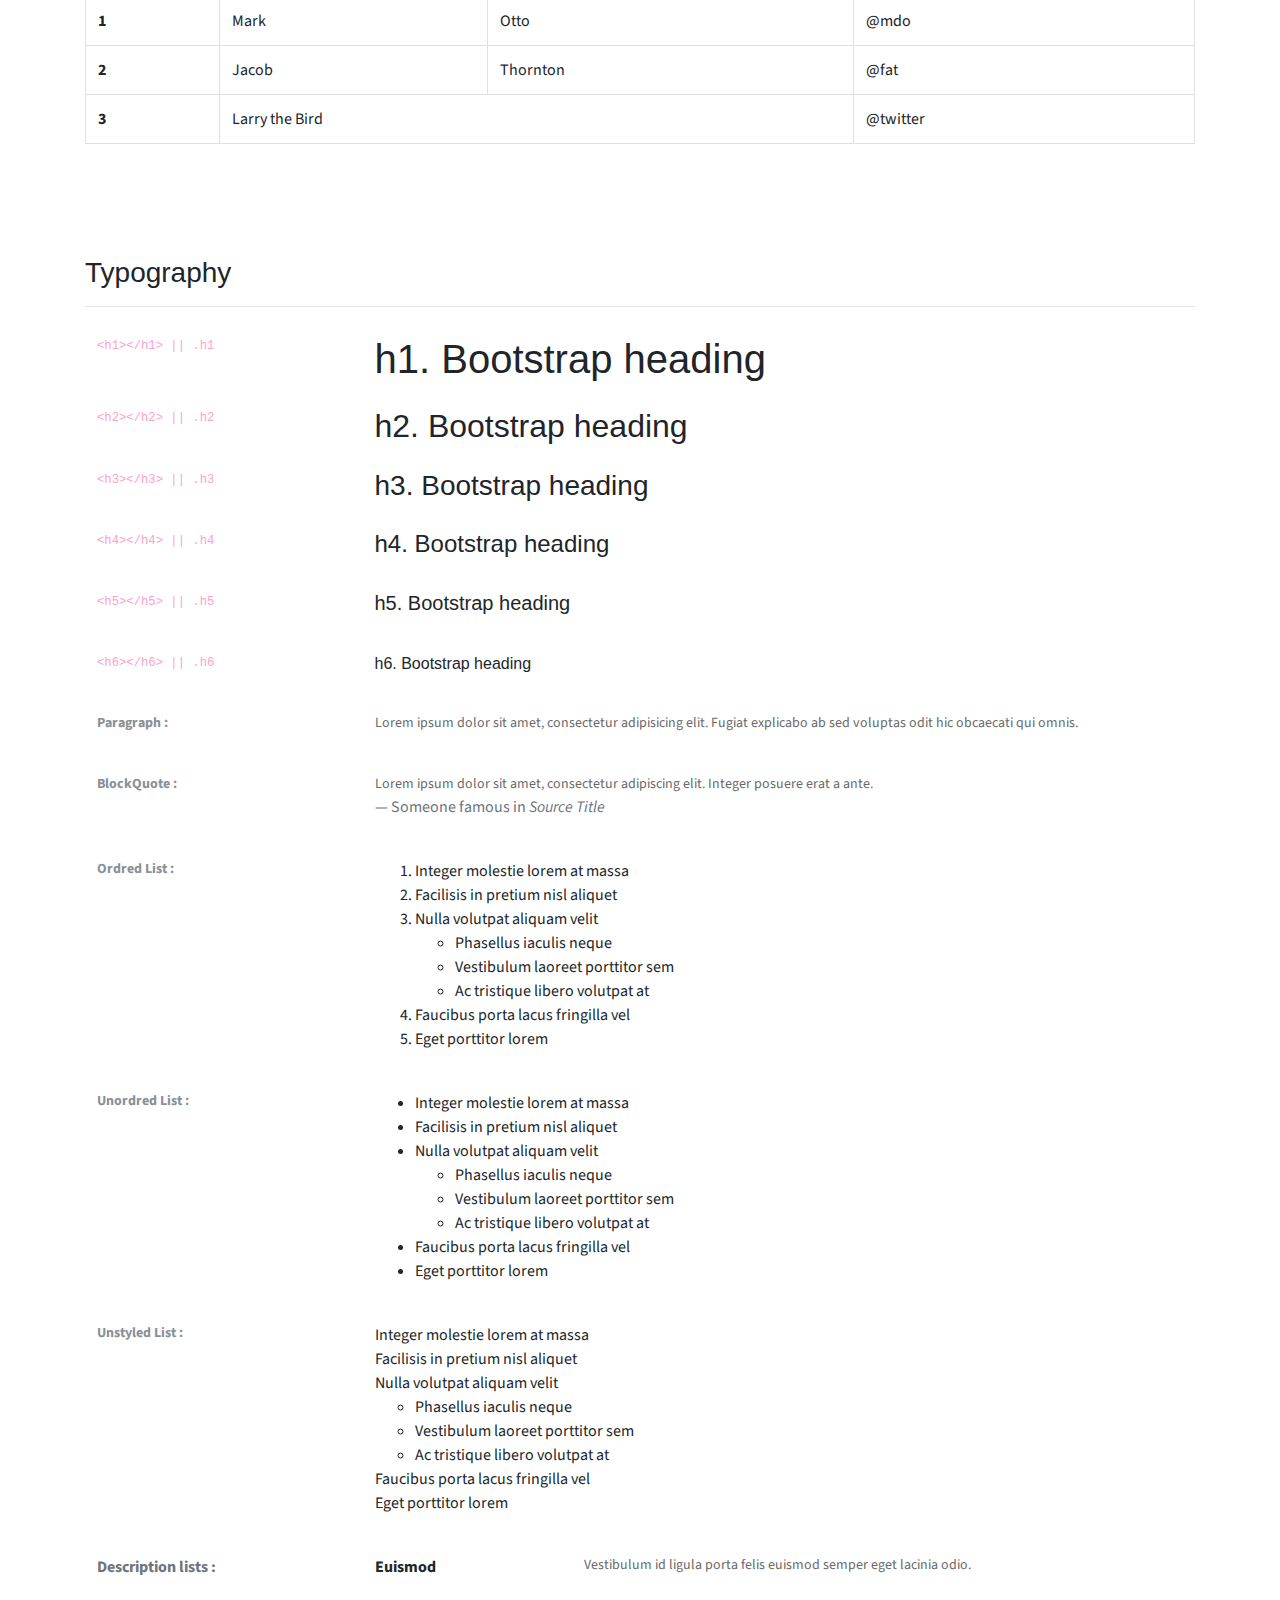
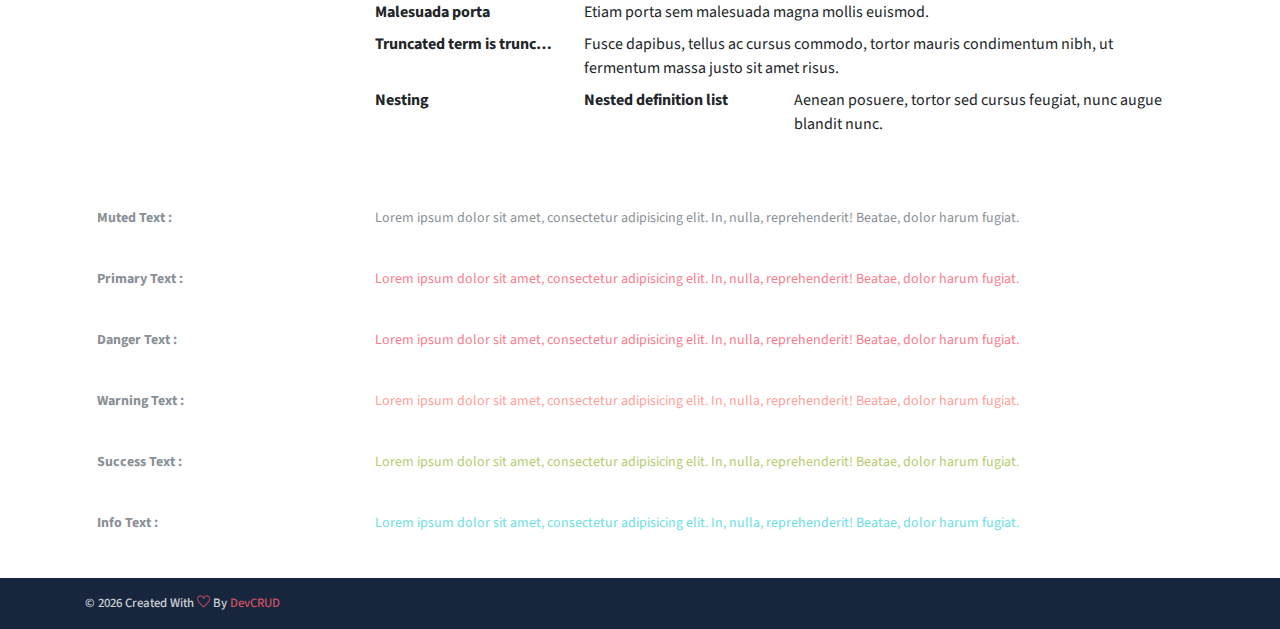
==== commit 0f84cd67: "Primary update" ====
--- a/components.html
+++ b/components.html
@@ -10,7 +10,7 @@
    <!-- font icons -->
    <link rel="stylesheet" href="assets/vendors/themify-icons/css/themify-icons.css">
    <!-- Bootstrap + Steller  -->
-   <link rel="stylesheet" href="assets/css/johndoe.css">
+   <link rel="stylesheet" href="assets/css/style.css">
 </head>
 <body>
 
--- a/assets/css/style.css
+++ b/assets/css/style.css
@@ -0,0 +1,11685 @@
+@charset "UTF-8";
+/*!
+=========================================================
+* JohnDoe Landing page
+=========================================================
+
+* Copyright: 2019 DevCRUD (https://devcrud.com)
+* Licensed: (https://devcrud.com/licenses)
+* Coded by www.devcrud.com
+
+=========================================================
+
+* The above copyright notice and this permission notice shall be included in all copies or substantial portions of the Software.
+*/
+@import url("https://fonts.googleapis.com/css?family=Source+Sans+Pro:200,200i,300,300i,400,400i,600,600i,700,700i,900,900i&display=swap");
+:root {
+  --blue: #79A9F5;
+  --indigo: #C45F90;
+  --purple: #A16AE8;
+  --pink: #FC8BC0;
+  --red: #F85C70;
+  --orange: #FF8882;
+  --yellow: #FAD02C;
+  --green: #A3C14A;
+  --teal: #20c997;
+  --cyan: #47D8E0;
+  --white: #fff;
+  --gray: #6c757d;
+  --gray-dark: #343a40;
+  --primary: #F85C70;
+  --secondary: #6c757d;
+  --success: #A3C14A;
+  --info: #47D8E0;
+  --warning: #FF8882;
+  --danger: #F85C70;
+  --light: #f8f9fa;
+  --dark: #343a40;
+  --breakpoint-xs: 0;
+  --breakpoint-sm: 576px;
+  --breakpoint-md: 768px;
+  --breakpoint-lg: 992px;
+  --breakpoint-xl: 1200px;
+  --font-family-sans-serif: "Source Sans Pro", sans-serif;
+  --font-family-monospace: SFMono-Regular, Menlo, Monaco, Consolas, "Liberation Mono", "Courier New", monospace;
+}
+
+*,
+*::before,
+*::after {
+  box-sizing: border-box;
+}
+
+html {
+  font-family: sans-serif;
+  line-height: 1.15;
+  -webkit-text-size-adjust: 100%;
+  -webkit-tap-highlight-color: rgba(0, 0, 0, 0);
+}
+
+article, aside, figcaption, figure, footer, header, hgroup, main, nav, section {
+  display: block;
+}
+
+body {
+  margin: 0;
+  font-family: "Source Sans Pro", sans-serif;
+  font-size: 1rem;
+  font-weight: 400;
+  line-height: 1.5;
+  color: #212529;
+  text-align: left;
+  background-color: #fff;
+}
+
+[tabindex="-1"]:focus {
+  outline: 0 !important;
+}
+
+hr {
+  box-sizing: content-box;
+  height: 0;
+  overflow: visible;
+}
+
+h1, h2, h3, h4, h5, h6 {
+  margin-top: 0;
+  margin-bottom: 0.5rem;
+}
+
+p {
+  margin-top: 0;
+  margin-bottom: 1rem;
+}
+
+abbr[title],
+abbr[data-original-title] {
+  text-decoration: underline;
+  -webkit-text-decoration: underline dotted;
+          text-decoration: underline dotted;
+  cursor: help;
+  border-bottom: 0;
+  -webkit-text-decoration-skip-ink: none;
+          text-decoration-skip-ink: none;
+}
+
+address {
+  margin-bottom: 1rem;
+  font-style: normal;
+  line-height: inherit;
+}
+
+ol,
+ul,
+dl {
+  margin-top: 0;
+  margin-bottom: 1rem;
+}
+
+ol ol,
+ul ul,
+ol ul,
+ul ol {
+  margin-bottom: 0;
+}
+
+dt {
+  font-weight: 700;
+}
+
+dd {
+  margin-bottom: .5rem;
+  margin-left: 0;
+}
+
+blockquote {
+  margin: 0 0 1rem;
+}
+
+b,
+strong {
+  font-weight: bolder;
+}
+
+small {
+  font-size: 80%;
+}
+
+sub,
+sup {
+  position: relative;
+  font-size: 75%;
+  line-height: 0;
+  vertical-align: baseline;
+}
+
+sub {
+  bottom: -.25em;
+}
+
+sup {
+  top: -.5em;
+}
+
+a {
+  color: #F85C70;
+  text-decoration: none;
+  background-color: transparent;
+}
+
+a:hover {
+  color: #f51330;
+  text-decoration: none;
+}
+
+a:not([href]):not([tabindex]) {
+  color: inherit;
+  text-decoration: none;
+}
+
+a:not([href]):not([tabindex]):hover, a:not([href]):not([tabindex]):focus {
+  color: inherit;
+  text-decoration: none;
+}
+
+a:not([href]):not([tabindex]):focus {
+  outline: 0;
+}
+
+pre,
+code,
+kbd,
+samp {
+  font-family: SFMono-Regular, Menlo, Monaco, Consolas, "Liberation Mono", "Courier New", monospace;
+  font-size: 1em;
+}
+
+pre {
+  margin-top: 0;
+  margin-bottom: 1rem;
+  overflow: auto;
+}
+
+figure {
+  margin: 0 0 1rem;
+}
+
+img {
+  vertical-align: middle;
+  border-style: none;
+}
+
+svg {
+  overflow: hidden;
+  vertical-align: middle;
+}
+
+table {
+  border-collapse: collapse;
+}
+
+caption {
+  padding-top: 0.75rem;
+  padding-bottom: 0.75rem;
+  color: #6c757d;
+  text-align: left;
+  caption-side: bottom;
+}
+
+th {
+  text-align: inherit;
+}
+
+label {
+  display: inline-block;
+  margin-bottom: 0.5rem;
+}
+
+button {
+  border-radius: 0;
+}
+
+button:focus {
+  outline: 1px dotted;
+  outline: 5px auto -webkit-focus-ring-color;
+}
+
+input,
+button,
+select,
+optgroup,
+textarea {
+  margin: 0;
+  font-family: inherit;
+  font-size: inherit;
+  line-height: inherit;
+}
+
+button,
+input {
+  overflow: visible;
+}
+
+button,
+select {
+  text-transform: none;
+}
+
+select {
+  word-wrap: normal;
+}
+
+button,
+[type="button"],
+[type="reset"],
+[type="submit"] {
+  -webkit-appearance: button;
+}
+
+button:not(:disabled),
+[type="button"]:not(:disabled),
+[type="reset"]:not(:disabled),
+[type="submit"]:not(:disabled) {
+  cursor: pointer;
+}
+
+button::-moz-focus-inner,
+[type="button"]::-moz-focus-inner,
+[type="reset"]::-moz-focus-inner,
+[type="submit"]::-moz-focus-inner {
+  padding: 0;
+  border-style: none;
+}
+
+input[type="radio"],
+input[type="checkbox"] {
+  box-sizing: border-box;
+  padding: 0;
+}
+
+input[type="date"],
+input[type="time"],
+input[type="datetime-local"],
+input[type="month"] {
+  -webkit-appearance: listbox;
+}
+
+textarea {
+  overflow: auto;
+  resize: vertical;
+}
+
+fieldset {
+  min-width: 0;
+  padding: 0;
+  margin: 0;
+  border: 0;
+}
+
+legend {
+  display: block;
+  width: 100%;
+  max-width: 100%;
+  padding: 0;
+  margin-bottom: .5rem;
+  font-size: 1.5rem;
+  line-height: inherit;
+  color: inherit;
+  white-space: normal;
+}
+
+progress {
+  vertical-align: baseline;
+}
+
+[type="number"]::-webkit-inner-spin-button,
+[type="number"]::-webkit-outer-spin-button {
+  height: auto;
+}
+
+[type="search"] {
+  outline-offset: -2px;
+  -webkit-appearance: none;
+}
+
+[type="search"]::-webkit-search-decoration {
+  -webkit-appearance: none;
+}
+
+::-webkit-file-upload-button {
+  font: inherit;
+  -webkit-appearance: button;
+}
+
+output {
+  display: inline-block;
+}
+
+summary {
+  display: list-item;
+  cursor: pointer;
+}
+
+template {
+  display: none;
+}
+
+[hidden] {
+  display: none !important;
+}
+
+h1, h2, h3, h4, h5, h6,
+.h1, .h2, .h3, .h4, .h5, .h6 {
+  margin-bottom: 0.5rem;
+  font-family: "Dosis", sans-serif;
+  font-weight: 500;
+  line-height: 1.2;
+}
+
+h1, .h1 {
+  font-size: 2.5rem;
+}
+
+h2, .h2 {
+  font-size: 2rem;
+}
+
+h3, .h3 {
+  font-size: 1.75rem;
+}
+
+h4, .h4 {
+  font-size: 1.5rem;
+}
+
+h5, .h5 {
+  font-size: 1.25rem;
+}
+
+h6, .h6 {
+  font-size: 1rem;
+}
+
+.lead {
+  font-size: 1.25rem;
+  font-weight: 300;
+}
+
+.display-1 {
+  font-size: 6rem;
+  font-weight: 300;
+  line-height: 1.2;
+}
+
+.display-2 {
+  font-size: 5.5rem;
+  font-weight: 300;
+  line-height: 1.2;
+}
+
+.display-3 {
+  font-size: 4.5rem;
+  font-weight: 300;
+  line-height: 1.2;
+}
+
+.display-4 {
+  font-size: 3.5rem;
+  font-weight: 300;
+  line-height: 1.2;
+}
+
+hr {
+  margin-top: 1rem;
+  margin-bottom: 1rem;
+  border: 0;
+  border-top: 1px solid rgba(0, 0, 0, 0.1);
+}
+
+small,
+.small {
+  
+  font-size: 80%;
+  font-weight: 500;
+}
+
+mark,
+.mark {
+  padding: 0.2em;
+  background-color: #fcf8e3;
+}
+
+.list-unstyled {
+  padding-left: 0;
+  list-style: none;
+}
+
+.list-inline {
+  padding-left: 0;
+  list-style: none;
+}
+
+.list-inline-item {
+  display: inline-block;
+}
+
+.list-inline-item:not(:last-child) {
+  margin-right: 0.5rem;
+}
+
+.initialism {
+  font-size: 90%;
+  text-transform: uppercase;
+}
+
+.blockquote {
+  margin-bottom: 1rem;
+  font-size: 1.25rem;
+}
+
+.blockquote-footer {
+  display: block;
+  font-size: 80%;
+  color: #6c757d;
+}
+
+.blockquote-footer::before {
+  content: "\2014\00A0";
+}
+
+.img-fluid {
+  max-width: 100%;
+  height: auto;
+}
+
+.img-thumbnail {
+  padding: 0.25rem;
+  background-color: #fff;
+  border: 1px solid #dee2e6;
+  border-radius: 0.25rem;
+  max-width: 100%;
+  height: auto;
+}
+
+.figure {
+  display: inline-block;
+}
+
+.figure-img {
+  margin-bottom: 0.5rem;
+  line-height: 1;
+}
+
+.figure-caption {
+  font-size: 90%;
+  color: #6c757d;
+}
+
+code {
+  font-size: 87.5%;
+  color: #FC8BC0;
+  word-break: break-word;
+}
+
+a > code {
+  color: inherit;
+}
+
+kbd {
+  padding: 0.2rem 0.4rem;
+  font-size: 87.5%;
+  color: #fff;
+  background-color: #212529;
+  border-radius: 0.2rem;
+}
+
+kbd kbd {
+  padding: 0;
+  font-size: 100%;
+  font-weight: 700;
+}
+
+pre {
+  display: block;
+  font-size: 87.5%;
+  color: #212529;
+}
+
+pre code {
+  font-size: inherit;
+  color: inherit;
+  word-break: normal;
+}
+
+.pre-scrollable {
+  max-height: 340px;
+  overflow-y: scroll;
+}
+
+.container {
+  width: 100%;
+  padding-right: 15px;
+  padding-left: 15px;
+  margin-right: auto;
+  margin-left: auto;
+}
+
+@media (min-width: 576px) {
+  .container {
+    max-width: 540px;
+  }
+}
+
+@media (min-width: 768px) {
+  .container {
+    max-width: 720px;
+  }
+}
+
+@media (min-width: 992px) {
+  .container {
+    max-width: 960px;
+  }
+}
+
+@media (min-width: 1200px) {
+  .container {
+    max-width: 1140px;
+  }
+}
+
+.container-fluid {
+  width: 100%;
+  padding-right: 15px;
+  padding-left: 15px;
+  margin-right: auto;
+  margin-left: auto;
+}
+
+.row {
+  display: -webkit-box;
+  display: -webkit-flex;
+  display: -ms-flexbox;
+  display: flex;
+  -webkit-flex-wrap: wrap;
+      -ms-flex-wrap: wrap;
+          flex-wrap: wrap;
+  margin-right: -15px;
+  margin-left: -15px;
+}
+
+.no-gutters {
+  margin-right: 0;
+  margin-left: 0;
+}
+
+.no-gutters > .col,
+.no-gutters > [class*="col-"] {
+  padding-right: 0;
+  padding-left: 0;
+}
+
+.col-1, .col-2, .col-3, .col-4, .col-5, .col-6, .col-7, .col-8, .col-9, .col-10, .col-11, .col-12, .col,
+.col-auto, .col-sm-1, .col-sm-2, .col-sm-3, .col-sm-4, .col-sm-5, .col-sm-6, .col-sm-7, .col-sm-8, .col-sm-9, .col-sm-10, .col-sm-11, .col-sm-12, .col-sm,
+.col-sm-auto, .col-md-1, .col-md-2, .col-md-3, .col-md-4, .col-md-5, .col-md-6, .col-md-7, .col-md-8, .col-md-9, .col-md-10, .col-md-11, .col-md-12, .col-md,
+.col-md-auto, .col-lg-1, .col-lg-2, .col-lg-3, .col-lg-4, .col-lg-5, .col-lg-6, .col-lg-7, .col-lg-8, .col-lg-9, .col-lg-10, .col-lg-11, .col-lg-12, .col-lg,
+.col-lg-auto, .col-xl-1, .col-xl-2, .col-xl-3, .col-xl-4, .col-xl-5, .col-xl-6, .col-xl-7, .col-xl-8, .col-xl-9, .col-xl-10, .col-xl-11, .col-xl-12, .col-xl,
+.col-xl-auto {
+  position: relative;
+  width: 100%;
+  padding-right: 15px;
+  padding-left: 15px;
+}
+
+.col {
+  -webkit-flex-basis: 0;
+      -ms-flex-preferred-size: 0;
+          flex-basis: 0;
+  -webkit-box-flex: 1;
+  -webkit-flex-grow: 1;
+      -ms-flex-positive: 1;
+          flex-grow: 1;
+  max-width: 100%;
+}
+
+.col-auto {
+  -webkit-box-flex: 0;
+  -webkit-flex: 0 0 auto;
+      -ms-flex: 0 0 auto;
+          flex: 0 0 auto;
+  width: auto;
+  max-width: 100%;
+}
+
+.col-1 {
+  -webkit-box-flex: 0;
+  -webkit-flex: 0 0 8.33333%;
+      -ms-flex: 0 0 8.33333%;
+          flex: 0 0 8.33333%;
+  max-width: 8.33333%;
+}
+
+.col-2 {
+  -webkit-box-flex: 0;
+  -webkit-flex: 0 0 16.66667%;
+      -ms-flex: 0 0 16.66667%;
+          flex: 0 0 16.66667%;
+  max-width: 16.66667%;
+}
+
+.col-3 {
+  -webkit-box-flex: 0;
+  -webkit-flex: 0 0 25%;
+      -ms-flex: 0 0 25%;
+          flex: 0 0 25%;
+  max-width: 25%;
+}
+
+.col-4 {
+  -webkit-box-flex: 0;
+  -webkit-flex: 0 0 33.33333%;
+      -ms-flex: 0 0 33.33333%;
+          flex: 0 0 33.33333%;
+  max-width: 33.33333%;
+}
+
+.col-5 {
+  -webkit-box-flex: 0;
+  -webkit-flex: 0 0 41.66667%;
+      -ms-flex: 0 0 41.66667%;
+          flex: 0 0 41.66667%;
+  max-width: 41.66667%;
+}
+
+.col-6 {
+  -webkit-box-flex: 0;
+  -webkit-flex: 0 0 50%;
+      -ms-flex: 0 0 50%;
+          flex: 0 0 50%;
+  max-width: 50%;
+}
+
+.col-7 {
+  -webkit-box-flex: 0;
+  -webkit-flex: 0 0 58.33333%;
+      -ms-flex: 0 0 58.33333%;
+          flex: 0 0 58.33333%;
+  max-width: 58.33333%;
+}
+
+.col-8 {
+  -webkit-box-flex: 0;
+  -webkit-flex: 0 0 66.66667%;
+      -ms-flex: 0 0 66.66667%;
+          flex: 0 0 66.66667%;
+  max-width: 66.66667%;
+}
+
+.col-9 {
+  -webkit-box-flex: 0;
+  -webkit-flex: 0 0 75%;
+      -ms-flex: 0 0 75%;
+          flex: 0 0 75%;
+  max-width: 75%;
+}
+
+.col-10 {
+  -webkit-box-flex: 0;
+  -webkit-flex: 0 0 83.33333%;
+      -ms-flex: 0 0 83.33333%;
+          flex: 0 0 83.33333%;
+  max-width: 83.33333%;
+}
+
+.col-11 {
+  -webkit-box-flex: 0;
+  -webkit-flex: 0 0 91.66667%;
+      -ms-flex: 0 0 91.66667%;
+          flex: 0 0 91.66667%;
+  max-width: 91.66667%;
+}
+
+.col-12 {
+  -webkit-box-flex: 0;
+  -webkit-flex: 0 0 100%;
+      -ms-flex: 0 0 100%;
+          flex: 0 0 100%;
+  max-width: 100%;
+}
+
+.order-first {
+  -webkit-box-ordinal-group: 0;
+  -webkit-order: -1;
+      -ms-flex-order: -1;
+          order: -1;
+}
+
+.order-last {
+  -webkit-box-ordinal-group: 14;
+  -webkit-order: 13;
+      -ms-flex-order: 13;
+          order: 13;
+}
+
+.order-0 {
+  -webkit-box-ordinal-group: 1;
+  -webkit-order: 0;
+      -ms-flex-order: 0;
+          order: 0;
+}
+
+.order-1 {
+  -webkit-box-ordinal-group: 2;
+  -webkit-order: 1;
+      -ms-flex-order: 1;
+          order: 1;
+}
+
+.order-2 {
+  -webkit-box-ordinal-group: 3;
+  -webkit-order: 2;
+      -ms-flex-order: 2;
+          order: 2;
+}
+
+.order-3 {
+  -webkit-box-ordinal-group: 4;
+  -webkit-order: 3;
+      -ms-flex-order: 3;
+          order: 3;
+}
+
+.order-4 {
+  -webkit-box-ordinal-group: 5;
+  -webkit-order: 4;
+      -ms-flex-order: 4;
+          order: 4;
+}
+
+.order-5 {
+  -webkit-box-ordinal-group: 6;
+  -webkit-order: 5;
+      -ms-flex-order: 5;
+          order: 5;
+}
+
+.order-6 {
+  -webkit-box-ordinal-group: 7;
+  -webkit-order: 6;
+      -ms-flex-order: 6;
+          order: 6;
+}
+
+.order-7 {
+  -webkit-box-ordinal-group: 8;
+  -webkit-order: 7;
+      -ms-flex-order: 7;
+          order: 7;
+}
+
+.order-8 {
+  -webkit-box-ordinal-group: 9;
+  -webkit-order: 8;
+      -ms-flex-order: 8;
+          order: 8;
+}
+
+.order-9 {
+  -webkit-box-ordinal-group: 10;
+  -webkit-order: 9;
+      -ms-flex-order: 9;
+          order: 9;
+}
+
+.order-10 {
+  -webkit-box-ordinal-group: 11;
+  -webkit-order: 10;
+      -ms-flex-order: 10;
+          order: 10;
+}
+
+.order-11 {
+  -webkit-box-ordinal-group: 12;
+  -webkit-order: 11;
+      -ms-flex-order: 11;
+          order: 11;
+}
+
+.order-12 {
+  -webkit-box-ordinal-group: 13;
+  -webkit-order: 12;
+      -ms-flex-order: 12;
+          order: 12;
+}
+
+.offset-1 {
+  margin-left: 8.33333%;
+}
+
+.offset-2 {
+  margin-left: 16.66667%;
+}
+
+.offset-3 {
+  margin-left: 25%;
+}
+
+.offset-4 {
+  margin-left: 33.33333%;
+}
+
+.offset-5 {
+  margin-left: 41.66667%;
+}
+
+.offset-6 {
+  margin-left: 50%;
+}
+
+.offset-7 {
+  margin-left: 58.33333%;
+}
+
+.offset-8 {
+  margin-left: 66.66667%;
+}
+
+.offset-9 {
+  margin-left: 75%;
+}
+
+.offset-10 {
+  margin-left: 83.33333%;
+}
+
+.offset-11 {
+  margin-left: 91.66667%;
+}
+
+@media (min-width: 576px) {
+  .col-sm {
+    -webkit-flex-basis: 0;
+        -ms-flex-preferred-size: 0;
+            flex-basis: 0;
+    -webkit-box-flex: 1;
+    -webkit-flex-grow: 1;
+        -ms-flex-positive: 1;
+            flex-grow: 1;
+    max-width: 100%;
+  }
+  .col-sm-auto {
+    -webkit-box-flex: 0;
+    -webkit-flex: 0 0 auto;
+        -ms-flex: 0 0 auto;
+            flex: 0 0 auto;
+    width: auto;
+    max-width: 100%;
+  }
+  .col-sm-1 {
+    -webkit-box-flex: 0;
+    -webkit-flex: 0 0 8.33333%;
+        -ms-flex: 0 0 8.33333%;
+            flex: 0 0 8.33333%;
+    max-width: 8.33333%;
+  }
+  .col-sm-2 {
+    -webkit-box-flex: 0;
+    -webkit-flex: 0 0 16.66667%;
+        -ms-flex: 0 0 16.66667%;
+            flex: 0 0 16.66667%;
+    max-width: 16.66667%;
+  }
+  .col-sm-3 {
+    -webkit-box-flex: 0;
+    -webkit-flex: 0 0 25%;
+        -ms-flex: 0 0 25%;
+            flex: 0 0 25%;
+    max-width: 25%;
+  }
+  .col-sm-4 {
+    -webkit-box-flex: 0;
+    -webkit-flex: 0 0 33.33333%;
+        -ms-flex: 0 0 33.33333%;
+            flex: 0 0 33.33333%;
+    max-width: 33.33333%;
+  }
+  .col-sm-5 {
+    -webkit-box-flex: 0;
+    -webkit-flex: 0 0 41.66667%;
+        -ms-flex: 0 0 41.66667%;
+            flex: 0 0 41.66667%;
+    max-width: 41.66667%;
+  }
+  .col-sm-6 {
+    -webkit-box-flex: 0;
+    -webkit-flex: 0 0 50%;
+        -ms-flex: 0 0 50%;
+            flex: 0 0 50%;
+    max-width: 50%;
+  }
+  .col-sm-7 {
+    -webkit-box-flex: 0;
+    -webkit-flex: 0 0 58.33333%;
+        -ms-flex: 0 0 58.33333%;
+            flex: 0 0 58.33333%;
+    max-width: 58.33333%;
+  }
+  .col-sm-8 {
+    -webkit-box-flex: 0;
+    -webkit-flex: 0 0 66.66667%;
+        -ms-flex: 0 0 66.66667%;
+            flex: 0 0 66.66667%;
+    max-width: 66.66667%;
+  }
+  .col-sm-9 {
+    -webkit-box-flex: 0;
+    -webkit-flex: 0 0 75%;
+        -ms-flex: 0 0 75%;
+            flex: 0 0 75%;
+    max-width: 75%;
+  }
+  .col-sm-10 {
+    -webkit-box-flex: 0;
+    -webkit-flex: 0 0 83.33333%;
+        -ms-flex: 0 0 83.33333%;
+            flex: 0 0 83.33333%;
+    max-width: 83.33333%;
+  }
+  .col-sm-11 {
+    -webkit-box-flex: 0;
+    -webkit-flex: 0 0 91.66667%;
+        -ms-flex: 0 0 91.66667%;
+            flex: 0 0 91.66667%;
+    max-width: 91.66667%;
+  }
+  .col-sm-12 {
+    -webkit-box-flex: 0;
+    -webkit-flex: 0 0 100%;
+        -ms-flex: 0 0 100%;
+            flex: 0 0 100%;
+    max-width: 100%;
+  }
+  .order-sm-first {
+    -webkit-box-ordinal-group: 0;
+    -webkit-order: -1;
+        -ms-flex-order: -1;
+            order: -1;
+  }
+  .order-sm-last {
+    -webkit-box-ordinal-group: 14;
+    -webkit-order: 13;
+        -ms-flex-order: 13;
+            order: 13;
+  }
+  .order-sm-0 {
+    -webkit-box-ordinal-group: 1;
+    -webkit-order: 0;
+        -ms-flex-order: 0;
+            order: 0;
+  }
+  .order-sm-1 {
+    -webkit-box-ordinal-group: 2;
+    -webkit-order: 1;
+        -ms-flex-order: 1;
+            order: 1;
+  }
+  .order-sm-2 {
+    -webkit-box-ordinal-group: 3;
+    -webkit-order: 2;
+        -ms-flex-order: 2;
+            order: 2;
+  }
+  .order-sm-3 {
+    -webkit-box-ordinal-group: 4;
+    -webkit-order: 3;
+        -ms-flex-order: 3;
+            order: 3;
+  }
+  .order-sm-4 {
+    -webkit-box-ordinal-group: 5;
+    -webkit-order: 4;
+        -ms-flex-order: 4;
+            order: 4;
+  }
+  .order-sm-5 {
+    -webkit-box-ordinal-group: 6;
+    -webkit-order: 5;
+        -ms-flex-order: 5;
+            order: 5;
+  }
+  .order-sm-6 {
+    -webkit-box-ordinal-group: 7;
+    -webkit-order: 6;
+        -ms-flex-order: 6;
+            order: 6;
+  }
+  .order-sm-7 {
+    -webkit-box-ordinal-group: 8;
+    -webkit-order: 7;
+        -ms-flex-order: 7;
+            order: 7;
+  }
+  .order-sm-8 {
+    -webkit-box-ordinal-group: 9;
+    -webkit-order: 8;
+        -ms-flex-order: 8;
+            order: 8;
+  }
+  .order-sm-9 {
+    -webkit-box-ordinal-group: 10;
+    -webkit-order: 9;
+        -ms-flex-order: 9;
+            order: 9;
+  }
+  .order-sm-10 {
+    -webkit-box-ordinal-group: 11;
+    -webkit-order: 10;
+        -ms-flex-order: 10;
+            order: 10;
+  }
+  .order-sm-11 {
+    -webkit-box-ordinal-group: 12;
+    -webkit-order: 11;
+        -ms-flex-order: 11;
+            order: 11;
+  }
+  .order-sm-12 {
+    -webkit-box-ordinal-group: 13;
+    -webkit-order: 12;
+        -ms-flex-order: 12;
+            order: 12;
+  }
+  .offset-sm-0 {
+    margin-left: 0;
+  }
+  .offset-sm-1 {
+    margin-left: 8.33333%;
+  }
+  .offset-sm-2 {
+    margin-left: 16.66667%;
+  }
+  .offset-sm-3 {
+    margin-left: 25%;
+  }
+  .offset-sm-4 {
+    margin-left: 33.33333%;
+  }
+  .offset-sm-5 {
+    margin-left: 41.66667%;
+  }
+  .offset-sm-6 {
+    margin-left: 50%;
+  }
+  .offset-sm-7 {
+    margin-left: 58.33333%;
+  }
+  .offset-sm-8 {
+    margin-left: 66.66667%;
+  }
+  .offset-sm-9 {
+    margin-left: 75%;
+  }
+  .offset-sm-10 {
+    margin-left: 83.33333%;
+  }
+  .offset-sm-11 {
+    margin-left: 91.66667%;
+  }
+}
+
+@media (min-width: 768px) {
+  .col-md {
+    -webkit-flex-basis: 0;
+        -ms-flex-preferred-size: 0;
+            flex-basis: 0;
+    -webkit-box-flex: 1;
+    -webkit-flex-grow: 1;
+        -ms-flex-positive: 1;
+            flex-grow: 1;
+    max-width: 100%;
+  }
+  .col-md-auto {
+    -webkit-box-flex: 0;
+    -webkit-flex: 0 0 auto;
+        -ms-flex: 0 0 auto;
+            flex: 0 0 auto;
+    width: auto;
+    max-width: 100%;
+  }
+  .col-md-1 {
+    -webkit-box-flex: 0;
+    -webkit-flex: 0 0 8.33333%;
+        -ms-flex: 0 0 8.33333%;
+            flex: 0 0 8.33333%;
+    max-width: 8.33333%;
+  }
+  .col-md-2 {
+    -webkit-box-flex: 0;
+    -webkit-flex: 0 0 16.66667%;
+        -ms-flex: 0 0 16.66667%;
+            flex: 0 0 16.66667%;
+    max-width: 16.66667%;
+  }
+  .col-md-3 {
+    -webkit-box-flex: 0;
+    -webkit-flex: 0 0 25%;
+        -ms-flex: 0 0 25%;
+            flex: 0 0 25%;
+    max-width: 25%;
+  }
+  .col-md-4 {
+    -webkit-box-flex: 0;
+    -webkit-flex: 0 0 33.33333%;
+        -ms-flex: 0 0 33.33333%;
+            flex: 0 0 33.33333%;
+    max-width: 33.33333%;
+  }
+  .col-md-5 {
+    -webkit-box-flex: 0;
+    -webkit-flex: 0 0 41.66667%;
+        -ms-flex: 0 0 41.66667%;
+            flex: 0 0 41.66667%;
+    max-width: 41.66667%;
+  }
+  .col-md-6 {
+    -webkit-box-flex: 0;
+    -webkit-flex: 0 0 50%;
+        -ms-flex: 0 0 50%;
+            flex: 0 0 50%;
+    max-width: 50%;
+  }
+  .col-md-7 {
+    -webkit-box-flex: 0;
+    -webkit-flex: 0 0 58.33333%;
+        -ms-flex: 0 0 58.33333%;
+            flex: 0 0 58.33333%;
+    max-width: 58.33333%;
+  }
+  .col-md-8 {
+    -webkit-box-flex: 0;
+    -webkit-flex: 0 0 66.66667%;
+        -ms-flex: 0 0 66.66667%;
+            flex: 0 0 66.66667%;
+    max-width: 66.66667%;
+  }
+  .col-md-9 {
+    -webkit-box-flex: 0;
+    -webkit-flex: 0 0 75%;
+        -ms-flex: 0 0 75%;
+            flex: 0 0 75%;
+    max-width: 75%;
+  }
+  .col-md-10 {
+    -webkit-box-flex: 0;
+    -webkit-flex: 0 0 83.33333%;
+        -ms-flex: 0 0 83.33333%;
+            flex: 0 0 83.33333%;
+    max-width: 83.33333%;
+  }
+  .col-md-11 {
+    -webkit-box-flex: 0;
+    -webkit-flex: 0 0 91.66667%;
+        -ms-flex: 0 0 91.66667%;
+            flex: 0 0 91.66667%;
+    max-width: 91.66667%;
+  }
+  .col-md-12 {
+    -webkit-box-flex: 0;
+    -webkit-flex: 0 0 100%;
+        -ms-flex: 0 0 100%;
+            flex: 0 0 100%;
+    max-width: 100%;
+  }
+  .order-md-first {
+    -webkit-box-ordinal-group: 0;
+    -webkit-order: -1;
+        -ms-flex-order: -1;
+            order: -1;
+  }
+  .order-md-last {
+    -webkit-box-ordinal-group: 14;
+    -webkit-order: 13;
+        -ms-flex-order: 13;
+            order: 13;
+  }
+  .order-md-0 {
+    -webkit-box-ordinal-group: 1;
+    -webkit-order: 0;
+        -ms-flex-order: 0;
+            order: 0;
+  }
+  .order-md-1 {
+    -webkit-box-ordinal-group: 2;
+    -webkit-order: 1;
+        -ms-flex-order: 1;
+            order: 1;
+  }
+  .order-md-2 {
+    -webkit-box-ordinal-group: 3;
+    -webkit-order: 2;
+        -ms-flex-order: 2;
+            order: 2;
+  }
+  .order-md-3 {
+    -webkit-box-ordinal-group: 4;
+    -webkit-order: 3;
+        -ms-flex-order: 3;
+            order: 3;
+  }
+  .order-md-4 {
+    -webkit-box-ordinal-group: 5;
+    -webkit-order: 4;
+        -ms-flex-order: 4;
+            order: 4;
+  }
+  .order-md-5 {
+    -webkit-box-ordinal-group: 6;
+    -webkit-order: 5;
+        -ms-flex-order: 5;
+            order: 5;
+  }
+  .order-md-6 {
+    -webkit-box-ordinal-group: 7;
+    -webkit-order: 6;
+        -ms-flex-order: 6;
+            order: 6;
+  }
+  .order-md-7 {
+    -webkit-box-ordinal-group: 8;
+    -webkit-order: 7;
+        -ms-flex-order: 7;
+            order: 7;
+  }
+  .order-md-8 {
+    -webkit-box-ordinal-group: 9;
+    -webkit-order: 8;
+        -ms-flex-order: 8;
+            order: 8;
+  }
+  .order-md-9 {
+    -webkit-box-ordinal-group: 10;
+    -webkit-order: 9;
+        -ms-flex-order: 9;
+            order: 9;
+  }
+  .order-md-10 {
+    -webkit-box-ordinal-group: 11;
+    -webkit-order: 10;
+        -ms-flex-order: 10;
+            order: 10;
+  }
+  .order-md-11 {
+    -webkit-box-ordinal-group: 12;
+    -webkit-order: 11;
+        -ms-flex-order: 11;
+            order: 11;
+  }
+  .order-md-12 {
+    -webkit-box-ordinal-group: 13;
+    -webkit-order: 12;
+        -ms-flex-order: 12;
+            order: 12;
+  }
+  .offset-md-0 {
+    margin-left: 0;
+  }
+  .offset-md-1 {
+    margin-left: 8.33333%;
+  }
+  .offset-md-2 {
+    margin-left: 16.66667%;
+  }
+  .offset-md-3 {
+    margin-left: 25%;
+  }
+  .offset-md-4 {
+    margin-left: 33.33333%;
+  }
+  .offset-md-5 {
+    margin-left: 41.66667%;
+  }
+  .offset-md-6 {
+    margin-left: 50%;
+  }
+  .offset-md-7 {
+    margin-left: 58.33333%;
+  }
+  .offset-md-8 {
+    margin-left: 66.66667%;
+  }
+  .offset-md-9 {
+    margin-left: 75%;
+  }
+  .offset-md-10 {
+    margin-left: 83.33333%;
+  }
+  .offset-md-11 {
+    margin-left: 91.66667%;
+  }
+}
+
+@media (min-width: 992px) {
+  .col-lg {
+    -webkit-flex-basis: 0;
+        -ms-flex-preferred-size: 0;
+            flex-basis: 0;
+    -webkit-box-flex: 1;
+    -webkit-flex-grow: 1;
+        -ms-flex-positive: 1;
+            flex-grow: 1;
+    max-width: 100%;
+  }
+  .col-lg-auto {
+    -webkit-box-flex: 0;
+    -webkit-flex: 0 0 auto;
+        -ms-flex: 0 0 auto;
+            flex: 0 0 auto;
+    width: auto;
+    max-width: 100%;
+  }
+  .col-lg-1 {
+    -webkit-box-flex: 0;
+    -webkit-flex: 0 0 8.33333%;
+        -ms-flex: 0 0 8.33333%;
+            flex: 0 0 8.33333%;
+    max-width: 8.33333%;
+  }
+  .col-lg-2 {
+    -webkit-box-flex: 0;
+    -webkit-flex: 0 0 16.66667%;
+        -ms-flex: 0 0 16.66667%;
+            flex: 0 0 16.66667%;
+    max-width: 16.66667%;
+  }
+  .col-lg-3 {
+    -webkit-box-flex: 0;
+    -webkit-flex: 0 0 25%;
+        -ms-flex: 0 0 25%;
+            flex: 0 0 25%;
+    max-width: 25%;
+  }
+  .col-lg-4 {
+    -webkit-box-flex: 0;
+    -webkit-flex: 0 0 33.33333%;
+        -ms-flex: 0 0 33.33333%;
+            flex: 0 0 33.33333%;
+    max-width: 33.33333%;
+  }
+  .col-lg-5 {
+    -webkit-box-flex: 0;
+    -webkit-flex: 0 0 41.66667%;
+        -ms-flex: 0 0 41.66667%;
+            flex: 0 0 41.66667%;
+    max-width: 41.66667%;
+  }
+  .col-lg-6 {
+    -webkit-box-flex: 0;
+    -webkit-flex: 0 0 50%;
+        -ms-flex: 0 0 50%;
+            flex: 0 0 50%;
+    max-width: 50%;
+  }
+  .col-lg-7 {
+    -webkit-box-flex: 0;
+    -webkit-flex: 0 0 58.33333%;
+        -ms-flex: 0 0 58.33333%;
+            flex: 0 0 58.33333%;
+    max-width: 58.33333%;
+  }
+  .col-lg-8 {
+    -webkit-box-flex: 0;
+    -webkit-flex: 0 0 66.66667%;
+        -ms-flex: 0 0 66.66667%;
+            flex: 0 0 66.66667%;
+    max-width: 66.66667%;
+  }
+  .col-lg-9 {
+    -webkit-box-flex: 0;
+    -webkit-flex: 0 0 75%;
+        -ms-flex: 0 0 75%;
+            flex: 0 0 75%;
+    max-width: 75%;
+  }
+  .col-lg-10 {
+    -webkit-box-flex: 0;
+    -webkit-flex: 0 0 83.33333%;
+        -ms-flex: 0 0 83.33333%;
+            flex: 0 0 83.33333%;
+    max-width: 83.33333%;
+  }
+  .col-lg-11 {
+    -webkit-box-flex: 0;
+    -webkit-flex: 0 0 91.66667%;
+        -ms-flex: 0 0 91.66667%;
+            flex: 0 0 91.66667%;
+    max-width: 91.66667%;
+  }
+  .col-lg-12 {
+    -webkit-box-flex: 0;
+    -webkit-flex: 0 0 100%;
+        -ms-flex: 0 0 100%;
+            flex: 0 0 100%;
+    max-width: 100%;
+  }
+  .order-lg-first {
+    -webkit-box-ordinal-group: 0;
+    -webkit-order: -1;
+        -ms-flex-order: -1;
+            order: -1;
+  }
+  .order-lg-last {
+    -webkit-box-ordinal-group: 14;
+    -webkit-order: 13;
+        -ms-flex-order: 13;
+            order: 13;
+  }
+  .order-lg-0 {
+    -webkit-box-ordinal-group: 1;
+    -webkit-order: 0;
+        -ms-flex-order: 0;
+            order: 0;
+  }
+  .order-lg-1 {
+    -webkit-box-ordinal-group: 2;
+    -webkit-order: 1;
+        -ms-flex-order: 1;
+            order: 1;
+  }
+  .order-lg-2 {
+    -webkit-box-ordinal-group: 3;
+    -webkit-order: 2;
+        -ms-flex-order: 2;
+            order: 2;
+  }
+  .order-lg-3 {
+    -webkit-box-ordinal-group: 4;
+    -webkit-order: 3;
+        -ms-flex-order: 3;
+            order: 3;
+  }
+  .order-lg-4 {
+    -webkit-box-ordinal-group: 5;
+    -webkit-order: 4;
+        -ms-flex-order: 4;
+            order: 4;
+  }
+  .order-lg-5 {
+    -webkit-box-ordinal-group: 6;
+    -webkit-order: 5;
+        -ms-flex-order: 5;
+            order: 5;
+  }
+  .order-lg-6 {
+    -webkit-box-ordinal-group: 7;
+    -webkit-order: 6;
+        -ms-flex-order: 6;
+            order: 6;
+  }
+  .order-lg-7 {
+    -webkit-box-ordinal-group: 8;
+    -webkit-order: 7;
+        -ms-flex-order: 7;
+            order: 7;
+  }
+  .order-lg-8 {
+    -webkit-box-ordinal-group: 9;
+    -webkit-order: 8;
+        -ms-flex-order: 8;
+            order: 8;
+  }
+  .order-lg-9 {
+    -webkit-box-ordinal-group: 10;
+    -webkit-order: 9;
+        -ms-flex-order: 9;
+            order: 9;
+  }
+  .order-lg-10 {
+    -webkit-box-ordinal-group: 11;
+    -webkit-order: 10;
+        -ms-flex-order: 10;
+            order: 10;
+  }
+  .order-lg-11 {
+    -webkit-box-ordinal-group: 12;
+    -webkit-order: 11;
+        -ms-flex-order: 11;
+            order: 11;
+  }
+  .order-lg-12 {
+    -webkit-box-ordinal-group: 13;
+    -webkit-order: 12;
+        -ms-flex-order: 12;
+            order: 12;
+  }
+  .offset-lg-0 {
+    margin-left: 0;
+  }
+  .offset-lg-1 {
+    margin-left: 8.33333%;
+  }
+  .offset-lg-2 {
+    margin-left: 16.66667%;
+  }
+  .offset-lg-3 {
+    margin-left: 25%;
+  }
+  .offset-lg-4 {
+    margin-left: 33.33333%;
+  }
+  .offset-lg-5 {
+    margin-left: 41.66667%;
+  }
+  .offset-lg-6 {
+    margin-left: 50%;
+  }
+  .offset-lg-7 {
+    margin-left: 58.33333%;
+  }
+  .offset-lg-8 {
+    margin-left: 66.66667%;
+  }
+  .offset-lg-9 {
+    margin-left: 75%;
+  }
+  .offset-lg-10 {
+    margin-left: 83.33333%;
+  }
+  .offset-lg-11 {
+    margin-left: 91.66667%;
+  }
+}
+
+@media (min-width: 1200px) {
+  .col-xl {
+    -webkit-flex-basis: 0;
+        -ms-flex-preferred-size: 0;
+            flex-basis: 0;
+    -webkit-box-flex: 1;
+    -webkit-flex-grow: 1;
+        -ms-flex-positive: 1;
+            flex-grow: 1;
+    max-width: 100%;
+  }
+  .col-xl-auto {
+    -webkit-box-flex: 0;
+    -webkit-flex: 0 0 auto;
+        -ms-flex: 0 0 auto;
+            flex: 0 0 auto;
+    width: auto;
+    max-width: 100%;
+  }
+  .col-xl-1 {
+    -webkit-box-flex: 0;
+    -webkit-flex: 0 0 8.33333%;
+        -ms-flex: 0 0 8.33333%;
+            flex: 0 0 8.33333%;
+    max-width: 8.33333%;
+  }
+  .col-xl-2 {
+    -webkit-box-flex: 0;
+    -webkit-flex: 0 0 16.66667%;
+        -ms-flex: 0 0 16.66667%;
+            flex: 0 0 16.66667%;
+    max-width: 16.66667%;
+  }
+  .col-xl-3 {
+    -webkit-box-flex: 0;
+    -webkit-flex: 0 0 25%;
+        -ms-flex: 0 0 25%;
+            flex: 0 0 25%;
+    max-width: 25%;
+  }
+  .col-xl-4 {
+    -webkit-box-flex: 0;
+    -webkit-flex: 0 0 33.33333%;
+        -ms-flex: 0 0 33.33333%;
+            flex: 0 0 33.33333%;
+    max-width: 33.33333%;
+  }
+  .col-xl-5 {
+    -webkit-box-flex: 0;
+    -webkit-flex: 0 0 41.66667%;
+        -ms-flex: 0 0 41.66667%;
+            flex: 0 0 41.66667%;
+    max-width: 41.66667%;
+  }
+  .col-xl-6 {
+    -webkit-box-flex: 0;
+    -webkit-flex: 0 0 50%;
+        -ms-flex: 0 0 50%;
+            flex: 0 0 50%;
+    max-width: 50%;
+  }
+  .col-xl-7 {
+    -webkit-box-flex: 0;
+    -webkit-flex: 0 0 58.33333%;
+        -ms-flex: 0 0 58.33333%;
+            flex: 0 0 58.33333%;
+    max-width: 58.33333%;
+  }
+  .col-xl-8 {
+    -webkit-box-flex: 0;
+    -webkit-flex: 0 0 66.66667%;
+        -ms-flex: 0 0 66.66667%;
+            flex: 0 0 66.66667%;
+    max-width: 66.66667%;
+  }
+  .col-xl-9 {
+    -webkit-box-flex: 0;
+    -webkit-flex: 0 0 75%;
+        -ms-flex: 0 0 75%;
+            flex: 0 0 75%;
+    max-width: 75%;
+  }
+  .col-xl-10 {
+    -webkit-box-flex: 0;
+    -webkit-flex: 0 0 83.33333%;
+        -ms-flex: 0 0 83.33333%;
+            flex: 0 0 83.33333%;
+    max-width: 83.33333%;
+  }
+  .col-xl-11 {
+    -webkit-box-flex: 0;
+    -webkit-flex: 0 0 91.66667%;
+        -ms-flex: 0 0 91.66667%;
+            flex: 0 0 91.66667%;
+    max-width: 91.66667%;
+  }
+  .col-xl-12 {
+    -webkit-box-flex: 0;
+    -webkit-flex: 0 0 100%;
+        -ms-flex: 0 0 100%;
+            flex: 0 0 100%;
+    max-width: 100%;
+  }
+  .order-xl-first {
+    -webkit-box-ordinal-group: 0;
+    -webkit-order: -1;
+        -ms-flex-order: -1;
+            order: -1;
+  }
+  .order-xl-last {
+    -webkit-box-ordinal-group: 14;
+    -webkit-order: 13;
+        -ms-flex-order: 13;
+            order: 13;
+  }
+  .order-xl-0 {
+    -webkit-box-ordinal-group: 1;
+    -webkit-order: 0;
+        -ms-flex-order: 0;
+            order: 0;
+  }
+  .order-xl-1 {
+    -webkit-box-ordinal-group: 2;
+    -webkit-order: 1;
+        -ms-flex-order: 1;
+            order: 1;
+  }
+  .order-xl-2 {
+    -webkit-box-ordinal-group: 3;
+    -webkit-order: 2;
+        -ms-flex-order: 2;
+            order: 2;
+  }
+  .order-xl-3 {
+    -webkit-box-ordinal-group: 4;
+    -webkit-order: 3;
+        -ms-flex-order: 3;
+            order: 3;
+  }
+  .order-xl-4 {
+    -webkit-box-ordinal-group: 5;
+    -webkit-order: 4;
+        -ms-flex-order: 4;
+            order: 4;
+  }
+  .order-xl-5 {
+    -webkit-box-ordinal-group: 6;
+    -webkit-order: 5;
+        -ms-flex-order: 5;
+            order: 5;
+  }
+  .order-xl-6 {
+    -webkit-box-ordinal-group: 7;
+    -webkit-order: 6;
+        -ms-flex-order: 6;
+            order: 6;
+  }
+  .order-xl-7 {
+    -webkit-box-ordinal-group: 8;
+    -webkit-order: 7;
+        -ms-flex-order: 7;
+            order: 7;
+  }
+  .order-xl-8 {
+    -webkit-box-ordinal-group: 9;
+    -webkit-order: 8;
+        -ms-flex-order: 8;
+            order: 8;
+  }
+  .order-xl-9 {
+    -webkit-box-ordinal-group: 10;
+    -webkit-order: 9;
+        -ms-flex-order: 9;
+            order: 9;
+  }
+  .order-xl-10 {
+    -webkit-box-ordinal-group: 11;
+    -webkit-order: 10;
+        -ms-flex-order: 10;
+            order: 10;
+  }
+  .order-xl-11 {
+    -webkit-box-ordinal-group: 12;
+    -webkit-order: 11;
+        -ms-flex-order: 11;
+            order: 11;
+  }
+  .order-xl-12 {
+    -webkit-box-ordinal-group: 13;
+    -webkit-order: 12;
+        -ms-flex-order: 12;
+            order: 12;
+  }
+  .offset-xl-0 {
+    margin-left: 0;
+  }
+  .offset-xl-1 {
+    margin-left: 8.33333%;
+  }
+  .offset-xl-2 {
+    margin-left: 16.66667%;
+  }
+  .offset-xl-3 {
+    margin-left: 25%;
+  }
+  .offset-xl-4 {
+    margin-left: 33.33333%;
+  }
+  .offset-xl-5 {
+    margin-left: 41.66667%;
+  }
+  .offset-xl-6 {
+    margin-left: 50%;
+  }
+  .offset-xl-7 {
+    margin-left: 58.33333%;
+  }
+  .offset-xl-8 {
+    margin-left: 66.66667%;
+  }
+  .offset-xl-9 {
+    margin-left: 75%;
+  }
+  .offset-xl-10 {
+    margin-left: 83.33333%;
+  }
+  .offset-xl-11 {
+    margin-left: 91.66667%;
+  }
+}
+
+.table {
+  width: 100%;
+  margin-bottom: 1rem;
+  color: #212529;
+}
+
+.table th,
+.table td {
+  padding: 0.75rem;
+  vertical-align: top;
+  border-top: 1px solid #dee2e6;
+}
+
+.table thead th {
+  vertical-align: bottom;
+  border-bottom: 2px solid #dee2e6;
+}
+
+.table tbody + tbody {
+  border-top: 2px solid #dee2e6;
+}
+
+.table-sm th,
+.table-sm td {
+  padding: 0.3rem;
+}
+
+.table-bordered {
+  border: 1px solid #dee2e6;
+}
+
+.table-bordered th,
+.table-bordered td {
+  border: 1px solid #dee2e6;
+}
+
+.table-bordered thead th,
+.table-bordered thead td {
+  border-bottom-width: 2px;
+}
+
+.table-borderless th,
+.table-borderless td,
+.table-borderless thead th,
+.table-borderless tbody + tbody {
+  border: 0;
+}
+
+.table-striped tbody tr:nth-of-type(odd) {
+  background-color: rgba(0, 0, 0, 0.05);
+}
+
+.table-hover tbody tr:hover {
+  color: #212529;
+  background-color: rgba(0, 0, 0, 0.075);
+}
+
+.table-primary,
+.table-primary > th,
+.table-primary > td {
+  background-color: #fdd1d7;
+}
+
+.table-primary th,
+.table-primary td,
+.table-primary thead th,
+.table-primary tbody + tbody {
+  border-color: #fbaab5;
+}
+
+.table-hover .table-primary:hover {
+  background-color: #fcb9c2;
+}
+
+.table-hover .table-primary:hover > td,
+.table-hover .table-primary:hover > th {
+  background-color: #fcb9c2;
+}
+
+.table-secondary,
+.table-secondary > th,
+.table-secondary > td {
+  background-color: #d6d8db;
+}
+
+.table-secondary th,
+.table-secondary td,
+.table-secondary thead th,
+.table-secondary tbody + tbody {
+  border-color: #b3b7bb;
+}
+
+.table-hover .table-secondary:hover {
+  background-color: #c8cbcf;
+}
+
+.table-hover .table-secondary:hover > td,
+.table-hover .table-secondary:hover > th {
+  background-color: #c8cbcf;
+}
+
+.table-success,
+.table-success > th,
+.table-success > td {
+  background-color: #e5eecc;
+}
+
+.table-success th,
+.table-success td,
+.table-success thead th,
+.table-success tbody + tbody {
+  border-color: #cfdfa1;
+}
+
+.table-hover .table-success:hover {
+  background-color: #dbe8b9;
+}
+
+.table-hover .table-success:hover > td,
+.table-hover .table-success:hover > th {
+  background-color: #dbe8b9;
+}
+
+.table-info,
+.table-info > th,
+.table-info > td {
+  background-color: #cbf4f6;
+}
+
+.table-info th,
+.table-info td,
+.table-info thead th,
+.table-info tbody + tbody {
+  border-color: #9febef;
+}
+
+.table-hover .table-info:hover {
+  background-color: #b5eff2;
+}
+
+.table-hover .table-info:hover > td,
+.table-hover .table-info:hover > th {
+  background-color: #b5eff2;
+}
+
+.table-warning,
+.table-warning > th,
+.table-warning > td {
+  background-color: #ffdedc;
+}
+
+.table-warning th,
+.table-warning td,
+.table-warning thead th,
+.table-warning tbody + tbody {
+  border-color: #ffc1be;
+}
+
+.table-hover .table-warning:hover {
+  background-color: #ffc6c3;
+}
+
+.table-hover .table-warning:hover > td,
+.table-hover .table-warning:hover > th {
+  background-color: #ffc6c3;
+}
+
+.table-danger,
+.table-danger > th,
+.table-danger > td {
+  background-color: #fdd1d7;
+}
+
+.table-danger th,
+.table-danger td,
+.table-danger thead th,
+.table-danger tbody + tbody {
+  border-color: #fbaab5;
+}
+
+.table-hover .table-danger:hover {
+  background-color: #fcb9c2;
+}
+
+.table-hover .table-danger:hover > td,
+.table-hover .table-danger:hover > th {
+  background-color: #fcb9c2;
+}
+
+.table-light,
+.table-light > th,
+.table-light > td {
+  background-color: #fdfdfe;
+}
+
+.table-light th,
+.table-light td,
+.table-light thead th,
+.table-light tbody + tbody {
+  border-color: #fbfcfc;
+}
+
+.table-hover .table-light:hover {
+  background-color: #ececf6;
+}
+
+.table-hover .table-light:hover > td,
+.table-hover .table-light:hover > th {
+  background-color: #ececf6;
+}
+
+.table-dark,
+.table-dark > th,
+.table-dark > td {
+  background-color: #c6c8ca;
+}
+
+.table-dark th,
+.table-dark td,
+.table-dark thead th,
+.table-dark tbody + tbody {
+  border-color: #95999c;
+}
+
+.table-hover .table-dark:hover {
+  background-color: #b9bbbe;
+}
+
+.table-hover .table-dark:hover > td,
+.table-hover .table-dark:hover > th {
+  background-color: #b9bbbe;
+}
+
+.table-active,
+.table-active > th,
+.table-active > td {
+  background-color: rgba(0, 0, 0, 0.075);
+}
+
+.table-hover .table-active:hover {
+  background-color: rgba(0, 0, 0, 0.075);
+}
+
+.table-hover .table-active:hover > td,
+.table-hover .table-active:hover > th {
+  background-color: rgba(0, 0, 0, 0.075);
+}
+
+.table .thead-dark th {
+  color: #fff;
+  background-color: #343a40;
+  border-color: #454d55;
+}
+
+.table .thead-light th {
+  color: #495057;
+  background-color: #eaf0fc;
+  border-color: #dee2e6;
+}
+
+.table-dark {
+  color: #fff;
+  background-color: #343a40;
+}
+
+.table-dark th,
+.table-dark td,
+.table-dark thead th {
+  border-color: #454d55;
+}
+
+.table-dark.table-bordered {
+  border: 0;
+}
+
+.table-dark.table-striped tbody tr:nth-of-type(odd) {
+  background-color: rgba(255, 255, 255, 0.05);
+}
+
+.table-dark.table-hover tbody tr:hover {
+  color: #fff;
+  background-color: rgba(255, 255, 255, 0.075);
+}
+
+@media (max-width: 575.98px) {
+  .table-responsive-sm {
+    display: block;
+    width: 100%;
+    overflow-x: auto;
+    -webkit-overflow-scrolling: touch;
+  }
+  .table-responsive-sm > .table-bordered {
+    border: 0;
+  }
+}
+
+@media (max-width: 767.98px) {
+  .table-responsive-md {
+    display: block;
+    width: 100%;
+    overflow-x: auto;
+    -webkit-overflow-scrolling: touch;
+  }
+  .table-responsive-md > .table-bordered {
+    border: 0;
+  }
+}
+
+@media (max-width: 991.98px) {
+  .table-responsive-lg {
+    display: block;
+    width: 100%;
+    overflow-x: auto;
+    -webkit-overflow-scrolling: touch;
+  }
+  .table-responsive-lg > .table-bordered {
+    border: 0;
+  }
+}
+
+@media (max-width: 1199.98px) {
+  .table-responsive-xl {
+    display: block;
+    width: 100%;
+    overflow-x: auto;
+    -webkit-overflow-scrolling: touch;
+  }
+  .table-responsive-xl > .table-bordered {
+    border: 0;
+  }
+}
+
+.table-responsive {
+  display: block;
+  width: 100%;
+  overflow-x: auto;
+  -webkit-overflow-scrolling: touch;
+}
+
+.table-responsive > .table-bordered {
+  border: 0;
+}
+
+.form-control {
+  display: block;
+  width: 100%;
+  height: calc(1.5em + 0.75rem + 2px);
+  padding: 0.375rem 0.75rem;
+  font-size: 1rem;
+  font-weight: 400;
+  line-height: 1.5;
+  color: #495057;
+  background-color: #fff;
+  background-clip: padding-box;
+  border: 1px solid #ced4da;
+  border-radius: 0.25rem;
+  -webkit-transition: border-color 0.15s ease-in-out, box-shadow 0.15s ease-in-out;
+  transition: border-color 0.15s ease-in-out, box-shadow 0.15s ease-in-out;
+}
+
+@media (prefers-reduced-motion: reduce) {
+  .form-control {
+    -webkit-transition: none;
+    transition: none;
+  }
+}
+
+.form-control::-ms-expand {
+  background-color: transparent;
+  border: 0;
+}
+
+.form-control:focus {
+  color: #495057;
+  background-color: #fff;
+  border-color: #fdd6db;
+  outline: 0;
+  box-shadow: 0 0 0 0.2rem rgba(248, 92, 112, 0.25);
+}
+
+.form-control::-webkit-input-placeholder {
+  color: #6c757d;
+  opacity: 1;
+}
+
+.form-control::-moz-placeholder {
+  color: #6c757d;
+  opacity: 1;
+}
+
+.form-control:-ms-input-placeholder {
+  color: #6c757d;
+  opacity: 1;
+}
+
+.form-control::-ms-input-placeholder {
+  color: #6c757d;
+  opacity: 1;
+}
+
+.form-control::placeholder {
+  color: #6c757d;
+  opacity: 1;
+}
+
+.form-control:disabled, .form-control[readonly] {
+  background-color: #eaf0fc;
+  opacity: 1;
+}
+
+select.form-control:focus::-ms-value {
+  color: #495057;
+  background-color: #fff;
+}
+
+.form-control-file,
+.form-control-range {
+  display: block;
+  width: 100%;
+}
+
+.col-form-label {
+  padding-top: calc(0.375rem + 1px);
+  padding-bottom: calc(0.375rem + 1px);
+  margin-bottom: 0;
+  font-size: inherit;
+  line-height: 1.5;
+}
+
+.col-form-label-lg {
+  padding-top: calc(0.5rem + 1px);
+  padding-bottom: calc(0.5rem + 1px);
+  font-size: 1.25rem;
+  line-height: 1.5;
+}
+
+.col-form-label-sm {
+  padding-top: calc(0.25rem + 1px);
+  padding-bottom: calc(0.25rem + 1px);
+  font-size: 0.875rem;
+  line-height: 1.5;
+}
+
+.form-control-plaintext {
+  display: block;
+  width: 100%;
+  padding-top: 0.375rem;
+  padding-bottom: 0.375rem;
+  margin-bottom: 0;
+  line-height: 1.5;
+  color: #212529;
+  background-color: transparent;
+  border: solid transparent;
+  border-width: 1px 0;
+}
+
+.form-control-plaintext.form-control-sm, .form-control-plaintext.form-control-lg {
+  padding-right: 0;
+  padding-left: 0;
+}
+
+.form-control-sm {
+  height: calc(1.5em + 0.5rem + 2px);
+  padding: 0.25rem 0.5rem;
+  font-size: 0.875rem;
+  line-height: 1.5;
+  border-radius: 0.2rem;
+}
+
+.form-control-lg {
+  height: calc(1.5em + 1rem + 2px);
+  padding: 0.5rem 1rem;
+  font-size: 1.25rem;
+  line-height: 1.5;
+  border-radius: 0.3rem;
+}
+
+select.form-control[size], select.form-control[multiple] {
+  height: auto;
+}
+
+textarea.form-control {
+  height: auto;
+}
+
+.form-group {
+  margin-bottom: 1rem;
+}
+
+.form-text {
+  display: block;
+  margin-top: 0.25rem;
+}
+
+.form-row {
+  display: -webkit-box;
+  display: -webkit-flex;
+  display: -ms-flexbox;
+  display: flex;
+  -webkit-flex-wrap: wrap;
+      -ms-flex-wrap: wrap;
+          flex-wrap: wrap;
+  margin-right: -5px;
+  margin-left: -5px;
+}
+
+.form-row > .col,
+.form-row > [class*="col-"] {
+  padding-right: 5px;
+  padding-left: 5px;
+}
+
+.form-check {
+  position: relative;
+  display: block;
+  padding-left: 1.25rem;
+}
+
+.form-check-input {
+  position: absolute;
+  margin-top: 0.3rem;
+  margin-left: -1.25rem;
+}
+
+.form-check-input:disabled ~ .form-check-label {
+  color: #6c757d;
+}
+
+.form-check-label {
+  margin-bottom: 0;
+}
+
+.form-check-inline {
+  display: -webkit-inline-box;
+  display: -webkit-inline-flex;
+  display: -ms-inline-flexbox;
+  display: inline-flex;
+  -webkit-box-align: center;
+  -webkit-align-items: center;
+      -ms-flex-align: center;
+          align-items: center;
+  padding-left: 0;
+  margin-right: 0.75rem;
+}
+
+.form-check-inline .form-check-input {
+  position: static;
+  margin-top: 0;
+  margin-right: 0.3125rem;
+  margin-left: 0;
+}
+
+.valid-feedback {
+  display: none;
+  width: 100%;
+  margin-top: 0.25rem;
+  font-size: 80%;
+  color: #A3C14A;
+}
+
+.valid-tooltip {
+  position: absolute;
+  top: 100%;
+  z-index: 5;
+  display: none;
+  max-width: 100%;
+  padding: 0.25rem 0.5rem;
+  margin-top: .1rem;
+  font-size: 0.875rem;
+  line-height: 1.5;
+  color: #212529;
+  background-color: rgba(163, 193, 74, 0.9);
+  border-radius: 0.25rem;
+}
+
+.was-validated .form-control:valid, .form-control.is-valid {
+  border-color: #A3C14A;
+  padding-right: calc(1.5em + 0.75rem);
+  background-image: url("data:image/svg+xml,%3csvg xmlns='http://www.w3.org/2000/svg' viewBox='0 0 8 8'%3e%3cpath fill='%23A3C14A' d='M2.3 6.73L.6 4.53c-.4-1.04.46-1.4 1.1-.8l1.1 1.4 3.4-3.8c.6-.63 1.6-.27 1.2.7l-4 4.6c-.43.5-.8.4-1.1.1z'/%3e%3c/svg%3e");
+  background-repeat: no-repeat;
+  background-position: center right calc(0.375em + 0.1875rem);
+  background-size: calc(0.75em + 0.375rem) calc(0.75em + 0.375rem);
+}
+
+.was-validated .form-control:valid:focus, .form-control.is-valid:focus {
+  border-color: #A3C14A;
+  box-shadow: 0 0 0 0.2rem rgba(163, 193, 74, 0.25);
+}
+
+.was-validated .form-control:valid ~ .valid-feedback,
+.was-validated .form-control:valid ~ .valid-tooltip, .form-control.is-valid ~ .valid-feedback,
+.form-control.is-valid ~ .valid-tooltip {
+  display: block;
+}
+
+.was-validated textarea.form-control:valid, textarea.form-control.is-valid {
+  padding-right: calc(1.5em + 0.75rem);
+  background-position: top calc(0.375em + 0.1875rem) right calc(0.375em + 0.1875rem);
+}
+
+.was-validated .custom-select:valid, .custom-select.is-valid {
+  border-color: #A3C14A;
+  padding-right: calc((1em + 0.75rem) * 3 / 4 + 1.75rem);
+  background: url("data:image/svg+xml,%3csvg xmlns='http://www.w3.org/2000/svg' viewBox='0 0 4 5'%3e%3cpath fill='%23343a40' d='M2 0L0 2h4zm0 5L0 3h4z'/%3e%3c/svg%3e") no-repeat right 0.75rem center/8px 10px, url("data:image/svg+xml,%3csvg xmlns='http://www.w3.org/2000/svg' viewBox='0 0 8 8'%3e%3cpath fill='%23A3C14A' d='M2.3 6.73L.6 4.53c-.4-1.04.46-1.4 1.1-.8l1.1 1.4 3.4-3.8c.6-.63 1.6-.27 1.2.7l-4 4.6c-.43.5-.8.4-1.1.1z'/%3e%3c/svg%3e") #fff no-repeat center right 1.75rem/calc(0.75em + 0.375rem) calc(0.75em + 0.375rem);
+}
+
+.was-validated .custom-select:valid:focus, .custom-select.is-valid:focus {
+  border-color: #A3C14A;
+  box-shadow: 0 0 0 0.2rem rgba(163, 193, 74, 0.25);
+}
+
+.was-validated .custom-select:valid ~ .valid-feedback,
+.was-validated .custom-select:valid ~ .valid-tooltip, .custom-select.is-valid ~ .valid-feedback,
+.custom-select.is-valid ~ .valid-tooltip {
+  display: block;
+}
+
+.was-validated .form-control-file:valid ~ .valid-feedback,
+.was-validated .form-control-file:valid ~ .valid-tooltip, .form-control-file.is-valid ~ .valid-feedback,
+.form-control-file.is-valid ~ .valid-tooltip {
+  display: block;
+}
+
+.was-validated .form-check-input:valid ~ .form-check-label, .form-check-input.is-valid ~ .form-check-label {
+  color: #A3C14A;
+}
+
+.was-validated .form-check-input:valid ~ .valid-feedback,
+.was-validated .form-check-input:valid ~ .valid-tooltip, .form-check-input.is-valid ~ .valid-feedback,
+.form-check-input.is-valid ~ .valid-tooltip {
+  display: block;
+}
+
+.was-validated .custom-control-input:valid ~ .custom-control-label, .custom-control-input.is-valid ~ .custom-control-label {
+  color: #A3C14A;
+}
+
+.was-validated .custom-control-input:valid ~ .custom-control-label::before, .custom-control-input.is-valid ~ .custom-control-label::before {
+  border-color: #A3C14A;
+}
+
+.was-validated .custom-control-input:valid ~ .valid-feedback,
+.was-validated .custom-control-input:valid ~ .valid-tooltip, .custom-control-input.is-valid ~ .valid-feedback,
+.custom-control-input.is-valid ~ .valid-tooltip {
+  display: block;
+}
+
+.was-validated .custom-control-input:valid:checked ~ .custom-control-label::before, .custom-control-input.is-valid:checked ~ .custom-control-label::before {
+  border-color: #b6ce70;
+  background-color: #b6ce70;
+}
+
+.was-validated .custom-control-input:valid:focus ~ .custom-control-label::before, .custom-control-input.is-valid:focus ~ .custom-control-label::before {
+  box-shadow: 0 0 0 0.2rem rgba(163, 193, 74, 0.25);
+}
+
+.was-validated .custom-control-input:valid:focus:not(:checked) ~ .custom-control-label::before, .custom-control-input.is-valid:focus:not(:checked) ~ .custom-control-label::before {
+  border-color: #A3C14A;
+}
+
+.was-validated .custom-file-input:valid ~ .custom-file-label, .custom-file-input.is-valid ~ .custom-file-label {
+  border-color: #A3C14A;
+}
+
+.was-validated .custom-file-input:valid ~ .valid-feedback,
+.was-validated .custom-file-input:valid ~ .valid-tooltip, .custom-file-input.is-valid ~ .valid-feedback,
+.custom-file-input.is-valid ~ .valid-tooltip {
+  display: block;
+}
+
+.was-validated .custom-file-input:valid:focus ~ .custom-file-label, .custom-file-input.is-valid:focus ~ .custom-file-label {
+  border-color: #A3C14A;
+  box-shadow: 0 0 0 0.2rem rgba(163, 193, 74, 0.25);
+}
+
+.invalid-feedback {
+  display: none;
+  width: 100%;
+  margin-top: 0.25rem;
+  font-size: 80%;
+  color: #F85C70;
+}
+
+.invalid-tooltip {
+  position: absolute;
+  top: 100%;
+  z-index: 5;
+  display: none;
+  max-width: 100%;
+  padding: 0.25rem 0.5rem;
+  margin-top: .1rem;
+  font-size: 0.875rem;
+  line-height: 1.5;
+  color: #fff;
+  background-color: rgba(248, 92, 112, 0.9);
+  border-radius: 0.25rem;
+}
+
+.was-validated .form-control:invalid, .form-control.is-invalid {
+  border-color: #F85C70;
+  padding-right: calc(1.5em + 0.75rem);
+  background-image: url("data:image/svg+xml,%3csvg xmlns='http://www.w3.org/2000/svg' fill='%23F85C70' viewBox='-2 -2 7 7'%3e%3cpath stroke='%23F85C70' d='M0 0l3 3m0-3L0 3'/%3e%3ccircle r='.5'/%3e%3ccircle cx='3' r='.5'/%3e%3ccircle cy='3' r='.5'/%3e%3ccircle cx='3' cy='3' r='.5'/%3e%3c/svg%3E");
+  background-repeat: no-repeat;
+  background-position: center right calc(0.375em + 0.1875rem);
+  background-size: calc(0.75em + 0.375rem) calc(0.75em + 0.375rem);
+}
+
+.was-validated .form-control:invalid:focus, .form-control.is-invalid:focus {
+  border-color: #F85C70;
+  box-shadow: 0 0 0 0.2rem rgba(248, 92, 112, 0.25);
+}
+
+.was-validated .form-control:invalid ~ .invalid-feedback,
+.was-validated .form-control:invalid ~ .invalid-tooltip, .form-control.is-invalid ~ .invalid-feedback,
+.form-control.is-invalid ~ .invalid-tooltip {
+  display: block;
+}
+
+.was-validated textarea.form-control:invalid, textarea.form-control.is-invalid {
+  padding-right: calc(1.5em + 0.75rem);
+  background-position: top calc(0.375em + 0.1875rem) right calc(0.375em + 0.1875rem);
+}
+
+.was-validated .custom-select:invalid, .custom-select.is-invalid {
+  border-color: #F85C70;
+  padding-right: calc((1em + 0.75rem) * 3 / 4 + 1.75rem);
+  background: url("data:image/svg+xml,%3csvg xmlns='http://www.w3.org/2000/svg' viewBox='0 0 4 5'%3e%3cpath fill='%23343a40' d='M2 0L0 2h4zm0 5L0 3h4z'/%3e%3c/svg%3e") no-repeat right 0.75rem center/8px 10px, url("data:image/svg+xml,%3csvg xmlns='http://www.w3.org/2000/svg' fill='%23F85C70' viewBox='-2 -2 7 7'%3e%3cpath stroke='%23F85C70' d='M0 0l3 3m0-3L0 3'/%3e%3ccircle r='.5'/%3e%3ccircle cx='3' r='.5'/%3e%3ccircle cy='3' r='.5'/%3e%3ccircle cx='3' cy='3' r='.5'/%3e%3c/svg%3E") #fff no-repeat center right 1.75rem/calc(0.75em + 0.375rem) calc(0.75em + 0.375rem);
+}
+
+.was-validated .custom-select:invalid:focus, .custom-select.is-invalid:focus {
+  border-color: #F85C70;
+  box-shadow: 0 0 0 0.2rem rgba(248, 92, 112, 0.25);
+}
+
+.was-validated .custom-select:invalid ~ .invalid-feedback,
+.was-validated .custom-select:invalid ~ .invalid-tooltip, .custom-select.is-invalid ~ .invalid-feedback,
+.custom-select.is-invalid ~ .invalid-tooltip {
+  display: block;
+}
+
+.was-validated .form-control-file:invalid ~ .invalid-feedback,
+.was-validated .form-control-file:invalid ~ .invalid-tooltip, .form-control-file.is-invalid ~ .invalid-feedback,
+.form-control-file.is-invalid ~ .invalid-tooltip {
+  display: block;
+}
+
+.was-validated .form-check-input:invalid ~ .form-check-label, .form-check-input.is-invalid ~ .form-check-label {
+  color: #F85C70;
+}
+
+.was-validated .form-check-input:invalid ~ .invalid-feedback,
+.was-validated .form-check-input:invalid ~ .invalid-tooltip, .form-check-input.is-invalid ~ .invalid-feedback,
+.form-check-input.is-invalid ~ .invalid-tooltip {
+  display: block;
+}
+
+.was-validated .custom-control-input:invalid ~ .custom-control-label, .custom-control-input.is-invalid ~ .custom-control-label {
+  color: #F85C70;
+}
+
+.was-validated .custom-control-input:invalid ~ .custom-control-label::before, .custom-control-input.is-invalid ~ .custom-control-label::before {
+  border-color: #F85C70;
+}
+
+.was-validated .custom-control-input:invalid ~ .invalid-feedback,
+.was-validated .custom-control-input:invalid ~ .invalid-tooltip, .custom-control-input.is-invalid ~ .invalid-feedback,
+.custom-control-input.is-invalid ~ .invalid-tooltip {
+  display: block;
+}
+
+.was-validated .custom-control-input:invalid:checked ~ .custom-control-label::before, .custom-control-input.is-invalid:checked ~ .custom-control-label::before {
+  border-color: #fa8d9b;
+  background-color: #fa8d9b;
+}
+
+.was-validated .custom-control-input:invalid:focus ~ .custom-control-label::before, .custom-control-input.is-invalid:focus ~ .custom-control-label::before {
+  box-shadow: 0 0 0 0.2rem rgba(248, 92, 112, 0.25);
+}
+
+.was-validated .custom-control-input:invalid:focus:not(:checked) ~ .custom-control-label::before, .custom-control-input.is-invalid:focus:not(:checked) ~ .custom-control-label::before {
+  border-color: #F85C70;
+}
+
+.was-validated .custom-file-input:invalid ~ .custom-file-label, .custom-file-input.is-invalid ~ .custom-file-label {
+  border-color: #F85C70;
+}
+
+.was-validated .custom-file-input:invalid ~ .invalid-feedback,
+.was-validated .custom-file-input:invalid ~ .invalid-tooltip, .custom-file-input.is-invalid ~ .invalid-feedback,
+.custom-file-input.is-invalid ~ .invalid-tooltip {
+  display: block;
+}
+
+.was-validated .custom-file-input:invalid:focus ~ .custom-file-label, .custom-file-input.is-invalid:focus ~ .custom-file-label {
+  border-color: #F85C70;
+  box-shadow: 0 0 0 0.2rem rgba(248, 92, 112, 0.25);
+}
+
+.form-inline {
+  display: -webkit-box;
+  display: -webkit-flex;
+  display: -ms-flexbox;
+  display: flex;
+  -webkit-box-orient: horizontal;
+  -webkit-box-direction: normal;
+  -webkit-flex-flow: row wrap;
+      -ms-flex-flow: row wrap;
+          flex-flow: row wrap;
+  -webkit-box-align: center;
+  -webkit-align-items: center;
+      -ms-flex-align: center;
+          align-items: center;
+}
+
+.form-inline .form-check {
+  width: 100%;
+}
+
+@media (min-width: 576px) {
+  .form-inline label {
+    display: -webkit-box;
+    display: -webkit-flex;
+    display: -ms-flexbox;
+    display: flex;
+    -webkit-box-align: center;
+    -webkit-align-items: center;
+        -ms-flex-align: center;
+            align-items: center;
+    -webkit-box-pack: center;
+    -webkit-justify-content: center;
+        -ms-flex-pack: center;
+            justify-content: center;
+    margin-bottom: 0;
+  }
+  .form-inline .form-group {
+    display: -webkit-box;
+    display: -webkit-flex;
+    display: -ms-flexbox;
+    display: flex;
+    -webkit-box-flex: 0;
+    -webkit-flex: 0 0 auto;
+        -ms-flex: 0 0 auto;
+            flex: 0 0 auto;
+    -webkit-box-orient: horizontal;
+    -webkit-box-direction: normal;
+    -webkit-flex-flow: row wrap;
+        -ms-flex-flow: row wrap;
+            flex-flow: row wrap;
+    -webkit-box-align: center;
+    -webkit-align-items: center;
+        -ms-flex-align: center;
+            align-items: center;
+    margin-bottom: 0;
+  }
+  .form-inline .form-control {
+    display: inline-block;
+    width: auto;
+    vertical-align: middle;
+  }
+  .form-inline .form-control-plaintext {
+    display: inline-block;
+  }
+  .form-inline .input-group,
+  .form-inline .custom-select {
+    width: auto;
+  }
+  .form-inline .form-check {
+    display: -webkit-box;
+    display: -webkit-flex;
+    display: -ms-flexbox;
+    display: flex;
+    -webkit-box-align: center;
+    -webkit-align-items: center;
+        -ms-flex-align: center;
+            align-items: center;
+    -webkit-box-pack: center;
+    -webkit-justify-content: center;
+        -ms-flex-pack: center;
+            justify-content: center;
+    width: auto;
+    padding-left: 0;
+  }
+  .form-inline .form-check-input {
+    position: relative;
+    -webkit-flex-shrink: 0;
+        -ms-flex-negative: 0;
+            flex-shrink: 0;
+    margin-top: 0;
+    margin-right: 0.25rem;
+    margin-left: 0;
+  }
+  .form-inline .custom-control {
+    -webkit-box-align: center;
+    -webkit-align-items: center;
+        -ms-flex-align: center;
+            align-items: center;
+    -webkit-box-pack: center;
+    -webkit-justify-content: center;
+        -ms-flex-pack: center;
+            justify-content: center;
+  }
+  .form-inline .custom-control-label {
+    margin-bottom: 0;
+  }
+}
+
+.btn {
+  display: inline-block;
+  font-weight: 400;
+  color: #212529;
+  text-align: center;
+  vertical-align: middle;
+  -webkit-user-select: none;
+     -moz-user-select: none;
+      -ms-user-select: none;
+          user-select: none;
+  background-color: transparent;
+  border: 1px solid transparent;
+  padding: 0.375rem 0.75rem;
+  font-size: 1rem;
+  line-height: 1.5;
+  border-radius: 0.25rem;
+  -webkit-transition: color 0.15s ease-in-out, background-color 0.15s ease-in-out, border-color 0.15s ease-in-out, box-shadow 0.15s ease-in-out;
+  transition: color 0.15s ease-in-out, background-color 0.15s ease-in-out, border-color 0.15s ease-in-out, box-shadow 0.15s ease-in-out;
+}
+
+@media (prefers-reduced-motion: reduce) {
+  .btn {
+    -webkit-transition: none;
+    transition: none;
+  }
+}
+
+.btn:hover {
+  color: #212529;
+  text-decoration: none;
+}
+
+.btn:focus, .btn.focus {
+  outline: 0;
+  box-shadow: 0 0 0 0.2rem rgba(248, 92, 112, 0.25);
+}
+
+.btn.disabled, .btn:disabled {
+  opacity: 0.65;
+}
+
+a.btn.disabled,
+fieldset:disabled a.btn {
+  pointer-events: none;
+}
+
+.btn-primary {
+  color: #fff;
+  background-color: #F85C70;
+  border-color: #F85C70;
+}
+
+.btn-primary:hover {
+  color: #fff;
+  background-color: #f63750;
+  border-color: #f62b45;
+}
+
+.btn-primary:focus, .btn-primary.focus {
+  box-shadow: 0 0 0 0.2rem rgba(249, 116, 133, 0.5);
+}
+
+.btn-primary.disabled, .btn-primary:disabled {
+  color: #fff;
+  background-color: #F85C70;
+  border-color: #F85C70;
+}
+
+.btn-primary:not(:disabled):not(.disabled):active, .btn-primary:not(:disabled):not(.disabled).active,
+.show > .btn-primary.dropdown-toggle {
+  color: #fff;
+  background-color: #f62b45;
+  border-color: #f51f3a;
+}
+
+.btn-primary:not(:disabled):not(.disabled):active:focus, .btn-primary:not(:disabled):not(.disabled).active:focus,
+.show > .btn-primary.dropdown-toggle:focus {
+  box-shadow: 0 0 0 0.2rem rgba(249, 116, 133, 0.5);
+}
+
+.btn-secondary {
+  color: #fff;
+  background-color: #6c757d;
+  border-color: #6c757d;
+}
+
+.btn-secondary:hover {
+  color: #fff;
+  background-color: #5a6268;
+  border-color: #545b62;
+}
+
+.btn-secondary:focus, .btn-secondary.focus {
+  box-shadow: 0 0 0 0.2rem rgba(130, 138, 145, 0.5);
+}
+
+.btn-secondary.disabled, .btn-secondary:disabled {
+  color: #fff;
+  background-color: #6c757d;
+  border-color: #6c757d;
+}
+
+.btn-secondary:not(:disabled):not(.disabled):active, .btn-secondary:not(:disabled):not(.disabled).active,
+.show > .btn-secondary.dropdown-toggle {
+  color: #fff;
+  background-color: #545b62;
+  border-color: #4e555b;
+}
+
+.btn-secondary:not(:disabled):not(.disabled):active:focus, .btn-secondary:not(:disabled):not(.disabled).active:focus,
+.show > .btn-secondary.dropdown-toggle:focus {
+  box-shadow: 0 0 0 0.2rem rgba(130, 138, 145, 0.5);
+}
+
+.btn-success {
+  color: #212529;
+  background-color: #A3C14A;
+  border-color: #A3C14A;
+}
+
+.btn-success:hover {
+  color: #fff;
+  background-color: #8eaa3a;
+  border-color: #86a137;
+}
+
+.btn-success:focus, .btn-success.focus {
+  box-shadow: 0 0 0 0.2rem rgba(144, 170, 69, 0.5);
+}
+
+.btn-success.disabled, .btn-success:disabled {
+  color: #212529;
+  background-color: #A3C14A;
+  border-color: #A3C14A;
+}
+
+.btn-success:not(:disabled):not(.disabled):active, .btn-success:not(:disabled):not(.disabled).active,
+.show > .btn-success.dropdown-toggle {
+  color: #fff;
+  background-color: #86a137;
+  border-color: #7e9734;
+}
+
+.btn-success:not(:disabled):not(.disabled):active:focus, .btn-success:not(:disabled):not(.disabled).active:focus,
+.show > .btn-success.dropdown-toggle:focus {
+  box-shadow: 0 0 0 0.2rem rgba(144, 170, 69, 0.5);
+}
+
+.btn-info {
+  color: #212529;
+  background-color: #47D8E0;
+  border-color: #47D8E0;
+}
+
+.btn-info:hover {
+  color: #212529;
+  background-color: #26d1da;
+  border-color: #23c8d1;
+}
+
+.btn-info:focus, .btn-info.focus {
+  box-shadow: 0 0 0 0.2rem rgba(65, 189, 197, 0.5);
+}
+
+.btn-info.disabled, .btn-info:disabled {
+  color: #212529;
+  background-color: #47D8E0;
+  border-color: #47D8E0;
+}
+
+.btn-info:not(:disabled):not(.disabled):active, .btn-info:not(:disabled):not(.disabled).active,
+.show > .btn-info.dropdown-toggle {
+  color: #212529;
+  background-color: #23c8d1;
+  border-color: #21bdc6;
+}
+
+.btn-info:not(:disabled):not(.disabled):active:focus, .btn-info:not(:disabled):not(.disabled).active:focus,
+.show > .btn-info.dropdown-toggle:focus {
+  box-shadow: 0 0 0 0.2rem rgba(65, 189, 197, 0.5);
+}
+
+.btn-warning {
+  color: #212529;
+  background-color: #FF8882;
+  border-color: #FF8882;
+}
+
+.btn-warning:hover {
+  color: #fff;
+  background-color: #ff645c;
+  border-color: #ff574f;
+}
+
+.btn-warning:focus, .btn-warning.focus {
+  box-shadow: 0 0 0 0.2rem rgba(222, 121, 117, 0.5);
+}
+
+.btn-warning.disabled, .btn-warning:disabled {
+  color: #212529;
+  background-color: #FF8882;
+  border-color: #FF8882;
+}
+
+.btn-warning:not(:disabled):not(.disabled):active, .btn-warning:not(:disabled):not(.disabled).active,
+.show > .btn-warning.dropdown-toggle {
+  color: #fff;
+  background-color: #ff574f;
+  border-color: #ff4b42;
+}
+
+.btn-warning:not(:disabled):not(.disabled):active:focus, .btn-warning:not(:disabled):not(.disabled).active:focus,
+.show > .btn-warning.dropdown-toggle:focus {
+  box-shadow: 0 0 0 0.2rem rgba(222, 121, 117, 0.5);
+}
+
+.btn-danger {
+  color: #fff;
+  background-color: #F85C70;
+  border-color: #F85C70;
+}
+
+.btn-danger:hover {
+  color: #fff;
+  background-color: #f63750;
+  border-color: #f62b45;
+}
+
+.btn-danger:focus, .btn-danger.focus {
+  box-shadow: 0 0 0 0.2rem rgba(249, 116, 133, 0.5);
+}
+
+.btn-danger.disabled, .btn-danger:disabled {
+  color: #fff;
+  background-color: #F85C70;
+  border-color: #F85C70;
+}
+
+.btn-danger:not(:disabled):not(.disabled):active, .btn-danger:not(:disabled):not(.disabled).active,
+.show > .btn-danger.dropdown-toggle {
+  color: #fff;
+  background-color: #f62b45;
+  border-color: #f51f3a;
+}
+
+.btn-danger:not(:disabled):not(.disabled):active:focus, .btn-danger:not(:disabled):not(.disabled).active:focus,
+.show > .btn-danger.dropdown-toggle:focus {
+  box-shadow: 0 0 0 0.2rem rgba(249, 116, 133, 0.5);
+}
+
+.btn-light {
+  color: #212529;
+  background-color: #f8f9fa;
+  border-color: #f8f9fa;
+}
+
+.btn-light:hover {
+  color: #212529;
+  background-color: #e2e6ea;
+  border-color: #dae0e5;
+}
+
+.btn-light:focus, .btn-light.focus {
+  box-shadow: 0 0 0 0.2rem rgba(216, 217, 219, 0.5);
+}
+
+.btn-light.disabled, .btn-light:disabled {
+  color: #212529;
+  background-color: #f8f9fa;
+  border-color: #f8f9fa;
+}
+
+.btn-light:not(:disabled):not(.disabled):active, .btn-light:not(:disabled):not(.disabled).active,
+.show > .btn-light.dropdown-toggle {
+  color: #212529;
+  background-color: #dae0e5;
+  border-color: #d3d9df;
+}
+
+.btn-light:not(:disabled):not(.disabled):active:focus, .btn-light:not(:disabled):not(.disabled).active:focus,
+.show > .btn-light.dropdown-toggle:focus {
+  box-shadow: 0 0 0 0.2rem rgba(216, 217, 219, 0.5);
+}
+
+.btn-dark {
+  color: #fff;
+  background-color: #343a40;
+  border-color: #343a40;
+}
+
+.btn-dark:hover {
+  color: #fff;
+  background-color: #23272b;
+  border-color: #1d2124;
+}
+
+.btn-dark:focus, .btn-dark.focus {
+  box-shadow: 0 0 0 0.2rem rgba(82, 88, 93, 0.5);
+}
+
+.btn-dark.disabled, .btn-dark:disabled {
+  color: #fff;
+  background-color: #343a40;
+  border-color: #343a40;
+}
+
+.btn-dark:not(:disabled):not(.disabled):active, .btn-dark:not(:disabled):not(.disabled).active,
+.show > .btn-dark.dropdown-toggle {
+  color: #fff;
+  background-color: #1d2124;
+  border-color: #171a1d;
+}
+
+.btn-dark:not(:disabled):not(.disabled):active:focus, .btn-dark:not(:disabled):not(.disabled).active:focus,
+.show > .btn-dark.dropdown-toggle:focus {
+  box-shadow: 0 0 0 0.2rem rgba(82, 88, 93, 0.5);
+}
+
+.btn-outline-primary {
+  color: #F85C70;
+  border-color: #F85C70;
+}
+
+.btn-outline-primary:hover {
+  color: #fff;
+  background-color: #F85C70;
+  border-color: #F85C70;
+}
+
+.btn-outline-primary:focus, .btn-outline-primary.focus {
+  box-shadow: 0 0 0 0.2rem rgba(248, 92, 112, 0.5);
+}
+
+.btn-outline-primary.disabled, .btn-outline-primary:disabled {
+  color: #F85C70;
+  background-color: transparent;
+}
+
+.btn-outline-primary:not(:disabled):not(.disabled):active, .btn-outline-primary:not(:disabled):not(.disabled).active,
+.show > .btn-outline-primary.dropdown-toggle {
+  color: #fff;
+  background-color: #F85C70;
+  border-color: #F85C70;
+}
+
+.btn-outline-primary:not(:disabled):not(.disabled):active:focus, .btn-outline-primary:not(:disabled):not(.disabled).active:focus,
+.show > .btn-outline-primary.dropdown-toggle:focus {
+  box-shadow: 0 0 0 0.2rem rgba(248, 92, 112, 0.5);
+}
+
+.btn-outline-secondary {
+  color: #6c757d;
+  border-color: #6c757d;
+}
+
+.btn-outline-secondary:hover {
+  color: #fff;
+  background-color: #6c757d;
+  border-color: #6c757d;
+}
+
+.btn-outline-secondary:focus, .btn-outline-secondary.focus {
+  box-shadow: 0 0 0 0.2rem rgba(108, 117, 125, 0.5);
+}
+
+.btn-outline-secondary.disabled, .btn-outline-secondary:disabled {
+  color: #6c757d;
+  background-color: transparent;
+}
+
+.btn-outline-secondary:not(:disabled):not(.disabled):active, .btn-outline-secondary:not(:disabled):not(.disabled).active,
+.show > .btn-outline-secondary.dropdown-toggle {
+  color: #fff;
+  background-color: #6c757d;
+  border-color: #6c757d;
+}
+
+.btn-outline-secondary:not(:disabled):not(.disabled):active:focus, .btn-outline-secondary:not(:disabled):not(.disabled).active:focus,
+.show > .btn-outline-secondary.dropdown-toggle:focus {
+  box-shadow: 0 0 0 0.2rem rgba(108, 117, 125, 0.5);
+}
+
+.btn-outline-success {
+  color: #A3C14A;
+  border-color: #A3C14A;
+}
+
+.btn-outline-success:hover {
+  color: #212529;
+  background-color: #A3C14A;
+  border-color: #A3C14A;
+}
+
+.btn-outline-success:focus, .btn-outline-success.focus {
+  box-shadow: 0 0 0 0.2rem rgba(163, 193, 74, 0.5);
+}
+
+.btn-outline-success.disabled, .btn-outline-success:disabled {
+  color: #A3C14A;
+  background-color: transparent;
+}
+
+.btn-outline-success:not(:disabled):not(.disabled):active, .btn-outline-success:not(:disabled):not(.disabled).active,
+.show > .btn-outline-success.dropdown-toggle {
+  color: #212529;
+  background-color: #A3C14A;
+  border-color: #A3C14A;
+}
+
+.btn-outline-success:not(:disabled):not(.disabled):active:focus, .btn-outline-success:not(:disabled):not(.disabled).active:focus,
+.show > .btn-outline-success.dropdown-toggle:focus {
+  box-shadow: 0 0 0 0.2rem rgba(163, 193, 74, 0.5);
+}
+
+.btn-outline-info {
+  color: #47D8E0;
+  border-color: #47D8E0;
+}
+
+.btn-outline-info:hover {
+  color: #212529;
+  background-color: #47D8E0;
+  border-color: #47D8E0;
+}
+
+.btn-outline-info:focus, .btn-outline-info.focus {
+  box-shadow: 0 0 0 0.2rem rgba(71, 216, 224, 0.5);
+}
+
+.btn-outline-info.disabled, .btn-outline-info:disabled {
+  color: #47D8E0;
+  background-color: transparent;
+}
+
+.btn-outline-info:not(:disabled):not(.disabled):active, .btn-outline-info:not(:disabled):not(.disabled).active,
+.show > .btn-outline-info.dropdown-toggle {
+  color: #212529;
+  background-color: #47D8E0;
+  border-color: #47D8E0;
+}
+
+.btn-outline-info:not(:disabled):not(.disabled):active:focus, .btn-outline-info:not(:disabled):not(.disabled).active:focus,
+.show > .btn-outline-info.dropdown-toggle:focus {
+  box-shadow: 0 0 0 0.2rem rgba(71, 216, 224, 0.5);
+}
+
+.btn-outline-warning {
+  color: #FF8882;
+  border-color: #FF8882;
+}
+
+.btn-outline-warning:hover {
+  color: #212529;
+  background-color: #FF8882;
+  border-color: #FF8882;
+}
+
+.btn-outline-warning:focus, .btn-outline-warning.focus {
+  box-shadow: 0 0 0 0.2rem rgba(255, 136, 130, 0.5);
+}
+
+.btn-outline-warning.disabled, .btn-outline-warning:disabled {
+  color: #FF8882;
+  background-color: transparent;
+}
+
+.btn-outline-warning:not(:disabled):not(.disabled):active, .btn-outline-warning:not(:disabled):not(.disabled).active,
+.show > .btn-outline-warning.dropdown-toggle {
+  color: #212529;
+  background-color: #FF8882;
+  border-color: #FF8882;
+}
+
+.btn-outline-warning:not(:disabled):not(.disabled):active:focus, .btn-outline-warning:not(:disabled):not(.disabled).active:focus,
+.show > .btn-outline-warning.dropdown-toggle:focus {
+  box-shadow: 0 0 0 0.2rem rgba(255, 136, 130, 0.5);
+}
+
+.btn-outline-danger {
+  color: #F85C70;
+  border-color: #F85C70;
+}
+
+.btn-outline-danger:hover {
+  color: #fff;
+  background-color: #F85C70;
+  border-color: #F85C70;
+}
+
+.btn-outline-danger:focus, .btn-outline-danger.focus {
+  box-shadow: 0 0 0 0.2rem rgba(248, 92, 112, 0.5);
+}
+
+.btn-outline-danger.disabled, .btn-outline-danger:disabled {
+  color: #F85C70;
+  background-color: transparent;
+}
+
+.btn-outline-danger:not(:disabled):not(.disabled):active, .btn-outline-danger:not(:disabled):not(.disabled).active,
+.show > .btn-outline-danger.dropdown-toggle {
+  color: #fff;
+  background-color: #F85C70;
+  border-color: #F85C70;
+}
+
+.btn-outline-danger:not(:disabled):not(.disabled):active:focus, .btn-outline-danger:not(:disabled):not(.disabled).active:focus,
+.show > .btn-outline-danger.dropdown-toggle:focus {
+  box-shadow: 0 0 0 0.2rem rgba(248, 92, 112, 0.5);
+}
+
+.btn-outline-light {
+  color: #f8f9fa;
+  border-color: #f8f9fa;
+}
+
+.btn-outline-light:hover {
+  color: #212529;
+  background-color: #f8f9fa;
+  border-color: #f8f9fa;
+}
+
+.btn-outline-light:focus, .btn-outline-light.focus {
+  box-shadow: 0 0 0 0.2rem rgba(248, 249, 250, 0.5);
+}
+
+.btn-outline-light.disabled, .btn-outline-light:disabled {
+  color: #f8f9fa;
+  background-color: transparent;
+}
+
+.btn-outline-light:not(:disabled):not(.disabled):active, .btn-outline-light:not(:disabled):not(.disabled).active,
+.show > .btn-outline-light.dropdown-toggle {
+  color: #212529;
+  background-color: #f8f9fa;
+  border-color: #f8f9fa;
+}
+
+.btn-outline-light:not(:disabled):not(.disabled):active:focus, .btn-outline-light:not(:disabled):not(.disabled).active:focus,
+.show > .btn-outline-light.dropdown-toggle:focus {
+  box-shadow: 0 0 0 0.2rem rgba(248, 249, 250, 0.5);
+}
+
+.btn-outline-dark {
+  color: #343a40;
+  border-color: #343a40;
+}
+
+.btn-outline-dark:hover {
+  color: #fff;
+  background-color: #343a40;
+  border-color: #343a40;
+}
+
+.btn-outline-dark:focus, .btn-outline-dark.focus {
+  box-shadow: 0 0 0 0.2rem rgba(52, 58, 64, 0.5);
+}
+
+.btn-outline-dark.disabled, .btn-outline-dark:disabled {
+  color: #343a40;
+  background-color: transparent;
+}
+
+.btn-outline-dark:not(:disabled):not(.disabled):active, .btn-outline-dark:not(:disabled):not(.disabled).active,
+.show > .btn-outline-dark.dropdown-toggle {
+  color: #fff;
+  background-color: #343a40;
+  border-color: #343a40;
+}
+
+.btn-outline-dark:not(:disabled):not(.disabled):active:focus, .btn-outline-dark:not(:disabled):not(.disabled).active:focus,
+.show > .btn-outline-dark.dropdown-toggle:focus {
+  box-shadow: 0 0 0 0.2rem rgba(52, 58, 64, 0.5);
+}
+
+.btn-link {
+  font-weight: 400;
+  color: #F85C70;
+  text-decoration: none;
+}
+
+.btn-link:hover {
+  color: #f51330;
+  text-decoration: none;
+}
+
+.btn-link:focus, .btn-link.focus {
+  text-decoration: none;
+  box-shadow: none;
+}
+
+.btn-link:disabled, .btn-link.disabled {
+  color: #6c757d;
+  pointer-events: none;
+}
+
+.btn-lg, .btn-group-lg > .btn {
+  padding: 0.5rem 1rem;
+  font-size: 1.25rem;
+  line-height: 1.5;
+  border-radius: 0.3rem;
+}
+
+.btn-sm, .btn-group-sm > .btn {
+  padding: 0.25rem 0.5rem;
+  font-size: 0.875rem;
+  line-height: 1.5;
+  border-radius: 0.2rem;
+}
+
+.btn-block {
+  display: block;
+  width: 100%;
+}
+
+.btn-block + .btn-block {
+  margin-top: 0.5rem;
+}
+
+input[type="submit"].btn-block,
+input[type="reset"].btn-block,
+input[type="button"].btn-block {
+  width: 100%;
+}
+
+.fade {
+  -webkit-transition: opacity 0.15s linear;
+  transition: opacity 0.15s linear;
+}
+
+@media (prefers-reduced-motion: reduce) {
+  .fade {
+    -webkit-transition: none;
+    transition: none;
+  }
+}
+
+.fade:not(.show) {
+  opacity: 0;
+}
+
+.collapse:not(.show) {
+  display: none;
+}
+
+.collapsing {
+  position: relative;
+  height: 0;
+  overflow: hidden;
+  -webkit-transition: height 0.35s ease;
+  transition: height 0.35s ease;
+}
+
+@media (prefers-reduced-motion: reduce) {
+  .collapsing {
+    -webkit-transition: none;
+    transition: none;
+  }
+}
+
+.dropup,
+.dropright,
+.dropdown,
+.dropleft {
+  position: relative;
+}
+
+.dropdown-toggle {
+  white-space: nowrap;
+}
+
+.dropdown-toggle::after {
+  display: inline-block;
+  margin-left: 0.255em;
+  vertical-align: 0.255em;
+  content: "";
+  border-top: 0.3em solid;
+  border-right: 0.3em solid transparent;
+  border-bottom: 0;
+  border-left: 0.3em solid transparent;
+}
+
+.dropdown-toggle:empty::after {
+  margin-left: 0;
+}
+
+.dropdown-menu {
+  position: absolute;
+  top: 100%;
+  left: 0;
+  z-index: 1000;
+  display: none;
+  float: left;
+  min-width: 10rem;
+  padding: 0.5rem 0;
+  margin: 0.125rem 0 0;
+  font-size: 1rem;
+  color: #212529;
+  text-align: left;
+  list-style: none;
+  background-color: #fff;
+  background-clip: padding-box;
+  border: 1px solid rgba(0, 0, 0, 0.15);
+  border-radius: 0.25rem;
+}
+
+.dropdown-menu-left {
+  right: auto;
+  left: 0;
+}
+
+.dropdown-menu-right {
+  right: 0;
+  left: auto;
+}
+
+@media (min-width: 576px) {
+  .dropdown-menu-sm-left {
+    right: auto;
+    left: 0;
+  }
+  .dropdown-menu-sm-right {
+    right: 0;
+    left: auto;
+  }
+}
+
+@media (min-width: 768px) {
+  .dropdown-menu-md-left {
+    right: auto;
+    left: 0;
+  }
+  .dropdown-menu-md-right {
+    right: 0;
+    left: auto;
+  }
+}
+
+@media (min-width: 992px) {
+  .dropdown-menu-lg-left {
+    right: auto;
+    left: 0;
+  }
+  .dropdown-menu-lg-right {
+    right: 0;
+    left: auto;
+  }
+}
+
+@media (min-width: 1200px) {
+  .dropdown-menu-xl-left {
+    right: auto;
+    left: 0;
+  }
+  .dropdown-menu-xl-right {
+    right: 0;
+    left: auto;
+  }
+}
+
+.dropup .dropdown-menu {
+  top: auto;
+  bottom: 100%;
+  margin-top: 0;
+  margin-bottom: 0.125rem;
+}
+
+.dropup .dropdown-toggle::after {
+  display: inline-block;
+  margin-left: 0.255em;
+  vertical-align: 0.255em;
+  content: "";
+  border-top: 0;
+  border-right: 0.3em solid transparent;
+  border-bottom: 0.3em solid;
+  border-left: 0.3em solid transparent;
+}
+
+.dropup .dropdown-toggle:empty::after {
+  margin-left: 0;
+}
+
+.dropright .dropdown-menu {
+  top: 0;
+  right: auto;
+  left: 100%;
+  margin-top: 0;
+  margin-left: 0.125rem;
+}
+
+.dropright .dropdown-toggle::after {
+  display: inline-block;
+  margin-left: 0.255em;
+  vertical-align: 0.255em;
+  content: "";
+  border-top: 0.3em solid transparent;
+  border-right: 0;
+  border-bottom: 0.3em solid transparent;
+  border-left: 0.3em solid;
+}
+
+.dropright .dropdown-toggle:empty::after {
+  margin-left: 0;
+}
+
+.dropright .dropdown-toggle::after {
+  vertical-align: 0;
+}
+
+.dropleft .dropdown-menu {
+  top: 0;
+  right: 100%;
+  left: auto;
+  margin-top: 0;
+  margin-right: 0.125rem;
+}
+
+.dropleft .dropdown-toggle::after {
+  display: inline-block;
+  margin-left: 0.255em;
+  vertical-align: 0.255em;
+  content: "";
+}
+
+.dropleft .dropdown-toggle::after {
+  display: none;
+}
+
+.dropleft .dropdown-toggle::before {
+  display: inline-block;
+  margin-right: 0.255em;
+  vertical-align: 0.255em;
+  content: "";
+  border-top: 0.3em solid transparent;
+  border-right: 0.3em solid;
+  border-bottom: 0.3em solid transparent;
+}
+
+.dropleft .dropdown-toggle:empty::after {
+  margin-left: 0;
+}
+
+.dropleft .dropdown-toggle::before {
+  vertical-align: 0;
+}
+
+.dropdown-menu[x-placement^="top"], .dropdown-menu[x-placement^="right"], .dropdown-menu[x-placement^="bottom"], .dropdown-menu[x-placement^="left"] {
+  right: auto;
+  bottom: auto;
+}
+
+.dropdown-divider {
+  height: 0;
+  margin: 0.5rem 0;
+  overflow: hidden;
+  border-top: 1px solid #eaf0fc;
+}
+
+.dropdown-item {
+  display: block;
+  width: 100%;
+  padding: 0.25rem 1.5rem;
+  clear: both;
+  font-weight: 400;
+  color: #212529;
+  text-align: inherit;
+  white-space: nowrap;
+  background-color: transparent;
+  border: 0;
+}
+
+.dropdown-item:hover, .dropdown-item:focus {
+  color: #16181b;
+  text-decoration: none;
+  background-color: #f8f9fa;
+}
+
+.dropdown-item.active, .dropdown-item:active {
+  color: #fff;
+  text-decoration: none;
+  background-color: #F85C70;
+}
+
+.dropdown-item.disabled, .dropdown-item:disabled {
+  color: #6c757d;
+  pointer-events: none;
+  background-color: transparent;
+}
+
+.dropdown-menu.show {
+  display: block;
+}
+
+.dropdown-header {
+  display: block;
+  padding: 0.5rem 1.5rem;
+  margin-bottom: 0;
+  font-size: 0.875rem;
+  color: #6c757d;
+  white-space: nowrap;
+}
+
+.dropdown-item-text {
+  display: block;
+  padding: 0.25rem 1.5rem;
+  color: #212529;
+}
+
+.btn-group,
+.btn-group-vertical {
+  position: relative;
+  display: -webkit-inline-box;
+  display: -webkit-inline-flex;
+  display: -ms-inline-flexbox;
+  display: inline-flex;
+  vertical-align: middle;
+}
+
+.btn-group > .btn,
+.btn-group-vertical > .btn {
+  position: relative;
+  -webkit-box-flex: 1;
+  -webkit-flex: 1 1 auto;
+      -ms-flex: 1 1 auto;
+          flex: 1 1 auto;
+}
+
+.btn-group > .btn:hover,
+.btn-group-vertical > .btn:hover {
+  z-index: 1;
+}
+
+.btn-group > .btn:focus, .btn-group > .btn:active, .btn-group > .btn.active,
+.btn-group-vertical > .btn:focus,
+.btn-group-vertical > .btn:active,
+.btn-group-vertical > .btn.active {
+  z-index: 1;
+}
+
+.btn-toolbar {
+  display: -webkit-box;
+  display: -webkit-flex;
+  display: -ms-flexbox;
+  display: flex;
+  -webkit-flex-wrap: wrap;
+      -ms-flex-wrap: wrap;
+          flex-wrap: wrap;
+  -webkit-box-pack: start;
+  -webkit-justify-content: flex-start;
+      -ms-flex-pack: start;
+          justify-content: flex-start;
+}
+
+.btn-toolbar .input-group {
+  width: auto;
+}
+
+.btn-group > .btn:not(:first-child),
+.btn-group > .btn-group:not(:first-child) {
+  margin-left: -1px;
+}
+
+.btn-group > .btn:not(:last-child):not(.dropdown-toggle),
+.btn-group > .btn-group:not(:last-child) > .btn {
+  border-top-right-radius: 0;
+  border-bottom-right-radius: 0;
+}
+
+.btn-group > .btn:not(:first-child),
+.btn-group > .btn-group:not(:first-child) > .btn {
+  border-top-left-radius: 0;
+  border-bottom-left-radius: 0;
+}
+
+.dropdown-toggle-split {
+  padding-right: 0.5625rem;
+  padding-left: 0.5625rem;
+}
+
+.dropdown-toggle-split::after,
+.dropup .dropdown-toggle-split::after,
+.dropright .dropdown-toggle-split::after {
+  margin-left: 0;
+}
+
+.dropleft .dropdown-toggle-split::before {
+  margin-right: 0;
+}
+
+.btn-sm + .dropdown-toggle-split, .btn-group-sm > .btn + .dropdown-toggle-split {
+  padding-right: 0.375rem;
+  padding-left: 0.375rem;
+}
+
+.btn-lg + .dropdown-toggle-split, .btn-group-lg > .btn + .dropdown-toggle-split {
+  padding-right: 0.75rem;
+  padding-left: 0.75rem;
+}
+
+.btn-group-vertical {
+  -webkit-box-orient: vertical;
+  -webkit-box-direction: normal;
+  -webkit-flex-direction: column;
+      -ms-flex-direction: column;
+          flex-direction: column;
+  -webkit-box-align: start;
+  -webkit-align-items: flex-start;
+      -ms-flex-align: start;
+          align-items: flex-start;
+  -webkit-box-pack: center;
+  -webkit-justify-content: center;
+      -ms-flex-pack: center;
+          justify-content: center;
+}
+
+.btn-group-vertical > .btn,
+.btn-group-vertical > .btn-group {
+  width: 100%;
+}
+
+.btn-group-vertical > .btn:not(:first-child),
+.btn-group-vertical > .btn-group:not(:first-child) {
+  margin-top: -1px;
+}
+
+.btn-group-vertical > .btn:not(:last-child):not(.dropdown-toggle),
+.btn-group-vertical > .btn-group:not(:last-child) > .btn {
+  border-bottom-right-radius: 0;
+  border-bottom-left-radius: 0;
+}
+
+.btn-group-vertical > .btn:not(:first-child),
+.btn-group-vertical > .btn-group:not(:first-child) > .btn {
+  border-top-left-radius: 0;
+  border-top-right-radius: 0;
+}
+
+.btn-group-toggle > .btn,
+.btn-group-toggle > .btn-group > .btn {
+  margin-bottom: 0;
+}
+
+.btn-group-toggle > .btn input[type="radio"],
+.btn-group-toggle > .btn input[type="checkbox"],
+.btn-group-toggle > .btn-group > .btn input[type="radio"],
+.btn-group-toggle > .btn-group > .btn input[type="checkbox"] {
+  position: absolute;
+  clip: rect(0, 0, 0, 0);
+  pointer-events: none;
+}
+
+.input-group {
+  position: relative;
+  display: -webkit-box;
+  display: -webkit-flex;
+  display: -ms-flexbox;
+  display: flex;
+  -webkit-flex-wrap: wrap;
+      -ms-flex-wrap: wrap;
+          flex-wrap: wrap;
+  -webkit-box-align: stretch;
+  -webkit-align-items: stretch;
+      -ms-flex-align: stretch;
+          align-items: stretch;
+  width: 100%;
+}
+
+.input-group > .form-control,
+.input-group > .form-control-plaintext,
+.input-group > .custom-select,
+.input-group > .custom-file {
+  position: relative;
+  -webkit-box-flex: 1;
+  -webkit-flex: 1 1 auto;
+      -ms-flex: 1 1 auto;
+          flex: 1 1 auto;
+  width: 1%;
+  margin-bottom: 0;
+}
+
+.input-group > .form-control + .form-control,
+.input-group > .form-control + .custom-select,
+.input-group > .form-control + .custom-file,
+.input-group > .form-control-plaintext + .form-control,
+.input-group > .form-control-plaintext + .custom-select,
+.input-group > .form-control-plaintext + .custom-file,
+.input-group > .custom-select + .form-control,
+.input-group > .custom-select + .custom-select,
+.input-group > .custom-select + .custom-file,
+.input-group > .custom-file + .form-control,
+.input-group > .custom-file + .custom-select,
+.input-group > .custom-file + .custom-file {
+  margin-left: -1px;
+}
+
+.input-group > .form-control:focus,
+.input-group > .custom-select:focus,
+.input-group > .custom-file .custom-file-input:focus ~ .custom-file-label {
+  z-index: 3;
+}
+
+.input-group > .custom-file .custom-file-input:focus {
+  z-index: 4;
+}
+
+.input-group > .form-control:not(:last-child),
+.input-group > .custom-select:not(:last-child) {
+  border-top-right-radius: 0;
+  border-bottom-right-radius: 0;
+}
+
+.input-group > .form-control:not(:first-child),
+.input-group > .custom-select:not(:first-child) {
+  border-top-left-radius: 0;
+  border-bottom-left-radius: 0;
+}
+
+.input-group > .custom-file {
+  display: -webkit-box;
+  display: -webkit-flex;
+  display: -ms-flexbox;
+  display: flex;
+  -webkit-box-align: center;
+  -webkit-align-items: center;
+      -ms-flex-align: center;
+          align-items: center;
+}
+
+.input-group > .custom-file:not(:last-child) .custom-file-label,
+.input-group > .custom-file:not(:last-child) .custom-file-label::after {
+  border-top-right-radius: 0;
+  border-bottom-right-radius: 0;
+}
+
+.input-group > .custom-file:not(:first-child) .custom-file-label {
+  border-top-left-radius: 0;
+  border-bottom-left-radius: 0;
+}
+
+.input-group-prepend,
+.input-group-append {
+  display: -webkit-box;
+  display: -webkit-flex;
+  display: -ms-flexbox;
+  display: flex;
+}
+
+.input-group-prepend .btn,
+.input-group-append .btn {
+  position: relative;
+  z-index: 2;
+}
+
+.input-group-prepend .btn:focus,
+.input-group-append .btn:focus {
+  z-index: 3;
+}
+
+.input-group-prepend .btn + .btn,
+.input-group-prepend .btn + .input-group-text,
+.input-group-prepend .input-group-text + .input-group-text,
+.input-group-prepend .input-group-text + .btn,
+.input-group-append .btn + .btn,
+.input-group-append .btn + .input-group-text,
+.input-group-append .input-group-text + .input-group-text,
+.input-group-append .input-group-text + .btn {
+  margin-left: -1px;
+}
+
+.input-group-prepend {
+  margin-right: -1px;
+}
+
+.input-group-append {
+  margin-left: -1px;
+}
+
+.input-group-text {
+  display: -webkit-box;
+  display: -webkit-flex;
+  display: -ms-flexbox;
+  display: flex;
+  -webkit-box-align: center;
+  -webkit-align-items: center;
+      -ms-flex-align: center;
+          align-items: center;
+  padding: 0.375rem 0.75rem;
+  margin-bottom: 0;
+  font-size: 1rem;
+  font-weight: 400;
+  line-height: 1.5;
+  color: #495057;
+  text-align: center;
+  white-space: nowrap;
+  background-color: #eaf0fc;
+  border: 1px solid #ced4da;
+  border-radius: 0.25rem;
+}
+
+.input-group-text input[type="radio"],
+.input-group-text input[type="checkbox"] {
+  margin-top: 0;
+}
+
+.input-group-lg > .form-control:not(textarea),
+.input-group-lg > .custom-select {
+  height: calc(1.5em + 1rem + 2px);
+}
+
+.input-group-lg > .form-control,
+.input-group-lg > .custom-select,
+.input-group-lg > .input-group-prepend > .input-group-text,
+.input-group-lg > .input-group-append > .input-group-text,
+.input-group-lg > .input-group-prepend > .btn,
+.input-group-lg > .input-group-append > .btn {
+  padding: 0.5rem 1rem;
+  font-size: 1.25rem;
+  line-height: 1.5;
+  border-radius: 0.3rem;
+}
+
+.input-group-sm > .form-control:not(textarea),
+.input-group-sm > .custom-select {
+  height: calc(1.5em + 0.5rem + 2px);
+}
+
+.input-group-sm > .form-control,
+.input-group-sm > .custom-select,
+.input-group-sm > .input-group-prepend > .input-group-text,
+.input-group-sm > .input-group-append > .input-group-text,
+.input-group-sm > .input-group-prepend > .btn,
+.input-group-sm > .input-group-append > .btn {
+  padding: 0.25rem 0.5rem;
+  font-size: 0.875rem;
+  line-height: 1.5;
+  border-radius: 0.2rem;
+}
+
+.input-group-lg > .custom-select,
+.input-group-sm > .custom-select {
+  padding-right: 1.75rem;
+}
+
+.input-group > .input-group-prepend > .btn,
+.input-group > .input-group-prepend > .input-group-text,
+.input-group > .input-group-append:not(:last-child) > .btn,
+.input-group > .input-group-append:not(:last-child) > .input-group-text,
+.input-group > .input-group-append:last-child > .btn:not(:last-child):not(.dropdown-toggle),
+.input-group > .input-group-append:last-child > .input-group-text:not(:last-child) {
+  border-top-right-radius: 0;
+  border-bottom-right-radius: 0;
+}
+
+.input-group > .input-group-append > .btn,
+.input-group > .input-group-append > .input-group-text,
+.input-group > .input-group-prepend:not(:first-child) > .btn,
+.input-group > .input-group-prepend:not(:first-child) > .input-group-text,
+.input-group > .input-group-prepend:first-child > .btn:not(:first-child),
+.input-group > .input-group-prepend:first-child > .input-group-text:not(:first-child) {
+  border-top-left-radius: 0;
+  border-bottom-left-radius: 0;
+}
+
+.custom-control {
+  position: relative;
+  display: block;
+  min-height: 1.5rem;
+  padding-left: 1.5rem;
+}
+
+.custom-control-inline {
+  display: -webkit-inline-box;
+  display: -webkit-inline-flex;
+  display: -ms-inline-flexbox;
+  display: inline-flex;
+  margin-right: 1rem;
+}
+
+.custom-control-input {
+  position: absolute;
+  z-index: -1;
+  opacity: 0;
+}
+
+.custom-control-input:checked ~ .custom-control-label::before {
+  color: #fff;
+  border-color: #F85C70;
+  background-color: #F85C70;
+}
+
+.custom-control-input:focus ~ .custom-control-label::before {
+  box-shadow: 0 0 0 0.2rem rgba(248, 92, 112, 0.25);
+}
+
+.custom-control-input:focus:not(:checked) ~ .custom-control-label::before {
+  border-color: #fdd6db;
+}
+
+.custom-control-input:not(:disabled):active ~ .custom-control-label::before {
+  color: #fff;
+  background-color: white;
+  border-color: white;
+}
+
+.custom-control-input:disabled ~ .custom-control-label {
+  color: #6c757d;
+}
+
+.custom-control-input:disabled ~ .custom-control-label::before {
+  background-color: #eaf0fc;
+}
+
+.custom-control-label {
+  position: relative;
+  margin-bottom: 0;
+  vertical-align: top;
+}
+
+.custom-control-label::before {
+  position: absolute;
+  top: 0.25rem;
+  left: -1.5rem;
+  display: block;
+  width: 1rem;
+  height: 1rem;
+  pointer-events: none;
+  content: "";
+  background-color: #fff;
+  border: #adb5bd solid 1px;
+}
+
+.custom-control-label::after {
+  position: absolute;
+  top: 0.25rem;
+  left: -1.5rem;
+  display: block;
+  width: 1rem;
+  height: 1rem;
+  content: "";
+  background: no-repeat 50% / 50% 50%;
+}
+
+.custom-checkbox .custom-control-label::before {
+  border-radius: 0.25rem;
+}
+
+.custom-checkbox .custom-control-input:checked ~ .custom-control-label::after {
+  background-image: url("data:image/svg+xml,%3csvg xmlns='http://www.w3.org/2000/svg' viewBox='0 0 8 8'%3e%3cpath fill='%23fff' d='M6.564.75l-3.59 3.612-1.538-1.55L0 4.26 2.974 7.25 8 2.193z'/%3e%3c/svg%3e");
+}
+
+.custom-checkbox .custom-control-input:indeterminate ~ .custom-control-label::before {
+  border-color: #F85C70;
+  background-color: #F85C70;
+}
+
+.custom-checkbox .custom-control-input:indeterminate ~ .custom-control-label::after {
+  background-image: url("data:image/svg+xml,%3csvg xmlns='http://www.w3.org/2000/svg' viewBox='0 0 4 4'%3e%3cpath stroke='%23fff' d='M0 2h4'/%3e%3c/svg%3e");
+}
+
+.custom-checkbox .custom-control-input:disabled:checked ~ .custom-control-label::before {
+  background-color: rgba(248, 92, 112, 0.5);
+}
+
+.custom-checkbox .custom-control-input:disabled:indeterminate ~ .custom-control-label::before {
+  background-color: rgba(248, 92, 112, 0.5);
+}
+
+.custom-radio .custom-control-label::before {
+  border-radius: 50%;
+}
+
+.custom-radio .custom-control-input:checked ~ .custom-control-label::after {
+  background-image: url("data:image/svg+xml,%3csvg xmlns='http://www.w3.org/2000/svg' viewBox='-4 -4 8 8'%3e%3ccircle r='3' fill='%23fff'/%3e%3c/svg%3e");
+}
+
+.custom-radio .custom-control-input:disabled:checked ~ .custom-control-label::before {
+  background-color: rgba(248, 92, 112, 0.5);
+}
+
+.custom-switch {
+  padding-left: 2.25rem;
+}
+
+.custom-switch .custom-control-label::before {
+  left: -2.25rem;
+  width: 1.75rem;
+  pointer-events: all;
+  border-radius: 0.5rem;
+}
+
+.custom-switch .custom-control-label::after {
+  top: calc(0.25rem + 2px);
+  left: calc(-2.25rem + 2px);
+  width: calc(1rem - 4px);
+  height: calc(1rem - 4px);
+  background-color: #adb5bd;
+  border-radius: 0.5rem;
+  -webkit-transition: background-color 0.15s ease-in-out, border-color 0.15s ease-in-out, box-shadow 0.15s ease-in-out, -webkit-transform 0.15s ease-in-out;
+  transition: background-color 0.15s ease-in-out, border-color 0.15s ease-in-out, box-shadow 0.15s ease-in-out, -webkit-transform 0.15s ease-in-out;
+  transition: transform 0.15s ease-in-out, background-color 0.15s ease-in-out, border-color 0.15s ease-in-out, box-shadow 0.15s ease-in-out;
+  transition: transform 0.15s ease-in-out, background-color 0.15s ease-in-out, border-color 0.15s ease-in-out, box-shadow 0.15s ease-in-out, -webkit-transform 0.15s ease-in-out;
+}
+
+@media (prefers-reduced-motion: reduce) {
+  .custom-switch .custom-control-label::after {
+    -webkit-transition: none;
+    transition: none;
+  }
+}
+
+.custom-switch .custom-control-input:checked ~ .custom-control-label::after {
+  background-color: #fff;
+  -webkit-transform: translateX(0.75rem);
+      -ms-transform: translateX(0.75rem);
+          transform: translateX(0.75rem);
+}
+
+.custom-switch .custom-control-input:disabled:checked ~ .custom-control-label::before {
+  background-color: rgba(248, 92, 112, 0.5);
+}
+
+.custom-select {
+  display: inline-block;
+  width: 100%;
+  height: calc(1.5em + 0.75rem + 2px);
+  padding: 0.375rem 1.75rem 0.375rem 0.75rem;
+  font-size: 1rem;
+  font-weight: 400;
+  line-height: 1.5;
+  color: #495057;
+  vertical-align: middle;
+  background: url("data:image/svg+xml,%3csvg xmlns='http://www.w3.org/2000/svg' viewBox='0 0 4 5'%3e%3cpath fill='%23343a40' d='M2 0L0 2h4zm0 5L0 3h4z'/%3e%3c/svg%3e") no-repeat right 0.75rem center/8px 10px;
+  background-color: #fff;
+  border: 1px solid #ced4da;
+  border-radius: 0.25rem;
+  -webkit-appearance: none;
+     -moz-appearance: none;
+          appearance: none;
+}
+
+.custom-select:focus {
+  border-color: #fdd6db;
+  outline: 0;
+  box-shadow: 0 0 0 0.2rem rgba(248, 92, 112, 0.25);
+}
+
+.custom-select:focus::-ms-value {
+  color: #495057;
+  background-color: #fff;
+}
+
+.custom-select[multiple], .custom-select[size]:not([size="1"]) {
+  height: auto;
+  padding-right: 0.75rem;
+  background-image: none;
+}
+
+.custom-select:disabled {
+  color: #6c757d;
+  background-color: #eaf0fc;
+}
+
+.custom-select::-ms-expand {
+  display: none;
+}
+
+.custom-select-sm {
+  height: calc(1.5em + 0.5rem + 2px);
+  padding-top: 0.25rem;
+  padding-bottom: 0.25rem;
+  padding-left: 0.5rem;
+  font-size: 0.875rem;
+}
+
+.custom-select-lg {
+  height: calc(1.5em + 1rem + 2px);
+  padding-top: 0.5rem;
+  padding-bottom: 0.5rem;
+  padding-left: 1rem;
+  font-size: 1.25rem;
+}
+
+.custom-file {
+  position: relative;
+  display: inline-block;
+  width: 100%;
+  height: calc(1.5em + 0.75rem + 2px);
+  margin-bottom: 0;
+}
+
+.custom-file-input {
+  position: relative;
+  z-index: 2;
+  width: 100%;
+  height: calc(1.5em + 0.75rem + 2px);
+  margin: 0;
+  opacity: 0;
+}
+
+.custom-file-input:focus ~ .custom-file-label {
+  border-color: #fdd6db;
+  box-shadow: 0 0 0 0.2rem rgba(248, 92, 112, 0.25);
+}
+
+.custom-file-input:disabled ~ .custom-file-label {
+  background-color: #eaf0fc;
+}
+
+.custom-file-input:lang(en) ~ .custom-file-label::after {
+  content: "Browse";
+}
+
+.custom-file-input ~ .custom-file-label[data-browse]::after {
+  content: attr(data-browse);
+}
+
+.custom-file-label {
+  position: absolute;
+  top: 0;
+  right: 0;
+  left: 0;
+  z-index: 1;
+  height: calc(1.5em + 0.75rem + 2px);
+  padding: 0.375rem 0.75rem;
+  font-weight: 400;
+  line-height: 1.5;
+  color: #495057;
+  background-color: #fff;
+  border: 1px solid #ced4da;
+  border-radius: 0.25rem;
+}
+
+.custom-file-label::after {
+  position: absolute;
+  top: 0;
+  right: 0;
+  bottom: 0;
+  z-index: 3;
+  display: block;
+  height: calc(1.5em + 0.75rem);
+  padding: 0.375rem 0.75rem;
+  line-height: 1.5;
+  color: #495057;
+  content: "Browse";
+  background-color: #eaf0fc;
+  border-left: inherit;
+  border-radius: 0 0.25rem 0.25rem 0;
+}
+
+.custom-range {
+  width: 100%;
+  height: calc(1rem + 0.4rem);
+  padding: 0;
+  background-color: transparent;
+  -webkit-appearance: none;
+     -moz-appearance: none;
+          appearance: none;
+}
+
+.custom-range:focus {
+  outline: none;
+}
+
+.custom-range:focus::-webkit-slider-thumb {
+  box-shadow: 0 0 0 1px #fff, 0 0 0 0.2rem rgba(248, 92, 112, 0.25);
+}
+
+.custom-range:focus::-moz-range-thumb {
+  box-shadow: 0 0 0 1px #fff, 0 0 0 0.2rem rgba(248, 92, 112, 0.25);
+}
+
+.custom-range:focus::-ms-thumb {
+  box-shadow: 0 0 0 1px #fff, 0 0 0 0.2rem rgba(248, 92, 112, 0.25);
+}
+
+.custom-range::-moz-focus-outer {
+  border: 0;
+}
+
+.custom-range::-webkit-slider-thumb {
+  width: 1rem;
+  height: 1rem;
+  margin-top: -0.25rem;
+  background-color: #F85C70;
+  border: 0;
+  border-radius: 1rem;
+  -webkit-transition: background-color 0.15s ease-in-out, border-color 0.15s ease-in-out, box-shadow 0.15s ease-in-out;
+  transition: background-color 0.15s ease-in-out, border-color 0.15s ease-in-out, box-shadow 0.15s ease-in-out;
+  -webkit-appearance: none;
+          appearance: none;
+}
+
+@media (prefers-reduced-motion: reduce) {
+  .custom-range::-webkit-slider-thumb {
+    -webkit-transition: none;
+    transition: none;
+  }
+}
+
+.custom-range::-webkit-slider-thumb:active {
+  background-color: white;
+}
+
+.custom-range::-webkit-slider-runnable-track {
+  width: 100%;
+  height: 0.5rem;
+  color: transparent;
+  cursor: pointer;
+  background-color: #dee2e6;
+  border-color: transparent;
+  border-radius: 1rem;
+}
+
+.custom-range::-moz-range-thumb {
+  width: 1rem;
+  height: 1rem;
+  background-color: #F85C70;
+  border: 0;
+  border-radius: 1rem;
+  -webkit-transition: background-color 0.15s ease-in-out, border-color 0.15s ease-in-out, box-shadow 0.15s ease-in-out;
+  transition: background-color 0.15s ease-in-out, border-color 0.15s ease-in-out, box-shadow 0.15s ease-in-out;
+  -moz-appearance: none;
+       appearance: none;
+}
+
+@media (prefers-reduced-motion: reduce) {
+  .custom-range::-moz-range-thumb {
+    -webkit-transition: none;
+    transition: none;
+  }
+}
+
+.custom-range::-moz-range-thumb:active {
+  background-color: white;
+}
+
+.custom-range::-moz-range-track {
+  width: 100%;
+  height: 0.5rem;
+  color: transparent;
+  cursor: pointer;
+  background-color: #dee2e6;
+  border-color: transparent;
+  border-radius: 1rem;
+}
+
+.custom-range::-ms-thumb {
+  width: 1rem;
+  height: 1rem;
+  margin-top: 0;
+  margin-right: 0.2rem;
+  margin-left: 0.2rem;
+  background-color: #F85C70;
+  border: 0;
+  border-radius: 1rem;
+  -webkit-transition: background-color 0.15s ease-in-out, border-color 0.15s ease-in-out, box-shadow 0.15s ease-in-out;
+  transition: background-color 0.15s ease-in-out, border-color 0.15s ease-in-out, box-shadow 0.15s ease-in-out;
+  appearance: none;
+}
+
+@media (prefers-reduced-motion: reduce) {
+  .custom-range::-ms-thumb {
+    -webkit-transition: none;
+    transition: none;
+  }
+}
+
+.custom-range::-ms-thumb:active {
+  background-color: white;
+}
+
+.custom-range::-ms-track {
+  width: 100%;
+  height: 0.5rem;
+  color: transparent;
+  cursor: pointer;
+  background-color: transparent;
+  border-color: transparent;
+  border-width: 0.5rem;
+}
+
+.custom-range::-ms-fill-lower {
+  background-color: #dee2e6;
+  border-radius: 1rem;
+}
+
+.custom-range::-ms-fill-upper {
+  margin-right: 15px;
+  background-color: #dee2e6;
+  border-radius: 1rem;
+}
+
+.custom-range:disabled::-webkit-slider-thumb {
+  background-color: #adb5bd;
+}
+
+.custom-range:disabled::-webkit-slider-runnable-track {
+  cursor: default;
+}
+
+.custom-range:disabled::-moz-range-thumb {
+  background-color: #adb5bd;
+}
+
+.custom-range:disabled::-moz-range-track {
+  cursor: default;
+}
+
+.custom-range:disabled::-ms-thumb {
+  background-color: #adb5bd;
+}
+
+.custom-control-label::before,
+.custom-file-label,
+.custom-select {
+  -webkit-transition: background-color 0.15s ease-in-out, border-color 0.15s ease-in-out, box-shadow 0.15s ease-in-out;
+  transition: background-color 0.15s ease-in-out, border-color 0.15s ease-in-out, box-shadow 0.15s ease-in-out;
+}
+
+@media (prefers-reduced-motion: reduce) {
+  .custom-control-label::before,
+  .custom-file-label,
+  .custom-select {
+    -webkit-transition: none;
+    transition: none;
+  }
+}
+
+.nav {
+  display: -webkit-box;
+  display: -webkit-flex;
+  display: -ms-flexbox;
+  display: flex;
+  -webkit-flex-wrap: wrap;
+      -ms-flex-wrap: wrap;
+          flex-wrap: wrap;
+  padding-left: 0;
+  margin-bottom: 0;
+  list-style: none;
+}
+
+.nav-link {
+  display: block;
+  padding: 0.5rem 1rem;
+}
+
+.nav-link:hover, .nav-link:focus {
+  text-decoration: none;
+}
+
+.nav-link.disabled {
+  color: #6c757d;
+  pointer-events: none;
+  cursor: default;
+}
+
+.nav-tabs {
+  border-bottom: 1px solid #dee2e6;
+}
+
+.nav-tabs .nav-item {
+  margin-bottom: -1px;
+}
+
+.nav-tabs .nav-link {
+  border: 1px solid transparent;
+  border-top-left-radius: 0.25rem;
+  border-top-right-radius: 0.25rem;
+}
+
+.nav-tabs .nav-link:hover, .nav-tabs .nav-link:focus {
+  border-color: #eaf0fc #eaf0fc #dee2e6;
+}
+
+.nav-tabs .nav-link.disabled {
+  color: #6c757d;
+  background-color: transparent;
+  border-color: transparent;
+}
+
+.nav-tabs .nav-link.active,
+.nav-tabs .nav-item.show .nav-link {
+  color: #495057;
+  background-color: #fff;
+  border-color: #dee2e6 #dee2e6 #fff;
+}
+
+.nav-tabs .dropdown-menu {
+  margin-top: -1px;
+  border-top-left-radius: 0;
+  border-top-right-radius: 0;
+}
+
+.nav-pills .nav-link {
+  border-radius: 0.25rem;
+}
+
+.nav-pills .nav-link.active,
+.nav-pills .show > .nav-link {
+  color: #fff;
+  background-color: #F85C70;
+}
+
+.nav-fill .nav-item {
+  -webkit-box-flex: 1;
+  -webkit-flex: 1 1 auto;
+      -ms-flex: 1 1 auto;
+          flex: 1 1 auto;
+  text-align: center;
+}
+
+.nav-justified .nav-item {
+  -webkit-flex-basis: 0;
+      -ms-flex-preferred-size: 0;
+          flex-basis: 0;
+  -webkit-box-flex: 1;
+  -webkit-flex-grow: 1;
+      -ms-flex-positive: 1;
+          flex-grow: 1;
+  text-align: center;
+}
+
+.tab-content > .tab-pane {
+  display: none;
+}
+
+.tab-content > .active {
+  display: block;
+}
+
+.navbar {
+  position: relative;
+  display: -webkit-box;
+  display: -webkit-flex;
+  display: -ms-flexbox;
+  display: flex;
+  -webkit-flex-wrap: wrap;
+      -ms-flex-wrap: wrap;
+          flex-wrap: wrap;
+  -webkit-box-align: center;
+  -webkit-align-items: center;
+      -ms-flex-align: center;
+          align-items: center;
+  -webkit-box-pack: justify;
+  -webkit-justify-content: space-between;
+      -ms-flex-pack: justify;
+          justify-content: space-between;
+  padding: 0.8rem 1rem;
+}
+
+.navbar > .container,
+.navbar > .container-fluid {
+  display: -webkit-box;
+  display: -webkit-flex;
+  display: -ms-flexbox;
+  display: flex;
+  -webkit-flex-wrap: wrap;
+      -ms-flex-wrap: wrap;
+          flex-wrap: wrap;
+  -webkit-box-align: center;
+  -webkit-align-items: center;
+      -ms-flex-align: center;
+          align-items: center;
+  -webkit-box-pack: justify;
+  -webkit-justify-content: space-between;
+      -ms-flex-pack: justify;
+          justify-content: space-between;
+}
+
+.navbar-brand {
+  display: inline-block;
+  padding-top: 0.3125rem;
+  padding-bottom: 0.3125rem;
+  margin-right: 1rem;
+  font-size: 1.25rem;
+  line-height: inherit;
+  white-space: nowrap;
+}
+
+.navbar-brand:hover, .navbar-brand:focus {
+  text-decoration: none;
+}
+
+.navbar-nav {
+  display: -webkit-box;
+  display: -webkit-flex;
+  display: -ms-flexbox;
+  display: flex;
+  -webkit-box-orient: vertical;
+  -webkit-box-direction: normal;
+  -webkit-flex-direction: column;
+      -ms-flex-direction: column;
+          flex-direction: column;
+  padding-left: 0;
+  margin-bottom: 0;
+  list-style: none;
+}
+
+.navbar-nav .nav-link {
+  padding-right: 0;
+  padding-left: 0;
+}
+
+.navbar-nav .dropdown-menu {
+  position: static;
+  float: none;
+}
+
+.navbar-text {
+  display: inline-block;
+  padding-top: 0.5rem;
+  padding-bottom: 0.5rem;
+}
+
+.navbar-collapse {
+  -webkit-flex-basis: 100%;
+      -ms-flex-preferred-size: 100%;
+          flex-basis: 100%;
+  -webkit-box-flex: 1;
+  -webkit-flex-grow: 1;
+      -ms-flex-positive: 1;
+          flex-grow: 1;
+  -webkit-box-align: center;
+  -webkit-align-items: center;
+      -ms-flex-align: center;
+          align-items: center;
+}
+
+.navbar-toggler {
+  padding: 0.25rem 0.75rem;
+  font-size: 1.25rem;
+  line-height: 1;
+  background-color: transparent;
+  border: 1px solid transparent;
+  border-radius: 0.25rem;
+}
+
+.navbar-toggler:hover, .navbar-toggler:focus {
+  text-decoration: none;
+}
+
+.navbar-toggler-icon {
+  display: inline-block;
+  width: 1.5em;
+  height: 1.5em;
+  vertical-align: middle;
+  content: "";
+  background: no-repeat center center;
+  background-size: 100% 100%;
+}
+
+@media (max-width: 575.98px) {
+  .navbar-expand-sm > .container,
+  .navbar-expand-sm > .container-fluid {
+    padding-right: 0;
+    padding-left: 0;
+  }
+}
+
+@media (min-width: 576px) {
+  .navbar-expand-sm {
+    -webkit-box-orient: horizontal;
+    -webkit-box-direction: normal;
+    -webkit-flex-flow: row nowrap;
+        -ms-flex-flow: row nowrap;
+            flex-flow: row nowrap;
+    -webkit-box-pack: start;
+    -webkit-justify-content: flex-start;
+        -ms-flex-pack: start;
+            justify-content: flex-start;
+  }
+  .navbar-expand-sm .navbar-nav {
+    -webkit-box-orient: horizontal;
+    -webkit-box-direction: normal;
+    -webkit-flex-direction: row;
+        -ms-flex-direction: row;
+            flex-direction: row;
+  }
+  .navbar-expand-sm .navbar-nav .dropdown-menu {
+    position: absolute;
+  }
+  .navbar-expand-sm .navbar-nav .nav-link {
+    padding-right: 1.5rem;
+    padding-left: 1.5rem;
+  }
+  .navbar-expand-sm > .container,
+  .navbar-expand-sm > .container-fluid {
+    -webkit-flex-wrap: nowrap;
+        -ms-flex-wrap: nowrap;
+            flex-wrap: nowrap;
+  }
+  .navbar-expand-sm .navbar-collapse {
+    display: -webkit-box !important;
+    display: -webkit-flex !important;
+    display: -ms-flexbox !important;
+    display: flex !important;
+    -webkit-flex-basis: auto;
+        -ms-flex-preferred-size: auto;
+            flex-basis: auto;
+  }
+  .navbar-expand-sm .navbar-toggler {
+    display: none;
+  }
+}
+
+@media (max-width: 767.98px) {
+  .navbar-expand-md > .container,
+  .navbar-expand-md > .container-fluid {
+    padding-right: 0;
+    padding-left: 0;
+  }
+}
+
+@media (min-width: 768px) {
+  .navbar-expand-md {
+    -webkit-box-orient: horizontal;
+    -webkit-box-direction: normal;
+    -webkit-flex-flow: row nowrap;
+        -ms-flex-flow: row nowrap;
+            flex-flow: row nowrap;
+    -webkit-box-pack: start;
+    -webkit-justify-content: flex-start;
+        -ms-flex-pack: start;
+            justify-content: flex-start;
+  }
+  .navbar-expand-md .navbar-nav {
+    -webkit-box-orient: horizontal;
+    -webkit-box-direction: normal;
+    -webkit-flex-direction: row;
+        -ms-flex-direction: row;
+            flex-direction: row;
+  }
+  .navbar-expand-md .navbar-nav .dropdown-menu {
+    position: absolute;
+  }
+  .navbar-expand-md .navbar-nav .nav-link {
+    padding-right: 1.5rem;
+    padding-left: 1.5rem;
+  }
+  .navbar-expand-md > .container,
+  .navbar-expand-md > .container-fluid {
+    -webkit-flex-wrap: nowrap;
+        -ms-flex-wrap: nowrap;
+            flex-wrap: nowrap;
+  }
+  .navbar-expand-md .navbar-collapse {
+    display: -webkit-box !important;
+    display: -webkit-flex !important;
+    display: -ms-flexbox !important;
+    display: flex !important;
+    -webkit-flex-basis: auto;
+        -ms-flex-preferred-size: auto;
+            flex-basis: auto;
+  }
+  .navbar-expand-md .navbar-toggler {
+    display: none;
+  }
+}
+
+@media (max-width: 991.98px) {
+  .navbar-expand-lg > .container,
+  .navbar-expand-lg > .container-fluid {
+    padding-right: 0;
+    padding-left: 0;
+  }
+}
+
+@media (min-width: 992px) {
+  .navbar-expand-lg {
+    -webkit-box-orient: horizontal;
+    -webkit-box-direction: normal;
+    -webkit-flex-flow: row nowrap;
+        -ms-flex-flow: row nowrap;
+            flex-flow: row nowrap;
+    -webkit-box-pack: start;
+    -webkit-justify-content: flex-start;
+        -ms-flex-pack: start;
+            justify-content: flex-start;
+  }
+  .navbar-expand-lg .navbar-nav {
+    -webkit-box-orient: horizontal;
+    -webkit-box-direction: normal;
+    -webkit-flex-direction: row;
+        -ms-flex-direction: row;
+            flex-direction: row;
+  }
+  .navbar-expand-lg .navbar-nav .dropdown-menu {
+    position: absolute;
+  }
+  .navbar-expand-lg .navbar-nav .nav-link {
+    padding-right: 1.5rem;
+    padding-left: 1.5rem;
+  }
+  .navbar-expand-lg > .container,
+  .navbar-expand-lg > .container-fluid {
+    -webkit-flex-wrap: nowrap;
+        -ms-flex-wrap: nowrap;
+            flex-wrap: nowrap;
+  }
+  .navbar-expand-lg .navbar-collapse {
+    display: -webkit-box !important;
+    display: -webkit-flex !important;
+    display: -ms-flexbox !important;
+    display: flex !important;
+    -webkit-flex-basis: auto;
+        -ms-flex-preferred-size: auto;
+            flex-basis: auto;
+  }
+  .navbar-expand-lg .navbar-toggler {
+    display: none;
+  }
+}
+
+@media (max-width: 1199.98px) {
+  .navbar-expand-xl > .container,
+  .navbar-expand-xl > .container-fluid {
+    padding-right: 0;
+    padding-left: 0;
+  }
+}
+
+@media (min-width: 1200px) {
+  .navbar-expand-xl {
+    -webkit-box-orient: horizontal;
+    -webkit-box-direction: normal;
+    -webkit-flex-flow: row nowrap;
+        -ms-flex-flow: row nowrap;
+            flex-flow: row nowrap;
+    -webkit-box-pack: start;
+    -webkit-justify-content: flex-start;
+        -ms-flex-pack: start;
+            justify-content: flex-start;
+  }
+  .navbar-expand-xl .navbar-nav {
+    -webkit-box-orient: horizontal;
+    -webkit-box-direction: normal;
+    -webkit-flex-direction: row;
+        -ms-flex-direction: row;
+            flex-direction: row;
+  }
+  .navbar-expand-xl .navbar-nav .dropdown-menu {
+    position: absolute;
+  }
+  .navbar-expand-xl .navbar-nav .nav-link {
+    padding-right: 1.5rem;
+    padding-left: 1.5rem;
+  }
+  .navbar-expand-xl > .container,
+  .navbar-expand-xl > .container-fluid {
+    -webkit-flex-wrap: nowrap;
+        -ms-flex-wrap: nowrap;
+            flex-wrap: nowrap;
+  }
+  .navbar-expand-xl .navbar-collapse {
+    display: -webkit-box !important;
+    display: -webkit-flex !important;
+    display: -ms-flexbox !important;
+    display: flex !important;
+    -webkit-flex-basis: auto;
+        -ms-flex-preferred-size: auto;
+            flex-basis: auto;
+  }
+  .navbar-expand-xl .navbar-toggler {
+    display: none;
+  }
+}
+
+.navbar-expand {
+  -webkit-box-orient: horizontal;
+  -webkit-box-direction: normal;
+  -webkit-flex-flow: row nowrap;
+      -ms-flex-flow: row nowrap;
+          flex-flow: row nowrap;
+  -webkit-box-pack: start;
+  -webkit-justify-content: flex-start;
+      -ms-flex-pack: start;
+          justify-content: flex-start;
+}
+
+.navbar-expand > .container,
+.navbar-expand > .container-fluid {
+  padding-right: 0;
+  padding-left: 0;
+}
+
+.navbar-expand .navbar-nav {
+  -webkit-box-orient: horizontal;
+  -webkit-box-direction: normal;
+  -webkit-flex-direction: row;
+      -ms-flex-direction: row;
+          flex-direction: row;
+}
+
+.navbar-expand .navbar-nav .dropdown-menu {
+  position: absolute;
+}
+
+.navbar-expand .navbar-nav .nav-link {
+  padding-right: 1.5rem;
+  padding-left: 1.5rem;
+}
+
+.navbar-expand > .container,
+.navbar-expand > .container-fluid {
+  -webkit-flex-wrap: nowrap;
+      -ms-flex-wrap: nowrap;
+          flex-wrap: nowrap;
+}
+
+.navbar-expand .navbar-collapse {
+  display: -webkit-box !important;
+  display: -webkit-flex !important;
+  display: -ms-flexbox !important;
+  display: flex !important;
+  -webkit-flex-basis: auto;
+      -ms-flex-preferred-size: auto;
+          flex-basis: auto;
+}
+
+.navbar-expand .navbar-toggler {
+  display: none;
+}
+
+.navbar-light .navbar-brand {
+  color: rgba(0, 0, 0, 0.9);
+}
+
+.navbar-light .navbar-brand:hover, .navbar-light .navbar-brand:focus {
+  color: rgba(0, 0, 0, 0.9);
+}
+
+.navbar-light .navbar-nav .nav-link {
+  color: rgba(0, 0, 0, 0.8);
+}
+
+.navbar-light .navbar-nav .nav-link:hover, .navbar-light .navbar-nav .nav-link:focus {
+  color: rgba(0, 0, 0, 0.7);
+}
+
+.navbar-light .navbar-nav .nav-link.disabled {
+  color: rgba(0, 0, 0, 0.3);
+}
+
+.navbar-light .navbar-nav .show > .nav-link,
+.navbar-light .navbar-nav .active > .nav-link,
+.navbar-light .navbar-nav .nav-link.show,
+.navbar-light .navbar-nav .nav-link.active {
+  color: rgba(0, 0, 0, 0.9);
+}
+
+.navbar-light .navbar-toggler {
+  color: rgba(0, 0, 0, 0.8);
+  border-color: rgba(0, 0, 0, 0.1);
+}
+
+.navbar-light .navbar-toggler-icon {
+  background-image: url("data:image/svg+xml,%3csvg viewBox='0 0 30 30' xmlns='http://www.w3.org/2000/svg'%3e%3cpath stroke='rgba(0, 0, 0, 0.8)' stroke-width='2' stroke-linecap='round' stroke-miterlimit='10' d='M4 7h22M4 15h22M4 23h22'/%3e%3c/svg%3e");
+}
+
+.navbar-light .navbar-text {
+  color: rgba(0, 0, 0, 0.8);
+}
+
+.navbar-light .navbar-text a {
+  color: rgba(0, 0, 0, 0.9);
+}
+
+.navbar-light .navbar-text a:hover, .navbar-light .navbar-text a:focus {
+  color: rgba(0, 0, 0, 0.9);
+}
+
+.navbar-dark .navbar-brand {
+  color: #fff;
+}
+
+.navbar-dark .navbar-brand:hover, .navbar-dark .navbar-brand:focus {
+  color: #fff;
+}
+
+.navbar-dark .navbar-nav .nav-link {
+  color: rgba(255, 255, 255, 0.5);
+}
+
+.navbar-dark .navbar-nav .nav-link:hover, .navbar-dark .navbar-nav .nav-link:focus {
+  color: rgba(255, 255, 255, 0.75);
+}
+
+.navbar-dark .navbar-nav .nav-link.disabled {
+  color: rgba(255, 255, 255, 0.25);
+}
+
+.navbar-dark .navbar-nav .show > .nav-link,
+.navbar-dark .navbar-nav .active > .nav-link,
+.navbar-dark .navbar-nav .nav-link.show,
+.navbar-dark .navbar-nav .nav-link.active {
+  color: #fff;
+}
+
+.navbar-dark .navbar-toggler {
+  color: rgba(255, 255, 255, 0.5);
+  border-color: rgba(255, 255, 255, 0.1);
+}
+
+.navbar-dark .navbar-toggler-icon {
+  background-image: url("data:image/svg+xml,%3csvg viewBox='0 0 30 30' xmlns='http://www.w3.org/2000/svg'%3e%3cpath stroke='rgba(255, 255, 255, 0.5)' stroke-width='2' stroke-linecap='round' stroke-miterlimit='10' d='M4 7h22M4 15h22M4 23h22'/%3e%3c/svg%3e");
+}
+
+.navbar-dark .navbar-text {
+  color: rgba(255, 255, 255, 0.5);
+}
+
+.navbar-dark .navbar-text a {
+  color: #fff;
+}
+
+.navbar-dark .navbar-text a:hover, .navbar-dark .navbar-text a:focus {
+  color: #fff;
+}
+
+.card {
+  position: relative;
+  display: -webkit-box;
+  display: -webkit-flex;
+  display: -ms-flexbox;
+  display: flex;
+  -webkit-box-orient: vertical;
+  -webkit-box-direction: normal;
+  -webkit-flex-direction: column;
+      -ms-flex-direction: column;
+          flex-direction: column;
+  min-width: 0;
+  word-wrap: break-word;
+  background-color: #fff;
+  background-clip: border-box;
+  border: 1px solid rgba(0, 0, 0, 0.125);
+  border-radius: 0;
+}
+
+.card > hr {
+  margin-right: 0;
+  margin-left: 0;
+}
+
+.card > .list-group:first-child .list-group-item:first-child {
+  border-top-left-radius: 0;
+  border-top-right-radius: 0;
+}
+
+.card > .list-group:last-child .list-group-item:last-child {
+  border-bottom-right-radius: 0;
+  border-bottom-left-radius: 0;
+}
+
+.card-body {
+  -webkit-box-flex: 1;
+  -webkit-flex: 1 1 auto;
+      -ms-flex: 1 1 auto;
+          flex: 1 1 auto;
+  padding: 1.25rem;
+}
+
+.card-title {
+  margin-bottom: 0.75rem;
+}
+
+.card-subtitle {
+  margin-top: -0.375rem;
+  margin-bottom: 0;
+}
+
+.card-text:last-child {
+  margin-bottom: 0;
+}
+
+.card-link:hover {
+  text-decoration: none;
+}
+
+.card-link + .card-link {
+  margin-left: 1.25rem;
+}
+
+.card-header {
+  padding: 0.75rem 1.25rem;
+  margin-bottom: 0;
+  background-color: rgba(0, 0, 0, 0.03);
+  border-bottom: 1px solid rgba(0, 0, 0, 0.125);
+}
+
+.card-header:first-child {
+  border-radius: calc(0 - 1px) calc(0 - 1px) 0 0;
+}
+
+.card-header + .list-group .list-group-item:first-child {
+  border-top: 0;
+}
+
+.card-footer {
+  padding: 0.75rem 1.25rem;
+  background-color: rgba(0, 0, 0, 0.03);
+  border-top: 1px solid rgba(0, 0, 0, 0.125);
+}
+
+.card-footer:last-child {
+  border-radius: 0 0 calc(0 - 1px) calc(0 - 1px);
+}
+
+.card-header-tabs {
+  margin-right: -0.625rem;
+  margin-bottom: -0.75rem;
+  margin-left: -0.625rem;
+  border-bottom: 0;
+}
+
+.card-header-pills {
+  margin-right: -0.625rem;
+  margin-left: -0.625rem;
+}
+
+.card-img-overlay {
+  position: absolute;
+  top: 0;
+  right: 0;
+  bottom: 0;
+  left: 0;
+  padding: 1.25rem;
+}
+
+.card-img {
+  width: 100%;
+  border-radius: calc(0 - 1px);
+}
+
+.card-img-top {
+  width: 100%;
+  border-top-left-radius: calc(0 - 1px);
+  border-top-right-radius: calc(0 - 1px);
+}
+
+.card-img-bottom {
+  width: 100%;
+  border-bottom-right-radius: calc(0 - 1px);
+  border-bottom-left-radius: calc(0 - 1px);
+}
+
+.card-deck {
+  display: -webkit-box;
+  display: -webkit-flex;
+  display: -ms-flexbox;
+  display: flex;
+  -webkit-box-orient: vertical;
+  -webkit-box-direction: normal;
+  -webkit-flex-direction: column;
+      -ms-flex-direction: column;
+          flex-direction: column;
+}
+
+.card-deck .card {
+  margin-bottom: 15px;
+}
+
+@media (min-width: 576px) {
+  .card-deck {
+    -webkit-box-orient: horizontal;
+    -webkit-box-direction: normal;
+    -webkit-flex-flow: row wrap;
+        -ms-flex-flow: row wrap;
+            flex-flow: row wrap;
+    margin-right: -15px;
+    margin-left: -15px;
+  }
+  .card-deck .card {
+    display: -webkit-box;
+    display: -webkit-flex;
+    display: -ms-flexbox;
+    display: flex;
+    -webkit-box-flex: 1;
+    -webkit-flex: 1 0 0%;
+        -ms-flex: 1 0 0%;
+            flex: 1 0 0%;
+    -webkit-box-orient: vertical;
+    -webkit-box-direction: normal;
+    -webkit-flex-direction: column;
+        -ms-flex-direction: column;
+            flex-direction: column;
+    margin-right: 15px;
+    margin-bottom: 0;
+    margin-left: 15px;
+  }
+}
+
+.card-group {
+  display: -webkit-box;
+  display: -webkit-flex;
+  display: -ms-flexbox;
+  display: flex;
+  -webkit-box-orient: vertical;
+  -webkit-box-direction: normal;
+  -webkit-flex-direction: column;
+      -ms-flex-direction: column;
+          flex-direction: column;
+}
+
+.card-group > .card {
+  margin-bottom: 15px;
+}
+
+@media (min-width: 576px) {
+  .card-group {
+    -webkit-box-orient: horizontal;
+    -webkit-box-direction: normal;
+    -webkit-flex-flow: row wrap;
+        -ms-flex-flow: row wrap;
+            flex-flow: row wrap;
+  }
+  .card-group > .card {
+    -webkit-box-flex: 1;
+    -webkit-flex: 1 0 0%;
+        -ms-flex: 1 0 0%;
+            flex: 1 0 0%;
+    margin-bottom: 0;
+  }
+  .card-group > .card + .card {
+    margin-left: 0;
+    border-left: 0;
+  }
+  .card-group > .card:not(:last-child) {
+    border-top-right-radius: 0;
+    border-bottom-right-radius: 0;
+  }
+  .card-group > .card:not(:last-child) .card-img-top,
+  .card-group > .card:not(:last-child) .card-header {
+    border-top-right-radius: 0;
+  }
+  .card-group > .card:not(:last-child) .card-img-bottom,
+  .card-group > .card:not(:last-child) .card-footer {
+    border-bottom-right-radius: 0;
+  }
+  .card-group > .card:not(:first-child) {
+    border-top-left-radius: 0;
+    border-bottom-left-radius: 0;
+  }
+  .card-group > .card:not(:first-child) .card-img-top,
+  .card-group > .card:not(:first-child) .card-header {
+    border-top-left-radius: 0;
+  }
+  .card-group > .card:not(:first-child) .card-img-bottom,
+  .card-group > .card:not(:first-child) .card-footer {
+    border-bottom-left-radius: 0;
+  }
+}
+
+.card-columns .card {
+  margin-bottom: 0.75rem;
+}
+
+@media (min-width: 576px) {
+  .card-columns {
+    -webkit-column-count: 3;
+       -moz-column-count: 3;
+            column-count: 3;
+    -webkit-column-gap: 1.25rem;
+       -moz-column-gap: 1.25rem;
+            column-gap: 1.25rem;
+    orphans: 1;
+    widows: 1;
+  }
+  .card-columns .card {
+    display: inline-block;
+    width: 100%;
+  }
+}
+
+.accordion > .card {
+  overflow: hidden;
+}
+
+.accordion > .card:not(:first-of-type) .card-header:first-child {
+  border-radius: 0;
+}
+
+.accordion > .card:not(:first-of-type):not(:last-of-type) {
+  border-bottom: 0;
+  border-radius: 0;
+}
+
+.accordion > .card:first-of-type {
+  border-bottom: 0;
+  border-bottom-right-radius: 0;
+  border-bottom-left-radius: 0;
+}
+
+.accordion > .card:last-of-type {
+  border-top-left-radius: 0;
+  border-top-right-radius: 0;
+}
+
+.accordion > .card .card-header {
+  margin-bottom: -1px;
+}
+
+.breadcrumb {
+  display: -webkit-box;
+  display: -webkit-flex;
+  display: -ms-flexbox;
+  display: flex;
+  -webkit-flex-wrap: wrap;
+      -ms-flex-wrap: wrap;
+          flex-wrap: wrap;
+  padding: 0.55rem 1rem;
+  margin-bottom: 1rem;
+  list-style: none;
+  background-color: transparent;
+  border-radius: 0.25rem;
+}
+
+.breadcrumb-item + .breadcrumb-item {
+  padding-left: 0.5rem;
+}
+
+.breadcrumb-item + .breadcrumb-item::before {
+  display: inline-block;
+  padding-right: 0.5rem;
+  color: #212529;
+  content: "·";
+}
+
+.breadcrumb-item + .breadcrumb-item:hover::before {
+  text-decoration: underline;
+}
+
+.breadcrumb-item + .breadcrumb-item:hover::before {
+  text-decoration: none;
+}
+
+.breadcrumb-item.active {
+  color: #495057;
+}
+
+.pagination {
+  display: -webkit-box;
+  display: -webkit-flex;
+  display: -ms-flexbox;
+  display: flex;
+  padding-left: 0;
+  list-style: none;
+  border-radius: 0.25rem;
+}
+
+.page-link {
+  position: relative;
+  display: block;
+  padding: 0.3rem 0.7rem;
+  margin-left: -1px;
+  line-height: 1.25;
+  color: #343a40;
+  background-color: #fff;
+  border: 1px solid transparent;
+}
+
+.page-link:hover {
+  z-index: 2;
+  color: #f51330;
+  text-decoration: none;
+  background-color: rgba(248, 92, 112, 0.3);
+  border-color: transparent;
+}
+
+.page-link:focus {
+  z-index: 2;
+  outline: 0;
+  box-shadow: 0 0 0 0.2rem rgba(248, 92, 112, 0.25);
+}
+
+.page-item:first-child .page-link {
+  margin-left: 0;
+  border-top-left-radius: 0.25rem;
+  border-bottom-left-radius: 0.25rem;
+}
+
+.page-item:last-child .page-link {
+  border-top-right-radius: 0.25rem;
+  border-bottom-right-radius: 0.25rem;
+}
+
+.page-item.active .page-link {
+  z-index: 1;
+  color: #fff;
+  background-color: #F85C70;
+  border-color: #F85C70;
+}
+
+.page-item.disabled .page-link {
+  color: #6c757d;
+  pointer-events: none;
+  cursor: auto;
+  background-color: #fff;
+  border-color: #dee2e6;
+}
+
+.pagination-lg .page-link {
+  padding: 0.4rem 1rem;
+  font-size: 1.25rem;
+  line-height: 1.5;
+}
+
+.pagination-lg .page-item:first-child .page-link {
+  border-top-left-radius: 0.3rem;
+  border-bottom-left-radius: 0.3rem;
+}
+
+.pagination-lg .page-item:last-child .page-link {
+  border-top-right-radius: 0.3rem;
+  border-bottom-right-radius: 0.3rem;
+}
+
+.pagination-sm .page-link {
+  padding: 0.15rem 0.5rem;
+  font-size: 0.875rem;
+  line-height: 1.5;
+}
+
+.pagination-sm .page-item:first-child .page-link {
+  border-top-left-radius: 0.2rem;
+  border-bottom-left-radius: 0.2rem;
+}
+
+.pagination-sm .page-item:last-child .page-link {
+  border-top-right-radius: 0.2rem;
+  border-bottom-right-radius: 0.2rem;
+}
+
+.badge {
+  display: inline-block;
+  padding: 0.25em 0.4em;
+  font-size: 75%;
+  font-weight: 700;
+  line-height: 1;
+  text-align: center;
+  white-space: nowrap;
+  vertical-align: baseline;
+  border-radius: 0.25rem;
+  -webkit-transition: color 0.15s ease-in-out, background-color 0.15s ease-in-out, border-color 0.15s ease-in-out, box-shadow 0.15s ease-in-out;
+  transition: color 0.15s ease-in-out, background-color 0.15s ease-in-out, border-color 0.15s ease-in-out, box-shadow 0.15s ease-in-out;
+}
+
+@media (prefers-reduced-motion: reduce) {
+  .badge {
+    -webkit-transition: none;
+    transition: none;
+  }
+}
+
+a.badge:hover, a.badge:focus {
+  text-decoration: none;
+}
+
+.badge:empty {
+  display: none;
+}
+
+.btn .badge {
+  position: relative;
+  top: -1px;
+}
+
+.badge-pill {
+  padding-right: 0.6em;
+  padding-left: 0.6em;
+  border-radius: 10rem;
+}
+
+.badge-primary {
+  color: #fff;
+  background-color: #F85C70;
+}
+
+a.badge-primary:hover, a.badge-primary:focus {
+  color: #fff;
+  background-color: #f62b45;
+}
+
+a.badge-primary:focus, a.badge-primary.focus {
+  outline: 0;
+  box-shadow: 0 0 0 0.2rem rgba(248, 92, 112, 0.5);
+}
+
+.badge-secondary {
+  color: #fff;
+  background-color: #6c757d;
+}
+
+a.badge-secondary:hover, a.badge-secondary:focus {
+  color: #fff;
+  background-color: #545b62;
+}
+
+a.badge-secondary:focus, a.badge-secondary.focus {
+  outline: 0;
+  box-shadow: 0 0 0 0.2rem rgba(108, 117, 125, 0.5);
+}
+
+.badge-success {
+  color: #212529;
+  background-color: #A3C14A;
+}
+
+a.badge-success:hover, a.badge-success:focus {
+  color: #212529;
+  background-color: #86a137;
+}
+
+a.badge-success:focus, a.badge-success.focus {
+  outline: 0;
+  box-shadow: 0 0 0 0.2rem rgba(163, 193, 74, 0.5);
+}
+
+.badge-info {
+  color: #212529;
+  background-color: #47D8E0;
+}
+
+a.badge-info:hover, a.badge-info:focus {
+  color: #212529;
+  background-color: #23c8d1;
+}
+
+a.badge-info:focus, a.badge-info.focus {
+  outline: 0;
+  box-shadow: 0 0 0 0.2rem rgba(71, 216, 224, 0.5);
+}
+
+.badge-warning {
+  color: #212529;
+  background-color: #FF8882;
+}
+
+a.badge-warning:hover, a.badge-warning:focus {
+  color: #212529;
+  background-color: #ff574f;
+}
+
+a.badge-warning:focus, a.badge-warning.focus {
+  outline: 0;
+  box-shadow: 0 0 0 0.2rem rgba(255, 136, 130, 0.5);
+}
+
+.badge-danger {
+  color: #fff;
+  background-color: #F85C70;
+}
+
+a.badge-danger:hover, a.badge-danger:focus {
+  color: #fff;
+  background-color: #f62b45;
+}
+
+a.badge-danger:focus, a.badge-danger.focus {
+  outline: 0;
+  box-shadow: 0 0 0 0.2rem rgba(248, 92, 112, 0.5);
+}
+
+.badge-light {
+  color: #212529;
+  background-color: #f8f9fa;
+}
+
+a.badge-light:hover, a.badge-light:focus {
+  color: #212529;
+  background-color: #dae0e5;
+}
+
+a.badge-light:focus, a.badge-light.focus {
+  outline: 0;
+  box-shadow: 0 0 0 0.2rem rgba(248, 249, 250, 0.5);
+}
+
+.badge-dark {
+  color: #fff;
+  background-color: #343a40;
+}
+
+a.badge-dark:hover, a.badge-dark:focus {
+  color: #fff;
+  background-color: #1d2124;
+}
+
+a.badge-dark:focus, a.badge-dark.focus {
+  outline: 0;
+  box-shadow: 0 0 0 0.2rem rgba(52, 58, 64, 0.5);
+}
+
+.jumbotron {
+  padding: 2rem 1rem;
+  margin-bottom: 2rem;
+  background-color: #eaf0fc;
+  border-radius: 0.3rem;
+}
+
+@media (min-width: 576px) {
+  .jumbotron {
+    padding: 4rem 2rem;
+  }
+}
+
+.jumbotron-fluid {
+  padding-right: 0;
+  padding-left: 0;
+  border-radius: 0;
+}
+
+.alert {
+  position: relative;
+  padding: 0.75rem 1.25rem;
+  margin-bottom: 1rem;
+  border: 1px solid transparent;
+  border-radius: 0.25rem;
+}
+
+.alert-heading {
+  color: inherit;
+}
+
+.alert-link {
+  font-weight: 700;
+}
+
+.alert-dismissible {
+  padding-right: 4rem;
+}
+
+.alert-dismissible .close {
+  position: absolute;
+  top: 0;
+  right: 0;
+  padding: 0.75rem 1.25rem;
+  color: inherit;
+}
+
+.alert-primary {
+  color: #81303a;
+  background-color: #fedee2;
+  border-color: #fdd1d7;
+}
+
+.alert-primary hr {
+  border-top-color: #fcb9c2;
+}
+
+.alert-primary .alert-link {
+  color: #5c2229;
+}
+
+.alert-secondary {
+  color: #383d41;
+  background-color: #e2e3e5;
+  border-color: #d6d8db;
+}
+
+.alert-secondary hr {
+  border-top-color: #c8cbcf;
+}
+
+.alert-secondary .alert-link {
+  color: #202326;
+}
+
+.alert-success {
+  color: #556426;
+  background-color: #edf3db;
+  border-color: #e5eecc;
+}
+
+.alert-success hr {
+  border-top-color: #dbe8b9;
+}
+
+.alert-success .alert-link {
+  color: #363f18;
+}
+
+.alert-info {
+  color: #257074;
+  background-color: #daf7f9;
+  border-color: #cbf4f6;
+}
+
+.alert-info hr {
+  border-top-color: #b5eff2;
+}
+
+.alert-info .alert-link {
+  color: #194b4d;
+}
+
+.alert-warning {
+  color: #854744;
+  background-color: #ffe7e6;
+  border-color: #ffdedc;
+}
+
+.alert-warning hr {
+  border-top-color: #ffc6c3;
+}
+
+.alert-warning .alert-link {
+  color: #633533;
+}
+
+.alert-danger {
+  color: #81303a;
+  background-color: #fedee2;
+  border-color: #fdd1d7;
+}
+
+.alert-danger hr {
+  border-top-color: #fcb9c2;
+}
+
+.alert-danger .alert-link {
+  color: #5c2229;
+}
+
+.alert-light {
+  color: #818182;
+  background-color: #fefefe;
+  border-color: #fdfdfe;
+}
+
+.alert-light hr {
+  border-top-color: #ececf6;
+}
+
+.alert-light .alert-link {
+  color: #686868;
+}
+
+.alert-dark {
+  color: #1b1e21;
+  background-color: #d6d8d9;
+  border-color: #c6c8ca;
+}
+
+.alert-dark hr {
+  border-top-color: #b9bbbe;
+}
+
+.alert-dark .alert-link {
+  color: #040505;
+}
+
+@-webkit-keyframes progress-bar-stripes {
+  from {
+    background-position: 0.3rem 0;
+  }
+  to {
+    background-position: 0 0;
+  }
+}
+
+@keyframes progress-bar-stripes {
+  from {
+    background-position: 0.3rem 0;
+  }
+  to {
+    background-position: 0 0;
+  }
+}
+
+.progress {
+  display: -webkit-box;
+  display: -webkit-flex;
+  display: -ms-flexbox;
+  display: flex;
+  height: 0.3rem;
+  overflow: hidden;
+  font-size: 0.75rem;
+  background-color: #eaf0fc;
+  border-radius: 0.25rem;
+}
+
+.progress-bar {
+  display: -webkit-box;
+  display: -webkit-flex;
+  display: -ms-flexbox;
+  display: flex;
+  -webkit-box-orient: vertical;
+  -webkit-box-direction: normal;
+  -webkit-flex-direction: column;
+      -ms-flex-direction: column;
+          flex-direction: column;
+  -webkit-box-pack: center;
+  -webkit-justify-content: center;
+      -ms-flex-pack: center;
+          justify-content: center;
+  color: #fff;
+  text-align: center;
+  white-space: nowrap;
+  background-color: #F85C70;
+  -webkit-transition: width 0.6s ease;
+  transition: width 0.6s ease;
+}
+
+@media (prefers-reduced-motion: reduce) {
+  .progress-bar {
+    -webkit-transition: none;
+    transition: none;
+  }
+}
+
+.progress-bar-striped {
+  background-image: -webkit-linear-gradient(45deg, rgba(255, 255, 255, 0.15) 25%, transparent 25%, transparent 50%, rgba(255, 255, 255, 0.15) 50%, rgba(255, 255, 255, 0.15) 75%, transparent 75%, transparent);
+  background-image: linear-gradient(45deg, rgba(255, 255, 255, 0.15) 25%, transparent 25%, transparent 50%, rgba(255, 255, 255, 0.15) 50%, rgba(255, 255, 255, 0.15) 75%, transparent 75%, transparent);
+  background-size: 0.3rem 0.3rem;
+}
+
+.progress-bar-animated {
+  -webkit-animation: progress-bar-stripes 1s linear infinite;
+          animation: progress-bar-stripes 1s linear infinite;
+}
+
+@media (prefers-reduced-motion: reduce) {
+  .progress-bar-animated {
+    -webkit-animation: none;
+            animation: none;
+  }
+}
+
+.media {
+  display: -webkit-box;
+  display: -webkit-flex;
+  display: -ms-flexbox;
+  display: flex;
+  -webkit-box-align: start;
+  -webkit-align-items: flex-start;
+      -ms-flex-align: start;
+          align-items: flex-start;
+}
+
+.media-body {
+  -webkit-box-flex: 1;
+  -webkit-flex: 1;
+      -ms-flex: 1;
+          flex: 1;
+}
+
+.list-group {
+  display: -webkit-box;
+  display: -webkit-flex;
+  display: -ms-flexbox;
+  display: flex;
+  -webkit-box-orient: vertical;
+  -webkit-box-direction: normal;
+  -webkit-flex-direction: column;
+      -ms-flex-direction: column;
+          flex-direction: column;
+  padding-left: 0;
+  margin-bottom: 0;
+}
+
+.list-group-item-action {
+  width: 100%;
+  color: #495057;
+  text-align: inherit;
+}
+
+.list-group-item-action:hover, .list-group-item-action:focus {
+  z-index: 1;
+  color: #495057;
+  text-decoration: none;
+  background-color: #f8f9fa;
+}
+
+.list-group-item-action:active {
+  color: #212529;
+  background-color: #eaf0fc;
+}
+
+.list-group-item {
+  position: relative;
+  display: block;
+  padding: 0.75rem 1.25rem;
+  margin-bottom: -1px;
+  background-color: #fff;
+  border: 1px solid rgba(0, 0, 0, 0.125);
+}
+
+.list-group-item:first-child {
+  border-top-left-radius: 0.25rem;
+  border-top-right-radius: 0.25rem;
+}
+
+.list-group-item:last-child {
+  margin-bottom: 0;
+  border-bottom-right-radius: 0.25rem;
+  border-bottom-left-radius: 0.25rem;
+}
+
+.list-group-item.disabled, .list-group-item:disabled {
+  color: #6c757d;
+  pointer-events: none;
+  background-color: #fff;
+}
+
+.list-group-item.active {
+  z-index: 2;
+  color: #fff;
+  background-color: #F85C70;
+  border-color: #F85C70;
+}
+
+.list-group-horizontal {
+  -webkit-box-orient: horizontal;
+  -webkit-box-direction: normal;
+  -webkit-flex-direction: row;
+      -ms-flex-direction: row;
+          flex-direction: row;
+}
+
+.list-group-horizontal .list-group-item {
+  margin-right: -1px;
+  margin-bottom: 0;
+}
+
+.list-group-horizontal .list-group-item:first-child {
+  border-top-left-radius: 0.25rem;
+  border-bottom-left-radius: 0.25rem;
+  border-top-right-radius: 0;
+}
+
+.list-group-horizontal .list-group-item:last-child {
+  margin-right: 0;
+  border-top-right-radius: 0.25rem;
+  border-bottom-right-radius: 0.25rem;
+  border-bottom-left-radius: 0;
+}
+
+@media (min-width: 576px) {
+  .list-group-horizontal-sm {
+    -webkit-box-orient: horizontal;
+    -webkit-box-direction: normal;
+    -webkit-flex-direction: row;
+        -ms-flex-direction: row;
+            flex-direction: row;
+  }
+  .list-group-horizontal-sm .list-group-item {
+    margin-right: -1px;
+    margin-bottom: 0;
+  }
+  .list-group-horizontal-sm .list-group-item:first-child {
+    border-top-left-radius: 0.25rem;
+    border-bottom-left-radius: 0.25rem;
+    border-top-right-radius: 0;
+  }
+  .list-group-horizontal-sm .list-group-item:last-child {
+    margin-right: 0;
+    border-top-right-radius: 0.25rem;
+    border-bottom-right-radius: 0.25rem;
+    border-bottom-left-radius: 0;
+  }
+}
+
+@media (min-width: 768px) {
+  .list-group-horizontal-md {
+    -webkit-box-orient: horizontal;
+    -webkit-box-direction: normal;
+    -webkit-flex-direction: row;
+        -ms-flex-direction: row;
+            flex-direction: row;
+  }
+  .list-group-horizontal-md .list-group-item {
+    margin-right: -1px;
+    margin-bottom: 0;
+  }
+  .list-group-horizontal-md .list-group-item:first-child {
+    border-top-left-radius: 0.25rem;
+    border-bottom-left-radius: 0.25rem;
+    border-top-right-radius: 0;
+  }
+  .list-group-horizontal-md .list-group-item:last-child {
+    margin-right: 0;
+    border-top-right-radius: 0.25rem;
+    border-bottom-right-radius: 0.25rem;
+    border-bottom-left-radius: 0;
+  }
+}
+
+@media (min-width: 992px) {
+  .list-group-horizontal-lg {
+    -webkit-box-orient: horizontal;
+    -webkit-box-direction: normal;
+    -webkit-flex-direction: row;
+        -ms-flex-direction: row;
+            flex-direction: row;
+  }
+  .list-group-horizontal-lg .list-group-item {
+    margin-right: -1px;
+    margin-bottom: 0;
+  }
+  .list-group-horizontal-lg .list-group-item:first-child {
+    border-top-left-radius: 0.25rem;
+    border-bottom-left-radius: 0.25rem;
+    border-top-right-radius: 0;
+  }
+  .list-group-horizontal-lg .list-group-item:last-child {
+    margin-right: 0;
+    border-top-right-radius: 0.25rem;
+    border-bottom-right-radius: 0.25rem;
+    border-bottom-left-radius: 0;
+  }
+}
+
+@media (min-width: 1200px) {
+  .list-group-horizontal-xl {
+    -webkit-box-orient: horizontal;
+    -webkit-box-direction: normal;
+    -webkit-flex-direction: row;
+        -ms-flex-direction: row;
+            flex-direction: row;
+  }
+  .list-group-horizontal-xl .list-group-item {
+    margin-right: -1px;
+    margin-bottom: 0;
+  }
+  .list-group-horizontal-xl .list-group-item:first-child {
+    border-top-left-radius: 0.25rem;
+    border-bottom-left-radius: 0.25rem;
+    border-top-right-radius: 0;
+  }
+  .list-group-horizontal-xl .list-group-item:last-child {
+    margin-right: 0;
+    border-top-right-radius: 0.25rem;
+    border-bottom-right-radius: 0.25rem;
+    border-bottom-left-radius: 0;
+  }
+}
+
+.list-group-flush .list-group-item {
+  border-right: 0;
+  border-left: 0;
+  border-radius: 0;
+}
+
+.list-group-flush .list-group-item:last-child {
+  margin-bottom: -1px;
+}
+
+.list-group-flush:first-child .list-group-item:first-child {
+  border-top: 0;
+}
+
+.list-group-flush:last-child .list-group-item:last-child {
+  margin-bottom: 0;
+  border-bottom: 0;
+}
+
+.list-group-item-primary {
+  color: #81303a;
+  background-color: #fdd1d7;
+}
+
+.list-group-item-primary.list-group-item-action:hover, .list-group-item-primary.list-group-item-action:focus {
+  color: #81303a;
+  background-color: #fcb9c2;
+}
+
+.list-group-item-primary.list-group-item-action.active {
+  color: #fff;
+  background-color: #81303a;
+  border-color: #81303a;
+}
+
+.list-group-item-secondary {
+  color: #383d41;
+  background-color: #d6d8db;
+}
+
+.list-group-item-secondary.list-group-item-action:hover, .list-group-item-secondary.list-group-item-action:focus {
+  color: #383d41;
+  background-color: #c8cbcf;
+}
+
+.list-group-item-secondary.list-group-item-action.active {
+  color: #fff;
+  background-color: #383d41;
+  border-color: #383d41;
+}
+
+.list-group-item-success {
+  color: #556426;
+  background-color: #e5eecc;
+}
+
+.list-group-item-success.list-group-item-action:hover, .list-group-item-success.list-group-item-action:focus {
+  color: #556426;
+  background-color: #dbe8b9;
+}
+
+.list-group-item-success.list-group-item-action.active {
+  color: #fff;
+  background-color: #556426;
+  border-color: #556426;
+}
+
+.list-group-item-info {
+  color: #257074;
+  background-color: #cbf4f6;
+}
+
+.list-group-item-info.list-group-item-action:hover, .list-group-item-info.list-group-item-action:focus {
+  color: #257074;
+  background-color: #b5eff2;
+}
+
+.list-group-item-info.list-group-item-action.active {
+  color: #fff;
+  background-color: #257074;
+  border-color: #257074;
+}
+
+.list-group-item-warning {
+  color: #854744;
+  background-color: #ffdedc;
+}
+
+.list-group-item-warning.list-group-item-action:hover, .list-group-item-warning.list-group-item-action:focus {
+  color: #854744;
+  background-color: #ffc6c3;
+}
+
+.list-group-item-warning.list-group-item-action.active {
+  color: #fff;
+  background-color: #854744;
+  border-color: #854744;
+}
+
+.list-group-item-danger {
+  color: #81303a;
+  background-color: #fdd1d7;
+}
+
+.list-group-item-danger.list-group-item-action:hover, .list-group-item-danger.list-group-item-action:focus {
+  color: #81303a;
+  background-color: #fcb9c2;
+}
+
+.list-group-item-danger.list-group-item-action.active {
+  color: #fff;
+  background-color: #81303a;
+  border-color: #81303a;
+}
+
+.list-group-item-light {
+  color: #818182;
+  background-color: #fdfdfe;
+}
+
+.list-group-item-light.list-group-item-action:hover, .list-group-item-light.list-group-item-action:focus {
+  color: #818182;
+  background-color: #ececf6;
+}
+
+.list-group-item-light.list-group-item-action.active {
+  color: #fff;
+  background-color: #818182;
+  border-color: #818182;
+}
+
+.list-group-item-dark {
+  color: #1b1e21;
+  background-color: #c6c8ca;
+}
+
+.list-group-item-dark.list-group-item-action:hover, .list-group-item-dark.list-group-item-action:focus {
+  color: #1b1e21;
+  background-color: #b9bbbe;
+}
+
+.list-group-item-dark.list-group-item-action.active {
+  color: #fff;
+  background-color: #1b1e21;
+  border-color: #1b1e21;
+}
+
+.close {
+  float: right;
+  font-size: 1.5rem;
+  font-weight: 700;
+  line-height: 1;
+  color: #000;
+  text-shadow: 0 1px 0 #fff;
+  opacity: .5;
+}
+
+.close:hover {
+  color: #000;
+  text-decoration: none;
+}
+
+.close:not(:disabled):not(.disabled):hover, .close:not(:disabled):not(.disabled):focus {
+  opacity: .75;
+}
+
+button.close {
+  padding: 0;
+  background-color: transparent;
+  border: 0;
+  -webkit-appearance: none;
+     -moz-appearance: none;
+          appearance: none;
+}
+
+a.close.disabled {
+  pointer-events: none;
+}
+
+.toast {
+  max-width: 350px;
+  overflow: hidden;
+  font-size: 0.875rem;
+  background-color: rgba(255, 255, 255, 0.85);
+  background-clip: padding-box;
+  border: 1px solid rgba(0, 0, 0, 0.1);
+  box-shadow: 0 0.25rem 0.75rem rgba(0, 0, 0, 0.1);
+  -webkit-backdrop-filter: blur(10px);
+          backdrop-filter: blur(10px);
+  opacity: 0;
+  border-radius: 0.25rem;
+}
+
+.toast:not(:last-child) {
+  margin-bottom: 0.75rem;
+}
+
+.toast.showing {
+  opacity: 1;
+}
+
+.toast.show {
+  display: block;
+  opacity: 1;
+}
+
+.toast.hide {
+  display: none;
+}
+
+.toast-header {
+  display: -webkit-box;
+  display: -webkit-flex;
+  display: -ms-flexbox;
+  display: flex;
+  -webkit-box-align: center;
+  -webkit-align-items: center;
+      -ms-flex-align: center;
+          align-items: center;
+  padding: 0.25rem 0.75rem;
+  color: #6c757d;
+  background-color: rgba(255, 255, 255, 0.85);
+  background-clip: padding-box;
+  border-bottom: 1px solid rgba(0, 0, 0, 0.05);
+}
+
+.toast-body {
+  padding: 0.75rem;
+}
+
+.modal-open {
+  overflow: hidden;
+}
+
+.modal-open .modal {
+  overflow-x: hidden;
+  overflow-y: auto;
+}
+
+.modal {
+  position: fixed;
+  top: 0;
+  left: 0;
+  z-index: 1050;
+  display: none;
+  width: 100%;
+  height: 100%;
+  overflow: hidden;
+  outline: 0;
+}
+
+.modal-dialog {
+  position: relative;
+  width: auto;
+  margin: 0.5rem;
+  pointer-events: none;
+}
+
+.modal.fade .modal-dialog {
+  -webkit-transition: -webkit-transform 0.3s ease-out;
+  transition: -webkit-transform 0.3s ease-out;
+  transition: transform 0.3s ease-out;
+  transition: transform 0.3s ease-out, -webkit-transform 0.3s ease-out;
+  -webkit-transform: translate(0, -50px);
+      -ms-transform: translate(0, -50px);
+          transform: translate(0, -50px);
+}
+
+@media (prefers-reduced-motion: reduce) {
+  .modal.fade .modal-dialog {
+    -webkit-transition: none;
+    transition: none;
+  }
+}
+
+.modal.show .modal-dialog {
+  -webkit-transform: none;
+      -ms-transform: none;
+          transform: none;
+}
+
+.modal-dialog-scrollable {
+  display: -webkit-box;
+  display: -webkit-flex;
+  display: -ms-flexbox;
+  display: flex;
+  max-height: calc(100% - 1rem);
+}
+
+.modal-dialog-scrollable .modal-content {
+  max-height: calc(100vh - 1rem);
+  overflow: hidden;
+}
+
+.modal-dialog-scrollable .modal-header,
+.modal-dialog-scrollable .modal-footer {
+  -webkit-flex-shrink: 0;
+      -ms-flex-negative: 0;
+          flex-shrink: 0;
+}
+
+.modal-dialog-scrollable .modal-body {
+  overflow-y: auto;
+}
+
+.modal-dialog-centered {
+  display: -webkit-box;
+  display: -webkit-flex;
+  display: -ms-flexbox;
+  display: flex;
+  -webkit-box-align: center;
+  -webkit-align-items: center;
+      -ms-flex-align: center;
+          align-items: center;
+  min-height: calc(100% - 1rem);
+}
+
+.modal-dialog-centered::before {
+  display: block;
+  height: calc(100vh - 1rem);
+  content: "";
+}
+
+.modal-dialog-centered.modal-dialog-scrollable {
+  -webkit-box-orient: vertical;
+  -webkit-box-direction: normal;
+  -webkit-flex-direction: column;
+      -ms-flex-direction: column;
+          flex-direction: column;
+  -webkit-box-pack: center;
+  -webkit-justify-content: center;
+      -ms-flex-pack: center;
+          justify-content: center;
+  height: 100%;
+}
+
+.modal-dialog-centered.modal-dialog-scrollable .modal-content {
+  max-height: none;
+}
+
+.modal-dialog-centered.modal-dialog-scrollable::before {
+  content: none;
+}
+
+.modal-content {
+  position: relative;
+  display: -webkit-box;
+  display: -webkit-flex;
+  display: -ms-flexbox;
+  display: flex;
+  -webkit-box-orient: vertical;
+  -webkit-box-direction: normal;
+  -webkit-flex-direction: column;
+      -ms-flex-direction: column;
+          flex-direction: column;
+  width: 100%;
+  pointer-events: auto;
+  background-color: #fff;
+  background-clip: padding-box;
+  border: 1px solid rgba(0, 0, 0, 0.2);
+  border-radius: 0.3rem;
+  outline: 0;
+}
+
+.modal-backdrop {
+  position: fixed;
+  top: 0;
+  left: 0;
+  z-index: 1040;
+  width: 100vw;
+  height: 100vh;
+  background-color: #000;
+}
+
+.modal-backdrop.fade {
+  opacity: 0;
+}
+
+.modal-backdrop.show {
+  opacity: 0.5;
+}
+
+.modal-header {
+  display: -webkit-box;
+  display: -webkit-flex;
+  display: -ms-flexbox;
+  display: flex;
+  -webkit-box-align: start;
+  -webkit-align-items: flex-start;
+      -ms-flex-align: start;
+          align-items: flex-start;
+  -webkit-box-pack: justify;
+  -webkit-justify-content: space-between;
+      -ms-flex-pack: justify;
+          justify-content: space-between;
+  padding: 1rem 1rem;
+  border-bottom: 1px solid #dee2e6;
+  border-top-left-radius: 0.3rem;
+  border-top-right-radius: 0.3rem;
+}
+
+.modal-header .close {
+  padding: 1rem 1rem;
+  margin: -1rem -1rem -1rem auto;
+}
+
+.modal-title {
+  margin-bottom: 0;
+  line-height: 1.5;
+}
+
+.modal-body {
+  position: relative;
+  -webkit-box-flex: 1;
+  -webkit-flex: 1 1 auto;
+      -ms-flex: 1 1 auto;
+          flex: 1 1 auto;
+  padding: 1rem;
+}
+
+.modal-footer {
+  display: -webkit-box;
+  display: -webkit-flex;
+  display: -ms-flexbox;
+  display: flex;
+  -webkit-box-align: center;
+  -webkit-align-items: center;
+      -ms-flex-align: center;
+          align-items: center;
+  -webkit-box-pack: end;
+  -webkit-justify-content: flex-end;
+      -ms-flex-pack: end;
+          justify-content: flex-end;
+  padding: 1rem;
+  border-top: 1px solid #dee2e6;
+  border-bottom-right-radius: 0.3rem;
+  border-bottom-left-radius: 0.3rem;
+}
+
+.modal-footer > :not(:first-child) {
+  margin-left: .25rem;
+}
+
+.modal-footer > :not(:last-child) {
+  margin-right: .25rem;
+}
+
+.modal-scrollbar-measure {
+  position: absolute;
+  top: -9999px;
+  width: 50px;
+  height: 50px;
+  overflow: scroll;
+}
+
+@media (min-width: 576px) {
+  .modal-dialog {
+    max-width: 500px;
+    margin: 1.75rem auto;
+  }
+  .modal-dialog-scrollable {
+    max-height: calc(100% - 3.5rem);
+  }
+  .modal-dialog-scrollable .modal-content {
+    max-height: calc(100vh - 3.5rem);
+  }
+  .modal-dialog-centered {
+    min-height: calc(100% - 3.5rem);
+  }
+  .modal-dialog-centered::before {
+    height: calc(100vh - 3.5rem);
+  }
+  .modal-sm {
+    max-width: 300px;
+  }
+}
+
+@media (min-width: 992px) {
+  .modal-lg,
+  .modal-xl {
+    max-width: 800px;
+  }
+}
+
+@media (min-width: 1200px) {
+  .modal-xl {
+    max-width: 1140px;
+  }
+}
+
+.tooltip {
+  position: absolute;
+  z-index: 1070;
+  display: block;
+  margin: 0;
+  font-family: "Source Sans Pro", sans-serif;
+  font-style: normal;
+  font-weight: 400;
+  line-height: 1.5;
+  text-align: left;
+  text-align: start;
+  text-decoration: none;
+  text-shadow: none;
+  text-transform: none;
+  letter-spacing: normal;
+  word-break: normal;
+  word-spacing: normal;
+  white-space: normal;
+  line-break: auto;
+  font-size: 0.875rem;
+  word-wrap: break-word;
+  opacity: 0;
+}
+
+.tooltip.show {
+  opacity: 0.9;
+}
+
+.tooltip .arrow {
+  position: absolute;
+  display: block;
+  width: 0.8rem;
+  height: 0.4rem;
+}
+
+.tooltip .arrow::before {
+  position: absolute;
+  content: "";
+  border-color: transparent;
+  border-style: solid;
+}
+
+.bs-tooltip-top, .bs-tooltip-auto[x-placement^="top"] {
+  padding: 0.4rem 0;
+}
+
+.bs-tooltip-top .arrow, .bs-tooltip-auto[x-placement^="top"] .arrow {
+  bottom: 0;
+}
+
+.bs-tooltip-top .arrow::before, .bs-tooltip-auto[x-placement^="top"] .arrow::before {
+  top: 0;
+  border-width: 0.4rem 0.4rem 0;
+  border-top-color: #000;
+}
+
+.bs-tooltip-right, .bs-tooltip-auto[x-placement^="right"] {
+  padding: 0 0.4rem;
+}
+
+.bs-tooltip-right .arrow, .bs-tooltip-auto[x-placement^="right"] .arrow {
+  left: 0;
+  width: 0.4rem;
+  height: 0.8rem;
+}
+
+.bs-tooltip-right .arrow::before, .bs-tooltip-auto[x-placement^="right"] .arrow::before {
+  right: 0;
+  border-width: 0.4rem 0.4rem 0.4rem 0;
+  border-right-color: #000;
+}
+
+.bs-tooltip-bottom, .bs-tooltip-auto[x-placement^="bottom"] {
+  padding: 0.4rem 0;
+}
+
+.bs-tooltip-bottom .arrow, .bs-tooltip-auto[x-placement^="bottom"] .arrow {
+  top: 0;
+}
+
+.bs-tooltip-bottom .arrow::before, .bs-tooltip-auto[x-placement^="bottom"] .arrow::before {
+  bottom: 0;
+  border-width: 0 0.4rem 0.4rem;
+  border-bottom-color: #000;
+}
+
+.bs-tooltip-left, .bs-tooltip-auto[x-placement^="left"] {
+  padding: 0 0.4rem;
+}
+
+.bs-tooltip-left .arrow, .bs-tooltip-auto[x-placement^="left"] .arrow {
+  right: 0;
+  width: 0.4rem;
+  height: 0.8rem;
+}
+
+.bs-tooltip-left .arrow::before, .bs-tooltip-auto[x-placement^="left"] .arrow::before {
+  left: 0;
+  border-width: 0.4rem 0 0.4rem 0.4rem;
+  border-left-color: #000;
+}
+
+.tooltip-inner {
+  max-width: 200px;
+  padding: 0.25rem 0.5rem;
+  color: #fff;
+  text-align: center;
+  background-color: #000;
+  border-radius: 0.25rem;
+}
+
+.popover {
+  position: absolute;
+  top: 0;
+  left: 0;
+  z-index: 1060;
+  display: block;
+  max-width: 276px;
+  font-family: "Source Sans Pro", sans-serif;
+  font-style: normal;
+  font-weight: 400;
+  line-height: 1.5;
+  text-align: left;
+  text-align: start;
+  text-decoration: none;
+  text-shadow: none;
+  text-transform: none;
+  letter-spacing: normal;
+  word-break: normal;
+  word-spacing: normal;
+  white-space: normal;
+  line-break: auto;
+  font-size: 0.875rem;
+  word-wrap: break-word;
+  background-color: #fff;
+  background-clip: padding-box;
+  border: 1px solid rgba(0, 0, 0, 0.2);
+  border-radius: 0.3rem;
+}
+
+.popover .arrow {
+  position: absolute;
+  display: block;
+  width: 1rem;
+  height: 0.5rem;
+  margin: 0 0.3rem;
+}
+
+.popover .arrow::before, .popover .arrow::after {
+  position: absolute;
+  display: block;
+  content: "";
+  border-color: transparent;
+  border-style: solid;
+}
+
+.bs-popover-top, .bs-popover-auto[x-placement^="top"] {
+  margin-bottom: 0.5rem;
+}
+
+.bs-popover-top > .arrow, .bs-popover-auto[x-placement^="top"] > .arrow {
+  bottom: calc((0.5rem + 1px) * -1);
+}
+
+.bs-popover-top > .arrow::before, .bs-popover-auto[x-placement^="top"] > .arrow::before {
+  bottom: 0;
+  border-width: 0.5rem 0.5rem 0;
+  border-top-color: rgba(0, 0, 0, 0.25);
+}
+
+.bs-popover-top > .arrow::after, .bs-popover-auto[x-placement^="top"] > .arrow::after {
+  bottom: 1px;
+  border-width: 0.5rem 0.5rem 0;
+  border-top-color: #fff;
+}
+
+.bs-popover-right, .bs-popover-auto[x-placement^="right"] {
+  margin-left: 0.5rem;
+}
+
+.bs-popover-right > .arrow, .bs-popover-auto[x-placement^="right"] > .arrow {
+  left: calc((0.5rem + 1px) * -1);
+  width: 0.5rem;
+  height: 1rem;
+  margin: 0.3rem 0;
+}
+
+.bs-popover-right > .arrow::before, .bs-popover-auto[x-placement^="right"] > .arrow::before {
+  left: 0;
+  border-width: 0.5rem 0.5rem 0.5rem 0;
+  border-right-color: rgba(0, 0, 0, 0.25);
+}
+
+.bs-popover-right > .arrow::after, .bs-popover-auto[x-placement^="right"] > .arrow::after {
+  left: 1px;
+  border-width: 0.5rem 0.5rem 0.5rem 0;
+  border-right-color: #fff;
+}
+
+.bs-popover-bottom, .bs-popover-auto[x-placement^="bottom"] {
+  margin-top: 0.5rem;
+}
+
+.bs-popover-bottom > .arrow, .bs-popover-auto[x-placement^="bottom"] > .arrow {
+  top: calc((0.5rem + 1px) * -1);
+}
+
+.bs-popover-bottom > .arrow::before, .bs-popover-auto[x-placement^="bottom"] > .arrow::before {
+  top: 0;
+  border-width: 0 0.5rem 0.5rem 0.5rem;
+  border-bottom-color: rgba(0, 0, 0, 0.25);
+}
+
+.bs-popover-bottom > .arrow::after, .bs-popover-auto[x-placement^="bottom"] > .arrow::after {
+  top: 1px;
+  border-width: 0 0.5rem 0.5rem 0.5rem;
+  border-bottom-color: #fff;
+}
+
+.bs-popover-bottom .popover-header::before, .bs-popover-auto[x-placement^="bottom"] .popover-header::before {
+  position: absolute;
+  top: 0;
+  left: 50%;
+  display: block;
+  width: 1rem;
+  margin-left: -0.5rem;
+  content: "";
+  border-bottom: 1px solid #f7f7f7;
+}
+
+.bs-popover-left, .bs-popover-auto[x-placement^="left"] {
+  margin-right: 0.5rem;
+}
+
+.bs-popover-left > .arrow, .bs-popover-auto[x-placement^="left"] > .arrow {
+  right: calc((0.5rem + 1px) * -1);
+  width: 0.5rem;
+  height: 1rem;
+  margin: 0.3rem 0;
+}
+
+.bs-popover-left > .arrow::before, .bs-popover-auto[x-placement^="left"] > .arrow::before {
+  right: 0;
+  border-width: 0.5rem 0 0.5rem 0.5rem;
+  border-left-color: rgba(0, 0, 0, 0.25);
+}
+
+.bs-popover-left > .arrow::after, .bs-popover-auto[x-placement^="left"] > .arrow::after {
+  right: 1px;
+  border-width: 0.5rem 0 0.5rem 0.5rem;
+  border-left-color: #fff;
+}
+
+.popover-header {
+  padding: 0.5rem 0.75rem;
+  margin-bottom: 0;
+  font-size: 1rem;
+  background-color: #f7f7f7;
+  border-bottom: 1px solid #ebebeb;
+  border-top-left-radius: calc(0.3rem - 1px);
+  border-top-right-radius: calc(0.3rem - 1px);
+}
+
+.popover-header:empty {
+  display: none;
+}
+
+.popover-body {
+  padding: 0.5rem 0.75rem;
+  color: #212529;
+}
+
+.carousel {
+  position: relative;
+}
+
+.carousel.pointer-event {
+  -ms-touch-action: pan-y;
+      touch-action: pan-y;
+}
+
+.carousel-inner {
+  position: relative;
+  width: 100%;
+  overflow: hidden;
+}
+
+.carousel-inner::after {
+  display: block;
+  clear: both;
+  content: "";
+}
+
+.carousel-item {
+  position: relative;
+  display: none;
+  float: left;
+  width: 100%;
+  margin-right: -100%;
+  -webkit-backface-visibility: hidden;
+          backface-visibility: hidden;
+  -webkit-transition: -webkit-transform 0.6s ease-in-out;
+  transition: -webkit-transform 0.6s ease-in-out;
+  transition: transform 0.6s ease-in-out;
+  transition: transform 0.6s ease-in-out, -webkit-transform 0.6s ease-in-out;
+}
+
+@media (prefers-reduced-motion: reduce) {
+  .carousel-item {
+    -webkit-transition: none;
+    transition: none;
+  }
+}
+
+.carousel-item.active,
+.carousel-item-next,
+.carousel-item-prev {
+  display: block;
+}
+
+.carousel-item-next:not(.carousel-item-left),
+.active.carousel-item-right {
+  -webkit-transform: translateX(100%);
+      -ms-transform: translateX(100%);
+          transform: translateX(100%);
+}
+
+.carousel-item-prev:not(.carousel-item-right),
+.active.carousel-item-left {
+  -webkit-transform: translateX(-100%);
+      -ms-transform: translateX(-100%);
+          transform: translateX(-100%);
+}
+
+.carousel-fade .carousel-item {
+  opacity: 0;
+  -webkit-transition-property: opacity;
+  transition-property: opacity;
+  -webkit-transform: none;
+      -ms-transform: none;
+          transform: none;
+}
+
+.carousel-fade .carousel-item.active,
+.carousel-fade .carousel-item-next.carousel-item-left,
+.carousel-fade .carousel-item-prev.carousel-item-right {
+  z-index: 1;
+  opacity: 1;
+}
+
+.carousel-fade .active.carousel-item-left,
+.carousel-fade .active.carousel-item-right {
+  z-index: 0;
+  opacity: 0;
+  -webkit-transition: 0s 0.6s opacity;
+  transition: 0s 0.6s opacity;
+}
+
+@media (prefers-reduced-motion: reduce) {
+  .carousel-fade .active.carousel-item-left,
+  .carousel-fade .active.carousel-item-right {
+    -webkit-transition: none;
+    transition: none;
+  }
+}
+
+.carousel-control-prev,
+.carousel-control-next {
+  position: absolute;
+  top: 0;
+  bottom: 0;
+  z-index: 1;
+  display: -webkit-box;
+  display: -webkit-flex;
+  display: -ms-flexbox;
+  display: flex;
+  -webkit-box-align: center;
+  -webkit-align-items: center;
+      -ms-flex-align: center;
+          align-items: center;
+  -webkit-box-pack: center;
+  -webkit-justify-content: center;
+      -ms-flex-pack: center;
+          justify-content: center;
+  width: 15%;
+  color: #fff;
+  text-align: center;
+  opacity: 0.5;
+  -webkit-transition: opacity 0.15s ease;
+  transition: opacity 0.15s ease;
+}
+
+@media (prefers-reduced-motion: reduce) {
+  .carousel-control-prev,
+  .carousel-control-next {
+    -webkit-transition: none;
+    transition: none;
+  }
+}
+
+.carousel-control-prev:hover, .carousel-control-prev:focus,
+.carousel-control-next:hover,
+.carousel-control-next:focus {
+  color: #fff;
+  text-decoration: none;
+  outline: 0;
+  opacity: 0.9;
+}
+
+.carousel-control-prev {
+  left: 0;
+}
+
+.carousel-control-next {
+  right: 0;
+}
+
+.carousel-control-prev-icon,
+.carousel-control-next-icon {
+  display: inline-block;
+  width: 20px;
+  height: 20px;
+  background: no-repeat 50% / 100% 100%;
+}
+
+.carousel-control-prev-icon {
+  background-image: url("data:image/svg+xml,%3csvg xmlns='http://www.w3.org/2000/svg' fill='%23fff' viewBox='0 0 8 8'%3e%3cpath d='M5.25 0l-4 4 4 4 1.5-1.5-2.5-2.5 2.5-2.5-1.5-1.5z'/%3e%3c/svg%3e");
+}
+
+.carousel-control-next-icon {
+  background-image: url("data:image/svg+xml,%3csvg xmlns='http://www.w3.org/2000/svg' fill='%23fff' viewBox='0 0 8 8'%3e%3cpath d='M2.75 0l-1.5 1.5 2.5 2.5-2.5 2.5 1.5 1.5 4-4-4-4z'/%3e%3c/svg%3e");
+}
+
+.carousel-indicators {
+  position: absolute;
+  right: 0;
+  bottom: 0;
+  left: 0;
+  z-index: 15;
+  display: -webkit-box;
+  display: -webkit-flex;
+  display: -ms-flexbox;
+  display: flex;
+  -webkit-box-pack: center;
+  -webkit-justify-content: center;
+      -ms-flex-pack: center;
+          justify-content: center;
+  padding-left: 0;
+  margin-right: 15%;
+  margin-left: 15%;
+  list-style: none;
+}
+
+.carousel-indicators li {
+  box-sizing: content-box;
+  -webkit-box-flex: 0;
+  -webkit-flex: 0 1 auto;
+      -ms-flex: 0 1 auto;
+          flex: 0 1 auto;
+  width: 30px;
+  height: 3px;
+  margin-right: 3px;
+  margin-left: 3px;
+  text-indent: -999px;
+  cursor: pointer;
+  background-color: #fff;
+  background-clip: padding-box;
+  border-top: 10px solid transparent;
+  border-bottom: 10px solid transparent;
+  opacity: .5;
+  -webkit-transition: opacity 0.6s ease;
+  transition: opacity 0.6s ease;
+}
+
+@media (prefers-reduced-motion: reduce) {
+  .carousel-indicators li {
+    -webkit-transition: none;
+    transition: none;
+  }
+}
+
+.carousel-indicators .active {
+  opacity: 1;
+}
+
+.carousel-caption {
+  position: absolute;
+  right: 15%;
+  bottom: 20px;
+  left: 15%;
+  z-index: 10;
+  padding-top: 20px;
+  padding-bottom: 20px;
+  color: #fff;
+  text-align: center;
+}
+
+@-webkit-keyframes spinner-border {
+  to {
+    -webkit-transform: rotate(360deg);
+            transform: rotate(360deg);
+  }
+}
+
+@keyframes spinner-border {
+  to {
+    -webkit-transform: rotate(360deg);
+            transform: rotate(360deg);
+  }
+}
+
+.spinner-border {
+  display: inline-block;
+  width: 2rem;
+  height: 2rem;
+  vertical-align: text-bottom;
+  border: 0.25em solid currentColor;
+  border-right-color: transparent;
+  border-radius: 50%;
+  -webkit-animation: spinner-border .75s linear infinite;
+          animation: spinner-border .75s linear infinite;
+}
+
+.spinner-border-sm {
+  width: 1rem;
+  height: 1rem;
+  border-width: 0.2em;
+}
+
+@-webkit-keyframes spinner-grow {
+  0% {
+    -webkit-transform: scale(0);
+            transform: scale(0);
+  }
+  50% {
+    opacity: 1;
+  }
+}
+
+@keyframes spinner-grow {
+  0% {
+    -webkit-transform: scale(0);
+            transform: scale(0);
+  }
+  50% {
+    opacity: 1;
+  }
+}
+
+.spinner-grow {
+  display: inline-block;
+  width: 2rem;
+  height: 2rem;
+  vertical-align: text-bottom;
+  background-color: currentColor;
+  border-radius: 50%;
+  opacity: 0;
+  -webkit-animation: spinner-grow .75s linear infinite;
+          animation: spinner-grow .75s linear infinite;
+}
+
+.spinner-grow-sm {
+  width: 1rem;
+  height: 1rem;
+}
+
+.align-baseline {
+  vertical-align: baseline !important;
+}
+
+.align-top {
+  vertical-align: top !important;
+}
+
+.align-middle {
+  vertical-align: middle !important;
+}
+
+.align-bottom {
+  vertical-align: bottom !important;
+}
+
+.align-text-bottom {
+  vertical-align: text-bottom !important;
+}
+
+.align-text-top {
+  vertical-align: text-top !important;
+}
+
+.bg-primary {
+  background-color: #F85C70 !important;
+}
+
+a.bg-primary:hover, a.bg-primary:focus,
+button.bg-primary:hover,
+button.bg-primary:focus {
+  background-color: #f62b45 !important;
+}
+
+.bg-secondary {
+  background-color: #6c757d !important;
+}
+
+a.bg-secondary:hover, a.bg-secondary:focus,
+button.bg-secondary:hover,
+button.bg-secondary:focus {
+  background-color: #545b62 !important;
+}
+
+.bg-success {
+  background-color: #A3C14A !important;
+}
+
+a.bg-success:hover, a.bg-success:focus,
+button.bg-success:hover,
+button.bg-success:focus {
+  background-color: #86a137 !important;
+}
+
+.bg-info {
+  background-color: #47D8E0 !important;
+}
+
+a.bg-info:hover, a.bg-info:focus,
+button.bg-info:hover,
+button.bg-info:focus {
+  background-color: #23c8d1 !important;
+}
+
+.bg-warning {
+  background-color: #FF8882 !important;
+}
+
+a.bg-warning:hover, a.bg-warning:focus,
+button.bg-warning:hover,
+button.bg-warning:focus {
+  background-color: #ff574f !important;
+}
+
+.bg-danger {
+  background-color: #F85C70 !important;
+}
+
+a.bg-danger:hover, a.bg-danger:focus,
+button.bg-danger:hover,
+button.bg-danger:focus {
+  background-color: #f62b45 !important;
+}
+
+.bg-light {
+  background-color: #f8f9fa !important;
+}
+
+a.bg-light:hover, a.bg-light:focus,
+button.bg-light:hover,
+button.bg-light:focus {
+  background-color: #dae0e5 !important;
+}
+
+.bg-dark {
+  background-color: #343a40 !important;
+}
+
+a.bg-dark:hover, a.bg-dark:focus,
+button.bg-dark:hover,
+button.bg-dark:focus {
+  background-color: #1d2124 !important;
+}
+
+.bg-white {
+  background-color: #fff !important;
+}
+
+.bg-transparent {
+  background-color: transparent !important;
+}
+
+.border {
+  border: 1px solid #dee2e6 !important;
+}
+
+.border-top {
+  border-top: 1px solid #dee2e6 !important;
+}
+
+.border-right {
+  border-right: 1px solid #dee2e6 !important;
+}
+
+.border-bottom {
+  border-bottom: 1px solid #dee2e6 !important;
+}
+
+.border-left {
+  border-left: 1px solid #dee2e6 !important;
+}
+
+.border-0 {
+  border: 0 !important;
+}
+
+.border-top-0 {
+  border-top: 0 !important;
+}
+
+.border-right-0 {
+  border-right: 0 !important;
+}
+
+.border-bottom-0 {
+  border-bottom: 0 !important;
+}
+
+.border-left-0 {
+  border-left: 0 !important;
+}
+
+.border-primary {
+  border-color: #F85C70 !important;
+}
+
+.border-secondary {
+  border-color: #6c757d !important;
+}
+
+.border-success {
+  border-color: #A3C14A !important;
+}
+
+.border-info {
+  border-color: #47D8E0 !important;
+}
+
+.border-warning {
+  border-color: #FF8882 !important;
+}
+
+.border-danger {
+  border-color: #F85C70 !important;
+}
+
+.border-light {
+  border-color: #f8f9fa !important;
+}
+
+.border-dark {
+  border-color: #343a40 !important;
+}
+
+.border-white {
+  border-color: #fff !important;
+}
+
+.rounded-sm {
+  border-radius: 0.2rem !important;
+}
+
+.rounded {
+  border-radius: 0.25rem !important;
+}
+
+.rounded-top {
+  border-top-left-radius: 0.25rem !important;
+  border-top-right-radius: 0.25rem !important;
+}
+
+.rounded-right {
+  border-top-right-radius: 0.25rem !important;
+  border-bottom-right-radius: 0.25rem !important;
+}
+
+.rounded-bottom {
+  border-bottom-right-radius: 0.25rem !important;
+  border-bottom-left-radius: 0.25rem !important;
+}
+
+.rounded-left {
+  border-top-left-radius: 0.25rem !important;
+  border-bottom-left-radius: 0.25rem !important;
+}
+
+.rounded-lg {
+  border-radius: 0.3rem !important;
+}
+
+.rounded-circle {
+  border-radius: 50% !important;
+}
+
+.rounded-pill {
+  border-radius: 50rem !important;
+}
+
+.rounded-0 {
+  border-radius: 0 !important;
+}
+
+.clearfix::after {
+  display: block;
+  clear: both;
+  content: "";
+}
+
+.d-none {
+  display: none !important;
+}
+
+.d-inline {
+  display: inline !important;
+}
+
+.d-inline-block {
+  display: inline-block !important;
+}
+
+.d-block {
+  display: block !important;
+}
+
+.d-table {
+  display: table !important;
+}
+
+.d-table-row {
+  display: table-row !important;
+}
+
+.d-table-cell {
+  display: table-cell !important;
+}
+
+.d-flex {
+  display: -webkit-box !important;
+  display: -webkit-flex !important;
+  display: -ms-flexbox !important;
+  display: flex !important;
+}
+
+.d-inline-flex {
+  display: -webkit-inline-box !important;
+  display: -webkit-inline-flex !important;
+  display: -ms-inline-flexbox !important;
+  display: inline-flex !important;
+}
+
+@media (min-width: 576px) {
+  .d-sm-none {
+    display: none !important;
+  }
+  .d-sm-inline {
+    display: inline !important;
+  }
+  .d-sm-inline-block {
+    display: inline-block !important;
+  }
+  .d-sm-block {
+    display: block !important;
+  }
+  .d-sm-table {
+    display: table !important;
+  }
+  .d-sm-table-row {
+    display: table-row !important;
+  }
+  .d-sm-table-cell {
+    display: table-cell !important;
+  }
+  .d-sm-flex {
+    display: -webkit-box !important;
+    display: -webkit-flex !important;
+    display: -ms-flexbox !important;
+    display: flex !important;
+  }
+  .d-sm-inline-flex {
+    display: -webkit-inline-box !important;
+    display: -webkit-inline-flex !important;
+    display: -ms-inline-flexbox !important;
+    display: inline-flex !important;
+  }
+}
+
+@media (min-width: 768px) {
+  .d-md-none {
+    display: none !important;
+  }
+  .d-md-inline {
+    display: inline !important;
+  }
+  .d-md-inline-block {
+    display: inline-block !important;
+  }
+  .d-md-block {
+    display: block !important;
+  }
+  .d-md-table {
+    display: table !important;
+  }
+  .d-md-table-row {
+    display: table-row !important;
+  }
+  .d-md-table-cell {
+    display: table-cell !important;
+  }
+  .d-md-flex {
+    display: -webkit-box !important;
+    display: -webkit-flex !important;
+    display: -ms-flexbox !important;
+    display: flex !important;
+  }
+  .d-md-inline-flex {
+    display: -webkit-inline-box !important;
+    display: -webkit-inline-flex !important;
+    display: -ms-inline-flexbox !important;
+    display: inline-flex !important;
+  }
+}
+
+@media (min-width: 992px) {
+  .d-lg-none {
+    display: none !important;
+  }
+  .d-lg-inline {
+    display: inline !important;
+  }
+  .d-lg-inline-block {
+    display: inline-block !important;
+  }
+  .d-lg-block {
+    display: block !important;
+  }
+  .d-lg-table {
+    display: table !important;
+  }
+  .d-lg-table-row {
+    display: table-row !important;
+  }
+  .d-lg-table-cell {
+    display: table-cell !important;
+  }
+  .d-lg-flex {
+    display: -webkit-box !important;
+    display: -webkit-flex !important;
+    display: -ms-flexbox !important;
+    display: flex !important;
+  }
+  .d-lg-inline-flex {
+    display: -webkit-inline-box !important;
+    display: -webkit-inline-flex !important;
+    display: -ms-inline-flexbox !important;
+    display: inline-flex !important;
+  }
+}
+
+@media (min-width: 1200px) {
+  .d-xl-none {
+    display: none !important;
+  }
+  .d-xl-inline {
+    display: inline !important;
+  }
+  .d-xl-inline-block {
+    display: inline-block !important;
+  }
+  .d-xl-block {
+    display: block !important;
+  }
+  .d-xl-table {
+    display: table !important;
+  }
+  .d-xl-table-row {
+    display: table-row !important;
+  }
+  .d-xl-table-cell {
+    display: table-cell !important;
+  }
+  .d-xl-flex {
+    display: -webkit-box !important;
+    display: -webkit-flex !important;
+    display: -ms-flexbox !important;
+    display: flex !important;
+  }
+  .d-xl-inline-flex {
+    display: -webkit-inline-box !important;
+    display: -webkit-inline-flex !important;
+    display: -ms-inline-flexbox !important;
+    display: inline-flex !important;
+  }
+}
+
+@media print {
+  .d-print-none {
+    display: none !important;
+  }
+  .d-print-inline {
+    display: inline !important;
+  }
+  .d-print-inline-block {
+    display: inline-block !important;
+  }
+  .d-print-block {
+    display: block !important;
+  }
+  .d-print-table {
+    display: table !important;
+  }
+  .d-print-table-row {
+    display: table-row !important;
+  }
+  .d-print-table-cell {
+    display: table-cell !important;
+  }
+  .d-print-flex {
+    display: -webkit-box !important;
+    display: -webkit-flex !important;
+    display: -ms-flexbox !important;
+    display: flex !important;
+  }
+  .d-print-inline-flex {
+    display: -webkit-inline-box !important;
+    display: -webkit-inline-flex !important;
+    display: -ms-inline-flexbox !important;
+    display: inline-flex !important;
+  }
+}
+
+.embed-responsive {
+  position: relative;
+  display: block;
+  width: 100%;
+  padding: 0;
+  overflow: hidden;
+}
+
+.embed-responsive::before {
+  display: block;
+  content: "";
+}
+
+.embed-responsive .embed-responsive-item,
+.embed-responsive iframe,
+.embed-responsive embed,
+.embed-responsive object,
+.embed-responsive video {
+  position: absolute;
+  top: 0;
+  bottom: 0;
+  left: 0;
+  width: 100%;
+  height: 100%;
+  border: 0;
+}
+
+.embed-responsive-21by9::before {
+  padding-top: 42.85714%;
+}
+
+.embed-responsive-16by9::before {
+  padding-top: 56.25%;
+}
+
+.embed-responsive-4by3::before {
+  padding-top: 75%;
+}
+
+.embed-responsive-1by1::before {
+  padding-top: 100%;
+}
+
+.flex-row {
+  -webkit-box-orient: horizontal !important;
+  -webkit-box-direction: normal !important;
+  -webkit-flex-direction: row !important;
+      -ms-flex-direction: row !important;
+          flex-direction: row !important;
+}
+
+.flex-column {
+  -webkit-box-orient: vertical !important;
+  -webkit-box-direction: normal !important;
+  -webkit-flex-direction: column !important;
+      -ms-flex-direction: column !important;
+          flex-direction: column !important;
+}
+
+.flex-row-reverse {
+  -webkit-box-orient: horizontal !important;
+  -webkit-box-direction: reverse !important;
+  -webkit-flex-direction: row-reverse !important;
+      -ms-flex-direction: row-reverse !important;
+          flex-direction: row-reverse !important;
+}
+
+.flex-column-reverse {
+  -webkit-box-orient: vertical !important;
+  -webkit-box-direction: reverse !important;
+  -webkit-flex-direction: column-reverse !important;
+      -ms-flex-direction: column-reverse !important;
+          flex-direction: column-reverse !important;
+}
+
+.flex-wrap {
+  -webkit-flex-wrap: wrap !important;
+      -ms-flex-wrap: wrap !important;
+          flex-wrap: wrap !important;
+}
+
+.flex-nowrap {
+  -webkit-flex-wrap: nowrap !important;
+      -ms-flex-wrap: nowrap !important;
+          flex-wrap: nowrap !important;
+}
+
+.flex-wrap-reverse {
+  -webkit-flex-wrap: wrap-reverse !important;
+      -ms-flex-wrap: wrap-reverse !important;
+          flex-wrap: wrap-reverse !important;
+}
+
+.flex-fill {
+  -webkit-box-flex: 1 !important;
+  -webkit-flex: 1 1 auto !important;
+      -ms-flex: 1 1 auto !important;
+          flex: 1 1 auto !important;
+}
+
+.flex-grow-0 {
+  -webkit-box-flex: 0 !important;
+  -webkit-flex-grow: 0 !important;
+      -ms-flex-positive: 0 !important;
+          flex-grow: 0 !important;
+}
+
+.flex-grow-1 {
+  -webkit-box-flex: 1 !important;
+  -webkit-flex-grow: 1 !important;
+      -ms-flex-positive: 1 !important;
+          flex-grow: 1 !important;
+}
+
+.flex-shrink-0 {
+  -webkit-flex-shrink: 0 !important;
+      -ms-flex-negative: 0 !important;
+          flex-shrink: 0 !important;
+}
+
+.flex-shrink-1 {
+  -webkit-flex-shrink: 1 !important;
+      -ms-flex-negative: 1 !important;
+          flex-shrink: 1 !important;
+}
+
+.justify-content-start {
+  -webkit-box-pack: start !important;
+  -webkit-justify-content: flex-start !important;
+      -ms-flex-pack: start !important;
+          justify-content: flex-start !important;
+}
+
+.justify-content-end {
+  -webkit-box-pack: end !important;
+  -webkit-justify-content: flex-end !important;
+      -ms-flex-pack: end !important;
+          justify-content: flex-end !important;
+}
+
+.justify-content-center {
+  -webkit-box-pack: center !important;
+  -webkit-justify-content: center !important;
+      -ms-flex-pack: center !important;
+          justify-content: center !important;
+}
+
+.justify-content-between {
+  -webkit-box-pack: justify !important;
+  -webkit-justify-content: space-between !important;
+      -ms-flex-pack: justify !important;
+          justify-content: space-between !important;
+}
+
+.justify-content-around {
+  -webkit-justify-content: space-around !important;
+      -ms-flex-pack: distribute !important;
+          justify-content: space-around !important;
+}
+
+.align-items-start {
+  -webkit-box-align: start !important;
+  -webkit-align-items: flex-start !important;
+      -ms-flex-align: start !important;
+          align-items: flex-start !important;
+}
+
+.align-items-end {
+  -webkit-box-align: end !important;
+  -webkit-align-items: flex-end !important;
+      -ms-flex-align: end !important;
+          align-items: flex-end !important;
+}
+
+.align-items-center {
+  -webkit-box-align: center !important;
+  -webkit-align-items: center !important;
+      -ms-flex-align: center !important;
+          align-items: center !important;
+}
+
+.align-items-baseline {
+  -webkit-box-align: baseline !important;
+  -webkit-align-items: baseline !important;
+      -ms-flex-align: baseline !important;
+          align-items: baseline !important;
+}
+
+.align-items-stretch {
+  -webkit-box-align: stretch !important;
+  -webkit-align-items: stretch !important;
+      -ms-flex-align: stretch !important;
+          align-items: stretch !important;
+}
+
+.align-content-start {
+  -webkit-align-content: flex-start !important;
+      -ms-flex-line-pack: start !important;
+          align-content: flex-start !important;
+}
+
+.align-content-end {
+  -webkit-align-content: flex-end !important;
+      -ms-flex-line-pack: end !important;
+          align-content: flex-end !important;
+}
+
+.align-content-center {
+  -webkit-align-content: center !important;
+      -ms-flex-line-pack: center !important;
+          align-content: center !important;
+}
+
+.align-content-between {
+  -webkit-align-content: space-between !important;
+      -ms-flex-line-pack: justify !important;
+          align-content: space-between !important;
+}
+
+.align-content-around {
+  -webkit-align-content: space-around !important;
+      -ms-flex-line-pack: distribute !important;
+          align-content: space-around !important;
+}
+
+.align-content-stretch {
+  -webkit-align-content: stretch !important;
+      -ms-flex-line-pack: stretch !important;
+          align-content: stretch !important;
+}
+
+.align-self-auto {
+  -webkit-align-self: auto !important;
+      -ms-flex-item-align: auto !important;
+          align-self: auto !important;
+}
+
+.align-self-start {
+  -webkit-align-self: flex-start !important;
+      -ms-flex-item-align: start !important;
+          align-self: flex-start !important;
+}
+
+.align-self-end {
+  -webkit-align-self: flex-end !important;
+      -ms-flex-item-align: end !important;
+          align-self: flex-end !important;
+}
+
+.align-self-center {
+  -webkit-align-self: center !important;
+      -ms-flex-item-align: center !important;
+          align-self: center !important;
+}
+
+.align-self-baseline {
+  -webkit-align-self: baseline !important;
+      -ms-flex-item-align: baseline !important;
+          align-self: baseline !important;
+}
+
+.align-self-stretch {
+  -webkit-align-self: stretch !important;
+      -ms-flex-item-align: stretch !important;
+          align-self: stretch !important;
+}
+
+@media (min-width: 576px) {
+  .flex-sm-row {
+    -webkit-box-orient: horizontal !important;
+    -webkit-box-direction: normal !important;
+    -webkit-flex-direction: row !important;
+        -ms-flex-direction: row !important;
+            flex-direction: row !important;
+  }
+  .flex-sm-column {
+    -webkit-box-orient: vertical !important;
+    -webkit-box-direction: normal !important;
+    -webkit-flex-direction: column !important;
+        -ms-flex-direction: column !important;
+            flex-direction: column !important;
+  }
+  .flex-sm-row-reverse {
+    -webkit-box-orient: horizontal !important;
+    -webkit-box-direction: reverse !important;
+    -webkit-flex-direction: row-reverse !important;
+        -ms-flex-direction: row-reverse !important;
+            flex-direction: row-reverse !important;
+  }
+  .flex-sm-column-reverse {
+    -webkit-box-orient: vertical !important;
+    -webkit-box-direction: reverse !important;
+    -webkit-flex-direction: column-reverse !important;
+        -ms-flex-direction: column-reverse !important;
+            flex-direction: column-reverse !important;
+  }
+  .flex-sm-wrap {
+    -webkit-flex-wrap: wrap !important;
+        -ms-flex-wrap: wrap !important;
+            flex-wrap: wrap !important;
+  }
+  .flex-sm-nowrap {
+    -webkit-flex-wrap: nowrap !important;
+        -ms-flex-wrap: nowrap !important;
+            flex-wrap: nowrap !important;
+  }
+  .flex-sm-wrap-reverse {
+    -webkit-flex-wrap: wrap-reverse !important;
+        -ms-flex-wrap: wrap-reverse !important;
+            flex-wrap: wrap-reverse !important;
+  }
+  .flex-sm-fill {
+    -webkit-box-flex: 1 !important;
+    -webkit-flex: 1 1 auto !important;
+        -ms-flex: 1 1 auto !important;
+            flex: 1 1 auto !important;
+  }
+  .flex-sm-grow-0 {
+    -webkit-box-flex: 0 !important;
+    -webkit-flex-grow: 0 !important;
+        -ms-flex-positive: 0 !important;
+            flex-grow: 0 !important;
+  }
+  .flex-sm-grow-1 {
+    -webkit-box-flex: 1 !important;
+    -webkit-flex-grow: 1 !important;
+        -ms-flex-positive: 1 !important;
+            flex-grow: 1 !important;
+  }
+  .flex-sm-shrink-0 {
+    -webkit-flex-shrink: 0 !important;
+        -ms-flex-negative: 0 !important;
+            flex-shrink: 0 !important;
+  }
+  .flex-sm-shrink-1 {
+    -webkit-flex-shrink: 1 !important;
+        -ms-flex-negative: 1 !important;
+            flex-shrink: 1 !important;
+  }
+  .justify-content-sm-start {
+    -webkit-box-pack: start !important;
+    -webkit-justify-content: flex-start !important;
+        -ms-flex-pack: start !important;
+            justify-content: flex-start !important;
+  }
+  .justify-content-sm-end {
+    -webkit-box-pack: end !important;
+    -webkit-justify-content: flex-end !important;
+        -ms-flex-pack: end !important;
+            justify-content: flex-end !important;
+  }
+  .justify-content-sm-center {
+    -webkit-box-pack: center !important;
+    -webkit-justify-content: center !important;
+        -ms-flex-pack: center !important;
+            justify-content: center !important;
+  }
+  .justify-content-sm-between {
+    -webkit-box-pack: justify !important;
+    -webkit-justify-content: space-between !important;
+        -ms-flex-pack: justify !important;
+            justify-content: space-between !important;
+  }
+  .justify-content-sm-around {
+    -webkit-justify-content: space-around !important;
+        -ms-flex-pack: distribute !important;
+            justify-content: space-around !important;
+  }
+  .align-items-sm-start {
+    -webkit-box-align: start !important;
+    -webkit-align-items: flex-start !important;
+        -ms-flex-align: start !important;
+            align-items: flex-start !important;
+  }
+  .align-items-sm-end {
+    -webkit-box-align: end !important;
+    -webkit-align-items: flex-end !important;
+        -ms-flex-align: end !important;
+            align-items: flex-end !important;
+  }
+  .align-items-sm-center {
+    -webkit-box-align: center !important;
+    -webkit-align-items: center !important;
+        -ms-flex-align: center !important;
+            align-items: center !important;
+  }
+  .align-items-sm-baseline {
+    -webkit-box-align: baseline !important;
+    -webkit-align-items: baseline !important;
+        -ms-flex-align: baseline !important;
+            align-items: baseline !important;
+  }
+  .align-items-sm-stretch {
+    -webkit-box-align: stretch !important;
+    -webkit-align-items: stretch !important;
+        -ms-flex-align: stretch !important;
+            align-items: stretch !important;
+  }
+  .align-content-sm-start {
+    -webkit-align-content: flex-start !important;
+        -ms-flex-line-pack: start !important;
+            align-content: flex-start !important;
+  }
+  .align-content-sm-end {
+    -webkit-align-content: flex-end !important;
+        -ms-flex-line-pack: end !important;
+            align-content: flex-end !important;
+  }
+  .align-content-sm-center {
+    -webkit-align-content: center !important;
+        -ms-flex-line-pack: center !important;
+            align-content: center !important;
+  }
+  .align-content-sm-between {
+    -webkit-align-content: space-between !important;
+        -ms-flex-line-pack: justify !important;
+            align-content: space-between !important;
+  }
+  .align-content-sm-around {
+    -webkit-align-content: space-around !important;
+        -ms-flex-line-pack: distribute !important;
+            align-content: space-around !important;
+  }
+  .align-content-sm-stretch {
+    -webkit-align-content: stretch !important;
+        -ms-flex-line-pack: stretch !important;
+            align-content: stretch !important;
+  }
+  .align-self-sm-auto {
+    -webkit-align-self: auto !important;
+        -ms-flex-item-align: auto !important;
+            align-self: auto !important;
+  }
+  .align-self-sm-start {
+    -webkit-align-self: flex-start !important;
+        -ms-flex-item-align: start !important;
+            align-self: flex-start !important;
+  }
+  .align-self-sm-end {
+    -webkit-align-self: flex-end !important;
+        -ms-flex-item-align: end !important;
+            align-self: flex-end !important;
+  }
+  .align-self-sm-center {
+    -webkit-align-self: center !important;
+        -ms-flex-item-align: center !important;
+            align-self: center !important;
+  }
+  .align-self-sm-baseline {
+    -webkit-align-self: baseline !important;
+        -ms-flex-item-align: baseline !important;
+            align-self: baseline !important;
+  }
+  .align-self-sm-stretch {
+    -webkit-align-self: stretch !important;
+        -ms-flex-item-align: stretch !important;
+            align-self: stretch !important;
+  }
+}
+
+@media (min-width: 768px) {
+  .flex-md-row {
+    -webkit-box-orient: horizontal !important;
+    -webkit-box-direction: normal !important;
+    -webkit-flex-direction: row !important;
+        -ms-flex-direction: row !important;
+            flex-direction: row !important;
+  }
+  .flex-md-column {
+    -webkit-box-orient: vertical !important;
+    -webkit-box-direction: normal !important;
+    -webkit-flex-direction: column !important;
+        -ms-flex-direction: column !important;
+            flex-direction: column !important;
+  }
+  .flex-md-row-reverse {
+    -webkit-box-orient: horizontal !important;
+    -webkit-box-direction: reverse !important;
+    -webkit-flex-direction: row-reverse !important;
+        -ms-flex-direction: row-reverse !important;
+            flex-direction: row-reverse !important;
+  }
+  .flex-md-column-reverse {
+    -webkit-box-orient: vertical !important;
+    -webkit-box-direction: reverse !important;
+    -webkit-flex-direction: column-reverse !important;
+        -ms-flex-direction: column-reverse !important;
+            flex-direction: column-reverse !important;
+  }
+  .flex-md-wrap {
+    -webkit-flex-wrap: wrap !important;
+        -ms-flex-wrap: wrap !important;
+            flex-wrap: wrap !important;
+  }
+  .flex-md-nowrap {
+    -webkit-flex-wrap: nowrap !important;
+        -ms-flex-wrap: nowrap !important;
+            flex-wrap: nowrap !important;
+  }
+  .flex-md-wrap-reverse {
+    -webkit-flex-wrap: wrap-reverse !important;
+        -ms-flex-wrap: wrap-reverse !important;
+            flex-wrap: wrap-reverse !important;
+  }
+  .flex-md-fill {
+    -webkit-box-flex: 1 !important;
+    -webkit-flex: 1 1 auto !important;
+        -ms-flex: 1 1 auto !important;
+            flex: 1 1 auto !important;
+  }
+  .flex-md-grow-0 {
+    -webkit-box-flex: 0 !important;
+    -webkit-flex-grow: 0 !important;
+        -ms-flex-positive: 0 !important;
+            flex-grow: 0 !important;
+  }
+  .flex-md-grow-1 {
+    -webkit-box-flex: 1 !important;
+    -webkit-flex-grow: 1 !important;
+        -ms-flex-positive: 1 !important;
+            flex-grow: 1 !important;
+  }
+  .flex-md-shrink-0 {
+    -webkit-flex-shrink: 0 !important;
+        -ms-flex-negative: 0 !important;
+            flex-shrink: 0 !important;
+  }
+  .flex-md-shrink-1 {
+    -webkit-flex-shrink: 1 !important;
+        -ms-flex-negative: 1 !important;
+            flex-shrink: 1 !important;
+  }
+  .justify-content-md-start {
+    -webkit-box-pack: start !important;
+    -webkit-justify-content: flex-start !important;
+        -ms-flex-pack: start !important;
+            justify-content: flex-start !important;
+  }
+  .justify-content-md-end {
+    -webkit-box-pack: end !important;
+    -webkit-justify-content: flex-end !important;
+        -ms-flex-pack: end !important;
+            justify-content: flex-end !important;
+  }
+  .justify-content-md-center {
+    -webkit-box-pack: center !important;
+    -webkit-justify-content: center !important;
+        -ms-flex-pack: center !important;
+            justify-content: center !important;
+  }
+  .justify-content-md-between {
+    -webkit-box-pack: justify !important;
+    -webkit-justify-content: space-between !important;
+        -ms-flex-pack: justify !important;
+            justify-content: space-between !important;
+  }
+  .justify-content-md-around {
+    -webkit-justify-content: space-around !important;
+        -ms-flex-pack: distribute !important;
+            justify-content: space-around !important;
+  }
+  .align-items-md-start {
+    -webkit-box-align: start !important;
+    -webkit-align-items: flex-start !important;
+        -ms-flex-align: start !important;
+            align-items: flex-start !important;
+  }
+  .align-items-md-end {
+    -webkit-box-align: end !important;
+    -webkit-align-items: flex-end !important;
+        -ms-flex-align: end !important;
+            align-items: flex-end !important;
+  }
+  .align-items-md-center {
+    -webkit-box-align: center !important;
+    -webkit-align-items: center !important;
+        -ms-flex-align: center !important;
+            align-items: center !important;
+  }
+  .align-items-md-baseline {
+    -webkit-box-align: baseline !important;
+    -webkit-align-items: baseline !important;
+        -ms-flex-align: baseline !important;
+            align-items: baseline !important;
+  }
+  .align-items-md-stretch {
+    -webkit-box-align: stretch !important;
+    -webkit-align-items: stretch !important;
+        -ms-flex-align: stretch !important;
+            align-items: stretch !important;
+  }
+  .align-content-md-start {
+    -webkit-align-content: flex-start !important;
+        -ms-flex-line-pack: start !important;
+            align-content: flex-start !important;
+  }
+  .align-content-md-end {
+    -webkit-align-content: flex-end !important;
+        -ms-flex-line-pack: end !important;
+            align-content: flex-end !important;
+  }
+  .align-content-md-center {
+    -webkit-align-content: center !important;
+        -ms-flex-line-pack: center !important;
+            align-content: center !important;
+  }
+  .align-content-md-between {
+    -webkit-align-content: space-between !important;
+        -ms-flex-line-pack: justify !important;
+            align-content: space-between !important;
+  }
+  .align-content-md-around {
+    -webkit-align-content: space-around !important;
+        -ms-flex-line-pack: distribute !important;
+            align-content: space-around !important;
+  }
+  .align-content-md-stretch {
+    -webkit-align-content: stretch !important;
+        -ms-flex-line-pack: stretch !important;
+            align-content: stretch !important;
+  }
+  .align-self-md-auto {
+    -webkit-align-self: auto !important;
+        -ms-flex-item-align: auto !important;
+            align-self: auto !important;
+  }
+  .align-self-md-start {
+    -webkit-align-self: flex-start !important;
+        -ms-flex-item-align: start !important;
+            align-self: flex-start !important;
+  }
+  .align-self-md-end {
+    -webkit-align-self: flex-end !important;
+        -ms-flex-item-align: end !important;
+            align-self: flex-end !important;
+  }
+  .align-self-md-center {
+    -webkit-align-self: center !important;
+        -ms-flex-item-align: center !important;
+            align-self: center !important;
+  }
+  .align-self-md-baseline {
+    -webkit-align-self: baseline !important;
+        -ms-flex-item-align: baseline !important;
+            align-self: baseline !important;
+  }
+  .align-self-md-stretch {
+    -webkit-align-self: stretch !important;
+        -ms-flex-item-align: stretch !important;
+            align-self: stretch !important;
+  }
+}
+
+@media (min-width: 992px) {
+  .flex-lg-row {
+    -webkit-box-orient: horizontal !important;
+    -webkit-box-direction: normal !important;
+    -webkit-flex-direction: row !important;
+        -ms-flex-direction: row !important;
+            flex-direction: row !important;
+  }
+  .flex-lg-column {
+    -webkit-box-orient: vertical !important;
+    -webkit-box-direction: normal !important;
+    -webkit-flex-direction: column !important;
+        -ms-flex-direction: column !important;
+            flex-direction: column !important;
+  }
+  .flex-lg-row-reverse {
+    -webkit-box-orient: horizontal !important;
+    -webkit-box-direction: reverse !important;
+    -webkit-flex-direction: row-reverse !important;
+        -ms-flex-direction: row-reverse !important;
+            flex-direction: row-reverse !important;
+  }
+  .flex-lg-column-reverse {
+    -webkit-box-orient: vertical !important;
+    -webkit-box-direction: reverse !important;
+    -webkit-flex-direction: column-reverse !important;
+        -ms-flex-direction: column-reverse !important;
+            flex-direction: column-reverse !important;
+  }
+  .flex-lg-wrap {
+    -webkit-flex-wrap: wrap !important;
+        -ms-flex-wrap: wrap !important;
+            flex-wrap: wrap !important;
+  }
+  .flex-lg-nowrap {
+    -webkit-flex-wrap: nowrap !important;
+        -ms-flex-wrap: nowrap !important;
+            flex-wrap: nowrap !important;
+  }
+  .flex-lg-wrap-reverse {
+    -webkit-flex-wrap: wrap-reverse !important;
+        -ms-flex-wrap: wrap-reverse !important;
+            flex-wrap: wrap-reverse !important;
+  }
+  .flex-lg-fill {
+    -webkit-box-flex: 1 !important;
+    -webkit-flex: 1 1 auto !important;
+        -ms-flex: 1 1 auto !important;
+            flex: 1 1 auto !important;
+  }
+  .flex-lg-grow-0 {
+    -webkit-box-flex: 0 !important;
+    -webkit-flex-grow: 0 !important;
+        -ms-flex-positive: 0 !important;
+            flex-grow: 0 !important;
+  }
+  .flex-lg-grow-1 {
+    -webkit-box-flex: 1 !important;
+    -webkit-flex-grow: 1 !important;
+        -ms-flex-positive: 1 !important;
+            flex-grow: 1 !important;
+  }
+  .flex-lg-shrink-0 {
+    -webkit-flex-shrink: 0 !important;
+        -ms-flex-negative: 0 !important;
+            flex-shrink: 0 !important;
+  }
+  .flex-lg-shrink-1 {
+    -webkit-flex-shrink: 1 !important;
+        -ms-flex-negative: 1 !important;
+            flex-shrink: 1 !important;
+  }
+  .justify-content-lg-start {
+    -webkit-box-pack: start !important;
+    -webkit-justify-content: flex-start !important;
+        -ms-flex-pack: start !important;
+            justify-content: flex-start !important;
+  }
+  .justify-content-lg-end {
+    -webkit-box-pack: end !important;
+    -webkit-justify-content: flex-end !important;
+        -ms-flex-pack: end !important;
+            justify-content: flex-end !important;
+  }
+  .justify-content-lg-center {
+    -webkit-box-pack: center !important;
+    -webkit-justify-content: center !important;
+        -ms-flex-pack: center !important;
+            justify-content: center !important;
+  }
+  .justify-content-lg-between {
+    -webkit-box-pack: justify !important;
+    -webkit-justify-content: space-between !important;
+        -ms-flex-pack: justify !important;
+            justify-content: space-between !important;
+  }
+  .justify-content-lg-around {
+    -webkit-justify-content: space-around !important;
+        -ms-flex-pack: distribute !important;
+            justify-content: space-around !important;
+  }
+  .align-items-lg-start {
+    -webkit-box-align: start !important;
+    -webkit-align-items: flex-start !important;
+        -ms-flex-align: start !important;
+            align-items: flex-start !important;
+  }
+  .align-items-lg-end {
+    -webkit-box-align: end !important;
+    -webkit-align-items: flex-end !important;
+        -ms-flex-align: end !important;
+            align-items: flex-end !important;
+  }
+  .align-items-lg-center {
+    -webkit-box-align: center !important;
+    -webkit-align-items: center !important;
+        -ms-flex-align: center !important;
+            align-items: center !important;
+  }
+  .align-items-lg-baseline {
+    -webkit-box-align: baseline !important;
+    -webkit-align-items: baseline !important;
+        -ms-flex-align: baseline !important;
+            align-items: baseline !important;
+  }
+  .align-items-lg-stretch {
+    -webkit-box-align: stretch !important;
+    -webkit-align-items: stretch !important;
+        -ms-flex-align: stretch !important;
+            align-items: stretch !important;
+  }
+  .align-content-lg-start {
+    -webkit-align-content: flex-start !important;
+        -ms-flex-line-pack: start !important;
+            align-content: flex-start !important;
+  }
+  .align-content-lg-end {
+    -webkit-align-content: flex-end !important;
+        -ms-flex-line-pack: end !important;
+            align-content: flex-end !important;
+  }
+  .align-content-lg-center {
+    -webkit-align-content: center !important;
+        -ms-flex-line-pack: center !important;
+            align-content: center !important;
+  }
+  .align-content-lg-between {
+    -webkit-align-content: space-between !important;
+        -ms-flex-line-pack: justify !important;
+            align-content: space-between !important;
+  }
+  .align-content-lg-around {
+    -webkit-align-content: space-around !important;
+        -ms-flex-line-pack: distribute !important;
+            align-content: space-around !important;
+  }
+  .align-content-lg-stretch {
+    -webkit-align-content: stretch !important;
+        -ms-flex-line-pack: stretch !important;
+            align-content: stretch !important;
+  }
+  .align-self-lg-auto {
+    -webkit-align-self: auto !important;
+        -ms-flex-item-align: auto !important;
+            align-self: auto !important;
+  }
+  .align-self-lg-start {
+    -webkit-align-self: flex-start !important;
+        -ms-flex-item-align: start !important;
+            align-self: flex-start !important;
+  }
+  .align-self-lg-end {
+    -webkit-align-self: flex-end !important;
+        -ms-flex-item-align: end !important;
+            align-self: flex-end !important;
+  }
+  .align-self-lg-center {
+    -webkit-align-self: center !important;
+        -ms-flex-item-align: center !important;
+            align-self: center !important;
+  }
+  .align-self-lg-baseline {
+    -webkit-align-self: baseline !important;
+        -ms-flex-item-align: baseline !important;
+            align-self: baseline !important;
+  }
+  .align-self-lg-stretch {
+    -webkit-align-self: stretch !important;
+        -ms-flex-item-align: stretch !important;
+            align-self: stretch !important;
+  }
+}
+
+@media (min-width: 1200px) {
+  .flex-xl-row {
+    -webkit-box-orient: horizontal !important;
+    -webkit-box-direction: normal !important;
+    -webkit-flex-direction: row !important;
+        -ms-flex-direction: row !important;
+            flex-direction: row !important;
+  }
+  .flex-xl-column {
+    -webkit-box-orient: vertical !important;
+    -webkit-box-direction: normal !important;
+    -webkit-flex-direction: column !important;
+        -ms-flex-direction: column !important;
+            flex-direction: column !important;
+  }
+  .flex-xl-row-reverse {
+    -webkit-box-orient: horizontal !important;
+    -webkit-box-direction: reverse !important;
+    -webkit-flex-direction: row-reverse !important;
+        -ms-flex-direction: row-reverse !important;
+            flex-direction: row-reverse !important;
+  }
+  .flex-xl-column-reverse {
+    -webkit-box-orient: vertical !important;
+    -webkit-box-direction: reverse !important;
+    -webkit-flex-direction: column-reverse !important;
+        -ms-flex-direction: column-reverse !important;
+            flex-direction: column-reverse !important;
+  }
+  .flex-xl-wrap {
+    -webkit-flex-wrap: wrap !important;
+        -ms-flex-wrap: wrap !important;
+            flex-wrap: wrap !important;
+  }
+  .flex-xl-nowrap {
+    -webkit-flex-wrap: nowrap !important;
+        -ms-flex-wrap: nowrap !important;
+            flex-wrap: nowrap !important;
+  }
+  .flex-xl-wrap-reverse {
+    -webkit-flex-wrap: wrap-reverse !important;
+        -ms-flex-wrap: wrap-reverse !important;
+            flex-wrap: wrap-reverse !important;
+  }
+  .flex-xl-fill {
+    -webkit-box-flex: 1 !important;
+    -webkit-flex: 1 1 auto !important;
+        -ms-flex: 1 1 auto !important;
+            flex: 1 1 auto !important;
+  }
+  .flex-xl-grow-0 {
+    -webkit-box-flex: 0 !important;
+    -webkit-flex-grow: 0 !important;
+        -ms-flex-positive: 0 !important;
+            flex-grow: 0 !important;
+  }
+  .flex-xl-grow-1 {
+    -webkit-box-flex: 1 !important;
+    -webkit-flex-grow: 1 !important;
+        -ms-flex-positive: 1 !important;
+            flex-grow: 1 !important;
+  }
+  .flex-xl-shrink-0 {
+    -webkit-flex-shrink: 0 !important;
+        -ms-flex-negative: 0 !important;
+            flex-shrink: 0 !important;
+  }
+  .flex-xl-shrink-1 {
+    -webkit-flex-shrink: 1 !important;
+        -ms-flex-negative: 1 !important;
+            flex-shrink: 1 !important;
+  }
+  .justify-content-xl-start {
+    -webkit-box-pack: start !important;
+    -webkit-justify-content: flex-start !important;
+        -ms-flex-pack: start !important;
+            justify-content: flex-start !important;
+  }
+  .justify-content-xl-end {
+    -webkit-box-pack: end !important;
+    -webkit-justify-content: flex-end !important;
+        -ms-flex-pack: end !important;
+            justify-content: flex-end !important;
+  }
+  .justify-content-xl-center {
+    -webkit-box-pack: center !important;
+    -webkit-justify-content: center !important;
+        -ms-flex-pack: center !important;
+            justify-content: center !important;
+  }
+  .justify-content-xl-between {
+    -webkit-box-pack: justify !important;
+    -webkit-justify-content: space-between !important;
+        -ms-flex-pack: justify !important;
+            justify-content: space-between !important;
+  }
+  .justify-content-xl-around {
+    -webkit-justify-content: space-around !important;
+        -ms-flex-pack: distribute !important;
+            justify-content: space-around !important;
+  }
+  .align-items-xl-start {
+    -webkit-box-align: start !important;
+    -webkit-align-items: flex-start !important;
+        -ms-flex-align: start !important;
+            align-items: flex-start !important;
+  }
+  .align-items-xl-end {
+    -webkit-box-align: end !important;
+    -webkit-align-items: flex-end !important;
+        -ms-flex-align: end !important;
+            align-items: flex-end !important;
+  }
+  .align-items-xl-center {
+    -webkit-box-align: center !important;
+    -webkit-align-items: center !important;
+        -ms-flex-align: center !important;
+            align-items: center !important;
+  }
+  .align-items-xl-baseline {
+    -webkit-box-align: baseline !important;
+    -webkit-align-items: baseline !important;
+        -ms-flex-align: baseline !important;
+            align-items: baseline !important;
+  }
+  .align-items-xl-stretch {
+    -webkit-box-align: stretch !important;
+    -webkit-align-items: stretch !important;
+        -ms-flex-align: stretch !important;
+            align-items: stretch !important;
+  }
+  .align-content-xl-start {
+    -webkit-align-content: flex-start !important;
+        -ms-flex-line-pack: start !important;
+            align-content: flex-start !important;
+  }
+  .align-content-xl-end {
+    -webkit-align-content: flex-end !important;
+        -ms-flex-line-pack: end !important;
+            align-content: flex-end !important;
+  }
+  .align-content-xl-center {
+    -webkit-align-content: center !important;
+        -ms-flex-line-pack: center !important;
+            align-content: center !important;
+  }
+  .align-content-xl-between {
+    -webkit-align-content: space-between !important;
+        -ms-flex-line-pack: justify !important;
+            align-content: space-between !important;
+  }
+  .align-content-xl-around {
+    -webkit-align-content: space-around !important;
+        -ms-flex-line-pack: distribute !important;
+            align-content: space-around !important;
+  }
+  .align-content-xl-stretch {
+    -webkit-align-content: stretch !important;
+        -ms-flex-line-pack: stretch !important;
+            align-content: stretch !important;
+  }
+  .align-self-xl-auto {
+    -webkit-align-self: auto !important;
+        -ms-flex-item-align: auto !important;
+            align-self: auto !important;
+  }
+  .align-self-xl-start {
+    -webkit-align-self: flex-start !important;
+        -ms-flex-item-align: start !important;
+            align-self: flex-start !important;
+  }
+  .align-self-xl-end {
+    -webkit-align-self: flex-end !important;
+        -ms-flex-item-align: end !important;
+            align-self: flex-end !important;
+  }
+  .align-self-xl-center {
+    -webkit-align-self: center !important;
+        -ms-flex-item-align: center !important;
+            align-self: center !important;
+  }
+  .align-self-xl-baseline {
+    -webkit-align-self: baseline !important;
+        -ms-flex-item-align: baseline !important;
+            align-self: baseline !important;
+  }
+  .align-self-xl-stretch {
+    -webkit-align-self: stretch !important;
+        -ms-flex-item-align: stretch !important;
+            align-self: stretch !important;
+  }
+}
+
+.float-left {
+  float: left !important;
+}
+
+.float-right {
+  float: right !important;
+}
+
+.float-none {
+  float: none !important;
+}
+
+@media (min-width: 576px) {
+  .float-sm-left {
+    float: left !important;
+  }
+  .float-sm-right {
+    float: right !important;
+  }
+  .float-sm-none {
+    float: none !important;
+  }
+}
+
+@media (min-width: 768px) {
+  .float-md-left {
+    float: left !important;
+  }
+  .float-md-right {
+    float: right !important;
+  }
+  .float-md-none {
+    float: none !important;
+  }
+}
+
+@media (min-width: 992px) {
+  .float-lg-left {
+    float: left !important;
+  }
+  .float-lg-right {
+    float: right !important;
+  }
+  .float-lg-none {
+    float: none !important;
+  }
+}
+
+@media (min-width: 1200px) {
+  .float-xl-left {
+    float: left !important;
+  }
+  .float-xl-right {
+    float: right !important;
+  }
+  .float-xl-none {
+    float: none !important;
+  }
+}
+
+.overflow-auto {
+  overflow: auto !important;
+}
+
+.overflow-hidden {
+  overflow: hidden !important;
+}
+
+.position-static {
+  position: static !important;
+}
+
+.position-relative {
+  position: relative !important;
+}
+
+.position-absolute {
+  position: absolute !important;
+}
+
+.position-fixed {
+  position: fixed !important;
+}
+
+.position-sticky {
+  position: -webkit-sticky !important;
+  position: sticky !important;
+}
+
+.fixed-top {
+  position: fixed;
+  top: 0;
+  right: 0;
+  left: 0;
+  z-index: 1030;
+}
+
+.fixed-bottom {
+  position: fixed;
+  right: 0;
+  bottom: 0;
+  left: 0;
+  z-index: 1030;
+}
+
+@supports ((position: -webkit-sticky) or (position: sticky)) {
+  .sticky-top {
+    position: -webkit-sticky;
+    position: sticky;
+    top: 0;
+    z-index: 1020;
+  }
+}
+
+.sr-only {
+  position: absolute;
+  width: 1px;
+  height: 1px;
+  padding: 0;
+  overflow: hidden;
+  clip: rect(0, 0, 0, 0);
+  white-space: nowrap;
+  border: 0;
+}
+
+.sr-only-focusable:active, .sr-only-focusable:focus {
+  position: static;
+  width: auto;
+  height: auto;
+  overflow: visible;
+  clip: auto;
+  white-space: normal;
+}
+
+.shadow-sm {
+  box-shadow: 0 0.125rem 0.25rem rgba(0, 0, 0, 0.075) !important;
+}
+
+.shadow {
+  box-shadow: 0 1px 1px rgba(0, 0, 0, 0.2) !important;
+}
+
+.shadow-lg {
+  box-shadow: 0 1rem 3rem rgba(0, 0, 0, 0.175) !important;
+}
+
+.shadow-none {
+  box-shadow: none !important;
+}
+
+.w-25 {
+  width: 25% !important;
+}
+
+.w-50 {
+  width: 50% !important;
+}
+
+.w-75 {
+  width: 75% !important;
+}
+
+.w-100 {
+  width: 100% !important;
+}
+
+.w-auto {
+  width: auto !important;
+}
+
+.h-25 {
+  height: 25% !important;
+}
+
+.h-50 {
+  height: 50% !important;
+}
+
+.h-75 {
+  height: 75% !important;
+}
+
+.h-100 {
+  height: 100% !important;
+}
+
+.h-auto {
+  height: auto !important;
+}
+
+.mw-100 {
+  max-width: 100% !important;
+}
+
+.mh-100 {
+  max-height: 100% !important;
+}
+
+.min-vw-100 {
+  min-width: 100vw !important;
+}
+
+.min-vh-100 {
+  min-height: 100vh !important;
+}
+
+.vw-100 {
+  width: 100vw !important;
+}
+
+.vh-100 {
+  height: 100vh !important;
+}
+
+.stretched-link::after {
+  position: absolute;
+  top: 0;
+  right: 0;
+  bottom: 0;
+  left: 0;
+  z-index: 1;
+  pointer-events: auto;
+  content: "";
+  background-color: rgba(0, 0, 0, 0);
+}
+
+.m-0 {
+  margin: 0 !important;
+}
+
+.mt-0,
+.my-0 {
+  margin-top: 0 !important;
+}
+
+.mr-0,
+.mx-0 {
+  margin-right: 0 !important;
+}
+
+.mb-0,
+.my-0 {
+  margin-bottom: 0 !important;
+}
+
+.ml-0,
+.mx-0 {
+  margin-left: 0 !important;
+}
+
+.m-1 {
+  margin: 0.25rem !important;
+}
+
+.mt-1,
+.my-1 {
+  margin-top: 0.25rem !important;
+}
+
+.mr-1,
+.mx-1 {
+  margin-right: 0.25rem !important;
+}
+
+.mb-1,
+.my-1 {
+  margin-bottom: 0.25rem !important;
+}
+
+.ml-1,
+.mx-1 {
+  margin-left: 0.25rem !important;
+}
+
+.m-2 {
+  margin: 0.5rem !important;
+}
+
+.mt-2,
+.my-2 {
+  margin-top: 0.5rem !important;
+}
+
+.mr-2,
+.mx-2 {
+  margin-right: 0.5rem !important;
+}
+
+.mb-2,
+.my-2 {
+  margin-bottom: 0.5rem !important;
+}
+
+.ml-2,
+.mx-2 {
+  margin-left: 0.5rem !important;
+}
+
+.m-3 {
+  margin: 1rem !important;
+}
+
+.mt-3,
+.my-3 {
+  margin-top: 1rem !important;
+}
+
+.mr-3,
+.mx-3 {
+  margin-right: 1rem !important;
+}
+
+.mb-3,
+.my-3 {
+  margin-bottom: 1rem !important;
+}
+
+.ml-3,
+.mx-3 {
+  margin-left: 1rem !important;
+}
+
+.m-4 {
+  margin: 1.5rem !important;
+}
+
+.mt-4,
+.my-4 {
+  margin-top: 1.5rem !important;
+}
+
+.mr-4,
+.mx-4 {
+  margin-right: 1.5rem !important;
+}
+
+.mb-4,
+.my-4 {
+  margin-bottom: 1.5rem !important;
+}
+
+.ml-4,
+.mx-4 {
+  margin-left: 1.5rem !important;
+}
+
+.m-5 {
+  margin: 3rem !important;
+}
+
+.mt-5,
+.my-5 {
+  margin-top: 3rem !important;
+}
+
+.mr-5,
+.mx-5 {
+  margin-right: 3rem !important;
+}
+
+.mb-5,
+.my-5 {
+  margin-bottom: 3rem !important;
+}
+
+.ml-5,
+.mx-5 {
+  margin-left: 3rem !important;
+}
+
+.p-0 {
+  padding: 0 !important;
+}
+
+.pt-0,
+.py-0 {
+  padding-top: 0 !important;
+}
+
+.pr-0,
+.px-0 {
+  padding-right: 0 !important;
+}
+
+.pb-0,
+.py-0 {
+  padding-bottom: 0 !important;
+}
+
+.pl-0,
+.px-0 {
+  padding-left: 0 !important;
+}
+
+.p-1 {
+  padding: 0.25rem !important;
+}
+
+.pt-1,
+.py-1 {
+  padding-top: 0.25rem !important;
+}
+
+.pr-1,
+.px-1 {
+  padding-right: 0.25rem !important;
+}
+
+.pb-1,
+.py-1 {
+  padding-bottom: 0.25rem !important;
+}
+
+.pl-1,
+.px-1 {
+  padding-left: 0.25rem !important;
+}
+
+.p-2 {
+  padding: 0.5rem !important;
+}
+
+.pt-2,
+.py-2 {
+  padding-top: 0.5rem !important;
+}
+
+.pr-2,
+.px-2 {
+  padding-right: 0.5rem !important;
+}
+
+.pb-2,
+.py-2 {
+  padding-bottom: 0.5rem !important;
+}
+
+.pl-2,
+.px-2 {
+  padding-left: 0.5rem !important;
+}
+
+.p-3 {
+  padding: 1rem !important;
+}
+
+.pt-3,
+.py-3 {
+  padding-top: 1rem !important;
+}
+
+.pr-3,
+.px-3 {
+  padding-right: 1rem !important;
+}
+
+.pb-3,
+.py-3 {
+  padding-bottom: 1rem !important;
+}
+
+.pl-3,
+.px-3 {
+  padding-left: 1rem !important;
+}
+
+.p-4 {
+  padding: 1.5rem !important;
+}
+
+.pt-4,
+.py-4 {
+  padding-top: 1.5rem !important;
+}
+
+.pr-4,
+.px-4 {
+  padding-right: 1.5rem !important;
+}
+
+.pb-4,
+.py-4 {
+  padding-bottom: 1.5rem !important;
+}
+
+.pl-4,
+.px-4 {
+  padding-left: 1.5rem !important;
+}
+
+.p-5 {
+  padding: 3rem !important;
+}
+
+.pt-5,
+.py-5 {
+  padding-top: 3rem !important;
+}
+
+.pr-5,
+.px-5 {
+  padding-right: 3rem !important;
+}
+
+.pb-5,
+.py-5 {
+  padding-bottom: 3rem !important;
+}
+
+.pl-5,
+.px-5 {
+  padding-left: 3rem !important;
+}
+
+.m-n1 {
+  margin: -0.25rem !important;
+}
+
+.mt-n1,
+.my-n1 {
+  margin-top: -0.25rem !important;
+}
+
+.mr-n1,
+.mx-n1 {
+  margin-right: -0.25rem !important;
+}
+
+.mb-n1,
+.my-n1 {
+  margin-bottom: -0.25rem !important;
+}
+
+.ml-n1,
+.mx-n1 {
+  margin-left: -0.25rem !important;
+}
+
+.m-n2 {
+  margin: -0.5rem !important;
+}
+
+.mt-n2,
+.my-n2 {
+  margin-top: -0.5rem !important;
+}
+
+.mr-n2,
+.mx-n2 {
+  margin-right: -0.5rem !important;
+}
+
+.mb-n2,
+.my-n2 {
+  margin-bottom: -0.5rem !important;
+}
+
+.ml-n2,
+.mx-n2 {
+  margin-left: -0.5rem !important;
+}
+
+.m-n3 {
+  margin: -1rem !important;
+}
+
+.mt-n3,
+.my-n3 {
+  margin-top: -1rem !important;
+}
+
+.mr-n3,
+.mx-n3 {
+  margin-right: -1rem !important;
+}
+
+.mb-n3,
+.my-n3 {
+  margin-bottom: -1rem !important;
+}
+
+.ml-n3,
+.mx-n3 {
+  margin-left: -1rem !important;
+}
+
+.m-n4 {
+  margin: -1.5rem !important;
+}
+
+.mt-n4,
+.my-n4 {
+  margin-top: -1.5rem !important;
+}
+
+.mr-n4,
+.mx-n4 {
+  margin-right: -1.5rem !important;
+}
+
+.mb-n4,
+.my-n4 {
+  margin-bottom: -1.5rem !important;
+}
+
+.ml-n4,
+.mx-n4 {
+  margin-left: -1.5rem !important;
+}
+
+.m-n5 {
+  margin: -3rem !important;
+}
+
+.mt-n5,
+.my-n5 {
+  margin-top: -3rem !important;
+}
+
+.mr-n5,
+.mx-n5 {
+  margin-right: -3rem !important;
+}
+
+.mb-n5,
+.my-n5 {
+  margin-bottom: -3rem !important;
+}
+
+.ml-n5,
+.mx-n5 {
+  margin-left: -3rem !important;
+}
+
+.m-auto {
+  margin: auto !important;
+}
+
+.mt-auto,
+.my-auto {
+  margin-top: auto !important;
+}
+
+.mr-auto,
+.mx-auto {
+  margin-right: auto !important;
+}
+
+.mb-auto,
+.my-auto {
+  margin-bottom: auto !important;
+}
+
+.ml-auto,
+.mx-auto {
+  margin-left: auto !important;
+}
+
+@media (min-width: 576px) {
+  .m-sm-0 {
+    margin: 0 !important;
+  }
+  .mt-sm-0,
+  .my-sm-0 {
+    margin-top: 0 !important;
+  }
+  .mr-sm-0,
+  .mx-sm-0 {
+    margin-right: 0 !important;
+  }
+  .mb-sm-0,
+  .my-sm-0 {
+    margin-bottom: 0 !important;
+  }
+  .ml-sm-0,
+  .mx-sm-0 {
+    margin-left: 0 !important;
+  }
+  .m-sm-1 {
+    margin: 0.25rem !important;
+  }
+  .mt-sm-1,
+  .my-sm-1 {
+    margin-top: 0.25rem !important;
+  }
+  .mr-sm-1,
+  .mx-sm-1 {
+    margin-right: 0.25rem !important;
+  }
+  .mb-sm-1,
+  .my-sm-1 {
+    margin-bottom: 0.25rem !important;
+  }
+  .ml-sm-1,
+  .mx-sm-1 {
+    margin-left: 0.25rem !important;
+  }
+  .m-sm-2 {
+    margin: 0.5rem !important;
+  }
+  .mt-sm-2,
+  .my-sm-2 {
+    margin-top: 0.5rem !important;
+  }
+  .mr-sm-2,
+  .mx-sm-2 {
+    margin-right: 0.5rem !important;
+  }
+  .mb-sm-2,
+  .my-sm-2 {
+    margin-bottom: 0.5rem !important;
+  }
+  .ml-sm-2,
+  .mx-sm-2 {
+    margin-left: 0.5rem !important;
+  }
+  .m-sm-3 {
+    margin: 1rem !important;
+  }
+  .mt-sm-3,
+  .my-sm-3 {
+    margin-top: 1rem !important;
+  }
+  .mr-sm-3,
+  .mx-sm-3 {
+    margin-right: 1rem !important;
+  }
+  .mb-sm-3,
+  .my-sm-3 {
+    margin-bottom: 1rem !important;
+  }
+  .ml-sm-3,
+  .mx-sm-3 {
+    margin-left: 1rem !important;
+  }
+  .m-sm-4 {
+    margin: 1.5rem !important;
+  }
+  .mt-sm-4,
+  .my-sm-4 {
+    margin-top: 1.5rem !important;
+  }
+  .mr-sm-4,
+  .mx-sm-4 {
+    margin-right: 1.5rem !important;
+  }
+  .mb-sm-4,
+  .my-sm-4 {
+    margin-bottom: 1.5rem !important;
+  }
+  .ml-sm-4,
+  .mx-sm-4 {
+    margin-left: 1.5rem !important;
+  }
+  .m-sm-5 {
+    margin: 3rem !important;
+  }
+  .mt-sm-5,
+  .my-sm-5 {
+    margin-top: 3rem !important;
+  }
+  .mr-sm-5,
+  .mx-sm-5 {
+    margin-right: 3rem !important;
+  }
+  .mb-sm-5,
+  .my-sm-5 {
+    margin-bottom: 3rem !important;
+  }
+  .ml-sm-5,
+  .mx-sm-5 {
+    margin-left: 3rem !important;
+  }
+  .p-sm-0 {
+    padding: 0 !important;
+  }
+  .pt-sm-0,
+  .py-sm-0 {
+    padding-top: 0 !important;
+  }
+  .pr-sm-0,
+  .px-sm-0 {
+    padding-right: 0 !important;
+  }
+  .pb-sm-0,
+  .py-sm-0 {
+    padding-bottom: 0 !important;
+  }
+  .pl-sm-0,
+  .px-sm-0 {
+    padding-left: 0 !important;
+  }
+  .p-sm-1 {
+    padding: 0.25rem !important;
+  }
+  .pt-sm-1,
+  .py-sm-1 {
+    padding-top: 0.25rem !important;
+  }
+  .pr-sm-1,
+  .px-sm-1 {
+    padding-right: 0.25rem !important;
+  }
+  .pb-sm-1,
+  .py-sm-1 {
+    padding-bottom: 0.25rem !important;
+  }
+  .pl-sm-1,
+  .px-sm-1 {
+    padding-left: 0.25rem !important;
+  }
+  .p-sm-2 {
+    padding: 0.5rem !important;
+  }
+  .pt-sm-2,
+  .py-sm-2 {
+    padding-top: 0.5rem !important;
+  }
+  .pr-sm-2,
+  .px-sm-2 {
+    padding-right: 0.5rem !important;
+  }
+  .pb-sm-2,
+  .py-sm-2 {
+    padding-bottom: 0.5rem !important;
+  }
+  .pl-sm-2,
+  .px-sm-2 {
+    padding-left: 0.5rem !important;
+  }
+  .p-sm-3 {
+    padding: 1rem !important;
+  }
+  .pt-sm-3,
+  .py-sm-3 {
+    padding-top: 1rem !important;
+  }
+  .pr-sm-3,
+  .px-sm-3 {
+    padding-right: 1rem !important;
+  }
+  .pb-sm-3,
+  .py-sm-3 {
+    padding-bottom: 1rem !important;
+  }
+  .pl-sm-3,
+  .px-sm-3 {
+    padding-left: 1rem !important;
+  }
+  .p-sm-4 {
+    padding: 1.5rem !important;
+  }
+  .pt-sm-4,
+  .py-sm-4 {
+    padding-top: 1.5rem !important;
+  }
+  .pr-sm-4,
+  .px-sm-4 {
+    padding-right: 1.5rem !important;
+  }
+  .pb-sm-4,
+  .py-sm-4 {
+    padding-bottom: 1.5rem !important;
+  }
+  .pl-sm-4,
+  .px-sm-4 {
+    padding-left: 1.5rem !important;
+  }
+  .p-sm-5 {
+    padding: 3rem !important;
+  }
+  .pt-sm-5,
+  .py-sm-5 {
+    padding-top: 3rem !important;
+  }
+  .pr-sm-5,
+  .px-sm-5 {
+    padding-right: 3rem !important;
+  }
+  .pb-sm-5,
+  .py-sm-5 {
+    padding-bottom: 3rem !important;
+  }
+  .pl-sm-5,
+  .px-sm-5 {
+    padding-left: 3rem !important;
+  }
+  .m-sm-n1 {
+    margin: -0.25rem !important;
+  }
+  .mt-sm-n1,
+  .my-sm-n1 {
+    margin-top: -0.25rem !important;
+  }
+  .mr-sm-n1,
+  .mx-sm-n1 {
+    margin-right: -0.25rem !important;
+  }
+  .mb-sm-n1,
+  .my-sm-n1 {
+    margin-bottom: -0.25rem !important;
+  }
+  .ml-sm-n1,
+  .mx-sm-n1 {
+    margin-left: -0.25rem !important;
+  }
+  .m-sm-n2 {
+    margin: -0.5rem !important;
+  }
+  .mt-sm-n2,
+  .my-sm-n2 {
+    margin-top: -0.5rem !important;
+  }
+  .mr-sm-n2,
+  .mx-sm-n2 {
+    margin-right: -0.5rem !important;
+  }
+  .mb-sm-n2,
+  .my-sm-n2 {
+    margin-bottom: -0.5rem !important;
+  }
+  .ml-sm-n2,
+  .mx-sm-n2 {
+    margin-left: -0.5rem !important;
+  }
+  .m-sm-n3 {
+    margin: -1rem !important;
+  }
+  .mt-sm-n3,
+  .my-sm-n3 {
+    margin-top: -1rem !important;
+  }
+  .mr-sm-n3,
+  .mx-sm-n3 {
+    margin-right: -1rem !important;
+  }
+  .mb-sm-n3,
+  .my-sm-n3 {
+    margin-bottom: -1rem !important;
+  }
+  .ml-sm-n3,
+  .mx-sm-n3 {
+    margin-left: -1rem !important;
+  }
+  .m-sm-n4 {
+    margin: -1.5rem !important;
+  }
+  .mt-sm-n4,
+  .my-sm-n4 {
+    margin-top: -1.5rem !important;
+  }
+  .mr-sm-n4,
+  .mx-sm-n4 {
+    margin-right: -1.5rem !important;
+  }
+  .mb-sm-n4,
+  .my-sm-n4 {
+    margin-bottom: -1.5rem !important;
+  }
+  .ml-sm-n4,
+  .mx-sm-n4 {
+    margin-left: -1.5rem !important;
+  }
+  .m-sm-n5 {
+    margin: -3rem !important;
+  }
+  .mt-sm-n5,
+  .my-sm-n5 {
+    margin-top: -3rem !important;
+  }
+  .mr-sm-n5,
+  .mx-sm-n5 {
+    margin-right: -3rem !important;
+  }
+  .mb-sm-n5,
+  .my-sm-n5 {
+    margin-bottom: -3rem !important;
+  }
+  .ml-sm-n5,
+  .mx-sm-n5 {
+    margin-left: -3rem !important;
+  }
+  .m-sm-auto {
+    margin: auto !important;
+  }
+  .mt-sm-auto,
+  .my-sm-auto {
+    margin-top: auto !important;
+  }
+  .mr-sm-auto,
+  .mx-sm-auto {
+    margin-right: auto !important;
+  }
+  .mb-sm-auto,
+  .my-sm-auto {
+    margin-bottom: auto !important;
+  }
+  .ml-sm-auto,
+  .mx-sm-auto {
+    margin-left: auto !important;
+  }
+}
+
+@media (min-width: 768px) {
+  .m-md-0 {
+    margin: 0 !important;
+  }
+  .mt-md-0,
+  .my-md-0 {
+    margin-top: 0 !important;
+  }
+  .mr-md-0,
+  .mx-md-0 {
+    margin-right: 0 !important;
+  }
+  .mb-md-0,
+  .my-md-0 {
+    margin-bottom: 0 !important;
+  }
+  .ml-md-0,
+  .mx-md-0 {
+    margin-left: 0 !important;
+  }
+  .m-md-1 {
+    margin: 0.25rem !important;
+  }
+  .mt-md-1,
+  .my-md-1 {
+    margin-top: 0.25rem !important;
+  }
+  .mr-md-1,
+  .mx-md-1 {
+    margin-right: 0.25rem !important;
+  }
+  .mb-md-1,
+  .my-md-1 {
+    margin-bottom: 0.25rem !important;
+  }
+  .ml-md-1,
+  .mx-md-1 {
+    margin-left: 0.25rem !important;
+  }
+  .m-md-2 {
+    margin: 0.5rem !important;
+  }
+  .mt-md-2,
+  .my-md-2 {
+    margin-top: 0.5rem !important;
+  }
+  .mr-md-2,
+  .mx-md-2 {
+    margin-right: 0.5rem !important;
+  }
+  .mb-md-2,
+  .my-md-2 {
+    margin-bottom: 0.5rem !important;
+  }
+  .ml-md-2,
+  .mx-md-2 {
+    margin-left: 0.5rem !important;
+  }
+  .m-md-3 {
+    margin: 1rem !important;
+  }
+  .mt-md-3,
+  .my-md-3 {
+    margin-top: 1rem !important;
+  }
+  .mr-md-3,
+  .mx-md-3 {
+    margin-right: 1rem !important;
+  }
+  .mb-md-3,
+  .my-md-3 {
+    margin-bottom: 1rem !important;
+  }
+  .ml-md-3,
+  .mx-md-3 {
+    margin-left: 1rem !important;
+  }
+  .m-md-4 {
+    margin: 1.5rem !important;
+  }
+  .mt-md-4,
+  .my-md-4 {
+    margin-top: 1.5rem !important;
+  }
+  .mr-md-4,
+  .mx-md-4 {
+    margin-right: 1.5rem !important;
+  }
+  .mb-md-4,
+  .my-md-4 {
+    margin-bottom: 1.5rem !important;
+  }
+  .ml-md-4,
+  .mx-md-4 {
+    margin-left: 1.5rem !important;
+  }
+  .m-md-5 {
+    margin: 3rem !important;
+  }
+  .mt-md-5,
+  .my-md-5 {
+    margin-top: 3rem !important;
+  }
+  .mr-md-5,
+  .mx-md-5 {
+    margin-right: 3rem !important;
+  }
+  .mb-md-5,
+  .my-md-5 {
+    margin-bottom: 3rem !important;
+  }
+  .ml-md-5,
+  .mx-md-5 {
+    margin-left: 3rem !important;
+  }
+  .p-md-0 {
+    padding: 0 !important;
+  }
+  .pt-md-0,
+  .py-md-0 {
+    padding-top: 0 !important;
+  }
+  .pr-md-0,
+  .px-md-0 {
+    padding-right: 0 !important;
+  }
+  .pb-md-0,
+  .py-md-0 {
+    padding-bottom: 0 !important;
+  }
+  .pl-md-0,
+  .px-md-0 {
+    padding-left: 0 !important;
+  }
+  .p-md-1 {
+    padding: 0.25rem !important;
+  }
+  .pt-md-1,
+  .py-md-1 {
+    padding-top: 0.25rem !important;
+  }
+  .pr-md-1,
+  .px-md-1 {
+    padding-right: 0.25rem !important;
+  }
+  .pb-md-1,
+  .py-md-1 {
+    padding-bottom: 0.25rem !important;
+  }
+  .pl-md-1,
+  .px-md-1 {
+    padding-left: 0.25rem !important;
+  }
+  .p-md-2 {
+    padding: 0.5rem !important;
+  }
+  .pt-md-2,
+  .py-md-2 {
+    padding-top: 0.5rem !important;
+  }
+  .pr-md-2,
+  .px-md-2 {
+    padding-right: 0.5rem !important;
+  }
+  .pb-md-2,
+  .py-md-2 {
+    padding-bottom: 0.5rem !important;
+  }
+  .pl-md-2,
+  .px-md-2 {
+    padding-left: 0.5rem !important;
+  }
+  .p-md-3 {
+    padding: 1rem !important;
+  }
+  .pt-md-3,
+  .py-md-3 {
+    padding-top: 1rem !important;
+  }
+  .pr-md-3,
+  .px-md-3 {
+    padding-right: 1rem !important;
+  }
+  .pb-md-3,
+  .py-md-3 {
+    padding-bottom: 1rem !important;
+  }
+  .pl-md-3,
+  .px-md-3 {
+    padding-left: 1rem !important;
+  }
+  .p-md-4 {
+    padding: 1.5rem !important;
+  }
+  .pt-md-4,
+  .py-md-4 {
+    padding-top: 1.5rem !important;
+  }
+  .pr-md-4,
+  .px-md-4 {
+    padding-right: 1.5rem !important;
+  }
+  .pb-md-4,
+  .py-md-4 {
+    padding-bottom: 1.5rem !important;
+  }
+  .pl-md-4,
+  .px-md-4 {
+    padding-left: 1.5rem !important;
+  }
+  .p-md-5 {
+    padding: 3rem !important;
+  }
+  .pt-md-5,
+  .py-md-5 {
+    padding-top: 3rem !important;
+  }
+  .pr-md-5,
+  .px-md-5 {
+    padding-right: 3rem !important;
+  }
+  .pb-md-5,
+  .py-md-5 {
+    padding-bottom: 3rem !important;
+  }
+  .pl-md-5,
+  .px-md-5 {
+    padding-left: 3rem !important;
+  }
+  .m-md-n1 {
+    margin: -0.25rem !important;
+  }
+  .mt-md-n1,
+  .my-md-n1 {
+    margin-top: -0.25rem !important;
+  }
+  .mr-md-n1,
+  .mx-md-n1 {
+    margin-right: -0.25rem !important;
+  }
+  .mb-md-n1,
+  .my-md-n1 {
+    margin-bottom: -0.25rem !important;
+  }
+  .ml-md-n1,
+  .mx-md-n1 {
+    margin-left: -0.25rem !important;
+  }
+  .m-md-n2 {
+    margin: -0.5rem !important;
+  }
+  .mt-md-n2,
+  .my-md-n2 {
+    margin-top: -0.5rem !important;
+  }
+  .mr-md-n2,
+  .mx-md-n2 {
+    margin-right: -0.5rem !important;
+  }
+  .mb-md-n2,
+  .my-md-n2 {
+    margin-bottom: -0.5rem !important;
+  }
+  .ml-md-n2,
+  .mx-md-n2 {
+    margin-left: -0.5rem !important;
+  }
+  .m-md-n3 {
+    margin: -1rem !important;
+  }
+  .mt-md-n3,
+  .my-md-n3 {
+    margin-top: -1rem !important;
+  }
+  .mr-md-n3,
+  .mx-md-n3 {
+    margin-right: -1rem !important;
+  }
+  .mb-md-n3,
+  .my-md-n3 {
+    margin-bottom: -1rem !important;
+  }
+  .ml-md-n3,
+  .mx-md-n3 {
+    margin-left: -1rem !important;
+  }
+  .m-md-n4 {
+    margin: -1.5rem !important;
+  }
+  .mt-md-n4,
+  .my-md-n4 {
+    margin-top: -1.5rem !important;
+  }
+  .mr-md-n4,
+  .mx-md-n4 {
+    margin-right: -1.5rem !important;
+  }
+  .mb-md-n4,
+  .my-md-n4 {
+    margin-bottom: -1.5rem !important;
+  }
+  .ml-md-n4,
+  .mx-md-n4 {
+    margin-left: -1.5rem !important;
+  }
+  .m-md-n5 {
+    margin: -3rem !important;
+  }
+  .mt-md-n5,
+  .my-md-n5 {
+    margin-top: -3rem !important;
+  }
+  .mr-md-n5,
+  .mx-md-n5 {
+    margin-right: -3rem !important;
+  }
+  .mb-md-n5,
+  .my-md-n5 {
+    margin-bottom: -3rem !important;
+  }
+  .ml-md-n5,
+  .mx-md-n5 {
+    margin-left: -3rem !important;
+  }
+  .m-md-auto {
+    margin: auto !important;
+  }
+  .mt-md-auto,
+  .my-md-auto {
+    margin-top: auto !important;
+  }
+  .mr-md-auto,
+  .mx-md-auto {
+    margin-right: auto !important;
+  }
+  .mb-md-auto,
+  .my-md-auto {
+    margin-bottom: auto !important;
+  }
+  .ml-md-auto,
+  .mx-md-auto {
+    margin-left: auto !important;
+  }
+}
+
+@media (min-width: 992px) {
+  .m-lg-0 {
+    margin: 0 !important;
+  }
+  .mt-lg-0,
+  .my-lg-0 {
+    margin-top: 0 !important;
+  }
+  .mr-lg-0,
+  .mx-lg-0 {
+    margin-right: 0 !important;
+  }
+  .mb-lg-0,
+  .my-lg-0 {
+    margin-bottom: 0 !important;
+  }
+  .ml-lg-0,
+  .mx-lg-0 {
+    margin-left: 0 !important;
+  }
+  .m-lg-1 {
+    margin: 0.25rem !important;
+  }
+  .mt-lg-1,
+  .my-lg-1 {
+    margin-top: 0.25rem !important;
+  }
+  .mr-lg-1,
+  .mx-lg-1 {
+    margin-right: 0.25rem !important;
+  }
+  .mb-lg-1,
+  .my-lg-1 {
+    margin-bottom: 0.25rem !important;
+  }
+  .ml-lg-1,
+  .mx-lg-1 {
+    margin-left: 0.25rem !important;
+  }
+  .m-lg-2 {
+    margin: 0.5rem !important;
+  }
+  .mt-lg-2,
+  .my-lg-2 {
+    margin-top: 0.5rem !important;
+  }
+  .mr-lg-2,
+  .mx-lg-2 {
+    margin-right: 0.5rem !important;
+  }
+  .mb-lg-2,
+  .my-lg-2 {
+    margin-bottom: 0.5rem !important;
+  }
+  .ml-lg-2,
+  .mx-lg-2 {
+    margin-left: 0.5rem !important;
+  }
+  .m-lg-3 {
+    margin: 1rem !important;
+  }
+  .mt-lg-3,
+  .my-lg-3 {
+    margin-top: 1rem !important;
+  }
+  .mr-lg-3,
+  .mx-lg-3 {
+    margin-right: 1rem !important;
+  }
+  .mb-lg-3,
+  .my-lg-3 {
+    margin-bottom: 1rem !important;
+  }
+  .ml-lg-3,
+  .mx-lg-3 {
+    margin-left: 1rem !important;
+  }
+  .m-lg-4 {
+    margin: 1.5rem !important;
+  }
+  .mt-lg-4,
+  .my-lg-4 {
+    margin-top: 1.5rem !important;
+  }
+  .mr-lg-4,
+  .mx-lg-4 {
+    margin-right: 1.5rem !important;
+  }
+  .mb-lg-4,
+  .my-lg-4 {
+    margin-bottom: 1.5rem !important;
+  }
+  .ml-lg-4,
+  .mx-lg-4 {
+    margin-left: 1.5rem !important;
+  }
+  .m-lg-5 {
+    margin: 3rem !important;
+  }
+  .mt-lg-5,
+  .my-lg-5 {
+    margin-top: 3rem !important;
+  }
+  .mr-lg-5,
+  .mx-lg-5 {
+    margin-right: 3rem !important;
+  }
+  .mb-lg-5,
+  .my-lg-5 {
+    margin-bottom: 3rem !important;
+  }
+  .ml-lg-5,
+  .mx-lg-5 {
+    margin-left: 3rem !important;
+  }
+  .p-lg-0 {
+    padding: 0 !important;
+  }
+  .pt-lg-0,
+  .py-lg-0 {
+    padding-top: 0 !important;
+  }
+  .pr-lg-0,
+  .px-lg-0 {
+    padding-right: 0 !important;
+  }
+  .pb-lg-0,
+  .py-lg-0 {
+    padding-bottom: 0 !important;
+  }
+  .pl-lg-0,
+  .px-lg-0 {
+    padding-left: 0 !important;
+  }
+  .p-lg-1 {
+    padding: 0.25rem !important;
+  }
+  .pt-lg-1,
+  .py-lg-1 {
+    padding-top: 0.25rem !important;
+  }
+  .pr-lg-1,
+  .px-lg-1 {
+    padding-right: 0.25rem !important;
+  }
+  .pb-lg-1,
+  .py-lg-1 {
+    padding-bottom: 0.25rem !important;
+  }
+  .pl-lg-1,
+  .px-lg-1 {
+    padding-left: 0.25rem !important;
+  }
+  .p-lg-2 {
+    padding: 0.5rem !important;
+  }
+  .pt-lg-2,
+  .py-lg-2 {
+    padding-top: 0.5rem !important;
+  }
+  .pr-lg-2,
+  .px-lg-2 {
+    padding-right: 0.5rem !important;
+  }
+  .pb-lg-2,
+  .py-lg-2 {
+    padding-bottom: 0.5rem !important;
+  }
+  .pl-lg-2,
+  .px-lg-2 {
+    padding-left: 0.5rem !important;
+  }
+  .p-lg-3 {
+    padding: 1rem !important;
+  }
+  .pt-lg-3,
+  .py-lg-3 {
+    padding-top: 1rem !important;
+  }
+  .pr-lg-3,
+  .px-lg-3 {
+    padding-right: 1rem !important;
+  }
+  .pb-lg-3,
+  .py-lg-3 {
+    padding-bottom: 1rem !important;
+  }
+  .pl-lg-3,
+  .px-lg-3 {
+    padding-left: 1rem !important;
+  }
+  .p-lg-4 {
+    padding: 1.5rem !important;
+  }
+  .pt-lg-4,
+  .py-lg-4 {
+    padding-top: 1.5rem !important;
+  }
+  .pr-lg-4,
+  .px-lg-4 {
+    padding-right: 1.5rem !important;
+  }
+  .pb-lg-4,
+  .py-lg-4 {
+    padding-bottom: 1.5rem !important;
+  }
+  .pl-lg-4,
+  .px-lg-4 {
+    padding-left: 1.5rem !important;
+  }
+  .p-lg-5 {
+    padding: 3rem !important;
+  }
+  .pt-lg-5,
+  .py-lg-5 {
+    padding-top: 3rem !important;
+  }
+  .pr-lg-5,
+  .px-lg-5 {
+    padding-right: 3rem !important;
+  }
+  .pb-lg-5,
+  .py-lg-5 {
+    padding-bottom: 3rem !important;
+  }
+  .pl-lg-5,
+  .px-lg-5 {
+    padding-left: 3rem !important;
+  }
+  .m-lg-n1 {
+    margin: -0.25rem !important;
+  }
+  .mt-lg-n1,
+  .my-lg-n1 {
+    margin-top: -0.25rem !important;
+  }
+  .mr-lg-n1,
+  .mx-lg-n1 {
+    margin-right: -0.25rem !important;
+  }
+  .mb-lg-n1,
+  .my-lg-n1 {
+    margin-bottom: -0.25rem !important;
+  }
+  .ml-lg-n1,
+  .mx-lg-n1 {
+    margin-left: -0.25rem !important;
+  }
+  .m-lg-n2 {
+    margin: -0.5rem !important;
+  }
+  .mt-lg-n2,
+  .my-lg-n2 {
+    margin-top: -0.5rem !important;
+  }
+  .mr-lg-n2,
+  .mx-lg-n2 {
+    margin-right: -0.5rem !important;
+  }
+  .mb-lg-n2,
+  .my-lg-n2 {
+    margin-bottom: -0.5rem !important;
+  }
+  .ml-lg-n2,
+  .mx-lg-n2 {
+    margin-left: -0.5rem !important;
+  }
+  .m-lg-n3 {
+    margin: -1rem !important;
+  }
+  .mt-lg-n3,
+  .my-lg-n3 {
+    margin-top: -1rem !important;
+  }
+  .mr-lg-n3,
+  .mx-lg-n3 {
+    margin-right: -1rem !important;
+  }
+  .mb-lg-n3,
+  .my-lg-n3 {
+    margin-bottom: -1rem !important;
+  }
+  .ml-lg-n3,
+  .mx-lg-n3 {
+    margin-left: -1rem !important;
+  }
+  .m-lg-n4 {
+    margin: -1.5rem !important;
+  }
+  .mt-lg-n4,
+  .my-lg-n4 {
+    margin-top: -1.5rem !important;
+  }
+  .mr-lg-n4,
+  .mx-lg-n4 {
+    margin-right: -1.5rem !important;
+  }
+  .mb-lg-n4,
+  .my-lg-n4 {
+    margin-bottom: -1.5rem !important;
+  }
+  .ml-lg-n4,
+  .mx-lg-n4 {
+    margin-left: -1.5rem !important;
+  }
+  .m-lg-n5 {
+    margin: -3rem !important;
+  }
+  .mt-lg-n5,
+  .my-lg-n5 {
+    margin-top: -3rem !important;
+  }
+  .mr-lg-n5,
+  .mx-lg-n5 {
+    margin-right: -3rem !important;
+  }
+  .mb-lg-n5,
+  .my-lg-n5 {
+    margin-bottom: -3rem !important;
+  }
+  .ml-lg-n5,
+  .mx-lg-n5 {
+    margin-left: -3rem !important;
+  }
+  .m-lg-auto {
+    margin: auto !important;
+  }
+  .mt-lg-auto,
+  .my-lg-auto {
+    margin-top: auto !important;
+  }
+  .mr-lg-auto,
+  .mx-lg-auto {
+    margin-right: auto !important;
+  }
+  .mb-lg-auto,
+  .my-lg-auto {
+    margin-bottom: auto !important;
+  }
+  .ml-lg-auto,
+  .mx-lg-auto {
+    margin-left: auto !important;
+  }
+}
+
+@media (min-width: 1200px) {
+  .m-xl-0 {
+    margin: 0 !important;
+  }
+  .mt-xl-0,
+  .my-xl-0 {
+    margin-top: 0 !important;
+  }
+  .mr-xl-0,
+  .mx-xl-0 {
+    margin-right: 0 !important;
+  }
+  .mb-xl-0,
+  .my-xl-0 {
+    margin-bottom: 0 !important;
+  }
+  .ml-xl-0,
+  .mx-xl-0 {
+    margin-left: 0 !important;
+  }
+  .m-xl-1 {
+    margin: 0.25rem !important;
+  }
+  .mt-xl-1,
+  .my-xl-1 {
+    margin-top: 0.25rem !important;
+  }
+  .mr-xl-1,
+  .mx-xl-1 {
+    margin-right: 0.25rem !important;
+  }
+  .mb-xl-1,
+  .my-xl-1 {
+    margin-bottom: 0.25rem !important;
+  }
+  .ml-xl-1,
+  .mx-xl-1 {
+    margin-left: 0.25rem !important;
+  }
+  .m-xl-2 {
+    margin: 0.5rem !important;
+  }
+  .mt-xl-2,
+  .my-xl-2 {
+    margin-top: 0.5rem !important;
+  }
+  .mr-xl-2,
+  .mx-xl-2 {
+    margin-right: 0.5rem !important;
+  }
+  .mb-xl-2,
+  .my-xl-2 {
+    margin-bottom: 0.5rem !important;
+  }
+  .ml-xl-2,
+  .mx-xl-2 {
+    margin-left: 0.5rem !important;
+  }
+  .m-xl-3 {
+    margin: 1rem !important;
+  }
+  .mt-xl-3,
+  .my-xl-3 {
+    margin-top: 1rem !important;
+  }
+  .mr-xl-3,
+  .mx-xl-3 {
+    margin-right: 1rem !important;
+  }
+  .mb-xl-3,
+  .my-xl-3 {
+    margin-bottom: 1rem !important;
+  }
+  .ml-xl-3,
+  .mx-xl-3 {
+    margin-left: 1rem !important;
+  }
+  .m-xl-4 {
+    margin: 1.5rem !important;
+  }
+  .mt-xl-4,
+  .my-xl-4 {
+    margin-top: 1.5rem !important;
+  }
+  .mr-xl-4,
+  .mx-xl-4 {
+    margin-right: 1.5rem !important;
+  }
+  .mb-xl-4,
+  .my-xl-4 {
+    margin-bottom: 1.5rem !important;
+  }
+  .ml-xl-4,
+  .mx-xl-4 {
+    margin-left: 1.5rem !important;
+  }
+  .m-xl-5 {
+    margin: 3rem !important;
+  }
+  .mt-xl-5,
+  .my-xl-5 {
+    margin-top: 3rem !important;
+  }
+  .mr-xl-5,
+  .mx-xl-5 {
+    margin-right: 3rem !important;
+  }
+  .mb-xl-5,
+  .my-xl-5 {
+    margin-bottom: 3rem !important;
+  }
+  .ml-xl-5,
+  .mx-xl-5 {
+    margin-left: 3rem !important;
+  }
+  .p-xl-0 {
+    padding: 0 !important;
+  }
+  .pt-xl-0,
+  .py-xl-0 {
+    padding-top: 0 !important;
+  }
+  .pr-xl-0,
+  .px-xl-0 {
+    padding-right: 0 !important;
+  }
+  .pb-xl-0,
+  .py-xl-0 {
+    padding-bottom: 0 !important;
+  }
+  .pl-xl-0,
+  .px-xl-0 {
+    padding-left: 0 !important;
+  }
+  .p-xl-1 {
+    padding: 0.25rem !important;
+  }
+  .pt-xl-1,
+  .py-xl-1 {
+    padding-top: 0.25rem !important;
+  }
+  .pr-xl-1,
+  .px-xl-1 {
+    padding-right: 0.25rem !important;
+  }
+  .pb-xl-1,
+  .py-xl-1 {
+    padding-bottom: 0.25rem !important;
+  }
+  .pl-xl-1,
+  .px-xl-1 {
+    padding-left: 0.25rem !important;
+  }
+  .p-xl-2 {
+    padding: 0.5rem !important;
+  }
+  .pt-xl-2,
+  .py-xl-2 {
+    padding-top: 0.5rem !important;
+  }
+  .pr-xl-2,
+  .px-xl-2 {
+    padding-right: 0.5rem !important;
+  }
+  .pb-xl-2,
+  .py-xl-2 {
+    padding-bottom: 0.5rem !important;
+  }
+  .pl-xl-2,
+  .px-xl-2 {
+    padding-left: 0.5rem !important;
+  }
+  .p-xl-3 {
+    padding: 1rem !important;
+  }
+  .pt-xl-3,
+  .py-xl-3 {
+    padding-top: 1rem !important;
+  }
+  .pr-xl-3,
+  .px-xl-3 {
+    padding-right: 1rem !important;
+  }
+  .pb-xl-3,
+  .py-xl-3 {
+    padding-bottom: 1rem !important;
+  }
+  .pl-xl-3,
+  .px-xl-3 {
+    padding-left: 1rem !important;
+  }
+  .p-xl-4 {
+    padding: 1.5rem !important;
+  }
+  .pt-xl-4,
+  .py-xl-4 {
+    padding-top: 1.5rem !important;
+  }
+  .pr-xl-4,
+  .px-xl-4 {
+    padding-right: 1.5rem !important;
+  }
+  .pb-xl-4,
+  .py-xl-4 {
+    padding-bottom: 1.5rem !important;
+  }
+  .pl-xl-4,
+  .px-xl-4 {
+    padding-left: 1.5rem !important;
+  }
+  .p-xl-5 {
+    padding: 3rem !important;
+  }
+  .pt-xl-5,
+  .py-xl-5 {
+    padding-top: 3rem !important;
+  }
+  .pr-xl-5,
+  .px-xl-5 {
+    padding-right: 3rem !important;
+  }
+  .pb-xl-5,
+  .py-xl-5 {
+    padding-bottom: 3rem !important;
+  }
+  .pl-xl-5,
+  .px-xl-5 {
+    padding-left: 3rem !important;
+  }
+  .m-xl-n1 {
+    margin: -0.25rem !important;
+  }
+  .mt-xl-n1,
+  .my-xl-n1 {
+    margin-top: -0.25rem !important;
+  }
+  .mr-xl-n1,
+  .mx-xl-n1 {
+    margin-right: -0.25rem !important;
+  }
+  .mb-xl-n1,
+  .my-xl-n1 {
+    margin-bottom: -0.25rem !important;
+  }
+  .ml-xl-n1,
+  .mx-xl-n1 {
+    margin-left: -0.25rem !important;
+  }
+  .m-xl-n2 {
+    margin: -0.5rem !important;
+  }
+  .mt-xl-n2,
+  .my-xl-n2 {
+    margin-top: -0.5rem !important;
+  }
+  .mr-xl-n2,
+  .mx-xl-n2 {
+    margin-right: -0.5rem !important;
+  }
+  .mb-xl-n2,
+  .my-xl-n2 {
+    margin-bottom: -0.5rem !important;
+  }
+  .ml-xl-n2,
+  .mx-xl-n2 {
+    margin-left: -0.5rem !important;
+  }
+  .m-xl-n3 {
+    margin: -1rem !important;
+  }
+  .mt-xl-n3,
+  .my-xl-n3 {
+    margin-top: -1rem !important;
+  }
+  .mr-xl-n3,
+  .mx-xl-n3 {
+    margin-right: -1rem !important;
+  }
+  .mb-xl-n3,
+  .my-xl-n3 {
+    margin-bottom: -1rem !important;
+  }
+  .ml-xl-n3,
+  .mx-xl-n3 {
+    margin-left: -1rem !important;
+  }
+  .m-xl-n4 {
+    margin: -1.5rem !important;
+  }
+  .mt-xl-n4,
+  .my-xl-n4 {
+    margin-top: -1.5rem !important;
+  }
+  .mr-xl-n4,
+  .mx-xl-n4 {
+    margin-right: -1.5rem !important;
+  }
+  .mb-xl-n4,
+  .my-xl-n4 {
+    margin-bottom: -1.5rem !important;
+  }
+  .ml-xl-n4,
+  .mx-xl-n4 {
+    margin-left: -1.5rem !important;
+  }
+  .m-xl-n5 {
+    margin: -3rem !important;
+  }
+  .mt-xl-n5,
+  .my-xl-n5 {
+    margin-top: -3rem !important;
+  }
+  .mr-xl-n5,
+  .mx-xl-n5 {
+    margin-right: -3rem !important;
+  }
+  .mb-xl-n5,
+  .my-xl-n5 {
+    margin-bottom: -3rem !important;
+  }
+  .ml-xl-n5,
+  .mx-xl-n5 {
+    margin-left: -3rem !important;
+  }
+  .m-xl-auto {
+    margin: auto !important;
+  }
+  .mt-xl-auto,
+  .my-xl-auto {
+    margin-top: auto !important;
+  }
+  .mr-xl-auto,
+  .mx-xl-auto {
+    margin-right: auto !important;
+  }
+  .mb-xl-auto,
+  .my-xl-auto {
+    margin-bottom: auto !important;
+  }
+  .ml-xl-auto,
+  .mx-xl-auto {
+    margin-left: auto !important;
+  }
+}
+
+.text-monospace {
+  font-family: SFMono-Regular, Menlo, Monaco, Consolas, "Liberation Mono", "Courier New", monospace !important;
+}
+
+.text-justify {
+  text-align: justify !important;
+}
+
+.text-wrap {
+  white-space: normal !important;
+}
+
+.text-nowrap {
+  white-space: nowrap !important;
+}
+
+.text-truncate {
+  overflow: hidden;
+  text-overflow: ellipsis;
+  white-space: nowrap;
+}
+
+.text-left {
+  text-align: left !important;
+}
+
+.text-right {
+  text-align: right !important;
+}
+
+.text-center {
+  text-align: center !important;
+}
+
+@media (min-width: 576px) {
+  .text-sm-left {
+    text-align: left !important;
+  }
+  .text-sm-right {
+    text-align: right !important;
+  }
+  .text-sm-center {
+    text-align: center !important;
+  }
+}
+
+@media (min-width: 768px) {
+  .text-md-left {
+    text-align: left !important;
+  }
+  .text-md-right {
+    text-align: right !important;
+  }
+  .text-md-center {
+    text-align: center !important;
+  }
+}
+
+@media (min-width: 992px) {
+  .text-lg-left {
+    text-align: left !important;
+  }
+  .text-lg-right {
+    text-align: right !important;
+  }
+  .text-lg-center {
+    text-align: center !important;
+  }
+}
+
+@media (min-width: 1200px) {
+  .text-xl-left {
+    text-align: left !important;
+  }
+  .text-xl-right {
+    text-align: right !important;
+  }
+  .text-xl-center {
+    text-align: center !important;
+  }
+}
+
+.text-lowercase {
+  text-transform: lowercase !important;
+}
+
+.text-uppercase {
+  text-transform: uppercase !important;
+}
+
+.text-capitalize {
+  text-transform: capitalize !important;
+}
+
+.font-weight-light {
+  font-weight: 300 !important;
+}
+
+.font-weight-lighter {
+  font-weight: lighter !important;
+}
+
+.font-weight-normal {
+  font-weight: 400 !important;
+}
+
+.font-weight-bold {
+  font-weight: 700 !important;
+}
+
+.font-weight-bolder {
+  font-weight: bolder !important;
+}
+
+.font-italic {
+  font-style: italic !important;
+}
+
+.text-white {
+  color: #fff !important;
+}
+
+.text-primary {
+  color: #F85C70 !important;
+}
+
+a.text-primary:hover, a.text-primary:focus {
+  color: #f51330 !important;
+}
+
+.text-secondary {
+  color: #6c757d !important;
+}
+
+a.text-secondary:hover, a.text-secondary:focus {
+  color: #494f54 !important;
+}
+
+.text-success {
+  color: #A3C14A !important;
+}
+
+a.text-success:hover, a.text-success:focus {
+  color: #768e31 !important;
+}
+
+.text-info {
+  color: #47D8E0 !important;
+}
+
+a.text-info:hover, a.text-info:focus {
+  color: #20b3bb !important;
+}
+
+.text-warning {
+  color: #FF8882 !important;
+}
+
+a.text-warning:hover, a.text-warning:focus {
+  color: #ff3f36 !important;
+}
+
+.text-danger {
+  color: #F85C70 !important;
+}
+
+a.text-danger:hover, a.text-danger:focus {
+  color: #f51330 !important;
+}
+
+.text-light {
+  color: #f8f9fa !important;
+}
+
+a.text-light:hover, a.text-light:focus {
+  color: #cbd3da !important;
+}
+
+.text-dark {
+  color: #343a40 !important;
+}
+
+a.text-dark:hover, a.text-dark:focus {
+  color: #121416 !important;
+}
+
+.text-body {
+  color: #212529 !important;
+}
+
+.text-muted {
+  color: #6c757d !important;
+}
+
+.text-black-50 {
+  color: rgba(0, 0, 0, 0.5) !important;
+}
+
+.text-white-50 {
+  color: rgba(255, 255, 255, 0.5) !important;
+}
+
+.text-hide {
+  font: 0/0 a;
+  color: transparent;
+  text-shadow: none;
+  background-color: transparent;
+  border: 0;
+}
+
+.text-decoration-none {
+  text-decoration: none !important;
+}
+
+.text-break {
+  word-break: break-word !important;
+  overflow-wrap: break-word !important;
+}
+
+.text-reset {
+  color: inherit !important;
+}
+
+.visible {
+  visibility: visible !important;
+}
+
+.invisible {
+  visibility: hidden !important;
+}
+
+@media print {
+  *,
+  *::before,
+  *::after {
+    text-shadow: none !important;
+    box-shadow: none !important;
+  }
+  a:not(.btn) {
+    text-decoration: underline;
+  }
+  abbr[title]::after {
+    content: " (" attr(title) ")";
+  }
+  pre {
+    white-space: pre-wrap !important;
+  }
+  pre,
+  blockquote {
+    border: 1px solid #adb5bd;
+    page-break-inside: avoid;
+  }
+  thead {
+    display: table-header-group;
+  }
+  tr,
+  img {
+    page-break-inside: avoid;
+  }
+  p,
+  h2,
+  h3 {
+    orphans: 3;
+    widows: 3;
+  }
+  h2,
+  h3 {
+    page-break-after: avoid;
+  }
+  @page {
+    size: a3;
+  }
+  body {
+    min-width: 992px !important;
+  }
+  .container {
+    min-width: 992px !important;
+  }
+  .navbar {
+    display: none;
+  }
+  .badge {
+    border: 1px solid #000;
+  }
+  .table {
+    border-collapse: collapse !important;
+  }
+  .table td,
+  .table th {
+    background-color: #fff !important;
+  }
+  .table-bordered th,
+  .table-bordered td {
+    border: 1px solid #dee2e6 !important;
+  }
+  .table-dark {
+    color: inherit;
+  }
+  .table-dark th,
+  .table-dark td,
+  .table-dark thead th,
+  .table-dark tbody + tbody {
+    border-color: #dee2e6;
+  }
+  .table .thead-dark th {
+    color: inherit;
+    border-color: #dee2e6;
+  }
+}
+
+/* typography */
+p {
+  font-size: calc(13px + (14 - 13) * ((100vw - 300px) / (1300 - 300)));
+  opacity: .8;
+  color: #444;
+}
+
+.title {
+  font-size: calc(15px + (20 - 15) * ((100vw - 300px) / (1300 - 300)));
+}
+
+.icon-md {
+  font-size: 22px;
+}
+
+.icon-lg {
+  font-size: 30px;
+}
+
+.icon-xl {
+  font-size: 65px;
+}
+
+.info {
+  color: #6c757d;
+  font-size: 14px;
+}
+
+.info li {
+  padding-bottom: 8px;
+}
+
+.info span {
+  font-weight: 600;
+  font-size: 14px;
+  color: #343a40;
+}
+
+.line {
+  display: block;
+  width: 25px;
+  height: 1.5px;
+  background-color: #F85C70;
+}
+
+.breadcrumb {
+  font-size: 0.9rem;
+}
+
+.breadcrumb .breadcrumb-item a {
+  color: #212529;
+}
+
+.breadcrumb .breadcrumb-item.active {
+  color: #495057;
+}
+
+.btn-rounded {
+  border-radius: 100px;
+}
+
+.w-lg {
+  min-width: 150px;
+}
+
+.btn-component {
+  position: fixed;
+  top: 140px;
+  right: -225px;
+  z-index: 9999;
+  -webkit-transition: .4s;
+  transition: .4s;
+  padding: 8px 12px;
+  border-radius: 3px 0 0 3px;
+  font-weight: 100;
+}
+
+.btn-component.affix {
+  right: -115px;
+}
+
+.btn-component i {
+  position: relative;
+  display: inline-block;
+  margin-right: 20px;
+  -webkit-transition: .4s;
+  transition: .4s;
+}
+
+.btn-component:hover {
+  right: 0;
+}
+
+.btn-component:hover i {
+  -webkit-transform: translateX(10px);
+      -ms-transform: translateX(10px);
+          transform: translateX(10px);
+  margin-right: -20px;
+  opacity: 0;
+}
+
+.card {
+  margin-bottom: 30px;
+}
+
+.card .card-header {
+  background: transparent;
+  border: none;
+}
+
+.card .card-header.has-icon i {
+  background: #fff;
+  position: absolute;
+  top: -28px;
+  border: 7px solid white;
+  overflow: hidden !important;
+  font-size: 35px;
+}
+
+.card .card-body {
+  font-size: 14px;
+  color: #6c757d;
+}
+
+.price-card {
+  padding: 30px;
+  border: 1px solid #dee2e6;
+}
+
+.price-card .price-card-title {
+  font-size: 30px;
+  margin-bottom: 20px;
+  opacity: .8;
+}
+
+.price-card .price-card-cost {
+  position: relative;
+  margin-bottom: 30px;
+  opacity: .8;
+}
+
+.price-card .price-card-cost sup {
+  font-size: 18px;
+  position: relative;
+  top: -35px;
+}
+
+.price-card .price-card-cost .num {
+  font-size: 55px;
+  font-weight: bold;
+  margin: 0 -2px 0 -7px;
+}
+
+.price-card .price-card-cost .date {
+  font-size: 12px;
+}
+
+.price-card .price-card-cost .date:before {
+  content: '/';
+  padding-right: 2px;
+}
+
+.price-card .list {
+  list-style-type: none;
+  padding-left: 0;
+  margin-bottom: 50px;
+}
+
+.price-card .list .list-item {
+  margin: 12px 0;
+}
+
+.price-card.price-card-requried {
+  position: relative;
+  overflow: hidden;
+  padding: 50px 30px;
+}
+
+.price-card.price-card-requried:after {
+  content: 'New';
+  position: absolute;
+  right: -25px;
+  top: 10px;
+  padding: 6px 10px;
+  width: 100px;
+  background: #F85C70;
+  color: #fff;
+  font-weight: 400;
+  -webkit-transform: rotate(45deg);
+      -ms-transform: rotate(45deg);
+          transform: rotate(45deg);
+  font-size: 12px;
+}
+
+.price-card.price-card-requried .num {
+  color: #F85C70;
+}
+
+.portfolio .filters {
+  border-bottom: 2px solid #dee2e6;
+  border-radius: 0;
+  padding-bottom: 4px;
+  margin: 0 auto 20px;
+  max-width: 400px;
+  display: -webkit-box;
+  display: -webkit-flex;
+  display: -ms-flexbox;
+  display: flex;
+  -webkit-box-pack: justify;
+  -webkit-justify-content: space-between;
+      -ms-flex-pack: justify;
+          justify-content: space-between;
+}
+
+.portfolio .filters a {
+  -webkit-flex-basis: 0;
+      -ms-flex-preferred-size: 0;
+          flex-basis: 0;
+  display: block;
+  color: #212529;
+  font-size: 13px;
+  font-weight: 500;
+  opacity: .7;
+  padding: 4px 10px;
+  transition: 0.3s;
+  -webkit-transition: 0.3s;
+}
+
+.portfolio .filters a:first-child {
+  margin-left: 0;
+}
+
+.portfolio .filters a:last-child {
+  margin-right: 0;
+}
+
+.portfolio .filters a:hover {
+  opacity: .9;
+}
+
+.portfolio .filters a.active {
+  opacity: 1;
+  background: #F85C70;
+  color: #fff;
+}
+
+.portfolio .portfolio-container .portfolio-item {
+  position: relative;
+  padding-left: 0;
+  padding-right: 0;
+  margin: 10px -5px;
+  overflow: hidden;
+  border-radius: 2px;
+  -webkit-backface-visibility: hidden;
+          backface-visibility: hidden;
+}
+
+.portfolio .portfolio-container .portfolio-item .content-holder {
+  position: absolute;
+  top: 50%;
+  left: 50%;
+  -webkit-transform: translate(-50%, -50%);
+      -ms-transform: translate(-50%, -50%);
+          transform: translate(-50%, -50%);
+  width: 100%;
+  height: 100%;
+  background: rgba(248, 92, 112, 0.8);
+  display: -webkit-box;
+  display: -webkit-flex;
+  display: -ms-flexbox;
+  display: flex;
+  -webkit-box-align: center;
+  -webkit-align-items: center;
+      -ms-flex-align: center;
+          align-items: center;
+  -webkit-box-pack: center;
+  -webkit-justify-content: center;
+      -ms-flex-pack: center;
+          justify-content: center;
+  text-align: center;
+  padding: 0 20px;
+  color: #fff;
+  opacity: 0;
+  visibility: hidden;
+  transition: 0.5s;
+  -webkit-transition: 0.5s;
+}
+
+.portfolio .portfolio-container .portfolio-item .content-holder .title {
+  font-size: 22px;
+  font-weight: 600;
+}
+
+.portfolio .portfolio-container .portfolio-item .content-holder .subtitle {
+  font-weight: 500;
+  opacity: 1;
+  color: #fff;
+}
+
+.portfolio .portfolio-container .portfolio-item:hover .content-holder {
+  opacity: 1;
+  visibility: visible;
+}
+
+/* blog wrapper */
+.blog-card {
+  display: -webkit-box;
+  display: -webkit-flex;
+  display: -ms-flexbox;
+  display: flex;
+  text-align: left;
+  border: 1px solid #dee2e6;
+  margin-bottom: 30px;
+  overflow: hidden;
+  margin: 0 15px 30px;
+}
+
+.blog-card .img-holder {
+  min-width: 350px;
+  max-width: 350px;
+}
+
+.blog-card .img-holder img {
+  width: 100%;
+  height: 100%;
+  -o-object-fit: cover;
+     object-fit: cover;
+}
+
+.blog-card .content-holder {
+  padding: 30px 20px 30px 30px;
+}
+
+.blog-card .content-holder .title {
+  font-weight: 500;
+  font-size: 25px;
+  opacity: .8;
+}
+
+.blog-card .content-holder .post-details {
+  margin: 15px 0 15px !important;
+}
+
+.blog-card .content-holder .post-details i {
+  display: inline-block;
+  width: 15px;
+}
+
+.blog-card .content-holder .post-details a {
+  margin-right: 10px;
+  color: #444;
+  text-decoration: none;
+  display: inline-block;
+  font-weight: 600;
+  opacity: .7;
+  font-size: 13px;
+}
+
+.blog-card .content-holder .read-more {
+  text-decoration: none;
+  margin-top: 20px;
+  display: block;
+  font-size: 13px;
+}
+
+.blog-card .content-holder .read-more i {
+  position: relative;
+  top: 1px;
+}
+
+@media (max-width: 991.98px) {
+  .blog-card {
+    -webkit-box-orient: vertical;
+    -webkit-box-direction: normal;
+    -webkit-flex-direction: column;
+        -ms-flex-direction: column;
+            flex-direction: column;
+  }
+  .blog-card .img-holder {
+    width: 100%;
+    max-width: 100%;
+    min-width: 100%;
+  }
+}
+
+.custom-map {
+  height: 400px;
+}
+
+pre {
+  border: 2px solid #dee2e6;
+  padding: 15px;
+  border-radius: 0.25rem;
+  background: #f8f9fa;
+}
+
+pre code,
+pre .code {
+  color: #6c757d;
+}
+
+.dropdown-menu.form {
+  width: 300px;
+}
+
+.social-icons {
+  list-style-type: none;
+  padding-left: 0;
+  display: -webkit-box;
+  display: -webkit-flex;
+  display: -ms-flexbox;
+  display: flex;
+  -webkit-box-pack: justify;
+  -webkit-justify-content: space-between;
+      -ms-flex-pack: justify;
+          justify-content: space-between;
+  max-width: 180px;
+}
+
+.social-icons .social-link {
+  font-size: 18px;
+}
+
+.social-icons .social-link:hover {
+  color: #F85C70;
+}
+
+.navbar {
+  box-shadow: 0 1px 10px rgba(54, 54, 54, 0.18);
+  -webkit-box-shadow: 0 1px 10px rgba(54, 54, 54, 0.18);
+}
+
+.navbar .navbar-nav:first-child .nav-item:first-child .nav-link {
+  padding-left: 0;
+}
+
+.navbar .navbar-nav:last-child .nav-item:last-child .nav-link {
+  padding-right: 0;
+}
+
+.navbar .nav-link {
+  font-weight: bold;
+  font-family: "Dosis","Open Sans",sans-serif;
+}
+
+.navbar .nav-link.active {
+  color: #F85C70 !important;
+}
+
+.navbar .brand {
+  text-align: center;
+}
+
+.navbar .brand .brand-img {
+  position: absolute;
+  left: 50%;
+  top: 50%;
+  -webkit-transform: translate(-50%, -50%);
+      -ms-transform: translate(-50%, -50%);
+          transform: translate(-50%, -50%);
+  -weblit-transform: translate(-50%, -50%);
+  border: 10px solid white;
+  -webkit-transition: .5s !important;
+  transition: .5s !important;
+  -weblit-transition: .5s !important;
+  z-index: 2;
+  box-shadow: 0 5px 1px rgba(128, 128, 128, 0.13);
+  width: 170px;
+  border-radius: 50%;
+}
+
+.navbar .brand .brand-txt {
+  position: relative;
+  bottom: -20px;
+  opacity: 0;
+  -webkit-transition: 1s;
+  transition: 1s;
+  -weblit-transition: 1s;
+  z-index: 1;
+}
+
+.navbar .brand .brand-txt .brand-subtitle {
+  font-size: 13px;
+  color: #888;
+}
+
+@media (max-width: 991.98px) {
+  .navbar .brand {
+    display: none;
+  }
+}
+
+.navbar.affix .brand-txt {
+  bottom: 0;
+  opacity: 1;
+}
+
+.navbar.affix .brand-img {
+  top: -10px;
+  opacity: 0;
+}
+
+.pagination .page-item {
+  margin: 0 4px;
+  border-radius: 0;
+}
+
+.pagination .page-item:first-child, .pagination .page-item:last-child {
+  margin-top: 3px;
+}
+
+.pagination .page-item:first-child a, .pagination .page-item:last-child a {
+  border: 0;
+  width: auto;
+  height: auto;
+  font-size: 10px;
+}
+
+.pagination.pagination-sm .page-item:first-child, .pagination.pagination-sm .page-item:last-child {
+  margin-top: 5px;
+}
+
+.pagination.pagination-sm .page-item:first-child a, .pagination.pagination-sm .page-item:last-child a {
+  font-size: 9px;
+}
+
+.pagination.pagination-lg .page-item:first-child, .pagination.pagination-lg .page-item:last-child {
+  margin-top: 9px;
+}
+
+.pagination.pagination-lg .page-item:first-child a, .pagination.pagination-lg .page-item:last-child a {
+  font-size: 14px;
+}
+
+.footer {
+  background: #17263C;
+}
+
+.header {
+  position: relative;
+  height: 80vh;
+  min-height: 600px;
+  background-image: -webkit-linear-gradient(bottom, rgba(0, 0, 0, 0.7), rgba(0, 0, 0, 0.7)), url(../imgs/header.jpg);
+  background-image: linear-gradient(to top, rgba(0, 0, 0, 0.7), rgba(0, 0, 0, 0.7)), url(../imgs/header.jpg);
+  background-size: cover;
+  background-position: center;
+  background-repeat: no-repeat;
+  background-attachment: fixed;
+  color: #fff;
+}
+
+.header .container {
+  position: relative;
+  height: 100%;
+}
+
+.header .header-content {
+  width: 100%;
+  position: absolute;
+  left: 0;
+  top: 55%;
+  -webkit-transform: translateY(-50%);
+      -ms-transform: translateY(-50%);
+          transform: translateY(-50%);
+  color: #fff;
+}
+
+.header .header-content .header-subtitle {
+  font-weight: 200;
+  font-size: calc(20px + (45 - 20) * ((100vw - 300px) / (1600 - 300)));
+}
+
+.header .header-content .header-title {
+  font-size: calc(40px + (120 - 40) * ((100vw - 300px) / (1600 - 300)));
+  font-weight: bold;
+  line-height: .7;
+  margin-bottom: 25px;
+  color: inherit;
+}
+
+.header .header-content .header-mono {
+  letter-spacing: 5px;
+  font-weight: 500;
+  font-size: calc(12px + (19 - 12) * ((100vw - 300px) / (1600 - 300)));
+  margin-bottom: 40px;
+}
+
+@media (max-width: 767.98px) {
+  .header {
+    height: 500px;
+    min-height: 500px;
+  }
+  .header .social-icons {
+    margin: auto;
+  }
+  .header .header-content {
+    padding: 20px;
+  }
+  .header .header-content .header-mono {
+    letter-spacing: 2px;
+  }
+}
+
+.header-title {
+  font-size: 2.4rem;
+  font-weight: bold;
+  opacity: .8;
+  color: #212529;
+}
+
+.header-mini {
+  min-height: 24rem;
+  height: 24rem;
+  display: -webkit-box;
+  display: -webkit-flex;
+  display: -ms-flexbox;
+  display: flex;
+  -webkit-box-orient: vertical;
+  -webkit-box-direction: normal;
+  -webkit-flex-direction: column;
+      -ms-flex-direction: column;
+          flex-direction: column;
+  -webkit-box-align: center;
+  -webkit-align-items: center;
+      -ms-flex-align: center;
+          align-items: center;
+  -webkit-box-pack: center;
+  -webkit-justify-content: center;
+      -ms-flex-pack: center;
+          justify-content: center;
+  text-align: center;
+  padding: 1rem;
+  background: #fcbec6;
+}
+
+.section {
+  padding: 80px 0;
+}
+
+.section.bg-custom-gray {
+  background: rgba(242, 244, 247, 0.15);
+}
+
+.about-section {
+  border-bottom: 1px solid #dee2e6;
+}
+
+.about-section .about-card {
+  padding: 60px;
+  border-right: 1px solid #dee2e6;
+}
+
+.about-section .about-card:last-child {
+  border-right: none;
+}
+
+.contact {
+  position: relative;
+  min-height: 700px;
+  display: -webkit-box;
+  display: -webkit-flex;
+  display: -ms-flexbox;
+  display: flex;
+  -webkit-box-pack: center;
+  -webkit-justify-content: center;
+      -ms-flex-pack: center;
+          justify-content: center;
+  -webkit-box-align: center;
+  -webkit-align-items: center;
+      -ms-flex-align: center;
+          align-items: center;
+  padding: 40px 0;
+}
+
+@media (max-width: 991.98px) {
+  .contact {
+    padding: 300px 0 0;
+  }
+  .contact .contact-form-card {
+    border-bottom: 1px solid #dee2e6;
+  }
+  .contact .contact-form-card,
+  .contact .contact-info-card {
+    min-height: auto !important;
+  }
+}
+
+.contact .map {
+  position: absolute;
+  left: 0;
+  top: 0;
+  width: 100%;
+  height: 100%;
+}
+
+.contact .contact-form-card,
+.contact .contact-info-card {
+  padding: 35px;
+  background: #fff;
+  min-height: 500px;
+}
+
+.contact .contact-info-card {
+  padding-right: 20px;
+}
+
+.contact .contact-title {
+  margin-bottom: 30px;
+}
+
+.contact .contact-title::after {
+  content: '';
+  width: 20px;
+  height: 2px;
+  background: #F85C70;
+  display: block;
+  margin-top: 10px;
+}
